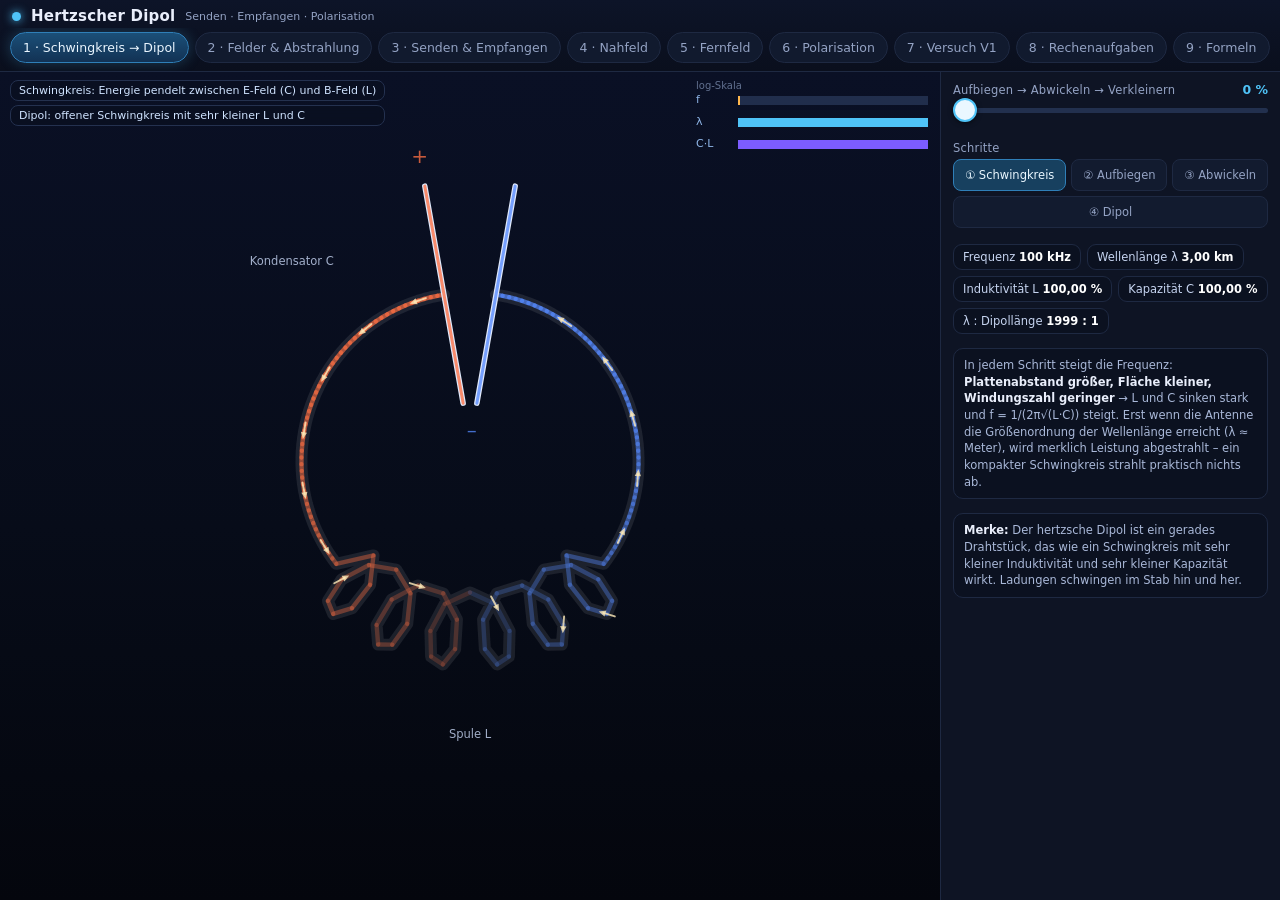
==== index.html @ a5702e20 "Hertzscher Dipol: interaktive Simulation (Senden, Empfangen, Nah-/Fernfeld, Polarisation, Aufgaben)" ====
<!DOCTYPE html>
<html lang="de">
<head>
<meta charset="utf-8">
<meta name="viewport" content="width=device-width,initial-scale=1,maximum-scale=1,user-scalable=no,viewport-fit=cover">
<meta name="apple-mobile-web-app-capable" content="yes">
<meta name="apple-mobile-web-app-title" content="Dipol">
<link rel="apple-touch-icon" href="[data-uri]">
<link rel="icon" href="[data-uri]">
<meta name="mobile-web-app-capable" content="yes">
<meta name="apple-mobile-web-app-status-bar-style" content="black-translucent">
<meta name="theme-color" content="#070a14">
<meta name="description" content="Interaktive Simulation zum hertzschen Dipol: Senden und Empfangen, Abstrahlcharakteristik, Polarisation.">
<title>Hertzscher Dipol – Senden &amp; Empfangen</title>
<style>
/* Hertzscher Dipol – interaktive Simulation */
*{box-sizing:border-box;-webkit-tap-highlight-color:transparent}
:root{
  --bg:#070a14; --panel:#0e1424; --panel2:#131b2f; --line:#1e2942;
  --fg:#e9eefb; --dim:#94a3c4; --accent:#4fc3f7; --accent2:#7c5cff;
  --warm:#ff7043; --cool:#5b8cff; --mag:#40e0d0; --lamp:#ffd54f; --ok:#43d17a; --bad:#ff5a6e;
}
html,body{margin:0;padding:0;height:100%;background:var(--bg);color:var(--fg);
  font-family:-apple-system,BlinkMacSystemFont,"SF Pro Text",system-ui,"Segoe UI",Roboto,sans-serif;
  overscroll-behavior:none;-webkit-text-size-adjust:100%}
body{position:fixed;inset:0;overflow:hidden}
button{font-family:inherit}
#app{display:flex;flex-direction:column;height:100%;
  padding:env(safe-area-inset-top) env(safe-area-inset-right) env(safe-area-inset-bottom) env(safe-area-inset-left)}

/* ---------- Kopfleiste ---------- */
header{flex:0 0 auto;border-bottom:1px solid var(--line);background:linear-gradient(180deg,#0d1428,#0a0f1d)}
.brandrow{display:flex;align-items:center;gap:10px;padding:7px 12px 3px}
.brandrow h1{font-size:15px;margin:0;font-weight:650;letter-spacing:.2px;white-space:nowrap}
.brandrow .sub{font-size:11px;color:var(--dim);white-space:nowrap;overflow:hidden;text-overflow:ellipsis}
.spark{width:9px;height:9px;border-radius:50%;background:var(--accent);box-shadow:0 0 10px var(--accent);flex:0 0 auto}
#tabs{display:flex;gap:6px;overflow-x:auto;padding:4px 10px 8px;scrollbar-width:none}
#tabs::-webkit-scrollbar{display:none}
.tab{flex:0 0 auto;border:1px solid var(--line);background:#111a2e;color:var(--dim);
  font-size:12.5px;padding:7px 12px;border-radius:999px;white-space:nowrap;transition:.15s}
.tab.on{background:linear-gradient(180deg,#1b4f78,#123254);color:#eaf6ff;border-color:#2f7fb8;
  box-shadow:0 0 14px rgba(79,195,247,.25)}

/* ---------- Hauptbereich ---------- */
main{flex:1 1 auto;position:relative;min-height:0}
.view{position:absolute;inset:0;display:none;flex-direction:column}
.view.on{display:flex}
.stage{flex:1 1 auto;position:relative;min-height:0;overflow:hidden}
.stage canvas{display:block;width:100%;height:100%;touch-action:none}
.badges{position:absolute;top:8px;left:10px;display:flex;flex-direction:column;gap:4px;pointer-events:none}
.badge{font-size:11px;color:#cfe3ff;background:rgba(10,16,32,.72);border:1px solid #24314f;
  border-radius:8px;padding:3px 8px;backdrop-filter:blur(4px)}
.hint{position:absolute;bottom:8px;left:10px;right:10px;font-size:10.5px;color:#7d8db0;pointer-events:none;text-align:center}
.iconbtn{position:absolute;top:8px;right:10px;background:rgba(10,16,32,.75);border:1px solid #24314f;color:#cfe3ff;
  font-size:11.5px;padding:6px 10px;border-radius:8px}

/* ---------- Bedienfeld ---------- */
.panel{flex:0 0 auto;background:var(--panel);border-top:1px solid var(--line);
  padding:8px 12px 10px;overflow-y:auto;-webkit-overflow-scrolling:touch;max-height:47vh}
.panel.full{max-height:none;flex:1 1 auto;border-top:none}
.grid{display:grid;grid-template-columns:repeat(auto-fit,minmax(215px,1fr));gap:6px 16px}
.ctrl{min-width:0;padding:2px 0}
.ctrl-top{display:flex;justify-content:space-between;align-items:baseline;gap:8px}
.ctrl label{font-size:11.5px;color:var(--dim);letter-spacing:.2px}
.ctrl output{font-size:12.5px;font-weight:650;color:var(--accent);font-variant-numeric:tabular-nums}
input[type=range]{-webkit-appearance:none;appearance:none;width:100%;height:26px;background:transparent;margin:0}
input[type=range]::-webkit-slider-runnable-track{height:5px;border-radius:3px;background:#22304e}
input[type=range]::-webkit-slider-thumb{-webkit-appearance:none;width:24px;height:24px;border-radius:50%;
  background:#eaf7ff;border:2px solid var(--accent);margin-top:-10px;box-shadow:0 1px 5px rgba(0,0,0,.55)}
input[type=range]::-moz-range-track{height:5px;border-radius:3px;background:#22304e}
input[type=range]::-moz-range-thumb{width:22px;height:22px;border:2px solid var(--accent);background:#eaf7ff;border-radius:50%}
.seg{display:flex;gap:5px;margin-top:3px;flex-wrap:wrap}
.seg button{flex:1 1 auto;min-width:58px;border:1px solid var(--line);background:#121b2f;color:var(--dim);
  font-size:11.5px;padding:8px 6px;border-radius:8px;transition:.15s}
.seg button.on{background:#17405f;color:#eaf7ff;border-color:#2f7fb8}
.seg.wide button{min-width:0}
h2.sec{font-size:11px;text-transform:uppercase;letter-spacing:1.1px;color:#61708f;margin:10px 0 2px;grid-column:1/-1}
.note{font-size:11.5px;line-height:1.45;color:#a9b8d8;background:#0b1120;border:1px solid var(--line);
  border-radius:10px;padding:8px 10px;margin-top:8px;grid-column:1/-1}
.note b{color:#e9eefb}
.formula{font-family:ui-monospace,SFMono-Regular,Menlo,monospace;color:#ffd9a8;font-size:12px}
.readouts{display:flex;flex-wrap:wrap;gap:6px;margin-top:8px;grid-column:1/-1}
.ro{background:#0b1120;border:1px solid var(--line);border-radius:9px;padding:5px 9px;font-size:11.5px;color:#c6d4f0}
.ro b{color:#fff;font-variant-numeric:tabular-nums}
.ro.warm b{color:var(--warm)} .ro.cool b{color:var(--mag)}
.plots{display:flex;gap:10px;grid-column:1/-1;margin-top:8px;flex-wrap:wrap}
.plots canvas{background:#0a1020;border:1px solid var(--line);border-radius:10px;width:150px;height:118px}

/* ---------- Karten (Aufgaben / Formeln) ---------- */
.cards{display:flex;flex-direction:column;gap:10px;padding:10px 12px 24px;overflow-y:auto;-webkit-overflow-scrolling:touch}
.ex{display:grid;grid-template-columns:minmax(0,220px) auto;gap:8px;align-items:center;margin-top:9px;justify-content:start}
.ex input{width:100%;background:#0b1120;border:1px solid var(--line);color:#eaf2ff;border-radius:9px;
  padding:10px 11px;font-size:15px;font-family:inherit;font-variant-numeric:tabular-nums}
.ex input:focus{outline:none;border-color:#2f7fb8}
.ex .unit{color:var(--dim);font-size:12.5px;white-space:nowrap}
.exrow{display:flex;gap:6px;margin-top:8px;flex-wrap:wrap}
.exrow button{flex:1 1 auto;border:1px solid #2f7fb8;background:#123254;color:#dff0ff;font-size:12.5px;padding:9px 11px;border-radius:9px}
.exrow button.ghost{border-color:var(--line);background:#111a2e;color:#c2cfe8}
.sol{margin-top:8px;font-size:12.5px;line-height:1.55;color:#cfe6ff;background:#0b1120;border:1px solid var(--line);
  border-radius:10px;padding:9px 11px;display:none}
.sol.on{display:block}
.card{background:var(--panel2);border:1px solid var(--line);border-radius:14px;padding:11px 13px}
.card h3{margin:0 0 6px;font-size:13.5px;display:flex;align-items:center;gap:8px}
.card h3 .n{display:inline-flex;width:20px;height:20px;border-radius:6px;background:#1c2b48;color:#8fd0ff;
  font-size:11.5px;align-items:center;justify-content:center;flex:0 0 auto}
.card p{margin:4px 0;font-size:12.5px;line-height:1.5;color:#c2cfe8}
.card .ans{display:flex;flex-direction:column;gap:6px;margin-top:8px}
.card .ans button{text-align:left;border:1px solid var(--line);background:#111a2e;color:#c2cfe8;font-size:12.5px;
  padding:9px 11px;border-radius:9px;line-height:1.4}
.card .ans button.ok{background:#12351f;border-color:#2f7f4a;color:#c6f0d5}
.card .ans button.bad{background:#3a1520;border-color:#8a3244;color:#ffd3da}
.fb{margin-top:8px;font-size:12.5px;line-height:1.5;color:#bfe9cf}
.fb.err{color:#ffc9d2}
.jump{margin-top:9px;border:1px solid #2f7fb8;background:#123254;color:#dff0ff;font-size:12px;padding:8px 11px;border-radius:9px}
.kv{display:grid;grid-template-columns:auto 1fr;gap:4px 12px;font-size:12.5px;margin-top:6px}
.kv div:nth-child(odd){color:var(--dim)}
.kv .formula{font-size:12.5px}
table.cmp{width:100%;border-collapse:collapse;font-size:12px;margin-top:6px}
table.cmp th,table.cmp td{border:1px solid var(--line);padding:6px 8px;text-align:left;vertical-align:top}
table.cmp th{background:#16213a;color:#bcd0f0;font-weight:600}

/* ---------- Querformat ---------- */
@media (orientation:landscape) and (max-height:900px){
  .view.on{flex-direction:row}
  .panel{max-height:none;width:340px;flex:0 0 340px;border-top:none;border-left:1px solid var(--line);
    padding-bottom:12px}
  .panel.full{width:auto;flex:1 1 auto}
  .grid{grid-template-columns:1fr}
  .badges{top:8px}
}
@media (max-width:420px){
  .brandrow h1{font-size:13.5px}
  .grid{grid-template-columns:1fr}
}

</style>
</head>
<body>
<div id="app">
  <header>
    <div class="brandrow">
      <span class="spark"></span>
      <h1>Hertzscher Dipol</h1>
      <span class="sub">Senden · Empfangen · Polarisation</span>
    </div>
    <nav id="tabs"></nav>
  </header>
  <main id="main"></main>
</div>
<script>
/* =========================================================================
   Hertzscher Dipol – interaktive Simulation
   Teil 1: Kern (Mathematik, 3D-Projektion, Bedienelemente, Tab-System)
   ========================================================================= */
'use strict';

const TAU = Math.PI * 2;
const C0 = 299792458;            // Lichtgeschwindigkeit in m/s
const D2R = Math.PI / 180;
const HALF_FOV = 23 * D2R;                       // halber vertikaler Öffnungswinkel
const clamp = (x, a, b) => (x < a ? a : x > b ? b : x);
const lerp = (a, b, t) => a + (b - a) * t;
const smooth = t => t * t * (3 - 2 * t);

function num(x, d = 2) { return x.toFixed(d).replace('.', ','); }
function hzStr(f) {
  if (f >= 1e9) return num(f / 1e9, 2) + ' GHz';
  if (f >= 1e6) return num(f / 1e6, f / 1e6 < 10 ? 2 : 1) + ' MHz';
  if (f >= 1e3) return num(f / 1e3, 0) + ' kHz';
  return num(f, 0) + ' Hz';
}
function pct(x) { return num(clamp(x * 100, 0, 999), x * 100 < 10 ? 1 : 0) + ' %'; }

const el = (tag, cls, txt) => { const e = document.createElement(tag); if (cls) e.className = cls; if (txt != null) e.textContent = txt; return e; };
const $ = s => document.querySelector(s);

/* ================= 3D-Vektor-Mathematik ================= */
const v3 = {
  sub: (a, b) => [a[0] - b[0], a[1] - b[1], a[2] - b[2]],
  add: (a, b) => [a[0] + b[0], a[1] + b[1], a[2] + b[2]],
  mul: (a, s) => [a[0] * s, a[1] * s, a[2] * s],
  dot: (a, b) => a[0] * b[0] + a[1] * b[1] + a[2] * b[2],
  cross: (a, b) => [a[1] * b[2] - a[2] * b[1], a[2] * b[0] - a[0] * b[2], a[0] * b[1] - a[1] * b[0]],
  len: a => Math.hypot(a[0], a[1], a[2]),
  norm: a => { const l = Math.hypot(a[0], a[1], a[2]) || 1; return [a[0] / l, a[1] / l, a[2] / l]; }
};

/* ================= Physik: Feld eines Hertz-Dipols =================
   Dipol entlang der y-Achse. Standardformeln des kurzen Dipols mit
   Nahfeld- (1/r^3), Induktions- (1/r^2) und Fernfeldanteil (1/r).
   k = 2*pi/lambda, t = Phasenwinkel (omega*t) in rad.                 */
function dipoleField(x, y, z, t, k) {
  let r = Math.hypot(x, y, z); if (r < 1e-3) r = 1e-3;
  const rho = Math.hypot(x, z);
  const cost = y / r;
  const sint = Math.min(1, rho / r);
  const u = t - k * r;
  const cu = Math.cos(u), su = Math.sin(u);
  const i1 = 1 / r, i2 = i1 * i1, i3 = i2 * i1;
  const Er = 2 * cost * (cu * i3 - k * su * i2);
  const Et = sint * (cu * (i3 - k * k * i1) - k * su * i2);
  const Bp = sint * (k * k * cu * i1 + k * su * i2);
  const rh = [x / r, y / r, z / r];
  const cosf = rho > 1e-9 ? x / rho : 1, sinf = rho > 1e-9 ? z / rho : 0;
  const th = [cost * cosf, -sint, cost * sinf];       // theta-Dach
  const phv = [-sinf, 0, cosf];                       // phi-Dach
  const E = [Er * rh[0] + Et * th[0], Er * rh[1] + Et * th[1], Er * rh[2] + Et * th[2]];
  const B = [Bp * phv[0], Bp * phv[1], Bp * phv[2]];
  return { E, B, Er, Et, Bp, r, cost, sint, th, ph: phv, rh };
}
/* Amplituden der Feldkomponenten (Quadratur der Terme) */
function ampTheta(r, sint, k) {
  const i1 = 1 / r, i2 = i1 * i1, i3 = i2 * i1;
  return Math.abs(sint) * Math.hypot(i3 - k * k * i1, k * i2);
}
function ampBphi(r, sint, k) {
  const i1 = 1 / r, i2 = i1 * i1;
  return Math.abs(sint) * Math.hypot(k * k * i1, k * i2);
}
function ampEr(r, cost, k) {
  const i1 = 1 / r, i2 = i1 * i1, i3 = i2 * i1;
  return Math.abs(2 * cost) * Math.hypot(i3, k * i2);
}
/* Phasendifferenz zwischen E_θ und B_φ in Grad (90° im Nahfeld, 0° im Fernfeld) */
function fieldPhaseDiff(r, k) {
  const i1 = 1 / r, i2 = i1 * i1, i3 = i2 * i1;
  const AE = i3 - k * k * i1, BE = -k * i2;
  const AB = k * k * i1, BB = k * i2;
  const pE = Math.atan2(-BE, AE), pB = Math.atan2(-BB, AB);
  let d = (pE - pB) * 180 / Math.PI;
  d = ((d % 180) + 180) % 180;          // Phasendifferenz modulo 180°
  if (d > 90) d = 180 - d;              // 90° = Quadratur (Nahfeld), 0° = in Phase (Fernfeld)
  return d;
}
/* Dominierender Term: 0 = 1/r³ (Nahfeld), 1 = 1/r², 2 = 1/r (Fernfeld) */
function termDominance(r, k) {
  const i1 = 1 / r, i2 = i1 * i1, i3 = i2 * i1;
  const t = [i3, k * i2, k * k * i1];
  let m = 0; for (let i = 1; i < 3; i++) if (t[i] > t[m]) m = i;
  return m;
}
/* Wie stark ist der Energiefluss "gleichgerichtet"?   0 % = pendelt (Nahfeld),
   ~80 % = strahlt nach außen (Fernfeld) */
function fluxRatio(r, sint, k) {
  const i1 = 1 / r, i2 = i1 * i1, i3 = i2 * i1;
  let sum = 0, sq = 0;
  const N = 36;
  for (let i = 0; i < N; i++) {
    const u = i / N * TAU;
    const Et = sint * ((i3 - k * k * i1) * Math.cos(u) - k * i2 * Math.sin(u));
    const Bp = sint * (k * k * i1 * Math.cos(u) + k * i2 * Math.sin(u));
    const s = Et * Bp;
    sum += s; sq += s * s;
  }
  const mean = sum / N, rms = Math.sqrt(sq / N);
  return rms > 1e-30 ? Math.abs(mean) / rms : 0;
}

/* ================= Anzeige-Grundformen (2D) ================= */
function sLine(c, a, b, color, w, dash) {
  c.save(); c.strokeStyle = color; c.lineWidth = w;
  c.lineCap = 'round';
  if (dash) c.setLineDash(dash);
  c.beginPath(); c.moveTo(a.x, a.y); c.lineTo(b.x, b.y); c.stroke(); c.restore();
}
function sArrow(c, a, b, color, w, head) {
  const dx = b.x - a.x, dy = b.y - a.y, L = Math.hypot(dx, dy);
  if (L < 1.2) { c.save(); c.fillStyle = color; c.beginPath(); c.arc(a.x, a.y, w * .9, 0, TAU); c.fill(); c.restore(); return; }
  const ux = dx / L, uy = dy / L;
  const hs = Math.min(head, L * 0.75);
  c.save(); c.strokeStyle = color; c.fillStyle = color; c.lineWidth = w; c.lineCap = 'round';
  c.beginPath(); c.moveTo(a.x, a.y); c.lineTo(b.x - ux * hs * .7, b.y - uy * hs * .7); c.stroke();
  c.beginPath();
  c.moveTo(b.x, b.y);
  c.lineTo(b.x - ux * hs - uy * hs * .45, b.y - uy * hs + ux * hs * .45);
  c.lineTo(b.x - ux * hs + uy * hs * .45, b.y - uy * hs - ux * hs * .45);
  c.closePath(); c.fill(); c.restore();
}
function sText(c, x, y, txt, color, size, align, baseline) {
  c.save(); c.fillStyle = color; c.font = (size || 11) + 'px -apple-system,system-ui,sans-serif';
  c.textAlign = align || 'center'; c.textBaseline = baseline || 'middle';
  c.fillText(txt, x, y); c.restore();
}
function sGlow(c, x, y, r, color, alpha) {
  const g = c.createRadialGradient(x, y, 0, x, y, r);
  g.addColorStop(0, 'rgba(255,255,255,' + alpha + ')');
  g.addColorStop(0.25, color.replace('A', (alpha * 0.85).toFixed(3)));
  g.addColorStop(1, color.replace('A', '0'));
  c.save(); c.globalCompositeOperation = 'lighter';
  c.beginPath(); c.arc(x, y, r, 0, TAU); c.fillStyle = g; c.fill(); c.restore();
}

/* ================= Tab-System ================= */
const mainEl = document.getElementById('main');
const tabsEl = document.getElementById('tabs');
const views = [];
let cur = null, now = 0;

function addView(id, title, build) {
  const sec = el('section', 'view');
  sec.id = 'view-' + id;
  const stage = el('div', 'stage');
  const canvas = el('canvas');
  stage.append(canvas);
  stage.append(el('div', 'badges'));
  const panel = el('div', 'panel');
  sec.append(stage, panel);
  mainEl.append(sec);

  const view = {
    id, title, sec, stage, canvas, panel,
    ctx: canvas.getContext('2d'),
    W: 1, H: 1,
    cam: { yaw: -0.72, pitch: 0.30, dist: 8, target: [0, 0, 0] },
    homeCam: { yaw: -0.72, pitch: 0.30, dist: 8 },
    sprites: [], badges: [], phase: 0, t: 0,
    begin() {
      const cam = this.cam, cp = Math.cos(cam.pitch);
      const e = [cam.target[0] + cam.dist * cp * Math.sin(cam.yaw),
                 cam.target[1] + cam.dist * Math.sin(cam.pitch),
                 cam.target[2] + cam.dist * cp * Math.cos(cam.yaw)];
      const f = v3.norm(v3.sub(cam.target, e));
      let r = v3.cross(f, [0, 1, 0]); if (v3.len(r) < 1e-6) r = [1, 0, 0]; r = v3.norm(r);
      const u = v3.cross(r, f);
      this._F = { e, f, r, u, fpx: (this.H * 0.5) / Math.tan(HALF_FOV) };
      this.sprites.length = 0;
    },
    proj(p) {
      const F = this._F, d = v3.sub(p, F.e), z = v3.dot(d, F.f);
      return { x: this.W * 0.5 + F.fpx * v3.dot(d, F.r) / z,
               y: this.H * 0.5 - F.fpx * v3.dot(d, F.u) / z, z };
    },
    push(z, fn) { this.sprites.push({ z, fn }); },
    flush() { this.sprites.sort((a, b) => b.z - a.z); for (const s of this.sprites) s.fn(); this.sprites.length = 0; },
    resetCam() { Object.assign(this.cam, this.homeCam); },
    /* Nötiger Kameraabstand, damit ein Radius "rad" in beiden Richtungen passt */
    needDist(rad) {
      const tanV = Math.tan(HALF_FOV) * 0.92;
      const tanH = tanV * (this.W / Math.max(1, this.H));
      return clamp(rad / Math.max(0.02, Math.min(tanV, tanH)), 1.2, 60);
    },
    fit(rad) { this.cam.dist = this.needDist(rad); },
    setBadges(list) {
      this.badges = list;
      const box = this.stage.querySelector('.badges');
      if (!box) return;
      const key = list.join('|');
      if (box._key === key) return;
      box._key = key;
      box.innerHTML = '';
      list.forEach(t => box.append(el('div', 'badge', t)));
    },
    addBadgeBox() {
      if (!this.stage.querySelector('.badges')) {
        const b = el('div', 'badges'); this.stage.append(b);
      }
    },
    resize() {
      const r = this.canvas.getBoundingClientRect();
      const W = r.width, H = r.height;
      if (W < 4 || H < 4) return;
      const dpr = Math.min(2, window.devicePixelRatio || 1);
      const w = Math.round(W * dpr), h = Math.round(H * dpr);
      if (this.canvas.width !== w || this.canvas.height !== h) { this.canvas.width = w; this.canvas.height = h; }
      this.W = W; this.H = H;
      this.ctx.setTransform(dpr, 0, 0, dpr, 0, 0);
      if (this.onResize) this.onResize();
    }
  };

  /* Bedienung: Ziehen = drehen, zwei Finger = zoomen */
  const pts = new Map(); let pinch = 0, moved = 0;
  const cv = canvas;
  cv.addEventListener('pointerdown', e => {
    try { cv.setPointerCapture(e.pointerId); } catch (_) { }
    pts.set(e.pointerId, { x: e.clientX, y: e.clientY }); moved = 0;
  });
  cv.addEventListener('pointermove', e => {
    const p = pts.get(e.pointerId); if (!p) return;
    const dx = e.clientX - p.x, dy = e.clientY - p.y;
    p.x = e.clientX; p.y = e.clientY;
    moved += Math.abs(dx) + Math.abs(dy);
    if (pts.size === 1) {
      if (!(view.onDrag && view.onDrag(dx, dy))) {
        view.cam.yaw -= dx * 0.0065;
        view.cam.pitch = clamp(view.cam.pitch + dy * 0.006, -1.32, 1.42);
        if (view.onOrbit) view.onOrbit();
      }
    } else if (pts.size >= 2) {
      const a = [...pts.values()];
      const d = Math.hypot(a[0].x - a[1].x, a[0].y - a[1].y);
      if (pinch > 0) {
        view.cam.dist = clamp(view.cam.dist * (pinch / d), 1.2, 60);
        if (view.onZoom) view.onZoom();
      }
      pinch = d;
    }
  });
  const up = e => { pts.delete(e.pointerId); if (pts.size < 2) pinch = 0; };
  cv.addEventListener('pointerup', up);
  cv.addEventListener('pointercancel', up);
  cv.addEventListener('wheel', e => {
    e.preventDefault();
    view.cam.dist = clamp(view.cam.dist * Math.exp(e.deltaY * 0.0012), 1.2, 60);
    if (view.onZoom) view.onZoom();
  }, { passive: false });
  cv.addEventListener('touchstart', e => { if (e.touches.length > 1) e.preventDefault(); }, { passive: false });

  views.push(view);
  const btn = el('button', 'tab', title);
  btn.onclick = () => showView(view);
  tabsEl.append(btn);
  view.btn = btn;

  build(view);
  return view;
}

function showView(v) {
  views.forEach(x => {
    const on = x === v;
    x.sec.classList.toggle('on', on);
    x.btn.classList.toggle('on', on);
  });
  cur = v;
  if (history.replaceState) history.replaceState(null, '', '#' + v.id);
  requestAnimationFrame(() => { v.resize(); if (v.onShow) v.onShow(); });
  window.scrollTo(0, 0);
}

/* ================= Bedienelemente ================= */
function grid(parent, title) {
  const g = el('div', 'grid');
  parent.append(g);
  if (title) g.append(el('h2', 'sec', title));
  return g;
}
function slider(parent, o) {
  const w = el('div', 'ctrl');
  const top = el('div', 'ctrl-top');
  const lab = el('label', null, o.label), out = el('output');
  top.append(lab, out); w.append(top);
  const inp = el('input'); inp.type = 'range';
  inp.min = o.min; inp.max = o.max; inp.step = o.step; inp.value = o.value;
  w.append(inp); parent.append(w);
  const fmt = o.fmt || (v => num(v, 2));
  const sync = () => { out.textContent = fmt(+inp.value); };
  inp.addEventListener('input', () => { sync(); o.on && o.on(+inp.value); });
  sync();
  return { el: w, input: inp, get: () => +inp.value, set(v, fire) { inp.value = v; sync(); if (fire) o.on && o.on(+inp.value); } };
}
function seg(parent, o) {
  const w = el('div', 'ctrl');
  if (o.label) w.append(el('label', null, o.label));
  const row = el('div', 'seg' + (o.wide === false ? '' : ' wide'));
  w.append(row); parent.append(w);
  const items = o.options.map(op => {
    const b = el('button', null, op.label);
    b.onclick = () => { sel(op.v); o.on && o.on(op.v); };
    row.append(b); return { b, v: op.v, c: op.color };
  });
  function sel(v) { items.forEach(it => { it.b.classList.toggle('on', it.v === v); if (it.c) it.b.style.color = it.v === v ? it.c : ''; }); }
  sel(o.value);
  return { el: w, set: sel, get: () => items.find(i => i.b.classList.contains('on')).v };
}
function note(parent, html) {
  const n = el('div', 'note'); n.innerHTML = html; parent.append(n); return n;
}
function readouts(parent) {
  const r = el('div', 'readouts'); parent.append(r);
  const map = {};
  return {
    el: r,
    add(key, label, cls) { const d = el('div', 'ro' + (cls ? ' ' + cls : '')); d.innerHTML = label + ' <b>–</b>';
      r.append(d); map[key] = d.querySelector('b'); return map[key]; },
    set(key, v) { const b = map[key]; if (b && b._last !== v) { b.textContent = v; b._last = v; } }
  };
}
function pole(parent, o) {
  const w = el('div', 'ctrl');
  const lab = el('div', 'ctrl-top'); lab.append(el('label', null, o.label), el('output', null, ''));
  w.append(lab);
  const inp = el('input'); inp.type = 'range';
  inp.min = o.min; inp.max = o.max; inp.step = o.step; inp.value = o.value;
  w.append(inp); parent.append(w);
  const sync = () => { lab.querySelector('output').textContent = (o.fmt || (v => num(v, 0) + '°'))(+inp.value); };
  inp.addEventListener('input', () => { sync(); o.on && o.on(+inp.value); });
  sync();
  return { el: w, get: () => +inp.value, set(v, fire) { inp.value = v; sync(); if (fire) o.on && o.on(+inp.value); } };
}

/* ================= Diagramme ================= */
function polarPlot(cv, o) {
  const dpr = Math.min(2, window.devicePixelRatio || 1);
  const W = cv.clientWidth || 150, H = cv.clientHeight || 118;
  if (cv.width !== W * dpr) { cv.width = W * dpr; cv.height = H * dpr; }
  else if (cv.height !== H * dpr) { cv.height = H * dpr; }
  const c = cv.getContext('2d');
  c.setTransform(dpr, 0, 0, dpr, 0, 0);
  c.clearRect(0, 0, W, H);
  const cx = W / 2, cy = H / 2, R = Math.min(W, H) * 0.40;
  c.strokeStyle = '#1e2942'; c.lineWidth = 1;
  for (let i = 1; i <= 3; i++) { c.beginPath(); c.arc(cx, cy, R * i / 3, 0, TAU); c.stroke(); }
  for (let i = 0; i < 8; i++) {
    const a = i * TAU / 8;
    c.beginPath(); c.moveTo(cx + Math.cos(a) * R * 0.08, cy + Math.sin(a) * R * 0.08);
    c.lineTo(cx + Math.cos(a) * R, cy + Math.sin(a) * R); c.stroke();
  }
  /* Kurve: fn(alpha) -> 0..1, alpha gemessen ab oben, im Uhrzeigersinn */
  c.beginPath();
  for (let i = 0; i <= 180; i++) {
    const a = i / 180 * TAU;
    const rr = clamp(o.fn(a), 0, 1.15) * R;
    const x = cx + Math.sin(a) * rr, y = cy - Math.cos(a) * rr;
    i ? c.lineTo(x, y) : c.moveTo(x, y);
  }
  c.strokeStyle = o.color || '#4fc3f7'; c.lineWidth = 2; c.stroke();
  if (o.markerAngle != null) {
    const ang = o.markerAngle;
    const rr = clamp(o.fn(ang), 0, 1.15) * R;
    const x = cx + Math.sin(ang) * rr, y = cy - Math.cos(ang) * rr;
    c.strokeStyle = 'rgba(255,213,79,.45)'; c.lineWidth = 1;
    c.beginPath(); c.moveTo(cx, cy); c.lineTo(x, y); c.stroke();
    c.fillStyle = '#ffd54f'; c.beginPath(); c.arc(x, y, 4.5, 0, TAU); c.fill();
  }
  sText(c, cx, 9, o.top || '', '#7d8db0', 10);
  sText(c, W - 6, cy + R + 8, o.lab || '', '#61708f', 9.5, 'right');
}
function curvePlot(cv, o) {
  const dpr = Math.min(2, window.devicePixelRatio || 1);
  const W = cv.clientWidth || 150, H = cv.clientHeight || 118;
  if (cv.width !== W * dpr || cv.height !== H * dpr) { cv.width = W * dpr; cv.height = H * dpr; }
  const c = cv.getContext('2d');
  c.setTransform(dpr, 0, 0, dpr, 0, 0);
  c.clearRect(0, 0, W, H);
  const L = 26, B = 20, T = 14, R = 8;
  const pw = W - L - R, ph = H - B - T;
  c.strokeStyle = '#1e2942'; c.lineWidth = 1;
  c.beginPath(); c.moveTo(L, T); c.lineTo(L, T + ph); c.lineTo(L + pw, T + ph); c.stroke();
  c.beginPath();
  for (let i = 0; i <= 120; i++) {
    const u = i / 120;
    const x = L + u * pw, y = T + ph - clamp(o.fn(u), 0, 1) * ph;
    i ? c.lineTo(x, y) : c.moveTo(x, y);
  }
  c.strokeStyle = o.color || '#ffb74d'; c.lineWidth = 2; c.stroke();
  if (o.marker != null) {
    const u = clamp(o.marker, 0, 1);
    const x = L + u * pw, y = T + ph - clamp(o.fn(u), 0, 1) * ph;
    c.strokeStyle = '#2b3a5c'; c.beginPath(); c.moveTo(x, T); c.lineTo(x, T + ph); c.stroke();
    c.fillStyle = '#ffd54f'; c.beginPath(); c.arc(x, y, 4, 0, TAU); c.fill();
  }
  sText(c, L, 8, o.top || '', '#7d8db0', 10, 'left');
  sText(c, W - 6, H - 6, o.xlab || '', '#61708f', 9.5, 'right');
  sText(c, L - 4, T + 4, o.ylab || '', '#61708f', 9.5, 'right');
}

/* ================= Hauptschleife ================= */
let lastT = 0;
function frame(ts) {
  const dt = lastT ? Math.min(0.05, (ts - lastT) / 1000) : 0;
  lastT = ts; now += dt;
  const v = cur;
  if (v) {
    if (!v.sec.classList.contains('on')) { /* nichts */ }
    else if (v.draw) {
      v.t += dt;
      try { v.draw(dt); }
      catch (e) { if (!v._err) { v._err = 1; console.error('Zeichenfehler in Ansicht ' + v.id + ':', e); } }
    }
  }
  requestAnimationFrame(frame);
}
function setVH() {
  document.documentElement.style.setProperty('--vh', window.innerHeight + 'px');
}
window.addEventListener('resize', () => { setVH(); views.forEach(v => v.resize()); });
window.addEventListener('orientationchange', () => setTimeout(() => { setVH(); views.forEach(v => v.resize()); }, 250));

/* =========================================================================
   Teil 2: Szenen – Feldvisualisierung, Sender, Empfänger
   ========================================================================= */

const HALF = 0.75;                 // halbe Dipollänge [m]  (λ/2 bei 100 MHz)
const F0 = 100e6;                  // Bezugsfrequenz
const LAM0 = C0 / F0;              // 3,0 m

const WARM = [255, 112, 67], COOL = [86, 138, 255], CYAN = [72, 214, 232], LAMPC = [255, 214, 90];
function mixc(a, b, t) { return [a[0] + (b[0] - a[0]) * t, a[1] + (b[1] - a[1]) * t, a[2] + (b[2] - a[2]) * t]; }
function rgba(c, a) { return 'rgba(' + (c[0] | 0) + ',' + (c[1] | 0) + ',' + (c[2] | 0) + ',' + a.toFixed(3) + ')'; }

/* ---------- 3D-Zeichenprimitive mit Tiefensortierung ---------- */
function P3(V, a, b, color, w, dash) {
  const A = V.proj(a), B = V.proj(b); if (A.z < 0.06 || B.z < 0.06) return;
  V.push((A.z + B.z) * .5, () => sLine(V.ctx, A, B, color, w, dash));
}
function A3(V, a, b, color, w, head) {
  const A = V.proj(a), B = V.proj(b); if (A.z < 0.06 || B.z < 0.06) return;
  const d = Math.hypot(A.x - B.x, A.y - B.y); if (d < 1.1) return;
  V.push((A.z + B.z) * .5, () => sArrow(V.ctx, A, B, color, w, head || 8));
}
function T3(V, p, txt, color, size, dy, align) {
  const A = V.proj(p); if (A.z < 0.06) return;
  V.push(A.z, () => sText(V.ctx, A.x, A.y + (dy || 0), txt, color || '#cfe3ff', size || 11.5, align));
}
function SEG3(V, pts, color, w, dash) { for (let i = 0; i + 1 < pts.length; i++)P3(V, pts[i], pts[i + 1], color, w, dash); }
function bg(V) {
  const c = V.ctx, H = V.H;
  const g = c.createLinearGradient(0, 0, 0, H);
  g.addColorStop(0, '#0a1025'); g.addColorStop(.55, '#070c19'); g.addColorStop(1, '#04060d');
  c.fillStyle = g; c.fillRect(0, 0, V.W, H);
}

/* ---------- Hintergrundraster in der Äquatorebene ---------- */
function equatorGrid(V, ext) {
  const step = ext > 4 ? 1 : 0.5;
  for (let r = step; r <= ext * 1.02; r += step) {
    const pts = [];
    for (let i = 0; i <= 64; i++) { const a = i / 64 * TAU; pts.push([r * Math.cos(a), 0, r * Math.sin(a)]); }
    for (let i = 0; i + 1 < pts.length; i++) P3(V, pts[i], pts[i + 1], 'rgba(60,80,120,.42)', 1);
  }
  for (let i = 0; i < 24; i++) {
    const a = i / 24 * TAU;
    P3(V, [0, 0, 0], [ext * Math.cos(a), 0, ext * Math.sin(a)], 'rgba(60,80,120,.22)', 1);
  }
}

/* ---------- Nahfeldgrenze (Kugel r = λ) ---------- */
function nearSphere(V, lam) {
  const C = 'rgba(79,195,247,.55)';
  for (let k = 0; k < 3; k++) {
    const pts = [];
    for (let i = 0; i <= 72; i++) {
      const a = i / 72 * TAU, s = Math.sin(a) * lam, c = Math.cos(a) * lam;
      pts.push(k === 0 ? [s, c, 0] : k === 1 ? [s, 0, c] : [0, s, c]);
    }
    for (let i = 0; i + 1 < pts.length; i++) P3(V, pts[i], pts[i + 1], C, 1.2, [5, 5]);
  }
  T3(V, [0, lam, 0], 'r = λ  (Nahfeldgrenze)', 'rgba(120,200,255,.85)', 11.5, -6);
}

/* ---------- Abstrahlkeule (Toroid) ---------- */
function donut(V, R) {
  const col = 'rgba(255,150,80,.34)';
  for (let th = 15; th < 180; th += 15) {
    const a = th * D2R, pts = [];
    for (let i = 0; i <= 48; i++) {
      const p = i / 48 * TAU;
      pts.push([R * Math.sin(a) * Math.sin(a) * Math.cos(p), R * Math.sin(a) * Math.cos(a), R * Math.sin(a) * Math.sin(a) * Math.sin(p)]);
    }
    for (let i = 0; i + 1 < pts.length; i++) P3(V, pts[i], pts[i + 1], col, 1.2);
  }
  for (let p = 0; p < 12; p++) {
    const pp = p / 12 * TAU, pts = [];
    for (let i = 0; i <= 40; i++) {
      const a = i / 40 * Math.PI;
      pts.push([R * Math.sin(a) * Math.sin(a) * Math.cos(pp), R * Math.sin(a) * Math.cos(a), R * Math.sin(a) * Math.sin(a) * Math.sin(pp)]);
    }
    for (let i = 0; i + 1 < pts.length; i++) P3(V, pts[i], pts[i + 1], col, 1.2);
  }
}

/* ---------- Amplitudenskalierung (logarithmisch, damit Nah- und Fernfeld
     gleichzeitig sichtbar bleiben; Angabe im Bild vermerkt) ---------- */
const LOGK = 9;
function ampScale(a, aRef) { return clamp(Math.log10(1 + LOGK * a / aRef), 0, 1); }

/* ---------- E-Feld: Vertikalschnitt (x-y-Ebene) ---------- */
function quiverVertical(V, st, lam, k, t, ext) {
  const ctx = V.ctx;
  const aref = 2 * (k * k) / lam;
  const NR = 12, NA = 32, rmax = ext * 0.97, rmin = clamp(0.22 * ext, 0.10, 0.42);
  for (let i = 0; i < NR; i++) {
    const r = rmin * Math.pow(rmax / rmin, i / (NR - 1));
    const na = i < 2 ? 8 : (i < 4 ? 16 : (i < 6 ? 24 : 32));
    const Lmax = Math.min(0.13 * r + 0.02 * ext, ext * 0.085);
    for (let j = 0; j < na; j++) {
      const th = j * TAU / na + (NA / na - 1) * Math.PI / NA;
      const x = r * Math.sin(th), y = r * Math.cos(th);
      const f = dipoleField(x, y, 0, t, k);
      const a = Math.hypot(f.E[0], f.E[1]);
      if (a < 1e-9) continue;
      const len = Lmax * ampScale(a, aref);
      const ux = f.E[0] / a, uy = f.E[1] / a;
      const A = V.proj([x - ux * len * .5, y - uy * len * .5, 0]);
      const B = V.proj([x + ux * len * .5, y + uy * len * .5, 0]);
      if (A.z < 0.06 || B.z < 0.06) continue;
      const scr = Math.hypot(A.x - B.x, A.y - B.y);
      if (scr < 2.0) continue;
      const vert = Math.min(1, Math.abs(f.E[1]) / a + 0.15);
      const col = rgba(mixc(COOL, WARM, f.E[1] > 0 ? 1 : 0), 0.22 + 0.62 * Math.max(vert, ampScale(a, aref) * .8));
      V.push((A.z + B.z) * .5, () => sArrow(ctx, A, B, col, Math.max(1.05, scr * .07), Math.min(6.5, 1.5 + scr * .45)));
    }
  }
}
/* ---------- B-Feld: Vertikalschnitt (Symbole aus/in der Ebene) ---------- */
function quiverBVertical(V, st, lam, k, t, ext) {
  const ctx = V.ctx, fwd = V._F.f;
  const aref = 2 * (k * k) / lam;
  const NR = 6, NA = 14, rmax = ext * 0.95, rmin = clamp(0.26 * ext, 0.18, 0.7);
  for (let i = 0; i < NR; i++) {
    const r = rmin * Math.pow(rmax / rmin, i / (NR - 1));
    for (let j = 0; j < NA; j++) {
      const th = j * TAU / NA;
      const x = r * Math.sin(th), y = r * Math.cos(th);
      const f = dipoleField(x, y, 0, t, k);
      const b = Math.abs(f.Bp); if (b < 1e-12) continue;
      const s = ampScale(b, aref); if (s < 0.04) continue;
      const A = V.proj([x, y, 0]); if (A.z < 0.06) continue;
      const rad = 2 + 7 * s;
      const away = v3.dot(f.B, fwd) < 0;        // zeigt das Feld zum Betrachter?
      const col = rgba(CYAN, 0.3 + 0.6 * s);
      V.push(A.z, () => {
        ctx.save(); ctx.strokeStyle = col; ctx.fillStyle = col; ctx.lineWidth = 1.4;
        ctx.beginPath(); ctx.arc(A.x, A.y, rad, 0, TAU); ctx.stroke();
        if (away) {
          ctx.beginPath(); ctx.arc(A.x, A.y, Math.max(1.1, rad * .28), 0, TAU); ctx.fill();
        } else {
          const q = rad * .72;
          ctx.beginPath(); ctx.moveTo(A.x - q, A.y - q); ctx.lineTo(A.x + q, A.y + q);
          ctx.moveTo(A.x + q, A.y - q); ctx.lineTo(A.x - q, A.y + q); ctx.stroke();
        }
        ctx.restore();
      });
    }
  }
}
/* ---------- Felder im Horizontalschnitt (y = 0) ---------- */
function quiverHorizontal(V, st, lam, k, t, ext) {
  const ctx = V.ctx;
  const aref = 2 * (k * k) / lam;
  const NR = 5, NA = 24, rmin = 0.5, rmax = ext * 0.95;
  for (let i = 0; i < NR; i++) {
    const r = rmin * Math.pow(rmax / rmin, i / (NR - 1));
    const Lmax = Math.min(0.16 * r + 0.02 * ext, ext * 0.1);
    for (let j = 0; j < NA; j++) {
      const ph = j * TAU / NA + (i % 2) * (TAU / NA / 2);
      const x = r * Math.cos(ph), z = r * Math.sin(ph);
      const f = dipoleField(x, 0, z, t, k);
      /* E (senkrecht) */
      if (st.showE) {
        const a = Math.hypot(f.E[0], f.E[1], f.E[2]); if (a > 1e-9) {
          const len = Lmax * ampScale(a, aref);
          const uy = f.E[1] / a;
          const A = V.proj([x, -uy * len * .5, z]), B = V.proj([x, uy * len * .5, z]);
          if (A.z > .06 && B.z > .06) {
            const scr = Math.hypot(A.x - B.x, A.y - B.y);
            if (scr > 2) {
              const col = rgba(f.E[1] > 0 ? WARM : COOL, 0.25 + 0.6 * Math.abs(uy));
              V.push((A.z + B.z) * .5, () => sArrow(ctx, A, B, col, Math.max(1.05, scr * .07), Math.min(6.5, 1.5 + scr * .4)));
            }
          }
        }
      }
      /* B (tangential) */
      if (st.showB) {
        const b = Math.abs(f.Bp); if (b > 1e-12) {
          const len = Lmax * 1.1 * ampScale(b, aref);
          const ux = f.B[0] / b, uz = f.B[2] / b;
          const A = V.proj([x - ux * len * .5, 0, z - uz * len * .5]);
          const B = V.proj([x + ux * len * .5, 0, z + uz * len * .5]);
          if (A.z > .06 && B.z > .06) {
            const scr = Math.hypot(A.x - B.x, A.y - B.y);
            if (scr > 2) V.push((A.z + B.z) * .5, () => sArrow(ctx, A, B, rgba(CYAN, .6), 1.4, 6));
          }
        }
      }
    }
  }
}

/* ---------- Kleines Diagramm: E und B in Phase (Folie 11) ---------- */
function phasePlot(cv, ph, delta) {
  const dpr = Math.min(2, window.devicePixelRatio || 1);
  const W = cv.clientWidth || 150, H = cv.clientHeight || 118;
  if (cv.width !== W * dpr || cv.height !== H * dpr) { cv.width = W * dpr; cv.height = H * dpr; }
  const c = cv.getContext('2d');
  c.setTransform(dpr, 0, 0, dpr, 0, 0);
  c.clearRect(0, 0, W, H);
  const L = 20, B = 18, T = 16, R = 26;
  const pw = W - L - R, phh = H - B - T, mid = T + phh / 2;
  c.strokeStyle = '#1e2942'; c.lineWidth = 1;
  c.beginPath(); c.moveTo(L, T); c.lineTo(L, T + phh); c.lineTo(L + pw, T + phh); c.stroke();
  c.beginPath(); c.moveTo(L, mid); c.lineTo(L + pw, mid); c.stroke();
  const N = 120;
  const curves = [[WARM, 1, 0], [CYAN, 0.78, delta || 0]];
  curves.forEach(([col, sc, off]) => {
    c.beginPath();
    for (let i = 0; i <= N; i++) {
      const u = i / N, x = L + u * pw;
      const y = mid - sc * (phh * 0.40) * Math.sin(u * TAU * 2 - ph + off);
      i ? c.lineTo(x, y) : c.moveTo(x, y);
    }
    c.strokeStyle = rgba(col, .95); c.lineWidth = 1.8; c.stroke();
  });
  const u0 = 0.58, x0 = L + u0 * pw;
  c.save(); c.setLineDash([3, 3]); c.strokeStyle = 'rgba(150,175,215,.55)'; c.lineWidth = 1;
  c.beginPath(); c.moveTo(x0, T); c.lineTo(x0, T + phh); c.stroke(); c.restore();
  curves.forEach(([col, sc, off]) => {
    const y = mid - sc * (phh * 0.40) * Math.sin(u0 * TAU * 2 - ph + off);
    c.fillStyle = rgba(col, 1); c.beginPath(); c.arc(x0, y, 3.4, 0, TAU); c.fill();
  });
  sText(c, L, 8, delta ? 'Δφ = ' + Math.round(Math.abs(delta) * 180 / Math.PI) + '°' : 'E und B in Phase', '#7d8db0', 10, 'left');
  sText(c, W - 6, T + 6, 'E', '#ff7043', 11, 'right');
  sText(c, W - 6, T + phh - 6, 'B', '#48d6e8', 11, 'right');
  sText(c, L + pw, H - 5, '→ x', '#61708f', 9.5, 'right');
}

/* ---------- Phasendifferenz E/B über dem Abstand (log. Achse) ---------- */
function phaseDiffPlot(cv, k, lam, rNow) {
  const dpr = Math.min(2, window.devicePixelRatio || 1);
  const W = cv.clientWidth || 150, H = cv.clientHeight || 118;
  if (cv.width !== W * dpr || cv.height !== H * dpr) { cv.width = W * dpr; cv.height = H * dpr; }
  const c = cv.getContext('2d');
  c.setTransform(dpr, 0, 0, dpr, 0, 0);
  c.clearRect(0, 0, W, H);
  const L = 26, B = 20, T = 16, R = 10;
  const pw = W - L - R, phh = H - B - T;
  const X = u => L + u * pw, Y = d => T + phh * (1 - d / 90);
  c.strokeStyle = '#1e2942'; c.lineWidth = 1;
  c.beginPath(); c.moveTo(L, T); c.lineTo(L, T + phh); c.lineTo(L + pw, T + phh); c.stroke();
  c.strokeStyle = 'rgba(34,48,78,.9)';
  [0.1, 1].forEach(rl => {
    const u = Math.log10(rl / 0.03) / 2;
    c.beginPath(); c.moveTo(X(u), T); c.lineTo(X(u), T + phh); c.stroke();
    sText(c, X(u), T + phh + 10, rl < 1 ? '0,1λ' : 'λ', '#61708f', 9);
  });
  c.beginPath();
  for (let i = 0; i <= 120; i++) {
    const u = i / 120;
    const r = 0.03 * Math.pow(100, u) * lam;
    const d = fieldPhaseDiff(Math.max(r, 1e-3), k);
    i ? c.lineTo(X(u), Y(d)) : c.moveTo(X(u), Y(d));
  }
  c.strokeStyle = '#7c5cff'; c.lineWidth = 2; c.stroke();
  const uNow = clamp(Math.log10(Math.max(rNow / lam, 0.0301) / 0.03) / 2, 0, 1);
  const dNow = fieldPhaseDiff(Math.max(rNow, 1e-3), k);
  c.save(); c.setLineDash([3, 3]); c.strokeStyle = 'rgba(255,213,79,.5)';
  c.beginPath(); c.moveTo(X(uNow), T); c.lineTo(X(uNow), T + phh); c.stroke(); c.restore();
  c.fillStyle = '#ffd54f'; c.beginPath(); c.arc(X(uNow), Y(dNow), 4, 0, TAU); c.fill();
  sText(c, L, 8, 'Phasendifferenz E–B', '#7d8db0', 10, 'left');
  sText(c, L - 3, T + 4, '90°', '#61708f', 9.5, 'right');
  sText(c, L - 3, T + phh + 4, '0°', '#61708f', 9.5, 'right');
  sText(c, W - 6, H - 6, 'r / λ →', '#61708f', 9.5, 'right');
}

/* ---------- Speisung: die Spannung liegt in der Mitte am Spalt an ----------
   Der Generator speist die beiden Dipolhälften an ihren inneren Enden.
   Damit ist klar: die beiden Hälften sind die beiden "Platten" des
   aufgebogenen Kondensators, die Ladungen sitzen an den äußeren Enden. */
const GAP = 0.055;
function drawGenerator(V) {
  /* kleiner Speiseblock im Spalt zwischen den Dipolhälften */
  const hx = 0.075, hy = 0.085, hz = 0.075;
  const c = 'rgba(190,205,235,.8)';
  const bot = [[-hx, -hy, -hz], [hx, -hy, -hz], [hx, -hy, hz], [-hx, -hy, hz]];
  const top = [[-hx, hy, -hz], [hx, hy, -hz], [hx, hy, hz], [-hx, hy, hz]];
  for (let i = 0; i < 4; i++) {
    P3(V, bot[i], bot[(i + 1) % 4], c, 1.4);
    P3(V, top[i], top[(i + 1) % 4], c, 1.4);
    P3(V, bot[i], top[i], c, 1.4);
  }
  /* zwei Zuführungen zum Generatorgehäuse */
  P3(V, [hx, -hy, 0], [0.085, -0.98, 0], 'rgba(150,170,205,.55)', 1.5);
  P3(V, [-hx, -hy, 0], [-0.085, -0.98, 0], 'rgba(150,170,205,.55)', 1.5);

  /* Gehäuse des Hochfrequenzgenerators unten */
  const x0 = -0.44, x1 = 0.44, z0 = -0.28, z1 = 0.28, y0 = -1.80, y1 = -1.00;
  const bc = 'rgba(140,160,200,.5)';
  const bot2 = [[x0, y0, z0], [x1, y0, z0], [x1, y0, z1], [x0, y0, z1]];
  const top2 = [[x0, y1, z0], [x1, y1, z0], [x1, y1, z1], [x0, y1, z1]];
  for (let i = 0; i < 4; i++) {
    P3(V, bot2[i], bot2[(i + 1) % 4], bc, 1.2);
    P3(V, top2[i], top2[(i + 1) % 4], bc, 1.2);
    P3(V, bot2[i], top2[i], bc, 1.2);
  }
  T3(V, [0, y0 - 0.20, 0], 'Hochfrequenzgenerator', 'rgba(185,205,235,.85)', 11);
}

/* ---------- Sendedipol mit Ladungen und Strom ---------- */
function drawRod(V, st, t) {
  [[-HALF, -GAP], [GAP, HALF]].forEach(([a, b]) => {
    P3(V, [0, a, 0], [0, b, 0], 'rgba(120,140,175,.30)', 9);
    P3(V, [0, a, 0], [0, b, 0], '#c9d6ef', 3.4);
  });
  if (!st.showCharges) return;
  const N = 17;
  const A = V.proj([0, -HALF, 0]), B = V.proj([0, HALF, 0]);
  for (let i = 0; i < N; i++) {
    const s = i / (N - 1), y = -HALF + 2 * HALF * s;
    const q = -Math.cos(Math.PI * s) * Math.cos(t);
    const cur = Math.sin(Math.PI * s) * Math.sin(t);
    const px = lerp(A.x, B.x, s), py = lerp(A.y, B.y, s);
    const zz = A.z + (B.z - A.z) * s;
    if (zz < .06) continue;
    const rq = Math.abs(q);
    if (rq > .04) {
      const col = rgba(mixc(COOL, WARM, q > 0 ? 1 : 0), .25 + .7 * rq);
      const rad = 1.6 + 10 * rq;
      V.push(zz, () => {
        const c = V.ctx; c.save();
        c.fillStyle = col; c.beginPath(); c.arc(px, py, rad, 0, TAU); c.fill();
        if (rad > 7.5) {
          c.fillStyle = '#08101f'; c.font = 'bold ' + (rad * 1.35).toFixed(0) + 'px system-ui';
          c.textAlign = 'center'; c.textBaseline = 'middle';
          c.fillText(q > 0 ? '+' : '–', px, py + rad * .06);
        }
        c.restore();
      });
    }
    if (i % 2 === 0 && Math.abs(cur) > .12) {
      const dir = cur > 0 ? 1 : -1;
      const dy = (B.y - A.y) * 0.035 * dir;
      const col = 'rgba(255,235,180,' + (.3 + .55 * Math.abs(cur)) + ')';
      V.push(zz - .01, () => {
        const c = V.ctx; c.save(); c.strokeStyle = col; c.lineWidth = 1.8; c.lineCap = 'round';
        c.beginPath(); c.moveTo(px + 9, py - dy * Math.abs(cur)); c.lineTo(px + 9, py + dy * Math.abs(cur)); c.stroke();
        c.beginPath(); c.moveTo(px + 5, py + dy * Math.abs(cur) * .45); c.lineTo(px + 9, py + dy * Math.abs(cur));
        c.lineTo(px + 13, py + dy * Math.abs(cur) * .45); c.stroke(); c.restore();
      });
    }
  }
}

/* ---------- Empfangsdipol / Induktionsschleife ---------- */
function circle3(V, c, axis, rad, color, w, dash) {
  const a = v3.norm(axis);
  let u = Math.abs(a[1]) < .9 ? v3.norm(v3.cross(a, [0, 1, 0])) : v3.norm(v3.cross(a, [1, 0, 0]));
  const v = v3.cross(a, u);
  const pts = [];
  for (let i = 0; i <= 48; i++) {
    const q = i / 48 * TAU;
    pts.push([c[0] + rad * (u[0] * Math.cos(q) + v[0] * Math.sin(q)),
              c[1] + rad * (u[1] * Math.cos(q) + v[1] * Math.sin(q)),
              c[2] + rad * (u[2] * Math.cos(q) + v[2] * Math.sin(q))]);
  }
  SEG3(V, pts, color, w, dash);
}

function reception(st, k) {
  const R = st.receiver; if (!R) return null;
  const th = R.theta * D2R, ph = R.phi * D2R;
  const pos = [R.r * Math.sin(th) * Math.cos(ph), R.r * Math.cos(th), R.r * Math.sin(th) * Math.sin(ph)];
  const f = dipoleField(pos[0], pos[1], pos[2], 0, k);
  const r = Math.max(R.r, 0.06);
  const sint = Math.min(1, Math.hypot(pos[0], pos[2]) / r);
  const Aref = (k * k) / 0.5;                     // Bezug: Fernfeld bei r = 0,50 m
  let A, G, kind = R.mode;
  if (kind === 'loop') {
    G = Math.abs(Math.cos(R.gamma * D2R));
    A = ampBphi(r, sint, k) / Aref * G * (st.f / F0);
  } else {
    if (st.gridOn) { const a = st.gridA * D2R, b = R.beta * D2R; G = Math.abs(Math.sin(a) * Math.sin(a - b)); }
    else { const b = R.beta * D2R; G = Math.abs(Math.cos(b)); }
    A = ampTheta(r, sint, k) / Aref * G;
  }
  return { pos, that: f.th, phv: f.ph, amp: A, P: A * A, G, r, sint, f };
}
function ampFrom(st, k, r, thetaDeg, betaDeg, gridOn, gridA) {
  const th = thetaDeg * D2R, rho = r * Math.sin(th);
  const sint = Math.min(1, Math.abs(rho) / Math.max(r, .06));
  const Aref = (k * k) / 0.5;
  const rr = Math.max(r, .06);
  if (st.receiver && st.receiver.mode === 'loop') {
    return ampBphi(rr, sint, k) / Aref * Math.abs(Math.cos(st.receiver.gamma * D2R)) * (st.f / F0);
  }
  let G;
  if (gridOn) { const a = gridA * D2R, b = betaDeg * D2R; G = Math.abs(Math.sin(a) * Math.sin(a - b)); }
  else G = Math.abs(Math.cos(betaDeg * D2R));
  return ampTheta(rr, sint, k) / Aref * G;
}

function drawReceiver(V, st, k, t, res) {
  const R = st.receiver;
  const pos = res.pos, that = res.that, phv = res.phv;
  const b = R.beta * D2R;
  const ext = st.extent || 3;
  const lam = C0 / st.f, aref = 2 * (k * k) / lam;
  const Lref = 0.14 * ext;

  /* Sichtlinie Sender → Empfänger */
  P3(V, [0, 0, 0], pos, 'rgba(120,150,200,.28)', 1, [4, 6]);

  /* Empfänger */
  if (R.mode === 'probe') {
    const Ap = V.proj(pos);
    if (Ap.z > 0.06) V.push(Ap.z, () => {
      const c2 = V.ctx; c2.save();
      c2.beginPath(); c2.arc(Ap.x, Ap.y, 11, 0, TAU); c2.fillStyle = 'rgba(120,220,255,.16)'; c2.fill();
      c2.beginPath(); c2.arc(Ap.x, Ap.y, 4.5, 0, TAU); c2.fillStyle = '#8fe0ff'; c2.fill();
      c2.strokeStyle = 'rgba(255,255,255,.85)'; c2.lineWidth = 1.4; c2.stroke();
      c2.restore();
    });
    T3(V, v3.add(pos, [0, 0.24, 0]), 'Messpunkt', 'rgba(160,220,255,.9)', 11.5, -6);
  } else if (R.mode === 'loop') {
    const g = R.gamma * D2R;
    const n = v3.add(v3.mul(that, Math.sin(g)), v3.mul(phv, Math.cos(g)));
    circle3(V, pos, n, 0.26, '#d8e4ff', 2.6);
    A3(V, pos, v3.add(pos, v3.mul(n, 0.42)), 'rgba(140,220,255,.85)', 1.6, 7);
    T3(V, v3.add(pos, v3.mul(n, .5)), 'n̂', 'rgba(140,220,255,.9)', 11);
  } else {
    const d = v3.add(v3.mul(that, Math.cos(b)), v3.mul(phv, Math.sin(b)));
    const e1 = v3.add(pos, v3.mul(d, -0.26)), e2 = v3.add(pos, v3.mul(d, 0.26));
    P3(V, e1, e2, 'rgba(120,140,175,.35)', 11);
    P3(V, e1, e2, '#e7eeff', 4);
  }
  if (R.mode !== 'probe')
    T3(V, v3.add(pos, [0, 0.46, 0]), R.mode === 'loop' ? 'Induktionsschleife' : 'Empfangsdipol', 'rgba(220,230,255,.85)', 12, -8);
  /* momentane Feldvektoren am Empfänger (durch das Gitter ggf. gefiltert) */
  const loc = dipoleField(pos[0], pos[1], pos[2], t, k);
  let vecT = v3.mul(that, v3.dot(loc.E, that));
  if (st.gridOn) {
    const A = st.gridA * D2R;
    const bt = v3.add(v3.mul(that, Math.cos(A)), v3.mul(phv, Math.sin(A)));
    vecT = v3.sub(vecT, v3.mul(bt, v3.dot(vecT, bt)));
  }
  if (st.showFieldArrows) {
    const mT = v3.len(vecT);
    if (mT > 1e-9) {
      const l = Lref * ampScale(mT, aref);
      const u = v3.mul(vecT, 1 / mT);
      A3(V, pos, v3.add(pos, v3.mul(u, l)), rgba(mixc(COOL, WARM, u[1] > 0 ? 1 : 0), .92), 2.2, 10);
      T3(V, v3.add(pos, v3.mul(u, l * 1.2)), 'E', '#ff8f6a', 12);
    }
    const mB = v3.len(loc.B);
    if (mB > 1e-9) {
      const l = Lref * 0.85 * ampScale(mB, aref);
      const u = v3.mul(loc.B, 1 / mB);
      A3(V, pos, v3.add(pos, v3.mul(u, l)), 'rgba(72,214,232,.9)', 2, 9);
      T3(V, v3.add(pos, v3.mul(u, l * 1.25)), 'B', '#48d6e8', 12);
    }
  }

  /* Metallgitter */
  if (st.gridOn) {
    const gc = v3.mul(pos, 0.68);
    const A = st.gridA * D2R;
    const bt = v3.add(v3.mul(that, Math.cos(A)), v3.mul(phv, Math.sin(A)));
    const ct = v3.add(v3.mul(that, -Math.sin(A)), v3.mul(phv, Math.cos(A)));
    const S = 0.56;
    const cor = [
      v3.add(gc, v3.add(v3.mul(bt, -S), v3.mul(ct, -S))),
      v3.add(gc, v3.add(v3.mul(bt, S), v3.mul(ct, -S))),
      v3.add(gc, v3.add(v3.mul(bt, S), v3.mul(ct, S))),
      v3.add(gc, v3.add(v3.mul(bt, -S), v3.mul(ct, S)))
    ];
    SEG3(V, [cor[0], cor[1], cor[2], cor[3], cor[0]], 'rgba(150,170,205,.75)', 1.6);
    for (let u = -0.42; u < 0.421; u += 0.075) {
      const o = v3.add(gc, v3.mul(ct, u));
      P3(V, v3.add(o, v3.mul(bt, S)), v3.add(o, v3.mul(bt, -S)), 'rgba(190,205,230,.85)', 1.3);
    }
    T3(V, v3.add(gc, v3.mul(ct, -0.86)), 'Gitter α = ' + num(st.gridA, 0) + '°', 'rgba(170,200,235,.9)', 11);
    /* Zerlegung des E-Feldes am Gitter */
    const loc2 = dipoleField(gc[0], gc[1], gc[2], t, k);
    const peak = ampTheta(Math.max(v3.len(gc), 0.06), res.sint, k);
    const sc = peak > 1e-9 ? 0.5 / peak : 0;
    const Ev = v3.mul(that, v3.dot(loc2.E, that) * sc);
    const parV = v3.mul(bt, v3.dot(Ev, bt));
    const perV = v3.sub(Ev, parV);
    A3(V, gc, v3.add(gc, Ev), 'rgba(233,238,251,.85)', 2, 9);
    A3(V, gc, v3.add(gc, parV), 'rgba(255,110,110,.6)', 2, 8);
    A3(V, gc, v3.add(gc, perV), 'rgba(255,180,80,.95)', 2.4, 10);
    T3(V, v3.add(gc, perV), 'E⊥', '#ffb74d', 11.5, -8);
    T3(V, v3.add(gc, parV), 'E∥', 'rgba(255,150,150,.9)', 11.5, 8);
  }
}

/* ---------- Gesamtszene ---------- */
function renderDipole(V, st, dt) {
  const ctx = V.ctx;
  st.phase += TAU * st.slow * dt;
  const lam = C0 / st.f, k = TAU / lam, t = st.phase;
  const ext = st.extFixed || Math.max(lam * 1.05, st.receiver ? st.receiver.r * 1.12 : 0, 1.35);
  st.extent = ext;
  if (st.autoFit) V.cam.dist = lerp(V.cam.dist, V.needDist(ext), 0.07);
  V.begin();
  bg(V);
  if (st.showEqGrid !== false) equatorGrid(V, ext);
  if (st.showFronts) waveFronts(V, lam, st.phase, ext);
  if (st.showDonut) donut(V, ext * 0.86);
  if (st.showNear) nearSphere(V, lam);
  if (st.cut === 'vertical') {
    if (st.showE) quiverVertical(V, st, lam, k, t, ext);
    if (st.showB) quiverBVertical(V, st, lam, k, t, ext);
    if (st.showS) quiverS(V, st, lam, k, t, ext);
  } else {
    quiverHorizontal(V, st, lam, k, t, ext);
  }
  const res = reception(st, k);
  if (res) drawReceiver(V, st, k, t, res);
  if (st.showGenerator) drawGenerator(V);
  drawRod(V, st, t);
  P3(V, [0.10, HALF - 0.10, 0], [0.42, HALF + 0.30, 0], 'rgba(160,180,215,.5)', 1, [3, 4]);
  T3(V, [0.46, HALF + 0.34, 0], 'Sendedipol', 'rgba(220,230,255,.85)', 12, 0);
  V.flush();
  st.result = res;
  return { lam, k, t, res };
}

function drawLamp(V, st, res) {
  if (!res) return;
  if (st.receiver && st.receiver.mode === 'probe') return;
  const A = V.proj(res.pos); if (A.z < .06) return;
  const P = clamp(res.P, 0, 4);
  const g = Math.pow(clamp(P, 0, 1.4), 0.34);
  const R = 9 + 34 * g;
  if (g > 0.02) sGlow(V.ctx, A.x, A.y, R, 'rgba(255,205,80,A)', Math.min(1, .35 + g));
  const c = V.ctx;
  c.save();
  c.beginPath(); c.arc(A.x, A.y, 6.5, 0, TAU);
  c.fillStyle = rgba(mixc([70,70,80], LAMPC, Math.min(1, g * 1.2)), 1); c.fill();
  c.strokeStyle = 'rgba(255,255,255,.75)'; c.lineWidth = 1.2; c.stroke();
  c.restore();
}

/* =========================================================================
   Teil 3: Ansichten – Schwingkreis, Felder, Senden/Empfangen,
           Polarisation, Versuch, Formeln
   ========================================================================= */
const R2D = 180 / Math.PI;

/* ==================== 1 · Schwingkreis → Dipol ==================== */
function lcPath(g, s) {
  const R = 0.52, d0 = 0.155;
  const a0 = Math.PI / 2 + d0, a1 = Math.PI / 2 - d0 + TAU;
  const ang = lerp(a0, a1, s);
  const p0x = R * Math.cos(ang), p0y = R * Math.sin(ang);
  const p1x = -1 + 2 * s, p1y = 0;
  return [lerp(p0x, p1x, g), lerp(p0y, p1y, g)];
}

addView('lc', '1 · Schwingkreis → Dipol', V => {
  const st = { g: 0, gt: 0, ph: 0 };
  const G = grid(V.panel);
  const sG = slider(G, {
    label: 'Aufbiegen → Abwickeln → Verkleinern', min: 0, max: 1, step: 0.005, value: 0,
    fmt: v => num(v * 100, 0) + ' %',
    on: v => { st.gt = v; }
  });
  seg(G, {
    label: 'Schritte', value: 'g0', options: [
      { v: 'g0', label: '① Schwingkreis' },
      { v: 'g1', label: '② Aufbiegen' },
      { v: 'g2', label: '③ Abwickeln' },
      { v: 'g3', label: '④ Dipol' }],
    on: v => {
      const m = { g0: 0, g1: .45, g2: .78, g3: 1 };
      sG.set(m[v]); st.gt = m[v];
    }
  });
  const RO = readouts(G);
  RO.add('f', 'Frequenz');
  RO.add('lam', 'Wellenlänge λ');
  RO.add('l', 'Induktivität L');
  RO.add('c', 'Kapazität C');
  RO.add('r', 'λ : Dipollänge');
  note(G, 'In jedem Schritt steigt die Frequenz: <b>Plattenabstand größer, Fläche kleiner, Windungszahl geringer</b> → L und C sinken stark und f = 1/(2π√(L·C)) steigt. ' +
    'Erst wenn die Antenne die Größenordnung der Wellenlänge erreicht (λ ≈ Meter), wird merklich Leistung abgestrahlt – ein kompakter Schwingkreis strahlt praktisch nichts ab.');
  note(G, '<b>Merke:</b> Der hertzsche Dipol ist ein gerades Drahtstück, das wie ein Schwingkreis mit sehr kleiner Induktivität und sehr kleiner Kapazität wirkt. Ladungen schwingen im Stab hin und her.');

  V.draw = dt => {
    st.g = lerp(st.g, st.gt, Math.min(1, dt * 9));
    const g = st.g;
    st.ph += TAU * (0.22 + 1.0 * g) * dt;
    const c = V.ctx, W = V.W, H = V.H;
    c.clearRect(0, 0, W, H); bg(V);
    const S = Math.min(W / 2.9, H / 2.15), cx = W / 2, cy = H * 0.47;
    const X = x => cx + x * S, Y = y => cy - y * S;
    const N = 150;

    const base = [];
    for (let i = 0; i <= N; i++) base.push(lcPath(g, i / N));
    const coilA = 0.115 * Math.pow(1 - g, 0.55);
    const coilW = 0.15 + 0.11 * g;                 // Wickelbereich dehnt sich aus
    const coilN = 6 * Math.pow(1 - g, 1.15);       // Windungszahl sinkt beim Abwickeln
    const path = [];
    for (let i = 0; i <= N; i++) {
      const s = i / N, p = base[i];
      const p1 = base[Math.min(N, i + 1)], p0 = base[Math.max(0, i - 1)];
      let tx = p1[0] - p0[0], ty = p1[1] - p0[1]; const tl = Math.hypot(tx, ty) || 1; tx /= tl; ty /= tl;
      let off = 0, offA = 0;
      if (coilN > 0.02 && s > 0.5 - coilW && s < 0.5 + coilW) {
        const th = (s - (0.5 - coilW)) / (2 * coilW) * TAU * coilN;
        off = coilA * Math.cos(th);
        offA = coilA * 0.7 * Math.sin(th);
      }
      path.push([p[0] - ty * off + tx * offA, p[1] + tx * off + ty * offA]);
    }
    c.save();
    c.strokeStyle = 'rgba(255,255,255,.09)'; c.lineWidth = 12; c.lineJoin = 'round'; c.lineCap = 'round';
    c.beginPath(); path.forEach((p, i) => i ? c.lineTo(X(p[0]), Y(p[1])) : c.moveTo(X(p[0]), Y(p[1]))); c.stroke();
    c.restore();
    const rho = s => -Math.cos(Math.PI * s) * Math.cos(st.ph);
    const curr = s => ((1 - g) + g * Math.sin(Math.PI * s)) * Math.sin(st.ph);
    for (let i = 0; i < N; i++) {
      const q = rho((i + .5) / N), a = Math.abs(q);
      const col = rgba(mixc(COOL, WARM, q > 0 ? 1 : 0), 0.16 + 0.8 * a);
      const p = path[i], q2 = path[i + 1];
      sLine(c, { x: X(p[0]), y: Y(p[1]) }, { x: X(q2[0]), y: Y(q2[1]) }, col, 4.4);
    }
    for (let i = 4; i < N - 3; i += 9) {
      const i0 = curr(i / N);
      if (Math.abs(i0) < .16) continue;
      const p = path[i], p1 = path[i + 1];
      const dx = (p1[0] - p[0]) * S, dy = -(p1[1] - p[1]) * S;
      const L = Math.hypot(dx, dy) || 1;
      const ux = dx / L * Math.sign(i0), uy = dy / L * Math.sign(i0);
      const len = 7 + 13 * Math.abs(i0);
      sArrow(c, { x: X(p[0]) - ux * len / 2, y: Y(p[1]) - uy * len / 2 },
        { x: X(p[0]) + ux * len / 2, y: Y(p[1]) + uy * len / 2 },
        'rgba(255,235,185,' + (.35 + .6 * Math.abs(i0)) + ')', 1.9, 7);
    }
    const pw = 0.34 * Math.pow(Math.max(0, 1 - g * 1.12), 0.8);
    if (pw > 0.012) {
      [0, 1].forEach(e => {
        const i = e ? N : 0, j = e ? N - 1 : 1;
        let tx = path[i][0] - path[j][0], ty = path[i][1] - path[j][1];
        const tl = Math.hypot(tx, ty) || 1; tx /= tl; ty /= tl;
        const nx = -ty, ny = tx, p = path[i];
        sLine(c, { x: X(p[0] + nx * pw), y: Y(p[1] + ny * pw) }, { x: X(p[0] - nx * pw), y: Y(p[1] - ny * pw) }, '#dfe8fa', 5.5);
        const qs = rho(e ? 1 : 0);
        const col = rgba(mixc(COOL, WARM, qs > 0 ? 1 : 0), .35 + .65 * Math.abs(qs));
        sLine(c, { x: X(p[0] + nx * pw), y: Y(p[1] + ny * pw) }, { x: X(p[0] - nx * pw), y: Y(p[1] - ny * pw) }, col, 3);
        sText(c, X(p[0] + nx * (pw + .09)), Y(p[1] + ny * (pw + .09)), qs > 0 ? '+' : '–', col, 20);
      });
      sText(c, X(path[0][0] - 0.34), Y(path[0][1] + 0.10), 'Kondensator C', 'rgba(200,215,245,.8)', 11.5, 'right');
    }
    if (coilA > 0.01) {
      const p = path[Math.round(N * .5)];
      sText(c, X(p[0]), Y(p[1] - 0.44), 'Spule L', 'rgba(200,215,245,.8)', 11.5);
    }
    if (g > 0.6) sText(c, X(0), Y(-0.34), 'Dipol', 'rgba(255,205,120,' + num((g - .6) / .4 * 9, 2) + ')', 13.5);
    if (g > 0.5) {
      const op = (g - .5) * 2;
      sText(c, X(-1.10), Y(-0.02), 'Drahtende 1', 'rgba(150,170,205,' + (0.7 * op) + ')', 10.5, 'right');
      sText(c, X(1.10), Y(-0.02), 'Drahtende 2', 'rgba(150,170,205,' + (0.7 * op) + ')', 10.5, 'left');
    }

    const f = 1e5 * Math.pow(1000, g);
    const lam = C0 / f;
    RO.set('f', hzStr(f));
    RO.set('lam', lam > 999 ? num(lam / 1000, 2) + ' km' : num(lam, 2) + ' m');
    RO.set('l', num(Math.pow(1000, -g) * 100, 2) + ' %');
    RO.set('c', num(Math.pow(1000, -g) * 100, 2) + ' %');
    RO.set('r', num(lam / 1.5, lam < 10 ? 2 : 0) + ' : 1');
    const bar = (x, y, w, h, v, col, lab) => {
      if (lab) sText(c, x, y + h / 2, lab, '#8fb6e8', 11, 'left');
      x += 42;
      c.fillStyle = 'rgba(34,48,78,.95)'; c.fillRect(x, y, w, h);
      c.fillStyle = col; c.fillRect(x, y, Math.max(2, w * clamp(v, 0, 1)), h);
    };
    const bw = Math.min(W * 0.26, 190);
    const bx0 = W - bw - 54;
    sText(c, bx0, 14, 'log-Skala', '#61708f', 10, 'left');
    bar(bx0, 24, bw, 9, g, '#ffb74d', 'f');
    bar(bx0, 46, bw, 9, 1 - g, '#4fc3f7', 'λ');
    bar(bx0, 68, bw, 9, Math.pow(1000, -g), '#7c5cff', 'C·L');
    V.setBadges(['Schwingkreis: Energie pendelt zwischen E-Feld (C) und B-Feld (L)',
      'Dipol: offener Schwingkreis mit sehr kleiner L und C']);
  };
});

/* ==================== 2 · Felder & Abstrahlung ==================== */
addView('field', '2 · Felder & Abstrahlung', V => {
  V.cam.yaw = -0.38; V.cam.pitch = 0.17;
  V.homeCam = { yaw: -0.38, pitch: 0.17, dist: 8 };
  const st = {
    f: F0, slow: .85, cut: 'vertical', showE: true, showB: true, showNear: true,
    showDonut: false, showCharges: true, phase: 0, autoFit: true, receiver: null,
    gridOn: false, gridA: 45, showFieldArrows: false, showGenerator: true
  };
  const G = grid(V.panel);
  slider(G, { label: 'Frequenz des Senders', min: 60, max: 200, step: 1, value: 100, fmt: v => num(v, 0) + ' MHz', on: v => st.f = v * 1e6 });
  V.onZoom = () => { st.autoFit = false; };
  slider(G, { label: 'Zeitlupe (Wellen pro Sekunde)', min: .15, max: 2.5, step: .05, value: .85, fmt: v => num(v, 2) + ' Hz', on: v => st.slow = v });
  seg(G, {
    label: 'Schnitt', value: 'vertical',
    options: [{ v: 'vertical', label: 'vertikal (E in der Ebene)' }, { v: 'horizontal', label: 'horizontal (Draufsicht)' }],
    on: v => { st.cut = v; V.cam.pitch = v === 'horizontal' ? 0.62 : 0.17; }
  });
  seg(G, { label: 'E-Feld', value: 1, options: [{ v: 1, label: 'an' }, { v: 0, label: 'aus' }], on: v => st.showE = !!v });
  seg(G, { label: 'B-Feld', value: 1, options: [{ v: 1, label: 'an' }, { v: 0, label: 'aus' }], on: v => st.showB = !!v });
  seg(G, { label: 'Abstrahlkeule (3D)', value: 0, options: [{ v: 0, label: 'aus' }, { v: 1, label: 'an' }], on: v => st.showDonut = !!v });
  seg(G, { label: 'Ladungen & Strom im Dipol', value: 1, options: [{ v: 1, label: 'an' }, { v: 0, label: 'aus' }], on: v => st.showCharges = !!v });
  const bRow = el('div', 'ctrl');
  const bFit = el('button', 'jump', 'Ansicht einpassen');
  bFit.onclick = () => { st.autoFit = true; V.resetCam(); };
  bRow.append(bFit); G.append(bRow);
  const plotsF = el('div', 'plots'); G.append(plotsF);
  const cvPh = el('canvas'); plotsF.append(cvPh);
  const RO = readouts(G);
  RO.add('lam', 'Wellenlänge λ = c/f');
  RO.add('dl', 'Dipollänge');
  RO.add('nf', 'Nahfeld');
  RO.add('axis', 'in Richtung der Dipolachse');
  note(G, '<b>E ⊥ B, in Phase:</b> Im Fernfeld stehen die E- und B-Pfeile an jedem Ort senkrecht aufeinander und erreichen gleichzeitig Maximum und Minimum. ' +
    'Die Amplituden nehmen mit dem Abstand ab; in Richtung der Dipolachse wird <b>keine</b> Energie abgestrahlt.');
  note(G, '<b>Speisung:</b> Der Hochfrequenzgenerator speist den Dipol <b>in der Mitte</b> – an der Stelle, an der die beiden Dipolhälften mit kleinem Spalt aneinandergrenzen. ' +
    'Die beiden Hälften sind die „Platten“ des aufgebogenen Kondensators: Die Ladungen sammeln sich an den <b>äußeren Enden</b> (in der Mitte ist die Ladung null, dort ist der Strom maximal).');
  note(G, 'Die Darstellung läuft in <b>Zeitlupe</b>: Die Wellenlänge (Farbe/Muster) ist maßstäblich richtig, die Ausbreitung wäre real ~10⁸-mal schneller. ' +
    'Die <b>Pfeillängen</b> sind logarithmisch skaliert, damit Nah- und Fernfeld gleichzeitig sichtbar bleiben – die echte Abnahme geht mit 1/r.');

  V.draw = dt => {
    const info = renderDipole(V, st, dt);
    const lam = info.lam;
    drawLamp(V, st, info.res);
    RO.set('lam', num(lam, 2) + ' m');
    RO.set('dl', '1,50 m (λ/2 bei 100 MHz)');
    RO.set('nf', 'r < ' + num(lam, 2) + ' m');
    RO.set('axis', 'sin θ = 0 → kein Signal');
    phasePlot(cvPh, st.phase);
    V.setBadges(['f = ' + hzStr(st.f) + ' · λ = ' + num(lam, 2) + ' m · Nahfeld r < λ',
      'Ziehen = drehen · zwei Finger = zoomen']);
  };
});

/* ==================== 3 · Senden & Empfangen ==================== */
const recvView = addView('recv', '3 · Senden & Empfangen', V => {
  V.cam.yaw = 0.62; V.cam.pitch = 0.24;
  V.homeCam = { yaw: 0.62, pitch: 0.24, dist: 8 };
  const st = {
    f: F0, slow: .8, cut: 'vertical', showE: true, showB: false, showNear: true,
    showDonut: false, showCharges: true, showFieldArrows: true, phase: 0, autoFit: true, showGenerator: true,
    receiver: { r: 2.0, theta: 90, phi: 35, beta: 0, mode: 'dipol', gamma: 0 },
    gridOn: false, gridA: 45
  };
  const G = grid(V.panel);
  const H = {};
  V.onZoom = () => { st.autoFit = false; };
  H.f = slider(G, { label: 'Frequenz des Senders', min: 60, max: 200, step: 1, value: 100, fmt: v => num(v, 0) + ' MHz', on: v => st.f = v * 1e6 });
  H.r = slider(G, { label: 'Abstand r', min: .3, max: 6, step: .05, value: 2, fmt: v => num(v, 2) + ' m', on: v => st.receiver.r = v });
  H.theta = slider(G, { label: 'Höhenwinkel θ (0° = Dipolachse)', min: 0, max: 90, step: 1, value: 90, fmt: v => num(v, 0) + '°', on: v => st.receiver.theta = v });
  H.phi = slider(G, { label: 'Richtung φ rund um den Dipol', min: 0, max: 360, step: 1, value: 35, fmt: v => num(v, 0) + '°', on: v => st.receiver.phi = v });
  H.beta = slider(G, { label: 'Ausrichtung Empfangsdipol β (0° = parallel zum E-Feld)', min: 0, max: 90, step: 1, value: 0, fmt: v => num(v, 0) + '°', on: v => st.receiver.beta = v });
  H.gamma = slider(G, { label: 'Ausrichtung Schleifenebene γ', min: 0, max: 90, step: 1, value: 0, fmt: v => num(v, 0) + '°', on: v => st.receiver.gamma = v });
  H.gamma.el.style.display = 'none';

  H.mode = seg(G, {
    label: 'Empfänger', value: 'dipol',
    options: [{ v: 'dipol', label: 'Dipol + Lämpchen' }, { v: 'loop', label: 'Induktionsschleife' }],
    on: v => { st.receiver.mode = v; H.gamma.el.style.display = v === 'loop' ? '' : 'none'; H.beta.el.style.display = v === 'loop' ? 'none' : ''; }
  });
  H.grid = seg(G, {
    label: 'Metallgitter dazwischen', value: 0, options: [{ v: 0, label: 'aus' }, { v: 1, label: 'an' }],
    on: v => { st.gridOn = !!v; H.gridA.el.style.display = v ? '' : 'none'; }
  });
  H.gridA = slider(G, { label: 'Gitterwinkel α (Stäbe gegenüber E)', min: 0, max: 90, step: 1, value: 45, fmt: v => num(v, 0) + '°', on: v => st.gridA = v });
  H.gridA.el.style.display = 'none';
  seg(G, { label: 'Schnitt', value: 'vertical', options: [{ v: 'vertical', label: 'vertikal' }, { v: 'horizontal', label: 'horizontal' }], on: v => { st.cut = v; V.cam.pitch = v === 'horizontal' ? 0.62 : 0.24; } });
  seg(G, { label: 'E-Feld zeigen', value: 1, options: [{ v: 1, label: 'an' }, { v: 0, label: 'aus' }], on: v => st.showE = !!v });
  seg(G, { label: 'B-Feld zeigen', value: 0, options: [{ v: 1, label: 'an' }, { v: 0, label: 'aus' }], on: v => st.showB = !!v });
  seg(G, { label: 'Feldpfeile am Empfänger', value: 1, options: [{ v: 1, label: 'an' }, { v: 0, label: 'aus' }], on: v => st.showFieldArrows = !!v });
  slider(G, { label: 'Zeitlupe', min: .15, max: 2.5, step: .05, value: .8, fmt: v => num(v, 2) + ' Hz', on: v => st.slow = v });
  const bRow = el('div', 'ctrl');
  const bFit = el('button', 'jump', 'Ansicht einpassen');
  bFit.onclick = () => { st.autoFit = true; V.resetCam(); };
  bRow.append(bFit); G.append(bRow);

  const RO = readouts(G);
  RO.add('hell', 'Helligkeit des Lämpchens', 'warm');
  RO.add('amp', 'Feldamplitude |E| am Empfänger', 'warm');
  RO.add('geo', 'geometrische Faktoren', 'cool');
  RO.add('lamp', 'Lämpchen');
  const plots = el('div', 'plots'); G.append(plots);
  const cv1 = el('canvas'), cv2 = el('canvas'), cv3 = el('canvas');
  plots.append(cv1, cv2, cv3);
  note(G, '<b>Speisung:</b> Der Sender wird <b>in der Mitte</b> gespeist (Spalt zwischen den Dipolhälften). Die Ladungen sitzen an den äußeren Enden und wechseln periodisch ihr Vorzeichen – genau das erzeugt das sich ändernde Feld.');
  note(G, '<b>Vier Beobachtungen (Versuch V1):</b> ① Der Empfang hängt vom Abstand ab (∝ 1/r²). ② In der Ebene senkrecht zum Dipol ist die Abstrahlung radialsymmetrisch. ' +
    '③ In Richtung der Dipolachse wird keine Energie abgestrahlt. ④ Der Empfang hängt vom Winkel zwischen Sende- und Empfangsdipol ab.');
  note(G, '<b>Polarisation am Gitter:</b> <span class="formula">|E_S,⊥| = |E_S|·sin α</span> und der Empfangsdipol registriert ' +
    '<span class="formula">|E_E,∥| = |E_S|·sin² α</span>. Das Lämpchen zeigt die <b>Leistung</b> ∝ |E|².');
  V.setBadges(['Ziehen = drehen · zwei Finger = zoomen']);

  V.applyPreset = p => {
    if (p.r != null) H.r.set(p.r, true);
    if (p.theta != null) H.theta.set(p.theta, true);
    if (p.phi != null) H.phi.set(p.phi, true);
    if (p.beta != null) H.beta.set(p.beta, true);
    if (p.gamma != null) H.gamma.set(p.gamma, true);
    if (p.mode) {
      H.mode.set(p.mode); st.receiver.mode = p.mode;
      H.gamma.el.style.display = p.mode === 'loop' ? '' : 'none';
      H.beta.el.style.display = p.mode === 'loop' ? 'none' : '';
    }
    if (p.grid != null) { H.grid.set(p.grid); st.gridOn = !!p.grid; H.gridA.el.style.display = p.grid ? '' : 'none'; }
    if (p.gridA != null) H.gridA.set(p.gridA, true);
    if (p.showB != null) st.showB = p.showB;
    if (p.showE != null) st.showE = p.showE;
    if (p.showDonut != null) st.showDonut = p.showDonut;
    st.autoFit = true;
    V.resize();
  };

  V.draw = dt => {
    const info = renderDipole(V, st, dt);
    const res = info.res, k = info.k;
    drawLamp(V, st, res);
    if (!res) return;
    const P = res.P;
    RO.set('hell', pct(P));
    RO.set('amp', num(res.amp, 3) + ' · E₀');
    RO.set('geo', 'sin θ = ' + num(res.sint, 2) + ' · ' +
      (st.gridOn ? 'sin²α = ' + num(Math.sin(st.gridA * D2R) ** 2, 2) : 'cos β = ' + num(Math.abs(Math.cos(st.receiver.beta * D2R)), 2)));
    RO.set('lamp', P > .02 ? 'leuchtet' : 'dunkel');
    let mx = 1e-9;
    for (let i = 0; i <= 90; i += 2) mx = Math.max(mx, ampFrom(st, k, st.receiver.r, i, st.receiver.beta, st.gridOn, st.gridA));
    polarPlot(cv1, {
      fn: a => {
        const u = ((a % TAU) + TAU) % TAU;
        const th = (u > Math.PI ? TAU - u : u) * R2D;
        return ampFrom(st, k, st.receiver.r, th, st.receiver.beta, st.gridOn, st.gridA) / mx;
      },
      markerAngle: st.receiver.theta * D2R,
      top: 'Richtcharakteristik (θ)', lab: 'θ von der Dipolachse', color: '#ffb74d'
    });
    curvePlot(cv2, {
      fn: u => ampFrom(st, k, lerp(.3, 6, u), st.receiver.theta, st.receiver.beta, st.gridOn, st.gridA) ** 2,
      marker: (st.receiver.r - .3) / 5.7,
      top: 'Helligkeit ↔ Abstand r', xlab: '0,3 m … 6 m', ylab: 'P', color: '#ffd54f'
    });
    phasePlot(cv3, st.phase);
  };
});

/* ==================== 4 · Polarisation (3D) ==================== */
addView('pol', '6 · Polarisation', V => {
  V.cam.yaw = 1.02; V.cam.pitch = 0.26;
  V.homeCam = { yaw: 1.02, pitch: 0.26, dist: 9 };
  const st = { a: 45, mode: 'em', ph: 0, autoFit: true };
  const G = grid(V.panel);
  const sA = slider(G, {
    label: 'Gitterwinkel α (Stäbe gegenüber dem E-Feld)', min: 0, max: 90, step: 1, value: 45,
    fmt: v => num(v, 0) + '°', on: v => st.a = v
  });
  seg(G, {
    label: 'Darstellung', value: 'em',
    options: [{ v: 'em', label: 'E-Welle am Gitter (3D)' }, { v: 'rope', label: 'Seilwellen-Analogie' }],
    on: v => st.mode = v
  });
  const RO = readouts(G);
  RO.add('perp', 'durchgelassen: |E_S,⊥| = |E_S|·sin α', 'warm');
  RO.add('par', 'Empfangsfeld: |E_E,∥| = |E_S|·sin² α', 'warm');
  RO.add('hell', 'Lämpchen: Leistung ∝ |E|²');
  note(G, '<b>Deutung (V1e):</b> Die Stäbe sind <b>parallel</b> zur Schwingungsebene des E-Feldes: Die Welle verschiebt Ladungen in den Stäben (sie werden selbst zu kleinen Sendedipolen) und die Energie wird absorbiert. ' +
    'Stehen die Stäbe <b>senkrecht</b> zum E-Feld, können sie keine Energie aufnehmen → das Feld geht durch. Es wird auf die Richtung senkrecht zu den Stäben „gedreht“ (polarisiert).');
  note(G, '<b>Achtung beim Seil-Vergleich:</b> Beim Seil stehen die Spaltbacken <b>rechtwinklig</b> zur Schwingungsebene, damit die Welle durchkommt – bei der elektromagnetischen Welle müssen die E-Pfeile <b>parallel</b> zu den Gitterstäben liegen, damit die Welle <b>nicht</b> durchkommt.');
  note(G, '<b>Bedienung:</b> Gitter mit dem <b>Regler</b> oder am <b>Drehgriff</b> direkt am Gitter drehen (Finger auf den blauen Punkt setzen und kreisen). ' +
    'Auf der übrigen Fläche ziehen = Ansicht drehen, zwei Finger = zoomen – wie in den Kapiteln 2 und 3.');
  V.setBadges(['α = 45°', '|E_E,∥| = |E_S| · sin² α']);

  /* ---- Drehgriff am Gitter: ziehen dreht α ---- */
  const drawKnob = hp => {
    const c = V.ctx;
    c.save();
    c.beginPath(); c.arc(hp.x, hp.y, 16, 0, TAU); c.fillStyle = 'rgba(79,195,247,.18)'; c.fill();
    c.beginPath(); c.arc(hp.x, hp.y, 10, 0, TAU); c.fillStyle = '#4fc3f7'; c.fill();
    c.strokeStyle = '#eaf7ff'; c.lineWidth = 2; c.stroke();
    c.strokeStyle = 'rgba(8,16,30,.9)'; c.lineWidth = 1.8; c.lineCap = 'round';
    c.beginPath(); c.arc(hp.x, hp.y, 4.6, -0.5, 3.3); c.stroke();
    c.beginPath(); c.moveTo(hp.x + 3.6, hp.y + 3.4); c.lineTo(hp.x + 5.4, hp.y + 0.7); c.stroke();
    c.restore();
  };
  let handleDown = false;
  const handleAlpha = (px, py) => {
    const o = V._handleOrigin;
    if (!o) return st.a;
    let vx = px - o.x, vy = py - o.y;
    const vl = Math.hypot(vx, vy) || 1; vx /= vl; vy /= vl;
    if (st.mode === 'rope' || !V._F) return clamp(Math.atan2(vx, -vy) * R2D, 0, 90);
    let best = st.a, bd = -2;
    for (let t = 0; t <= 90; t++) {
      const A = t * D2R;
      const p = V.proj([0, 0.6 * Math.cos(A), 0.6 * Math.sin(A)]);
      let tx = p.x - o.x, ty = p.y - o.y;
      const tl = Math.hypot(tx, ty) || 1;
      const d = (tx * vx + ty * vy) / tl;
      if (d > bd) { bd = d; best = t; }
    }
    return best;
  };
  V.canvas.addEventListener('pointerdown', e => {
    const h = V._handlePos;
    if (!h) return;
    const r = V.canvas.getBoundingClientRect();
    const x = e.clientX - r.left, y = e.clientY - r.top;
    if (Math.hypot(x - h.x, y - h.y) < Math.max(44, h.r)) {
      handleDown = true; V._handleDrag = true;
      st.a = handleAlpha(x, y); sA.set(st.a);
    }
  });
  V.canvas.addEventListener('pointermove', e => {
    if (!handleDown) return;
    const r = V.canvas.getBoundingClientRect();
    st.a = handleAlpha(e.clientX - r.left, e.clientY - r.top);
    sA.set(st.a);
  });
  ['pointerup', 'pointercancel', 'pointerleave'].forEach(t =>
    V.canvas.addEventListener(t, () => { handleDown = false; V._handleDrag = false; }));
  V.onDrag = () => V._handleDrag === true;
  V.onZoom = () => { st.autoFit = false; };

  V.draw = dt => {
    st.ph += TAU * 0.45 * dt;
    const c = V.ctx, W = V.W, H = V.H;
    c.clearRect(0, 0, W, H); bg(V);
    const a = st.a * D2R, sino = Math.sin(a), cosa = Math.cos(a);
    const lampP = Math.pow(sino * sino, 2);
    RO.set('perp', num(sino, 3) + ' · E_S');
    RO.set('par', num(sino * sino, 3) + ' · E_S');
    RO.set('hell', st.mode === 'em' ? pct(lampP) : pct(cosa * cosa));
    V.setBadges(['α = ' + num(st.a, 0) + '°',
      st.mode === 'em' ? '|E_E,∥| = |E_S| · sin² α' : 'Amplitude ∝ |cos α|']);

    /* ---------------- Seilwellen-Analogie (2D) ---------------- */
    if (st.mode === 'rope') {
      const S = Math.min(W / 2.75, H / 2.25), cx = W / 2, cy = H / 2;
      const X = x => cx + x * S, Y = y => cy - y * S;
      const bar = [sino, cosa], per = [cosa, -sino];
      const P = (x, y) => ({ x: X(x), y: Y(y) });
      const y0 = .08;
      const rope = (fromX, toX, amp) => {
        c.beginPath();
        for (let i = 0; i <= 120; i++) {
          const x = lerp(fromX, toX, i / 120);
          const y = y0 + amp * Math.sin(st.ph * 2 - x * 3.6);
          i ? c.lineTo(X(x), Y(y)) : c.moveTo(X(x), Y(y));
        }
        c.strokeStyle = '#ffd9a8'; c.lineWidth = 3.4; c.lineCap = 'round'; c.stroke();
      };
      rope(-1.3, -0.07, 0.32);
      rope(0.07, 1.3, 0.32 * Math.abs(cosa));
      [-1, 1].forEach(sg => {
        const off = [per[0] * 0.06 * sg, per[1] * 0.06 * sg];
        sLine(c, P(off[0] + bar[0] * .40, y0 + off[1] + bar[1] * .40), P(off[0] - bar[0] * .40, y0 + off[1] - bar[1] * .40), '#cdd9f0', 6);
      });
      sText(c, X(0), Y(y0 + .62), 'Spalt', '#cfe3ff', 12);
      sText(c, X(-1.15), Y(y0 - .55), 'Schwingungsebene der Welle: senkrecht', '#ff8f6a', 11.5);
      sText(c, X(.85), Y(y0 - .55), 'Amplitude ∝ |cos α|', '#ffd9a8', 11.5);
      const g2 = Math.pow(Math.abs(cosa), 1.2);
      if (g2 > .02) sGlow(c, X(1.08), Y(y0), 16 + 36 * g2, 'rgba(255,205,80,A)', Math.min(1, .3 + g2));
      c.beginPath(); c.arc(X(1.08), Y(y0), 7, 0, TAU);
      c.fillStyle = rgba(mixc([70, 70, 80], LAMPC, g2), 1); c.fill();
      c.strokeStyle = 'rgba(255,255,255,.7)'; c.lineWidth = 1.2; c.stroke();
      /* Drehgriff am Spalt */
      V._handleOrigin = { x: X(0), y: Y(y0) };
      V._handlePos = { x: X(0.62 * bar[0]), y: Y(y0 + 0.62 * bar[1]), z: 1 };
      sLine(c, { x: X(0), y: Y(y0) }, { x: V._handlePos.x, y: V._handlePos.y }, 'rgba(120,200,255,.4)', 1.2, [3, 4]);
      drawKnob(V._handlePos);
      return;
    }

    /* ---------------- 3D: E-Welle am Gitter ---------------- */
    if (st.autoFit) V.cam.dist = lerp(V.cam.dist, V.needDist(1.65), 0.09);
    V.begin();
    const kw = TAU / 1.7;
    const xs = -1.55, xr = 1.45, HalfR = 0.52, Gap = 0.055;
    const qt = Math.cos(st.ph);                      // Ladungsvorzeichen der oberen Hälfte
    const Eph = x => -Math.cos(st.ph - kw * (x - xs));
    const bt = [0, cosa, sino];                      // Stabrichtung des Gitters
    const ct = [0, -sino, cosa];                     // senkrecht dazu
    const ut = [0, sino, -cosa];                     // Richtung des durchgelassenen E-Feldes

    /* Achse */
    P3(V, [xs, 0, 0], [xr + 0.25, 0, 0], 'rgba(90,110,150,.45)', 1, [4, 5]);
    /* E-Feldpfeile vor und nach dem Gitter */
    const tipsB = [], tipsA = [];
    for (let x = xs + 0.26; x <= xr + 0.2; x += 0.185) {
      if (Math.abs(x) < 0.15) continue;
      const trans = x < 0 ? 1 : sino;
      const e = Eph(x) * trans;
      const dir = x < 0 ? [0, 1, 0] : ut;
      const tip = [x, dir[1] * e * 0.34, dir[2] * e * 0.34];
      A3(V, [x, 0, 0], tip, rgba(mixc(COOL, WARM, e > 0 ? 1 : 0), .9), 1.7, 8);
      (x < 0 ? tipsB : tipsA).push(tip);
    }
    SEG3(V, tipsB, 'rgba(255,150,100,.45)', 1.3);
    SEG3(V, tipsA, 'rgba(255,205,130,.55)', 1.3);

    /* Sender */
    [[-HalfR, -Gap], [Gap, HalfR]].forEach(([u, v]) => {
      P3(V, [xs, u, 0], [xs, v, 0], 'rgba(120,140,175,.3)', 9);
      P3(V, [xs, u, 0], [xs, v, 0], '#c9d6ef', 3.4);
    });
    const hx = 0.07;
    SEG3(V, [[xs - hx, -hx, 0], [xs + hx, -hx, 0], [xs + hx, hx, 0], [xs - hx, hx, 0], [xs - hx, -hx, 0]], 'rgba(190,205,235,.8)', 1.4);
    [[HalfR, qt], [-HalfR, -qt]].forEach(([yy, q]) => {
      const A = V.proj([xs, yy, 0]); if (A.z < 0.06) return;
      const rq = Math.abs(q);
      V.push(A.z, () => {
        c.save();
        c.fillStyle = rgba(mixc(COOL, WARM, q > 0 ? 1 : 0), .3 + .65 * rq);
        c.beginPath(); c.arc(A.x, A.y, 4 + 9 * rq, 0, TAU); c.fill();
        if (rq > 0.12) {
          c.fillStyle = '#08101f'; c.font = 'bold 15px system-ui';
          c.textAlign = 'center'; c.textBaseline = 'middle';
          c.fillText(q > 0 ? '+' : '–', A.x, A.y);
        }
        c.restore();
      });
    });
    T3(V, [xs, HalfR + 0.24, 0], 'Sendedipol', 'rgba(220,230,255,.9)', 12);
    T3(V, [xs, -HalfR - 0.26, 0], 'HF-Generator', 'rgba(150,175,215,.85)', 10.5);

    /* Gitter */
    const S = 0.48;
    const cor = [
      v3.add(v3.mul(bt, -S), v3.mul(ct, -S)), v3.add(v3.mul(bt, S), v3.mul(ct, -S)),
      v3.add(v3.mul(bt, S), v3.mul(ct, S)), v3.add(v3.mul(bt, -S), v3.mul(ct, S))
    ];
    SEG3(V, [cor[0], cor[1], cor[2], cor[3], cor[0]], 'rgba(150,170,205,.7)', 1.6);
    for (let u = -0.9; u <= 0.91; u += 0.15) {
      const o = v3.mul(ct, u * S);
      P3(V, v3.add(o, v3.mul(bt, S)), v3.add(o, v3.mul(bt, -S)), 'rgba(200,215,240,.85)', 1.4);
    }
    /* Winkel α */
    const arc = [];
    for (let i = 0; i <= 24; i++) { const t = i / 24 * a; arc.push([0, 0.30 * Math.cos(t), 0.30 * Math.sin(t)]); }
    SEG3(V, arc, 'rgba(120,200,255,.8)', 1.5);
    P3(V, [0, 0, 0], [0, 0.46, 0], 'rgba(120,200,255,.35)', 1, [3, 4]);
    T3(V, [0, 0.42 * Math.cos(a / 2), 0.42 * Math.sin(a / 2)], 'α', '#8fd6ff', 13);
    T3(V, [0, -S - 0.22, 0], 'Gitter', 'rgba(220,230,255,.9)', 12);

    /* Drehgriff am Gitter */
    const knob = [0, 0.62 * cosa, 0.62 * sino];
    V._handleOrigin = V.proj([0, 0, 0]);
    V._handlePos = V.proj(knob);
    P3(V, [0, 0.30 * cosa, 0.30 * sino], knob, 'rgba(120,200,255,.4)', 1.2, [3, 4]);

    /* Zerlegung des E-Feldes am Gitter */
    const e0 = Eph(0);
    const mag = 0.42 + 0.40 * Math.abs(e0);
    const Ev = [0, (e0 >= 0 ? 1 : -1) * mag, 0];
    const parV = v3.mul(bt, v3.dot(Ev, bt));
    const perV = v3.sub(Ev, parV);
    A3(V, [0, 0, 0], Ev, 'rgba(233,238,251,.9)', 2.2, 9);
    A3(V, [0, 0, 0], parV, 'rgba(255,110,110,.6)', 2, 8);
    A3(V, [0, 0, 0], perV, 'rgba(255,180,80,.95)', 2.4, 10);
    T3(V, Ev, 'E_S', '#e9eefb', 12, -9);
    T3(V, perV, 'E⊥', '#ffb74d', 12, 13);
    T3(V, parV, 'E∥', 'rgba(255,150,150,.95)', 12, -10);

    /* Empfänger */
    [[-0.38, -0.035], [0.035, 0.38]].forEach(([u, v]) => {
      P3(V, [xr, u, 0], [xr, v, 0], 'rgba(120,140,175,.3)', 9);
      P3(V, [xr, u, 0], [xr, v, 0], '#c9d6ef', 3.4);
    });
    T3(V, [xr, 0.62, 0], 'Empfangsdipol', 'rgba(220,230,255,.9)', 12);
    const eR = Eph(xr) * sino;
    const tipE = [xr, ut[1] * eR * 0.40, ut[2] * eR * 0.40];
    A3(V, [xr, 0, 0], tipE, 'rgba(255,180,80,.95)', 2.2, 9);
    A3(V, [xr, 0, 0], [xr, tipE[1], 0], 'rgba(255,213,79,.95)', 2.4, 9);
    T3(V, [xr + 0.30, 0.34, 0], 'E⊥', '#ffb74d', 11.5, 0, 'left');
    T3(V, [xr - 0.06, -0.30, 0], 'E_E,∥', '#ffd54f', 11.5, 0, 'right');
    V.flush();

    /* Lämpchen */
    const A2 = V.proj([xr, 0, 0]);
    if (A2.z > 0.06) {
      const g2 = Math.pow(clamp(lampP, 0, 1), .34);
      if (g2 > .02) sGlow(c, A2.x, A2.y, 16 + 44 * g2, 'rgba(255,205,80,A)', Math.min(1, .3 + g2));
      c.beginPath(); c.arc(A2.x, A2.y, 7, 0, TAU);
      c.fillStyle = rgba(mixc([70, 70, 80], LAMPC, g2), 1); c.fill();
      c.strokeStyle = 'rgba(255,255,255,.7)'; c.lineWidth = 1.2; c.stroke();
    }
    if (V._handlePos && V._handlePos.z > 0.06) drawKnob(V._handlePos);
  };
});

/* ==================== 5 · Versuch V1 mit Aufgaben ==================== */
function taskCard(container, o) {
  const card = el('div', 'card');
  const h = el('h3'); h.append(el('span', 'n', o.n), el('span', null, o.title));
  card.append(h);
  if (o.text) card.append(el('p', null, o.text));
  const ans = el('div', 'ans'), fb = el('div', 'fb');
  let done = false;
  o.options.forEach((t, i) => {
    const b = el('button', null, t);
    b.onclick = () => {
      if (done) return; done = true;
      [...ans.children].forEach((x, j) => {
        if (j === o.correct) x.classList.add('ok');
        else if (j === i) x.classList.add('bad');
        x.disabled = true;
      });
      fb.textContent = o.feedback;
      if (i !== o.correct) fb.className = 'fb err';
      if (o.preset) {
        const jb = el('button', 'jump', '▶ In der Simulation zeigen');
        jb.onclick = () => { recvView.applyPreset(o.preset); showView(recvView); };
        card.append(jb);
      }
    };
    ans.append(b);
  });
  card.append(ans, fb);
  container.append(card);
}

addView('test', '7 · Versuch V1', V => {
  V.stage.remove();
  const cards = el('div', 'cards'); V.panel.append(cards);
  V.panel.classList.add('full');
  cards.append((() => { const d = el('div', 'note'); d.innerHTML = '<b>Versuch V1 – Abstrahlcharakteristik.</b> Sendedipol am Hochfrequenzgenerator, Empfangsdipol mit Glühlämpchen. Die Helligkeit des Lämpchens ist ein Maß für die Empfangsstärke. <b>Erst überlegen, dann antworten – und anschließend in der Simulation nachstellen.</b>'; return d; })());

  taskCard(cards, {
    n: 'a', title: 'Abstand vergrößern',
    text: 'Sender und Empfänger sind parallel ausgerichtet. Der Empfänger wird weiter vom Sender entfernt. Was passiert mit der Helligkeit des Lämpchens?',
    options: ['Sie bleibt gleich.', 'Sie nimmt stark ab, die Leistung etwa ∝ 1/r².', 'Sie nimmt nur ganz wenig ab.', 'Sie wird heller.'],
    correct: 1,
    feedback: 'Richtig: Die abgestrahlte Energie verteilt sich auf eine immer größere Fläche. In großer Entfernung leuchtet das Lämpchen nicht mehr.',
    preset: { r: 3.6, theta: 90, beta: 0, grid: 0 }
  });
  taskCard(cards, {
    n: 'b', title: 'Richtung in der Äquatorebene',
    text: 'Der Empfänger wird im gleichen Abstand in verschiedene Richtungen um den Sender herum gehalten (immer in der Ebene senkrecht zum Sendedipol, immer parallel ausgerichtet).',
    options: ['Jede Richtung liefert das gleiche Ergebnis (radialsymmetrisch).', 'Nur nach Norden.', 'Gegenüber vom Sender ist es heller.', 'Es gibt zwei Vorzugsrichtungen.'],
    correct: 0,
    feedback: 'Richtig: In der Ebene rechtwinklig zum Sendedipol ist die Abstrahlung radialsymmetrisch – im gleichen Abstand liefert jede Richtung das gleiche Ergebnis.',
    preset: { r: 2.0, theta: 90, phi: 120, beta: 0, grid: 0 }
  });
  taskCard(cards, {
    n: 'c', title: 'In Richtung der Dipolachse',
    text: 'Der Empfänger wird in gleicher Entfernung über (bzw. unter) den Sender gehalten – also in Richtung der Dipolachse.',
    options: ['Das Lämpchen leuchtet besonders hell.', 'Es leuchtet wie in der Äquatorebene.', 'Es leuchtet praktisch nicht.', 'Es leuchtet nur bei 45°.'],
    correct: 2,
    feedback: 'Richtig: In Richtung der Dipolachse wird keine Energie abgestrahlt (Faktor sin θ → 0).',
    preset: { r: 2.0, theta: 0, phi: 35, beta: 0, grid: 0 }
  });
  taskCard(cards, {
    n: 'd', title: 'Empfänger drehen',
    text: 'Der Empfänger bleibt an der gleichen Stelle, wird aber um 90° gedreht – er steht also senkrecht zum Sendedipol.',
    options: ['Kein Signal (Lämpchen dunkel).', 'Maximales Signal.', 'Signal halb so groß.', 'Frequenz verdoppelt sich.'],
    correct: 0,
    feedback: 'Richtig: Der Empfangsdipol nimmt nur die Komponente des E-Feldes auf, die in seine Richtung zeigt (cos β → 0 bei 90°).',
    preset: { r: 2.0, theta: 90, beta: 90, grid: 0 }
  });
  taskCard(cards, {
    n: 'e', title: 'Metallgitter dazwischen',
    text: 'Ein Gitter mit parallelen Metallstäben wird zwischen Sender und Empfänger gestellt und gedreht. Wann ist der Empfang maximal?',
    options: ['Wenn die Stäbe parallel zur Schwingungsebene des E-Feldes stehen.', 'Wenn die Stäbe senkrecht zur Schwingungsebene des E-Feldes stehen.', 'Immer gleich.', 'Wenn die Stäbe um 45° gedreht sind.'],
    correct: 1,
    feedback: 'Richtig: Stehen die Stäbe parallel zum E-Feld, werden sie selbst zu Schwingungen angeregt und absorbieren die Energie. Senkrecht dazu können sie keine Energie aufnehmen – das Lämpchen leuchtet hell.',
    preset: { r: 2.0, theta: 90, beta: 0, grid: 1, gridA: 0 }
  });
  taskCard(cards, {
    n: 'f', title: 'Zusatz: Induktionsschleife',
    text: 'Statt des Empfangsdipols wird eine Induktionsschleife mit Lämpchen in die Nähe des Senders gehalten. Was beobachtet man?',
    options: ['Nichts, eine Schleife kann keine Wellen empfangen.', 'Das Lämpchen leuchtet – Beweis für ein sich änderndes Magnetfeld.', 'Das Lämpchen leuchtet nur, wenn man die Schleife heizt.', 'Das Lämpchen leuchtet, weil sich Ladungen im Draht verschieben.'],
    correct: 1,
    feedback: 'Richtig: Das leuchtende Lämpchen zeigt ein sich änderndes Magnetfeld am Ort der Schleife (Induktionsgesetz) – der Beweis für die magnetische Komponente der Welle.',
    preset: { mode: 'loop', r: 1.5, theta: 90, gamma: 0, grid: 0 }
  });
});

/* ==================== 6 · Formeln & Merksätze ==================== */
addView('calc', '9 · Formeln', V => {
  const st = { v: 47 };
  const G = grid(V.panel);
  const sF = slider(G, {
    label: 'Frequenz f (log)', min: 0, max: 100, step: 1, value: 47,
    fmt: v => hzStr(30e6 * Math.pow(100, v / 100)),
    on: v => st.v = v
  });
  const RO = readouts(G);
  RO.add('f', 'Frequenz f');
  RO.add('lam', 'Wellenlänge λ = c / f');
  RO.add('h', 'Resonanzdipol λ/2');
  RO.add('v', 'λ/4 (Monopol)');
  note(G, '<span class="formula">c = λ · f</span> &nbsp;→&nbsp; <span class="formula">λ = c / f</span> &nbsp; mit c = 3,00·10⁸ m/s. ' +
    'Beispiel: UKW-Sender 100 MHz → λ = 3,00 m. Ein λ/2-Dipol ist damit 1,50 m lang.');
  note(G, '<b>Merksätze</b><br>• E- und B-Pfeil stehen an jedem Ort im rechten Winkel und schwingen im Fernfeld <b>in Phase</b>.<br>' +
    '• Die Empfangsstärke hängt von <b>Abstand</b>, <b>Richtung</b> und <b>Winkel</b> zwischen Sende- und Empfangsdipol ab.<br>' +
    '• In Richtung der Dipolachse wird <b>keine Energie</b> abgestrahlt – in der Äquatorebene ist die Abstrahlung radialsymmetrisch.<br>' +
    '• Elektromagnetische Wellen sind <b>transversal</b> und lassen sich <b>linear polarisieren</b>: Die Schwingungsebene des E-Feldes liegt durch die Ausrichtung des Sendedipols fest.');
  const tb = el('div', 'note');
  tb.innerHTML = '<table class="cmp"><tr><th></th><th>Senden</th><th>Empfangen</th></tr>' +
    '<tr><td>Ursache</td><td>erzwungene Schwingung der Ladungen im Stab</td><td>das ankommende E-Feld verschiebt die Ladungen</td></tr>' +
    '<tr><td>Nachweis</td><td>Induktionsschleife (B), Empfangsdipol (E)</td><td>Glühlämpchen: Helligkeit ∝ Leistung</td></tr>' +
    '<tr><td>Abhängigkeit</td><td>f, Dipollänge ≈ λ/2</td><td>Abstand (1/r²), θ (sin²θ), Winkel (cos²β), Polarisation</td></tr></table>';
  G.append(tb);

  V.draw = () => {
    const c = V.ctx, W = V.W, H = V.H;
    c.clearRect(0, 0, W, H); bg(V);
    const f = 30e6 * Math.pow(100, st.v / 100);
    const lam = C0 / f;
    const L = 50, R = W - 20, T = H * 0.35;
    /* log-Skala 1 cm … 10 km */
    const lo = Math.log10(0.01), hi = Math.log10(10000);
    const X = d => L + (Math.log10(d) - lo) / (hi - lo) * (R - L);
    c.strokeStyle = '#22304e'; c.lineWidth = 1.5;
    c.beginPath(); c.moveTo(L, T); c.lineTo(R, T); c.stroke();
    for (let p = -2; p <= 4; p++) {
      const x = X(Math.pow(10, p));
      c.beginPath(); c.moveTo(x, T - 6); c.lineTo(x, T + 6); c.stroke();
      sText(c, x, T + 20, p === -2 ? '1 cm' : p === 0 ? '1 m' : p === 3 ? '1 km' : (p < 0 ? '0,1 m' : Math.pow(10, p) + ' m'), '#61708f', 10);
    }
    /* Marken */
    const marks = [[0.15, 'Smartphone'], [1.5, 'λ/2-Dipol'], [3, 'UKW λ'], [300, 'Langwelle λ']];
    marks.forEach(([d, t], i) => {
      const x = X(d);
      c.strokeStyle = 'rgba(120,150,200,.5)'; c.beginPath(); c.moveTo(x, T - 4); c.lineTo(x, T - 10 - i * 15); c.stroke();
      sText(c, x, T - 18 - i * 15, t, 'rgba(150,175,215,.85)', 9.5);
    });
    /* λ-Balken */
    const bw = Math.max(2, X(lam) - L);
    const g = c.createLinearGradient(L, 0, X(lam), 0);
    g.addColorStop(0, '#2b7fb8'); g.addColorStop(1, '#4fc3f7');
    c.fillStyle = g; c.fillRect(L, T + 34, bw, 12);
    sText(c, L, T + 62, 'λ = ' + (lam >= 1000 ? num(lam / 1000, 2) + ' km' : lam >= 1 ? num(lam, 2) + ' m' : num(lam * 100, 1) + ' cm'), '#4fc3f7', 13, 'left');
    const bw2 = Math.max(2, X(lam / 2) - L);
    c.fillStyle = '#ffb74d'; c.fillRect(L, T + 82, bw2, 12);
    sText(c, L, T + 110, 'λ/2 = ' + (lam / 2 >= 1000 ? num(lam / 2000, 2) + ' km' : lam / 2 >= 1 ? num(lam / 2, 2) + ' m' : num(lam * 50, 1) + ' cm'), '#ffb74d', 13, 'left');
    sText(c, W - 16, 20, 'c = λ · f', '#ffd9a8', 15, 'right');
    sText(c, W - 16, 40, 'λ = c / f   mit c = 3,00 · 10⁸ m/s', '#8fb6e8', 11, 'right');
    RO.set('f', hzStr(f));
    RO.set('lam', lam >= 1000 ? num(lam / 1000, 3) + ' km' : num(lam, 2) + ' m');
    RO.set('h', lam / 2 >= 1000 ? num(lam / 2000, 3) + ' km' : num(lam / 2, 2) + ' m');
    RO.set('v', lam / 4 >= 1000 ? num(lam / 4000, 3) + ' km' : num(lam / 4, 2) + ' m');
    V.setBadges(['Wellenlänge und Antennenlänge im Vergleich']);
  };
});

/* ==================== Start (siehe boot.js) ==================== */

/* =========================================================================
   Teil 4: Nahfeld · Fernfeld · Rechenaufgaben
   ========================================================================= */

/* ---------- Momentaner Energiefluss S = E × B ---------- */
function quiverS(V, st, lam, k, t, ext) {
  const ctx = V.ctx;
  const sref = 2 * Math.pow(k, 4) / (lam * lam);
  const NR = 9, NA = 24, rmax = ext * 0.97, rmin = clamp(0.24 * ext, 0.12, 0.5);
  for (let i = 0; i < NR; i++) {
    const r = rmin * Math.pow(rmax / rmin, i / (NR - 1));
    const na = i < 2 ? 8 : (i < 4 ? 16 : 24);
    const Lmax = Math.min(0.17 * r + 0.02 * ext, ext * 0.10);
    for (let j = 0; j < na; j++) {
      const th = j * TAU / na;
      const x = r * Math.sin(th), y = r * Math.cos(th);
      const f = dipoleField(x, y, 0, t, k);
      const S = v3.cross(f.E, f.B);
      const mag = v3.len(S); if (mag < 1e-15) continue;
      const len = Lmax * ampScale(mag, sref);
      const u = v3.mul(S, 1 / mag);
      const A = V.proj([x - u[0] * len * .5, y - u[1] * len * .5, 0]);
      const B = V.proj([x + u[0] * len * .5, y + u[1] * len * .5, 0]);
      if (A.z < 0.06 || B.z < 0.06) continue;
      const scr = Math.hypot(A.x - B.x, A.y - B.y);
      if (scr < 2.2) continue;
      const outward = u[0] * x + u[1] * y > 0;
      const col = outward ? 'rgba(67,209,122,.85)' : 'rgba(255,95,160,.85)';
      V.push((A.z + B.z) * .5, () => sArrow(ctx, A, B, col, Math.max(1.1, scr * .07), Math.min(6.5, 1.5 + scr * .45)));
    }
  }
}

/* ---------- Wellenfronten (Kugelschalen, die nach außen laufen) ---------- */
function waveFronts(V, lam, phase, ext) {
  const base = (((phase / TAU) % 1) + 1) % 1;
  for (let n = 0; n < 9; n++) {
    const R = (base + n) * lam;
    if (R > ext * 1.18) break;
    const a = 0.34 * (1 - n / 10);
    if (a < 0.05) continue;
    const col = 'rgba(120,190,255,' + a.toFixed(2) + ')';
    for (let w = 0; w < 2; w++) {
      const pts = [];
      for (let i = 0; i <= 64; i++) {
        const q = i / 64 * TAU, s = Math.sin(q) * R, c2 = Math.cos(q) * R;
        pts.push(w === 0 ? [s, c2, 0] : [s, 0, c2]);
      }
      for (let i = 0; i + 1 < pts.length; i++) P3(V, pts[i], pts[i + 1], col, 1.3);
    }
  }
}

/* ---------- Gemeinsames Gerüst für Nahfeld / Fernfeld ---------- */
function fieldChapter(id, title, opts) {
  return addView(id, title, V => {
    V.cam.yaw = 0.42; V.cam.pitch = 0.22;
    V.homeCam = { yaw: 0.42, pitch: 0.22, dist: 9 };
    const st = {
      f: F0, slow: .8, cut: 'vertical', showE: true, showB: opts.showB !== false, showNear: !!opts.showNear,
      showDonut: false, showCharges: true, showFieldArrows: true, showS: !!opts.showS,
      showFronts: !!opts.showFronts, showEqGrid: opts.showEqGrid !== false,
      phase: 0, autoFit: true, showGenerator: true,
      gridOn: false, gridA: 45, extFixed: opts.extFixed || 0,
      receiver: { r: opts.r0, theta: opts.theta0 || 90, phi: 35, beta: 0, mode: 'probe', gamma: 0 }
    };
    const G = grid(V.panel);
    const H = {};
    slider(G, {
      label: 'Frequenz des Senders', min: 60, max: 200, step: 1, value: 100,
      fmt: v => num(v, 0) + ' MHz', on: v => st.f = v * 1e6
    });
    H.r = slider(G, {
      label: 'Abstand des Messpunkts r', min: opts.rMin, max: opts.rMax, step: opts.rStep,
      value: opts.r0, fmt: v => num(v, v < 1 ? 2 : 1) + ' m', on: v => st.receiver.r = v
    });
    H.theta = slider(G, {
      label: 'Höhenwinkel θ (0° = Dipolachse)', min: 0, max: 90, step: 1, value: opts.theta0 || 90,
      fmt: v => num(v, 0) + '°', on: v => st.receiver.theta = v
    });
    seg(G, { label: 'E-Feld', value: 1, options: [{ v: 1, label: 'an' }, { v: 0, label: 'aus' }], on: v => st.showE = !!v });
    seg(G, { label: 'B-Feld', value: opts.showB === false ? 0 : 1, options: [{ v: 1, label: 'an' }, { v: 0, label: 'aus' }], on: v => st.showB = !!v });
    seg(G, {
      label: 'Energiefluss S = E × B', value: opts.showS ? 1 : 0,
      options: [{ v: 1, label: 'an' }, { v: 0, label: 'aus' }], on: v => st.showS = !!v
    });
    seg(G, {
      label: 'Wellenfronten', value: opts.showFronts ? 1 : 0,
      options: [{ v: 1, label: 'an' }, { v: 0, label: 'aus' }], on: v => st.showFronts = !!v
    });
    seg(G, {
      label: 'Nahfeldgrenze r = λ', value: opts.showNear ? 1 : 0,
      options: [{ v: 1, label: 'an' }, { v: 0, label: 'aus' }], on: v => st.showNear = !!v
    });
    slider(G, { label: 'Zeitlupe', min: .15, max: 2.5, step: .05, value: .8, fmt: v => num(v, 2) + ' Hz', on: v => st.slow = v });
    const bRow = el('div', 'ctrl');
    const bFit = el('button', 'jump', 'Ansicht einpassen');
    bFit.onclick = () => { st.autoFit = true; V.resetCam(); };
    bRow.append(bFit); G.append(bRow);
    V.onZoom = () => { st.autoFit = false; };

    const RO = readouts(G);
    RO.add('lam', 'Wellenlänge λ');
    RO.add('rl', 'r / λ');
    RO.add('bereich', 'Bereich');
    RO.add('phase', 'Phasendifferenz E–B');
    RO.add('flux', 'Gleichrichtung des Energieflusses');
    RO.add('term', 'dominierender Term');
    const plots = el('div', 'plots'); G.append(plots);
    const cv1 = el('canvas'), cv2 = el('canvas');
    plots.append(cv1, cv2);
    (opts.notes || []).forEach(n => note(G, n));

    V.draw = dt => {
      const info = renderDipole(V, st, dt);
      drawLamp(V, st, info.res);
      const k = info.k, lam = info.lam;
      const r = st.receiver.r, rl = r / lam;
      const dphi = fieldPhaseDiff(r, k);
      const sint = Math.sin(st.receiver.theta * D2R);
      const dom = termDominance(r, k);
      RO.set('lam', num(lam, 2) + ' m');
      RO.set('rl', num(rl, 2));
      RO.set('bereich', rl < 1 ? 'Nahfeld (r < λ)' : 'Fernfeld (r > λ)');
      RO.set('phase', num(dphi, 0) + '°' + (dphi > 60 ? ' → nicht in Phase' : dphi < 15 ? ' → in Phase' : ''));
      RO.set('flux', pct(fluxRatio(r, sint, k)));
      RO.set('term', ['1/r³ (Nahfeld)', '1/r² (Induktion)', '1/r (Fernfeld)'][dom]);
      phasePlot(cv1, st.phase, dphi * D2R);
      phaseDiffPlot(cv2, k, lam, r);
      V.setBadges(['r = ' + num(r, 2) + ' m = ' + num(rl, 2) + ' λ · λ = ' + num(lam, 2) + ' m',
        rl < 1 ? 'noch Nahfeld' : 'Fernfeld: E ⊥ B und in Phase']);
    };
  });
}

/* ==================== 4 · Nahfeld ==================== */
fieldChapter('near', '4 · Nahfeld', {
  r0: 0.20, rMin: 0.08, rMax: 2.0, rStep: 0.01, theta0: 90,
  extFixed: 1.05, showNear: false, showS: true, showFronts: false, showB: false, showEqGrid: true,
  notes: [
    '<b>Nahfeld (r &lt; λ):</b> Unmittelbar am Dipol ist das Feld fast wie das Feld eines <b>ruhenden</b> Dipols – es „klebt“ am Stab. ' +
    'Es überwiegt der Anteil, der mit <b>1/r³</b> abfällt. Der radiale Feldanteil ist hier groß, die Feldpfeile zeigen nach innen/außen statt nur quer.',
    '<b>E und B sind hier nicht in Phase</b> (Phasendifferenz bis 90°, siehe Diagramm rechts). Die Energie <b>pendelt</b> zwischen Dipol und Feld hin und her – ' +
    'der Energiefluss zeigt abwechselnd nach außen und nach innen (grün = nach außen, rosa = nach innen), im Mittel wird <b>keine</b> Leistung abgestrahlt.',
    'Mit wachsendem Abstand geht das Nahfeld stetig in das <b>Fernfeld</b> über; als Faustregel gilt die Grenze bei etwa einer Wellenlänge. ' +
    'Der eigentliche Übergang liegt bei r ≈ λ/2π ≈ 0,16 λ – im Diagramm sieht man, wie die Phasendifferenz dort von 90° auf 0° umschlägt.'
  ]
});

/* ==================== 5 · Fernfeld ==================== */
fieldChapter('far', '5 · Fernfeld', {
  r0: 4.0, rMin: 0.4, rMax: 9, rStep: 0.1, theta0: 90,
  extFixed: 0, showNear: true, showS: true, showFronts: true, showB: true, showEqGrid: false,
  notes: [
    '<b>Fernfeld (r &gt; λ):</b> Hier überwiegt der mit <b>1/r</b> abfallende Anteil – das Feld hat sich vom Dipol <b>gelöst</b> und läuft als ' +
    'elektromagnetische Welle mit Lichtgeschwindigkeit nach außen (Wellenfronten). Die Amplitude nimmt mit 1/r ab, die Leistung mit 1/r².',
    '<b>E ⊥ B und in Phase:</b> Beide erreichen gleichzeitig Maximum und Minimum (Phasendifferenz ≈ 0°, siehe Diagramm). ' +
    'E steht senkrecht zur Ausbreitungsrichtung (transversal), im Bild ist das Feld daher rein quer – kein radialer Anteil mehr.',
    'Der <b>Energiefluss S = E × B</b> zeigt im Fernfeld dauerhaft nach außen (alle Pfeile grün): etwa die Hälfte des momentanen Flusses ist gleichgerichtet, ' +
    'das ist die abgestrahlte Leistung ∝ 1/r².'
  ]
});

/* ==================== 8 · Rechenaufgaben ==================== */
const EX = [
  {
    n: '1', title: 'Wellenlänge berechnen',
    text: 'Ein UKW-Sender sendet mit f = 100 MHz. Berechne die Wellenlänge λ.',
    unit: 'm', answer: 3, tol: 0.02,
    sol: 'λ = c / f = (3,00 · 10⁸ m/s) / (1,00 · 10⁸ Hz) = <b>3,00 m</b>'
  },
  {
    n: '2', title: 'Länge des λ/2-Dipols',
    text: 'Wie lang muss ein λ/2-Dipol für f = 100 MHz sein?',
    unit: 'm', answer: 1.5, tol: 0.02,
    sol: 'λ = 3,00 m → Dipollänge = λ/2 = <b>1,50 m</b> (genau der Dipol in dieser Simulation)'
  },
  {
    n: '3', title: 'Frequenz aus der Wellenlänge',
    text: 'Ein Sender arbeitet mit λ = 0,69 m. Welche Frequenz hat er?',
    unit: 'MHz', answer: 434, tol: 0.03,
    sol: 'f = c / λ = (3,00 · 10⁸ m/s) / 0,69 m = 4,35 · 10⁸ Hz ≈ <b>435 MHz</b>'
  },
  {
    n: '4', title: 'WLAN',
    text: 'WLAN sendet bei f = 2,4 GHz. Wie lang ist die Welle?',
    unit: 'cm', answer: 12.5, tol: 0.03,
    sol: 'λ = c / f = (3,00 · 10⁸) / (2,4 · 10⁹) m = 0,125 m = <b>12,5 cm</b>. Ein λ/2-Dipol wäre nur 6,25 cm lang.'
  },
  {
    n: '5', title: 'Abstandsgesetz',
    text: 'Bei r = 1,0 m zeigt das Lämpchen 100 % Helligkeit. Wie viel Prozent sind es bei r = 4,0 m?',
    unit: '%', answer: 6.25, tol: 0.05,
    sol: 'Die Leistung verteilt sich auf die Kugelfläche 4πr², also P ∝ 1/r². Vierfacher Abstand → 1/4² = 1/16 = <b>6,25 %</b>'
  },
  {
    n: '6', title: 'Polarisation am Gitter',
    text: 'Das Gitter steht unter α = 30° zur Schwingungsebene des E-Feldes. Wie groß ist das Empfangsfeld |E_E,∥| im Verhältnis zu |E_S|?',
    unit: '× E_S', answer: 0.25, tol: 0.03,
    sol: '|E_S,⊥| = |E_S| · sin 30° = 0,50 · |E_S|. Der Empfangsdipol nimmt davon wieder nur sin 30° auf:<br>|E_E,∥| = |E_S| · sin² 30° = 0,25 · |E_S|'
  },
  {
    n: '7', title: 'Gitter halb abdunkeln',
    text: 'Bei welchem Winkel α ist das Empfangsfeld genau halb so groß wie das Maximum?',
    unit: '°', answer: 45, tol: 0.02,
    sol: 'sin² α = 0,5 → sin α = 0,7071 → <b>α = 45°</b>. (Die Helligkeit ∝ |E|² ist dabei nur 25 % des Maximums – im Kapitel 6 nachprüfen!)'
  },
  {
    n: '8', title: 'Ab wann ist es Fernfeld?',
    text: 'Ein Sender strahlt bei f = 150 MHz. Ab welchem Abstand r ist man im Fernfeld (r > λ)?',
    unit: 'm', answer: 2, tol: 0.03,
    sol: 'λ = c / f = (3,00 · 10⁸) / (1,50 · 10⁸) m = 2,00 m → Fernfeld ab <b>r > 2,00 m</b>'
  },
  {
    n: '9', title: 'Leistungsdichte',
    text: 'Ein Sender strahlt P = 10 W gleichmäßig in alle Richtungen ab. Wie groß ist die Leistungsdichte in r = 5,0 m Abstand?',
    unit: 'W/m²', answer: 0.0318, tol: 0.05,
    sol: 'Die Leistung verteilt sich auf die Kugeloberfläche 4πr²:<br>S = P / (4πr²) = 10 W / (4π · 25 m²) = <b>0,032 W/m²</b>'
  }
];

addView('ex', '8 · Rechenaufgaben', V => {
  V.stage.remove();
  V.panel.classList.add('full');
  const cards = el('div', 'cards'); V.panel.append(cards);
  const intro = el('div', 'note');
  intro.innerHTML = '<b>Rechenaufgaben.</b> Wert eintragen (Komma oder Punkt) und prüfen – oder den Lösungsweg aufklappen. ' +
    'Alle Aufgaben lassen sich in den Kapiteln 3, 5 und 6 der Simulation nachprüfen. c = 3,00 · 10⁸ m/s.';
  cards.append(intro);

  EX.forEach(t => {
    const card = el('div', 'card');
    const h = el('h3'); h.append(el('span', 'n', t.n), el('span', null, t.title));
    card.append(h, el('p', null, t.text));
    const row = el('div', 'ex');
    const inp = el('input');
    inp.type = 'text'; inp.inputMode = 'decimal'; inp.autocomplete = 'off'; inp.placeholder = 'Wert';
    row.append(inp, el('span', 'unit', t.unit));
    card.append(row);
    const fb = el('div', 'fb');
    const sol = el('div', 'sol'); sol.innerHTML = '<b>Lösungsweg:</b> ' + t.sol;
    const brow = el('div', 'exrow');
    const ok = el('button', null, 'Prüfen');
    const show = el('button', 'ghost', 'Lösungsweg zeigen');
    brow.append(ok, show);
    card.append(brow, fb, sol);

    const check = () => {
      const raw = inp.value.replace(',', '.').replace(/[^0-9.eE+-]/g, '');
      const v = parseFloat(raw);
      if (!isFinite(v)) { fb.className = 'fb err'; fb.textContent = 'Bitte einen Zahlenwert eingeben.'; return; }
      const rel = Math.abs(v - t.answer) / Math.abs(t.answer);
      if (rel <= t.tol) { fb.className = 'fb'; fb.innerHTML = '✔ Richtig – ' + t.answer + ' ' + t.unit; }
      else { fb.className = 'fb err'; fb.innerHTML = '✘ Noch nicht richtig. Tipp: erst Formel umstellen, dann einsetzen.'; }
    };
    ok.onclick = check;
    inp.addEventListener('keydown', e => { if (e.key === 'Enter') check(); });
    show.onclick = () => { sol.classList.toggle('on'); show.textContent = sol.classList.contains('on') ? 'Lösungsweg verbergen' : 'Lösungsweg zeigen'; };
    cards.append(card);
  });
});

/* =========================================================================
   Start: Ansichten beobachten, Deep-Link (#id) auswerten, Schleife starten
   ========================================================================= */
/* Tabs nach der Nummer im Titel sortieren (Reihenfolge der Definition ist egal) */
[...tabsEl.children]
  .map(b => ({ b, n: parseInt(b.textContent, 10) }))
  .sort((a, b) => (isNaN(a.n) ? 99 : a.n) - (isNaN(b.n) ? 99 : b.n))
  .forEach(x => tabsEl.append(x.b));

views.forEach(v => {
  if (v.stage.isConnected) {
    const ro = new ResizeObserver(() => v.resize());
    ro.observe(v.stage);
  }
});
window.addEventListener('resize', () => views.forEach(v => v.resize()));
const hStart = location.hash.replace('#', '');
showView(views.find(v => v.id === hStart) || views[0]);
window.addEventListener('hashchange', () => {
  const v = views.find(x => x.id === location.hash.replace('#', ''));
  if (v) showView(v);
});
requestAnimationFrame(frame);

</script>
</body>
</html>
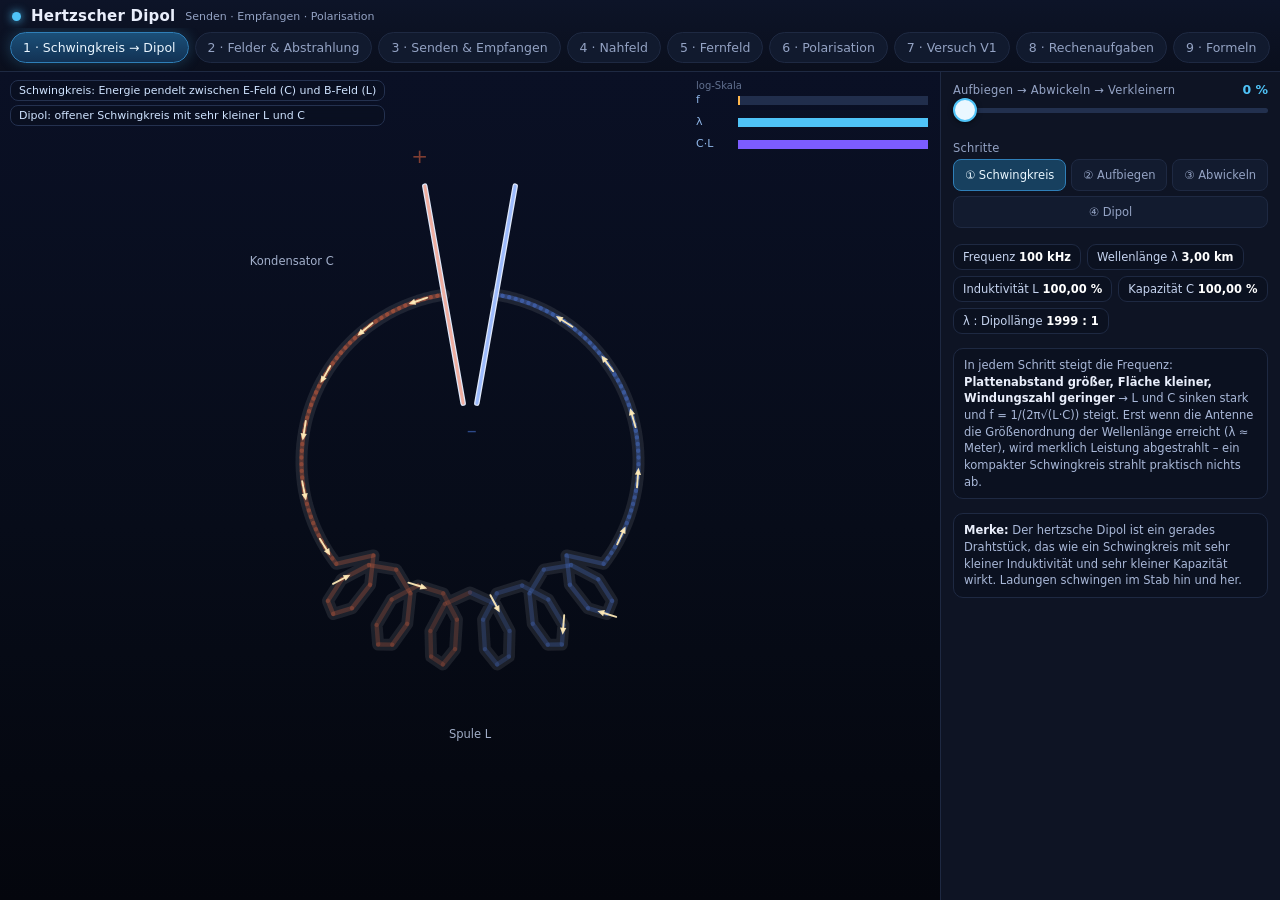
==== commit 585e32a9: "Dipollänge folgt der Frequenz (lambda/2), Maßstabsbalken, Generator-Anschluss passt sich an" ====
--- a/index.html
+++ b/index.html
@@ -849,7 +849,8 @@
    Damit ist klar: die beiden Hälften sind die beiden "Platten" des
    aufgebogenen Kondensators, die Ladungen sitzen an den äußeren Enden. */
 const GAP = 0.055;
-function drawGenerator(V) {
+function drawGenerator(V, st) {
+  const h = st.dipHalf || HALF;
   /* kleiner Speiseblock im Spalt zwischen den Dipolhälften */
   const hx = 0.075, hy = 0.085, hz = 0.075;
   const c = 'rgba(190,205,235,.8)';
@@ -860,12 +861,13 @@
     P3(V, top[i], top[(i + 1) % 4], c, 1.4);
     P3(V, bot[i], top[i], c, 1.4);
   }
+  /* Gehäuse des Hochfrequenzgenerators unter dem Dipol */
+  const y1 = -(h + 0.22), y0 = y1 - 0.80;
   /* zwei Zuführungen zum Generatorgehäuse */
-  P3(V, [hx, -hy, 0], [0.085, -0.98, 0], 'rgba(150,170,205,.55)', 1.5);
-  P3(V, [-hx, -hy, 0], [-0.085, -0.98, 0], 'rgba(150,170,205,.55)', 1.5);
-
-  /* Gehäuse des Hochfrequenzgenerators unten */
-  const x0 = -0.44, x1 = 0.44, z0 = -0.28, z1 = 0.28, y0 = -1.80, y1 = -1.00;
+  P3(V, [hx, -hy, 0], [0.085, y1, 0], 'rgba(150,170,205,.55)', 1.5);
+  P3(V, [-hx, -hy, 0], [-0.085, y1, 0], 'rgba(150,170,205,.55)', 1.5);
+
+  const x0 = -0.44, x1 = 0.44, z0 = -0.28, z1 = 0.28;
   const bc = 'rgba(140,160,200,.5)';
   const bot2 = [[x0, y0, z0], [x1, y0, z0], [x1, y0, z1], [x0, y0, z1]];
   const top2 = [[x0, y1, z0], [x1, y1, z0], [x1, y1, z1], [x0, y1, z1]];
@@ -877,17 +879,36 @@
   T3(V, [0, y0 - 0.20, 0], 'Hochfrequenzgenerator', 'rgba(185,205,235,.85)', 11);
 }
 
+/* ---------- Maßstabsbalken (absolute Größen ablesbar) ---------- */
+function drawScaleBar(V) {
+  const pxPerM = V._F.fpx / Math.max(0.5, V.cam.dist);
+  let L = 0.2;
+  for (const t of [0.2, 0.5, 1, 2, 5]) { if (t * pxPerM <= V.W * 0.30) L = t; else break; }
+  const w = L * pxPerM, x0 = 16, y0 = V.H - 20;
+  const c = V.ctx;
+  c.save();
+  c.strokeStyle = 'rgba(200,215,245,.8)'; c.lineWidth = 2; c.lineCap = 'butt';
+  c.beginPath();
+  c.moveTo(x0, y0); c.lineTo(x0 + w, y0);
+  c.moveTo(x0, y0 - 5); c.lineTo(x0, y0 + 5);
+  c.moveTo(x0 + w, y0 - 5); c.lineTo(x0 + w, y0 + 5);
+  c.stroke();
+  c.restore();
+  sText(c, x0 + w / 2, y0 - 12, L < 1 ? num(L * 100, 0) + ' cm' : num(L, 0) + ' m', 'rgba(200,215,245,.85)', 11.5);
+}
+
 /* ---------- Sendedipol mit Ladungen und Strom ---------- */
 function drawRod(V, st, t) {
-  [[-HALF, -GAP], [GAP, HALF]].forEach(([a, b]) => {
+  const h = st.dipHalf || HALF;
+  [[-h, -GAP], [GAP, h]].forEach(([a, b]) => {
     P3(V, [0, a, 0], [0, b, 0], 'rgba(120,140,175,.30)', 9);
     P3(V, [0, a, 0], [0, b, 0], '#c9d6ef', 3.4);
   });
   if (!st.showCharges) return;
   const N = 17;
-  const A = V.proj([0, -HALF, 0]), B = V.proj([0, HALF, 0]);
+  const A = V.proj([0, -h, 0]), B = V.proj([0, h, 0]);
   for (let i = 0; i < N; i++) {
-    const s = i / (N - 1), y = -HALF + 2 * HALF * s;
+    const s = i / (N - 1), y = -h + 2 * h * s;
     const q = -Math.cos(Math.PI * s) * Math.cos(t);
     const cur = Math.sin(Math.PI * s) * Math.sin(t);
     const px = lerp(A.x, B.x, s), py = lerp(A.y, B.y, s);
@@ -1070,7 +1091,11 @@
   const ctx = V.ctx;
   st.phase += TAU * st.slow * dt;
   const lam = C0 / st.f, k = TAU / lam, t = st.phase;
-  const ext = st.extFixed || Math.max(lam * 1.05, st.receiver ? st.receiver.r * 1.12 : 0, 1.35);
+  const dipHalf = lam / 4;                    // λ/2-Dipol: Länge folgt der Frequenz
+  st.lam = lam; st.dipHalf = dipHalf;
+  let ext = st.extFixed || Math.max(lam * 1.05, st.receiver ? st.receiver.r * 1.12 : 0, 1.35);
+  ext = Math.max(ext, dipHalf * 1.55);
+  if (st.extRange) ext = clamp(ext, st.extRange[0], st.extRange[1]);
   st.extent = ext;
   if (st.autoFit) V.cam.dist = lerp(V.cam.dist, V.needDist(ext), 0.07);
   V.begin();
@@ -1088,13 +1113,14 @@
   }
   const res = reception(st, k);
   if (res) drawReceiver(V, st, k, t, res);
-  if (st.showGenerator) drawGenerator(V);
+  if (st.showGenerator) drawGenerator(V, st);
   drawRod(V, st, t);
-  P3(V, [0.10, HALF - 0.10, 0], [0.42, HALF + 0.30, 0], 'rgba(160,180,215,.5)', 1, [3, 4]);
-  T3(V, [0.46, HALF + 0.34, 0], 'Sendedipol', 'rgba(220,230,255,.85)', 12, 0);
+  P3(V, [0.10, dipHalf - 0.10, 0], [0.46, dipHalf + 0.34, 0], 'rgba(160,180,215,.5)', 1, [3, 4]);
+  T3(V, [0.50, dipHalf + 0.38, 0], 'Sendedipol', 'rgba(220,230,255,.85)', 12, 0);
   V.flush();
+  if (st.showScale) drawScaleBar(V);
   st.result = res;
-  return { lam, k, t, res };
+  return { lam, k, t, res, dipHalf };
 }
 
 function drawLamp(V, st, res) {
@@ -1267,7 +1293,8 @@
   const st = {
     f: F0, slow: .85, cut: 'vertical', showE: true, showB: true, showNear: true,
     showDonut: false, showCharges: true, phase: 0, autoFit: true, receiver: null,
-    gridOn: false, gridA: 45, showFieldArrows: false, showGenerator: true
+    gridOn: false, gridA: 45, showFieldArrows: false, showGenerator: true,
+    showScale: true, extRange: [2.4, 3.8]
   };
   const G = grid(V.panel);
   slider(G, { label: 'Frequenz des Senders', min: 60, max: 200, step: 1, value: 100, fmt: v => num(v, 0) + ' MHz', on: v => st.f = v * 1e6 });
@@ -1294,7 +1321,8 @@
   RO.add('nf', 'Nahfeld');
   RO.add('axis', 'in Richtung der Dipolachse');
   note(G, '<b>E ⊥ B, in Phase:</b> Im Fernfeld stehen die E- und B-Pfeile an jedem Ort senkrecht aufeinander und erreichen gleichzeitig Maximum und Minimum. ' +
-    'Die Amplituden nehmen mit dem Abstand ab; in Richtung der Dipolachse wird <b>keine</b> Energie abgestrahlt.');
+    'Die Amplituden nehmen mit dem Abstand ab; in Richtung der Dipolachse wird <b>keine</b> Energie abgestrahlt. ' +
+    '<b>Der Dipol ist ein λ/2-Resonator:</b> Bei höherer Frequenz (kleineres λ) muss er kürzer sein – die Länge ändert sich also mit dem Regler mit (Maßstab links unten).');
   note(G, '<b>Speisung:</b> Der Hochfrequenzgenerator speist den Dipol <b>in der Mitte</b> – an der Stelle, an der die beiden Dipolhälften mit kleinem Spalt aneinandergrenzen. ' +
     'Die beiden Hälften sind die „Platten“ des aufgebogenen Kondensators: Die Ladungen sammeln sich an den <b>äußeren Enden</b> (in der Mitte ist die Ladung null, dort ist der Strom maximal).');
   note(G, 'Die Darstellung läuft in <b>Zeitlupe</b>: Die Wellenlänge (Farbe/Muster) ist maßstäblich richtig, die Ausbreitung wäre real ~10⁸-mal schneller. ' +
@@ -1305,7 +1333,7 @@
     const lam = info.lam;
     drawLamp(V, st, info.res);
     RO.set('lam', num(lam, 2) + ' m');
-    RO.set('dl', '1,50 m (λ/2 bei 100 MHz)');
+    RO.set('dl', num(lam / 2, 2) + ' m   (λ/2 – folgt der Frequenz)');
     RO.set('nf', 'r < ' + num(lam, 2) + ' m');
     RO.set('axis', 'sin θ = 0 → kein Signal');
     phasePlot(cvPh, st.phase);
@@ -1321,6 +1349,7 @@
   const st = {
     f: F0, slow: .8, cut: 'vertical', showE: true, showB: false, showNear: true,
     showDonut: false, showCharges: true, showFieldArrows: true, phase: 0, autoFit: true, showGenerator: true,
+    showScale: true,
     receiver: { r: 2.0, theta: 90, phi: 35, beta: 0, mode: 'dipol', gamma: 0 },
     gridOn: false, gridA: 45
   };
@@ -1357,6 +1386,8 @@
   bRow.append(bFit); G.append(bRow);
 
   const RO = readouts(G);
+  RO.add('lam', 'Wellenlänge λ');
+  RO.add('dip', 'Sendedipol (λ/2)');
   RO.add('hell', 'Helligkeit des Lämpchens', 'warm');
   RO.add('amp', 'Feldamplitude |E| am Empfänger', 'warm');
   RO.add('geo', 'geometrische Faktoren', 'cool');
@@ -1397,6 +1428,8 @@
     drawLamp(V, st, res);
     if (!res) return;
     const P = res.P;
+    RO.set('lam', num(info.lam, 2) + ' m');
+    RO.set('dip', num(info.lam / 2, 2) + ' m');
     RO.set('hell', pct(P));
     RO.set('amp', num(res.amp, 3) + ' · E₀');
     RO.set('geo', 'sin θ = ' + num(res.sint, 2) + ' · ' +
@@ -1886,7 +1919,7 @@
       f: F0, slow: .8, cut: 'vertical', showE: true, showB: opts.showB !== false, showNear: !!opts.showNear,
       showDonut: false, showCharges: true, showFieldArrows: true, showS: !!opts.showS,
       showFronts: !!opts.showFronts, showEqGrid: opts.showEqGrid !== false,
-      phase: 0, autoFit: true, showGenerator: true,
+      phase: 0, autoFit: true, showGenerator: true, showScale: true,
       gridOn: false, gridA: 45, extFixed: opts.extFixed || 0,
       receiver: { r: opts.r0, theta: opts.theta0 || 90, phi: 35, beta: 0, mode: 'probe', gamma: 0 }
     };
@@ -1927,6 +1960,7 @@
 
     const RO = readouts(G);
     RO.add('lam', 'Wellenlänge λ');
+    RO.add('dip', 'Sendedipol (λ/2)');
     RO.add('rl', 'r / λ');
     RO.add('bereich', 'Bereich');
     RO.add('phase', 'Phasendifferenz E–B');
@@ -1946,6 +1980,7 @@
       const sint = Math.sin(st.receiver.theta * D2R);
       const dom = termDominance(r, k);
       RO.set('lam', num(lam, 2) + ' m');
+      RO.set('dip', num(lam / 2, 2) + ' m');
       RO.set('rl', num(rl, 2));
       RO.set('bereich', rl < 1 ? 'Nahfeld (r < λ)' : 'Fernfeld (r > λ)');
       RO.set('phase', num(dphi, 0) + '°' + (dphi > 60 ? ' → nicht in Phase' : dphi < 15 ? ' → in Phase' : ''));
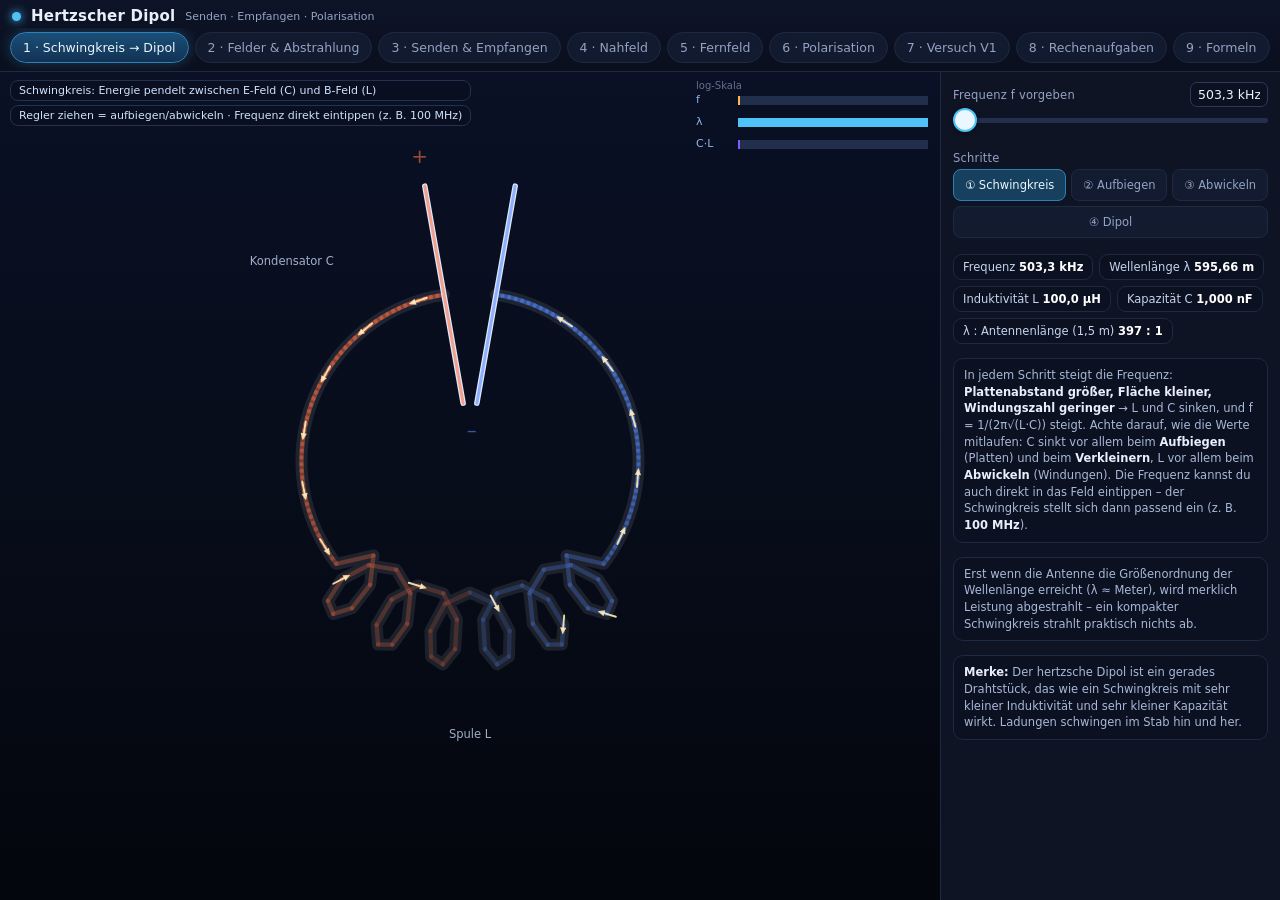
==== commit 49aa3296: "Frequenz f direkt eintippbar; Kapitel 1: L und C mit echten Einheiten und f = 1/(2 pi sqrt(LC))" ====
--- a/index.html
+++ b/index.html
@@ -69,6 +69,11 @@
   background:#eaf7ff;border:2px solid var(--accent);margin-top:-10px;box-shadow:0 1px 5px rgba(0,0,0,.55)}
 input[type=range]::-moz-range-track{height:5px;border-radius:3px;background:#22304e}
 input[type=range]::-moz-range-thumb{width:22px;height:22px;border:2px solid var(--accent);background:#eaf7ff;border-radius:50%}
+.nbox{display:inline-flex;align-items:baseline;gap:4px;flex:0 0 auto}
+.nentry{width:78px;background:#0b1120;border:1px solid #2a3a5e;color:#eaf2ff;border-radius:7px;
+  padding:4px 7px;font-size:12.5px;text-align:right;font-variant-numeric:tabular-nums;font-family:inherit}
+.nentry:focus{outline:none;border-color:var(--accent);background:#0e1730}
+.nunit{font-size:11.5px;color:var(--dim)}
 .seg{display:flex;gap:5px;margin-top:3px;flex-wrap:wrap}
 .seg button{flex:1 1 auto;min-width:58px;border:1px solid var(--line);background:#121b2f;color:var(--dim);
   font-size:11.5px;padding:8px 6px;border-radius:8px;transition:.15s}
@@ -170,6 +175,15 @@
   return num(f, 0) + ' Hz';
 }
 function pct(x) { return num(clamp(x * 100, 0, 999), x * 100 < 10 ? 1 : 0) + ' %'; }
+/* Frequenzangabe aus Text lesen: "100", "100 MHz", "433mhz", "2,4 GHz" */
+function parseHz(s) {
+  const t = String(s).toLowerCase().replace(',', '.').replace(/\s/g, '');
+  const m = t.match(/(-?[0-9]*\.?[0-9]+)(ghz|mhz|khz|hz)?/);
+  if (!m) return NaN;
+  const v = parseFloat(m[1]);
+  const u = m[2] || 'mhz';
+  return v * (u === 'ghz' ? 1e9 : u === 'mhz' ? 1e6 : u === 'khz' ? 1e3 : 1);
+}
 
 const el = (tag, cls, txt) => { const e = document.createElement(tag); if (cls) e.className = cls; if (txt != null) e.textContent = txt; return e; };
 const $ = s => document.querySelector(s);
@@ -438,16 +452,51 @@
 function slider(parent, o) {
   const w = el('div', 'ctrl');
   const top = el('div', 'ctrl-top');
-  const lab = el('label', null, o.label), out = el('output');
-  top.append(lab, out); w.append(top);
+  const lab = el('label', null, o.label);
+  const e = o.entry;
+  let out = null, nInp = null;
+  if (e) {
+    const box = el('span', 'nbox');
+    nInp = el('input');
+    nInp.type = 'text'; nInp.inputMode = 'decimal'; nInp.className = 'nentry';
+    nInp.autocomplete = 'off'; nInp.spellcheck = false;
+    box.append(nInp);
+    if (typeof e.unit === 'string') box.append(el('span', 'nunit', e.unit));
+    top.append(lab, box);
+  } else {
+    out = el('output');
+    top.append(lab, out);
+  }
+  w.append(top);
   const inp = el('input'); inp.type = 'range';
   inp.min = o.min; inp.max = o.max; inp.step = o.step; inp.value = o.value;
   w.append(inp); parent.append(w);
   const fmt = o.fmt || (v => num(v, 2));
-  const sync = () => { out.textContent = fmt(+inp.value); };
+  const toPhys = p => (e && e.toPhys) ? e.toPhys(p) : p * (e ? (e.scale || 1) : 1);
+  const toPos = ph => (e && e.toPos) ? e.toPos(ph) : ph / (e ? (e.scale || 1) : 1);
+  const sync = () => {
+    const p = +inp.value;
+    if (e) {
+      if (document.activeElement !== nInp)
+        nInp.value = e.display ? e.display(p) : num(toPhys(p) / (e.scale || 1), e.dec != null ? e.dec : 2);
+    } else out.textContent = fmt(p);
+  };
+  const commit = () => {
+    let ph;
+    try { ph = e.parse ? e.parse(nInp.value) : parseFloat(String(nInp.value).replace(',', '.')) * (e.scale || 1); }
+    catch (_) { ph = NaN; }
+    if (!isFinite(ph)) { sync(); return; }
+    const p = clamp(toPos(ph), +inp.min, +inp.max);
+    inp.value = p; sync();
+    if (o.on) o.on(p);
+  };
+  if (e) {
+    nInp.addEventListener('change', commit);
+    nInp.addEventListener('keydown', ev => { if (ev.key === 'Enter') { commit(); nInp.blur(); } });
+  }
   inp.addEventListener('input', () => { sync(); o.on && o.on(+inp.value); });
   sync();
-  return { el: w, input: inp, get: () => +inp.value, set(v, fire) { inp.value = v; sync(); if (fire) o.on && o.on(+inp.value); } };
+  return { el: w, input: inp, entry: nInp, get: () => +inp.value, set(v, fire) { inp.value = v; sync(); if (fire) o.on && o.on(+inp.value); } };
 }
 function seg(parent, o) {
   const w = el('div', 'ctrl');
@@ -1157,10 +1206,29 @@
 
 addView('lc', '1 · Schwingkreis → Dipol', V => {
   const st = { g: 0, gt: 0, ph: 0 };
+  /* ---- Modell: Schwingkreis  L₀ = 100 µH, C₀ = 1 nF  →  f₀ = 503 kHz
+     Aufbiegen (Platten) senkt C, Abwickeln (Windungen) senkt L;
+     Endzustand  L = 0,633 µH, C = 4 pF  →  f = 1/(2π√(L·C)) = 100 MHz (λ = 3 m) ---- */
+  const Lstart = 100e-6, Cstart = 1e-9, Lend = 0.633e-6, Cend = 4e-12;
+  const ss = (a, b, x) => { const t = clamp((x - a) / (b - a), 0, 1); return t * t * (3 - 2 * t); };
+  const sC = g => clamp(0.58 * ss(0, 0.42, g) + 0.42 * ss(0.62, 1, g), 0, 1);
+  const sL = g => clamp(0.10 * ss(0, 0.34, g) + 0.84 * ss(0.30, 0.78, g) + 0.06 * ss(0.72, 1, g), 0, 1);
+  const Cof = g => Cstart * Math.pow(Cend / Cstart, sC(g));
+  const Lof = g => Lstart * Math.pow(Lend / Lstart, sL(g));
+  const fOf = g => 1 / (TAU * Math.sqrt(Lof(g) * Cof(g)));
+  const posOfF = f => {
+    let lo = 0, hi = 1;
+    for (let i = 0; i < 40; i++) { const m = (lo + hi) / 2; if (fOf(m) < f) lo = m; else hi = m; }
+    return (lo + hi) / 2;
+  };
+  const fc = (x, u) => x >= 1e6 ? num(x / 1e6, 2) + ' MHz' : x >= 1e3 ? num(x / 1e3, 1) + ' kHz' : num(x, 0) + ' Hz';
   const G = grid(V.panel);
   const sG = slider(G, {
-    label: 'Aufbiegen → Abwickeln → Verkleinern', min: 0, max: 1, step: 0.005, value: 0,
-    fmt: v => num(v * 100, 0) + ' %',
+    label: 'Frequenz f vorgeben', min: 0, max: 1, step: 0.005, value: 0,
+    entry: {
+      toPhys: g => fOf(g), toPos: f => posOfF(f),
+      display: g => fc(fOf(g)), parse: parseHz
+    },
     on: v => { st.gt = v; }
   });
   seg(G, {
@@ -1179,9 +1247,11 @@
   RO.add('lam', 'Wellenlänge λ');
   RO.add('l', 'Induktivität L');
   RO.add('c', 'Kapazität C');
-  RO.add('r', 'λ : Dipollänge');
-  note(G, 'In jedem Schritt steigt die Frequenz: <b>Plattenabstand größer, Fläche kleiner, Windungszahl geringer</b> → L und C sinken stark und f = 1/(2π√(L·C)) steigt. ' +
-    'Erst wenn die Antenne die Größenordnung der Wellenlänge erreicht (λ ≈ Meter), wird merklich Leistung abgestrahlt – ein kompakter Schwingkreis strahlt praktisch nichts ab.');
+  RO.add('r', 'λ : Antennenlänge (1,5 m)');
+  note(G, 'In jedem Schritt steigt die Frequenz: <b>Plattenabstand größer, Fläche kleiner, Windungszahl geringer</b> → L und C sinken, und f = 1/(2π√(L·C)) steigt. ' +
+    'Achte darauf, wie die Werte mitlaufen: C sinkt vor allem beim <b>Aufbiegen</b> (Platten) und beim <b>Verkleinern</b>, L vor allem beim <b>Abwickeln</b> (Windungen). ' +
+    'Die Frequenz kannst du auch direkt in das Feld eintippen – der Schwingkreis stellt sich dann passend ein (z. B. <b>100 MHz</b>).');
+  note(G, 'Erst wenn die Antenne die Größenordnung der Wellenlänge erreicht (λ ≈ Meter), wird merklich Leistung abgestrahlt – ein kompakter Schwingkreis strahlt praktisch nichts ab.');
   note(G, '<b>Merke:</b> Der hertzsche Dipol ist ein gerades Drahtstück, das wie ein Schwingkreis mit sehr kleiner Induktivität und sehr kleiner Kapazität wirkt. Ladungen schwingen im Stab hin und her.');
 
   V.draw = dt => {
@@ -1262,13 +1332,15 @@
       sText(c, X(1.10), Y(-0.02), 'Drahtende 2', 'rgba(150,170,205,' + (0.7 * op) + ')', 10.5, 'left');
     }
 
-    const f = 1e5 * Math.pow(1000, g);
+    const f = fOf(g);
     const lam = C0 / f;
-    RO.set('f', hzStr(f));
+    const Ln = Lof(g), Cn = Cof(g);
+    RO.set('f', fc(f));
     RO.set('lam', lam > 999 ? num(lam / 1000, 2) + ' km' : num(lam, 2) + ' m');
-    RO.set('l', num(Math.pow(1000, -g) * 100, 2) + ' %');
-    RO.set('c', num(Math.pow(1000, -g) * 100, 2) + ' %');
-    RO.set('r', num(lam / 1.5, lam < 10 ? 2 : 0) + ' : 1');
+    RO.set('l', Ln >= 1e-6 ? num(Ln * 1e6, Ln * 1e6 < 10 ? 3 : 1) + ' µH' : num(Ln * 1e9, 0) + ' nH');
+    RO.set('c', Cn >= 1e-9 ? num(Cn * 1e9, 3) + ' nF' : num(Cn * 1e12, Cn * 1e12 < 10 ? 2 : 1) + ' pF');
+    RO.set('r', num(lam / 1.5, lam < 10 ? 1 : 0) + ' : 1');
+    const lcRel = (Math.log10(Ln * Cn) - Math.log10(Lstart * Cstart)) / (Math.log10(Lend * Cend) - Math.log10(Lstart * Cstart));
     const bar = (x, y, w, h, v, col, lab) => {
       if (lab) sText(c, x, y + h / 2, lab, '#8fb6e8', 11, 'left');
       x += 42;
@@ -1280,9 +1352,9 @@
     sText(c, bx0, 14, 'log-Skala', '#61708f', 10, 'left');
     bar(bx0, 24, bw, 9, g, '#ffb74d', 'f');
     bar(bx0, 46, bw, 9, 1 - g, '#4fc3f7', 'λ');
-    bar(bx0, 68, bw, 9, Math.pow(1000, -g), '#7c5cff', 'C·L');
+    bar(bx0, 68, bw, 9, lcRel, '#7c5cff', 'C·L');
     V.setBadges(['Schwingkreis: Energie pendelt zwischen E-Feld (C) und B-Feld (L)',
-      'Dipol: offener Schwingkreis mit sehr kleiner L und C']);
+      'Regler ziehen = aufbiegen/abwickeln · Frequenz direkt eintippen (z. B. 100 MHz)']);
   };
 });
 
@@ -1297,7 +1369,11 @@
     showScale: true, extRange: [2.4, 3.8]
   };
   const G = grid(V.panel);
-  slider(G, { label: 'Frequenz des Senders', min: 60, max: 200, step: 1, value: 100, fmt: v => num(v, 0) + ' MHz', on: v => st.f = v * 1e6 });
+  slider(G, {
+    label: 'Frequenz des Senders', min: 60, max: 200, step: 1, value: 100,
+    entry: { unit: 'MHz', scale: 1e6, dec: 0 },
+    fmt: v => num(v, 0) + ' MHz', on: v => st.f = v * 1e6
+  });
   V.onZoom = () => { st.autoFit = false; };
   slider(G, { label: 'Zeitlupe (Wellen pro Sekunde)', min: .15, max: 2.5, step: .05, value: .85, fmt: v => num(v, 2) + ' Hz', on: v => st.slow = v });
   seg(G, {
@@ -1356,7 +1432,11 @@
   const G = grid(V.panel);
   const H = {};
   V.onZoom = () => { st.autoFit = false; };
-  H.f = slider(G, { label: 'Frequenz des Senders', min: 60, max: 200, step: 1, value: 100, fmt: v => num(v, 0) + ' MHz', on: v => st.f = v * 1e6 });
+  H.f = slider(G, {
+    label: 'Frequenz des Senders', min: 60, max: 200, step: 1, value: 100,
+    entry: { unit: 'MHz', scale: 1e6, dec: 0 },
+    fmt: v => num(v, 0) + ' MHz', on: v => st.f = v * 1e6
+  });
   H.r = slider(G, { label: 'Abstand r', min: .3, max: 6, step: .05, value: 2, fmt: v => num(v, 2) + ' m', on: v => st.receiver.r = v });
   H.theta = slider(G, { label: 'Höhenwinkel θ (0° = Dipolachse)', min: 0, max: 90, step: 1, value: 90, fmt: v => num(v, 0) + '°', on: v => st.receiver.theta = v });
   H.phi = slider(G, { label: 'Richtung φ rund um den Dipol', min: 0, max: 360, step: 1, value: 35, fmt: v => num(v, 0) + '°', on: v => st.receiver.phi = v });
@@ -1792,6 +1872,12 @@
   const G = grid(V.panel);
   const sF = slider(G, {
     label: 'Frequenz f (log)', min: 0, max: 100, step: 1, value: 47,
+    entry: {
+      toPhys: v => 30e6 * Math.pow(100, v / 100),
+      toPos: f => 100 * Math.log(f / 30e6) / Math.log(100),
+      display: v => hzStr(30e6 * Math.pow(100, v / 100)),
+      parse: parseHz
+    },
     fmt: v => hzStr(30e6 * Math.pow(100, v / 100)),
     on: v => st.v = v
   });
@@ -1927,6 +2013,7 @@
     const H = {};
     slider(G, {
       label: 'Frequenz des Senders', min: 60, max: 200, step: 1, value: 100,
+      entry: { unit: 'MHz', scale: 1e6, dec: 0 },
       fmt: v => num(v, 0) + ' MHz', on: v => st.f = v * 1e6
     });
     H.r = slider(G, {
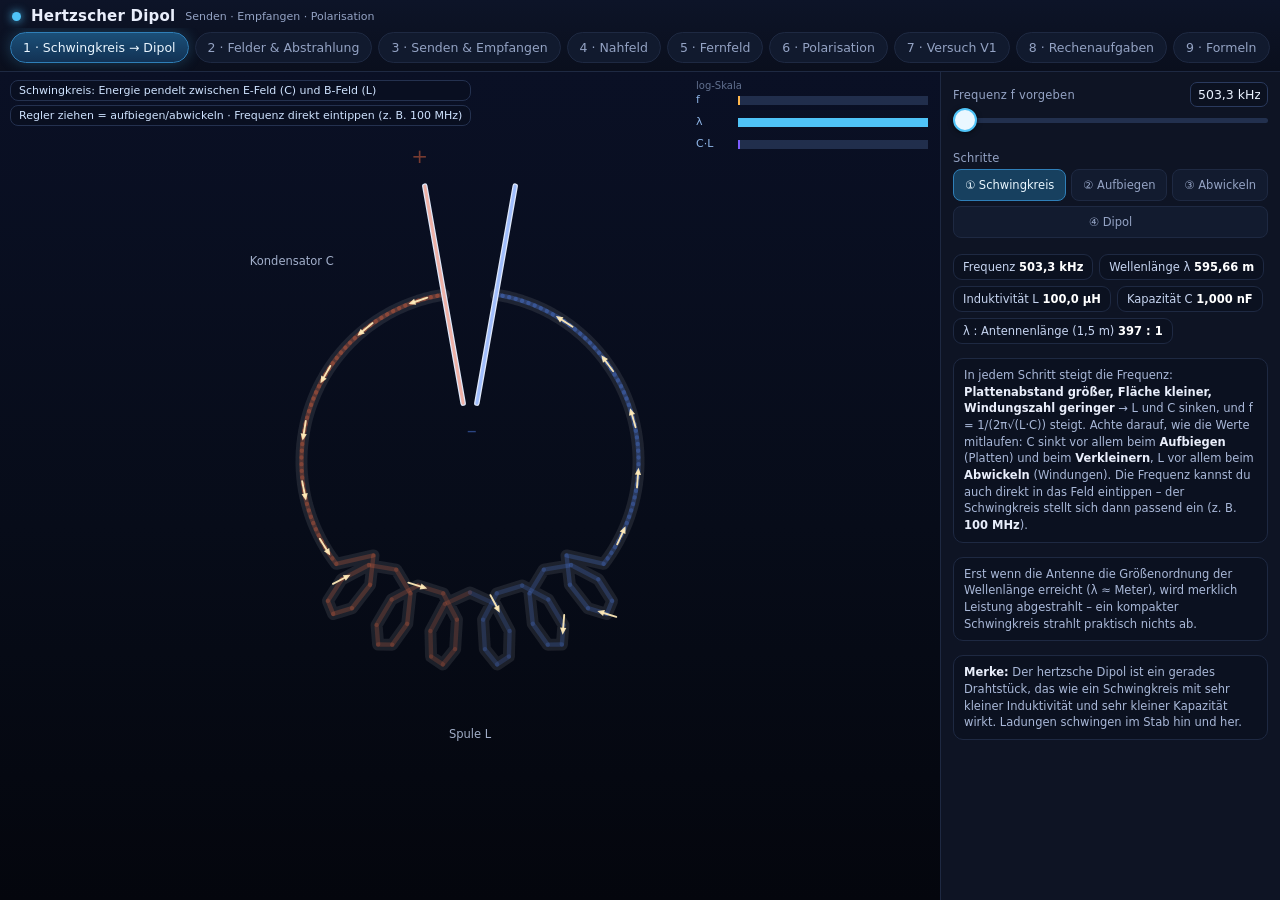
==== commit 837c1215: "Drehgriff in Kapitel 6 repariert (Trefferradius war NaN) + Hinweis-Badge" ====
--- a/index.html
+++ b/index.html
@@ -1574,6 +1574,7 @@
     c.restore();
   };
   let handleDown = false;
+  const HIT_R = 48;                      // Trefferradius des Drehgriffs (Touch)
   const handleAlpha = (px, py) => {
     const o = V._handleOrigin;
     if (!o) return st.a;
@@ -1596,7 +1597,7 @@
     if (!h) return;
     const r = V.canvas.getBoundingClientRect();
     const x = e.clientX - r.left, y = e.clientY - r.top;
-    if (Math.hypot(x - h.x, y - h.y) < Math.max(44, h.r)) {
+    if (Math.hypot(x - h.x, y - h.y) < HIT_R) {
       handleDown = true; V._handleDrag = true;
       st.a = handleAlpha(x, y); sA.set(st.a);
     }
@@ -1621,8 +1622,8 @@
     RO.set('perp', num(sino, 3) + ' · E_S');
     RO.set('par', num(sino * sino, 3) + ' · E_S');
     RO.set('hell', st.mode === 'em' ? pct(lampP) : pct(cosa * cosa));
-    V.setBadges(['α = ' + num(st.a, 0) + '°',
-      st.mode === 'em' ? '|E_E,∥| = |E_S| · sin² α' : 'Amplitude ∝ |cos α|']);
+  V.setBadges(['α = ' + num(st.a, 0) + '°', '|E_E,∥| = |E_S| · sin² α',
+    st.mode === 'em' ? 'Blauen Griff am Gitter ziehen = Gitter drehen' : 'Griff am Spalt ziehen = Spalt drehen']);
 
     /* ---------------- Seilwellen-Analogie (2D) ---------------- */
     if (st.mode === 'rope') {
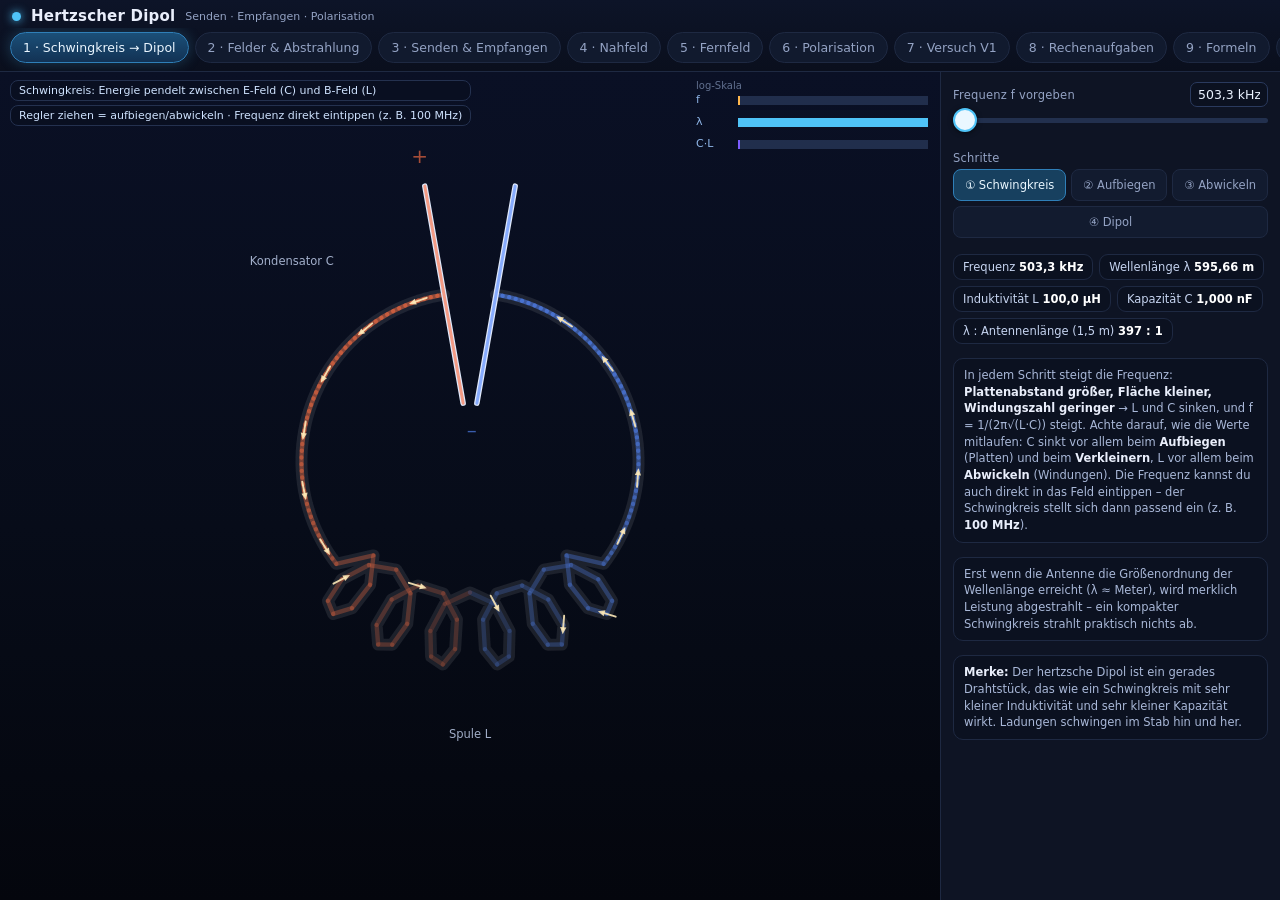
==== commit 193e2611: "Website um Maxwell, Interferenz, Zeiger, Röntgen, Bragg und Thomson erweitert" ====
--- a/index.html
+++ b/index.html
@@ -109,6 +109,8 @@
 .card h3 .n{display:inline-flex;width:20px;height:20px;border-radius:6px;background:#1c2b48;color:#8fd0ff;
   font-size:11.5px;align-items:center;justify-content:center;flex:0 0 auto}
 .card p{margin:4px 0;font-size:12.5px;line-height:1.5;color:#c2cfe8}
+canvas.zeiger-task{display:block;width:100%;height:190px;background:#0a1020;border:1px solid var(--line);
+  border-radius:10px;margin-top:8px}
 .card .ans{display:flex;flex-direction:column;gap:6px;margin-top:8px}
 .card .ans button{text-align:left;border:1px solid var(--line);background:#111a2e;color:#c2cfe8;font-size:12.5px;
   padding:9px 11px;border-radius:9px;line-height:1.4}
@@ -2168,6 +2170,125 @@
   }
 ];
 
+/* ---------- Zeigeraufgabe: drei Zeiger, Gesamtzeiger, Haupt- oder Nebenmaximum ---------- */
+function phasorTaskCard(cards) {
+  const card = el('div', 'card');
+  const h = el('h3'); h.append(el('span', 'n', '10'), el('span', null, 'Zeigeraddition am Dreifachspalt'));
+  card.append(h);
+  card.append(el('p', null, 'Drei gleich lange Zeiger haben die Phasenwinkel φ₁ = 0°, φ₂ = 180° und φ₃ = 360°. ' +
+    'Konstruiere den Gesamtzeiger, lies seine Amplitude ab und entscheide, ob ein Hauptmaximum oder ein Nebenmaximum vorliegt. ' +
+    'Die Zeigerlänge eines einzelnen Zeigers ist 1. Diese Aufgabe gehört zu Kapitel 12.'));
+  const cv = el('canvas'); cv.className = 'zeiger-task'; card.append(cv);
+  const drawRow = el('div', 'exrow');
+  const bDraw = el('button', 'ghost', 'Kette und Gesamtzeiger konstruieren');
+  drawRow.append(bDraw); card.append(drawRow);
+
+  const ex = el('div', 'ex');
+  const inp = el('input');
+  inp.type = 'text'; inp.inputMode = 'decimal'; inp.autocomplete = 'off'; inp.placeholder = 'Amplitude';
+  ex.append(inp, el('span', 'unit', 'Einheiten eines Zeigers'));
+  card.append(ex);
+
+  const typeRow = el('div', 'seg wide');
+  const bMain = el('button', null, 'Hauptmaximum');
+  const bSide = el('button', null, 'Nebenmaximum');
+  typeRow.append(bMain, bSide); card.append(typeRow);
+  let type = null;
+  bMain.onclick = () => { type = 'main'; bMain.classList.add('on'); bSide.classList.remove('on'); };
+  bSide.onclick = () => { type = 'side'; bSide.classList.add('on'); bMain.classList.remove('on'); };
+
+  const row = el('div', 'exrow');
+  const ok = el('button', null, 'Prüfen');
+  const show = el('button', 'ghost', 'Lösung aufdecken');
+  row.append(ok, show); card.append(row);
+  const fb = el('div', 'fb'); card.append(fb);
+  const sol = el('div', 'sol');
+  sol.innerHTML = '<b>Lösung:</b> Die Zeiger werden Kopf an Fuß gelegt. ' +
+    'z₁ zeigt nach rechts, z₂ nach links, z₃ wieder nach rechts. ' +
+    'Mit den Längen 1 gilt <span class="formula">z₁ + z₂ + z₃ = 1 − 1 + 1 = 1</span>. ' +
+    'Die Amplitude ist also <b>1</b> (in Einheiten eines Zeigers). ' +
+    'Beim Hauptmaximum würden alle drei Zeiger in dieselbe Richtung zeigen; dann wäre die Amplitude 3. ' +
+    'Der Phasenunterschied δ = 180° liegt zwischen den Hauptmaxima bei 0° und 360°, daher ist es ein <b>Nebenmaximum</b>. ' +
+    'Die Intensität ist (1/3)² = 1/9 der Intensität des Hauptmaximums.';
+  card.append(sol);
+
+  let showChain = false;
+  const draw = () => {
+    const dpr = Math.min(2, window.devicePixelRatio || 1);
+    const W = cv.clientWidth || 320, H = cv.clientHeight || 190;
+    if (cv.width !== Math.round(W * dpr) || cv.height !== Math.round(H * dpr)) {
+      cv.width = Math.round(W * dpr); cv.height = Math.round(H * dpr);
+    }
+    const c = cv.getContext('2d');
+    c.setTransform(dpr, 0, 0, dpr, 0, 0);
+    c.clearRect(0, 0, W, H);
+    c.fillStyle = '#0a1020'; c.fillRect(0, 0, W, H);
+    const cy = H * 0.52, ox = W * 0.22;
+    const sc = Math.min(W * 0.22, 82);
+    /* Achsen */
+    sLine(c, { x: 16, y: cy }, { x: W - 16, y: cy }, 'rgba(70,90,130,.55)', 1, [4, 5]);
+    sLine(c, { x: ox, y: 16 }, { x: ox, y: H - 16 }, 'rgba(70,90,130,.35)', 1, [4, 5]);
+    if (!showChain) {
+      sArrow(c, { x: ox, y: cy }, { x: ox + sc, y: cy }, 'rgba(255,150,90,.98)', 2.4, 9);
+      sText(c, ox + sc + 8, cy - 10, 'z₁', '#ff9a6a', 11, 'left');
+      sArrow(c, { x: ox, y: cy }, { x: ox - sc, y: cy }, 'rgba(150,170,220,.95)', 2.4, 9);
+      sText(c, ox - sc - 8, cy - 10, 'z₂', 'rgba(170,190,235,.95)', 11, 'right');
+      c.save(); c.setLineDash([6, 4]);
+      sArrow(c, { x: ox, y: cy + 12 }, { x: ox + sc, y: cy + 12 }, 'rgba(255,213,79,.9)', 2, 8);
+      c.restore();
+      sText(c, ox + sc + 8, cy + 14, 'z₃ (liegt auf z₁)', '#ffd54f', 10, 'left');
+      sText(c, 16, 18, 'drei Zeiger vom Ursprung', 'rgba(180,200,235,.9)', 10, 'left');
+    } else {
+      const step = sc, rows = [-26, 0, 26];
+      const cols = ['rgba(255,150,90,.98)', 'rgba(150,170,220,.95)', 'rgba(255,213,79,.95)'];
+      let x = 0;
+      for (let i = 0; i < 3; i++) {
+        const y = cy + rows[i];
+        const x1 = x, x2 = x + (i === 1 ? -step : step);
+        sArrow(c, { x: ox + x1, y }, { x: ox + x2, y }, cols[i], 2.2, 8);
+        sText(c, ox + (x1 + x2) / 2, y - 9, 'z' + (i + 1), cols[i], 10, 'center');
+        if (i < 2) {
+          c.save(); c.setLineDash([3, 4]); c.strokeStyle = 'rgba(150,170,210,.55)'; c.lineWidth = 1;
+          c.beginPath(); c.moveTo(ox + x2, y); c.lineTo(ox + x2, cy + rows[i + 1]); c.stroke(); c.restore();
+        }
+        x = x2;
+      }
+      /* resultierender Zeiger, getrennt unter der Kette */
+      const ry = cy + 58;
+      sArrow(c, { x: ox, y: ry }, { x: ox + step, y: ry }, 'rgba(255,240,160,.98)', 3, 11);
+      sText(c, ox + step / 2, ry + 14, 'A_res = 1', 'rgba(255,240,160,.95)', 10.5, 'center');
+      c.save(); c.setLineDash([3, 4]); c.strokeStyle = 'rgba(150,170,210,.45)'; c.lineWidth = 1;
+      c.beginPath(); c.moveTo(ox + step, cy + rows[2]); c.lineTo(ox + step, ry); c.stroke();
+      c.beginPath(); c.moveTo(ox, cy + rows[2]); c.lineTo(ox, ry); c.stroke(); c.restore();
+      sText(c, 16, 18, 'Kette: Kopf an Fuß (auseinandergezogen)', 'rgba(180,200,235,.9)', 10, 'left');
+    }
+    sText(c, W - 16, H - 14, 'z₁ und z₃ zeigen in dieselbe Richtung', 'rgba(150,175,215,.8)', 9, 'right');
+  };
+  bDraw.onclick = () => { showChain = !showChain; bDraw.textContent = showChain ? 'Zeiger wieder vom Ursprung zeigen' : 'Kette und Gesamtzeiger konstruieren'; draw(); };
+  if (window.ResizeObserver) { const ro = new ResizeObserver(draw); ro.observe(cv); }
+  window.addEventListener('resize', draw);
+  requestAnimationFrame(draw);
+
+  ok.onclick = () => {
+    const raw = inp.value.replace(',', '.').replace(/[^0-9.eE+-]/g, '');
+    const v = parseFloat(raw);
+    if (!isFinite(v)) { fb.className = 'fb err'; fb.textContent = 'Bitte eine Amplitude eingeben.'; return; }
+    if (!type) { fb.className = 'fb err'; fb.textContent = 'Bitte Hauptmaximum oder Nebenmaximum auswählen.'; return; }
+    const aOk = Math.abs(v - 1) <= 0.05;
+    const tOk = type === 'side';
+    if (aOk && tOk) { fb.className = 'fb'; fb.textContent = '✔ Richtig: Amplitude 1, Nebenmaximum.'; }
+    else if (!aOk && tOk) { fb.className = 'fb err'; fb.textContent = '✘ Die Art stimmt, aber die Amplitude noch nicht. Addiere die drei Zeiger Kopf an Fuß.'; }
+    else if (aOk && !tOk) { fb.className = 'fb err'; fb.textContent = '✘ Die Amplitude stimmt, aber die drei Zeiger zeigen nicht alle in dieselbe Richtung. Vergleiche mit dem Hauptmaximum.'; }
+    else { fb.className = 'fb err'; fb.textContent = '✘ Noch nicht richtig. Tipp: z₂ zeigt genau entgegen z₁ und z₃.'; }
+  };
+  inp.addEventListener('keydown', e => { if (e.key === 'Enter') ok.click(); });
+  show.onclick = () => {
+    sol.classList.toggle('on');
+    show.textContent = sol.classList.contains('on') ? 'Lösung verbergen' : 'Lösung aufdecken';
+  };
+  cards.append(card);
+}
+
 addView('ex', '8 · Rechenaufgaben', V => {
   V.stage.remove();
   V.panel.classList.add('full');
@@ -2207,6 +2328,1261 @@
     show.onclick = () => { sol.classList.toggle('on'); show.textContent = sol.classList.contains('on') ? 'Lösungsweg verbergen' : 'Lösungsweg zeigen'; };
     cards.append(card);
   });
+  phasorTaskCard(cards);
+});
+
+/* =========================================================================
+   Teil 5: Maxwell, Interferenz, Zeiger, Röntgen, Bragg, Thomson
+   ========================================================================= */
+
+/* ---------- kleine 2D-Hilfen ---------- */
+function roundRectPath(c, x, y, w, h, r) {
+  const rr = Math.min(r, w / 2, h / 2);
+  c.beginPath();
+  c.moveTo(x + rr, y);
+  c.lineTo(x + w - rr, y);
+  c.quadraticCurveTo(x + w, y, x + w, y + rr);
+  c.lineTo(x + w, y + h - rr);
+  c.quadraticCurveTo(x + w, y + h, x + w - rr, y + h);
+  c.lineTo(x + rr, y + h);
+  c.quadraticCurveTo(x, y + h, x, y + h - rr);
+  c.lineTo(x, y + rr);
+  c.quadraticCurveTo(x, y, x + rr, y);
+  c.closePath();
+}
+function fillRound(c, x, y, w, h, r, fill, stroke, lw) {
+  roundRectPath(c, x, y, w, h, r);
+  if (fill) { c.fillStyle = fill; c.fill(); }
+  if (stroke) { c.strokeStyle = stroke; c.lineWidth = lw || 1; c.stroke(); }
+}
+function wrapText(c, text, x, y, maxW, lineH, color, size, align) {
+  c.save();
+  c.fillStyle = color || '#cfe3ff';
+  c.font = (size || 10.5) + 'px -apple-system,system-ui,sans-serif';
+  c.textAlign = align || 'left';
+  c.textBaseline = 'top';
+  const words = String(text).split(/\s+/);
+  let line = '', yy = y;
+  for (let i = 0; i < words.length; i++) {
+    const test = line ? line + ' ' + words[i] : words[i];
+    if (c.measureText(test).width > maxW && line) {
+      c.fillText(line, x, yy); yy += lineH; line = words[i];
+    } else line = test;
+  }
+  if (line) c.fillText(line, x, yy);
+  c.restore();
+  return yy + lineH;
+}
+function fitCanvas(cv) {
+  const dpr = Math.min(2, window.devicePixelRatio || 1);
+  const W = cv.clientWidth || 300, H = cv.clientHeight || 180;
+  if (cv.width !== Math.round(W * dpr) || cv.height !== Math.round(H * dpr)) {
+    cv.width = Math.round(W * dpr); cv.height = Math.round(H * dpr);
+  }
+  const c = cv.getContext('2d');
+  c.setTransform(dpr, 0, 0, dpr, 0, 0);
+  c.clearRect(0, 0, W, H);
+  return { c, W, H };
+}
+/* Wellenlänge im sichtbaren Bereich -> RGB */
+function wlRGB(nm) {
+  let r = 0, g = 0, b = 0;
+  if (nm >= 380 && nm < 440) { r = -(nm - 440) / 60; b = 1; }
+  else if (nm < 490) { g = (nm - 440) / 50; b = 1; }
+  else if (nm < 510) { g = 1; b = -(nm - 510) / 20; }
+  else if (nm < 580) { r = (nm - 510) / 70; g = 1; }
+  else if (nm < 645) { r = 1; g = -(nm - 645) / 65; }
+  else if (nm <= 780) { r = 1; }
+  let f = 1;
+  if (nm >= 380 && nm < 420) f = 0.30 + 0.70 * (nm - 380) / 40;
+  else if (nm > 700 && nm <= 780) f = 0.30 + 0.70 * (780 - nm) / 80;
+  return [Math.round(255 * r * f), Math.round(255 * g * f), Math.round(255 * b * f)];
+}
+function wlCss(nm, a) {
+  const q = wlRGB(nm);
+  return 'rgba(' + q[0] + ',' + q[1] + ',' + q[2] + ',' + (a == null ? 1 : a) + ')';
+}
+function drawArrow2(c, x1, y1, x2, y2, color, w, head) {
+  sArrow(c, { x: x1, y: y1 }, { x: x2, y: y2 }, color, w, head || 8);
+}
+function drawDoubleArrow(c, x1, y1, x2, y2, color, w) {
+  sLine(c, { x: x1, y: y1 }, { x: x2, y: y2 }, color, w || 1.2);
+  drawArrow2(c, (x1 + x2) / 2, (y1 + y2) / 2, x1, y1, color, w || 1.2, 6);
+  drawArrow2(c, (x1 + x2) / 2, (y1 + y2) / 2, x2, y2, color, w || 1.2, 6);
+}
+
+/* ==================== 10 · Maxwell ==================== */
+addView('maxwell', '10 · Maxwell', V => {
+  const st = { phase: 0, speed: 0.85, showE: true, showB: true, mode: 'wave' };
+  const G = grid(V.panel);
+  seg(G, {
+    label: 'Darstellung', value: 'wave',
+    options: [{ v: 'wave', label: 'Welle im Fernfeld' }, { v: 'cards', label: 'Die vier Aussagen' }],
+    on: v => { st.mode = v; }
+  });
+  slider(G, { label: 'Zeitlupe', min: 0.15, max: 2.5, step: 0.05, value: 0.85, fmt: v => num(v, 2) + ' Hz', on: v => st.speed = v });
+  seg(G, { label: 'E-Feld zeigen', value: 1, options: [{ v: 1, label: 'an' }, { v: 0, label: 'aus' }], on: v => st.showE = !!v });
+  seg(G, { label: 'B-Feld zeigen', value: 1, options: [{ v: 1, label: 'an' }, { v: 0, label: 'aus' }], on: v => st.showB = !!v });
+  const RO = readouts(G);
+  RO.add('fern', 'Fernfeld');
+  RO.add('nah', 'Nahfeld');
+  RO.add('richtung', 'Ausbreitung');
+  note(G, '<b>Vier Aussagen in Worten:</b><br>' +
+    '① <b>Ladungen sind die Quellen und Senken des E-Feldes.</b> Feldlinien beginnen bei positiven und enden bei negativen Ladungen.<br>' +
+    '② <b>Es gibt keine magnetischen Monopole.</b> Magnetische Feldlinien sind immer in sich geschlossen.<br>' +
+    '③ <b>Ein sich änderndes B-Feld erzeugt ein elektrisches Feld</b>, dessen Feldlinien die Fläche umschließen (Induktion).<br>' +
+    '④ <b>Ein Strom und ein sich änderndes E-Feld erzeugen ein magnetisches Feld</b>, dessen Feldlinien die Fläche umschließen.');
+  note(G, '<b>Kausalkette:</b> Ein veränderliches E-Feld erzeugt ein veränderliches B-Feld. Dieses veränderliche B-Feld erzeugt wieder ein veränderliches E-Feld, und so läuft die Störung als elektromagnetische Welle durch den Raum. ' +
+    'Beim Dipol sind die Ladungen im Stab die Quelle: Sie schwingen, dadurch ändert sich das Feld am Dipol, und die Störung löst sich als Welle ab.');
+  note(G, '<b>Dipol und Fernfeld:</b> Im Nahfeld (Abstand kleiner als λ) hängt das Feld noch eng am Dipol. Im Fernfeld (Abstand größer als λ) hat sich die Welle abgelöst: E und B stehen senkrecht aufeinander und auf der Ausbreitungsrichtung, sie schwingen in Phase, und die Amplitude nimmt mit 1/r ab.');
+  note(G, '<b>Merke:</b> Elektromagnetische Wellen brauchen kein Medium. Das sich ändernde Feld trägt die Energie selbst weiter.');
+  V.setBadges(['E ⊥ B ⊥ c', 'Im Fernfeld: E und B in Phase']);
+
+  function drawWave() {
+    const c = V.ctx, W = V.W, H = V.H;
+    c.clearRect(0, 0, W, H); bg(V);
+    const x0 = Math.max(54, W * 0.10), x1 = W - Math.max(22, W * 0.04);
+    const y0 = H * 0.50;
+    const A = Math.max(24, Math.min(H * 0.22, 110));
+    const lamPx = Math.max(90, (x1 - x0) / 3.4);
+    const k = TAU / lamPx;
+    const t = st.phase;
+    const chainH = H > 430 ? 54 : 0;
+
+    /* Achse und Ausbreitungsrichtung */
+    sLine(c, { x: x0 - 28, y: y0 }, { x: x1, y: y0 }, 'rgba(90,110,150,.55)', 1, [5, 5]);
+    drawArrow2(c, x0, y0 - A - 34, x1, y0 - A - 34, 'rgba(180,205,245,.85)', 1.6, 9);
+    sText(c, (x0 + x1) / 2, y0 - A - 46, 'Ausbreitungsrichtung c', 'rgba(200,220,250,.9)', 11.5);
+    sText(c, x1, y0 - A - 26, 'x', 'rgba(180,205,245,.8)', 11, 'right');
+
+    /* Dipol links */
+    const dx = x0 - 24, half = Math.max(20, A * 0.42);
+    sLine(c, { x: dx, y: y0 - half }, { x: dx, y: y0 - 5 }, '#c9d6ef', 4);
+    sLine(c, { x: dx, y: y0 + 5 }, { x: dx, y: y0 + half }, '#c9d6ef', 4);
+    sText(c, dx, y0 - half - 12, '+', '#ff8a70', 16);
+    sText(c, dx, y0 + half + 12, '−', '#7fb3ff', 16);
+    sText(c, dx, y0 + half + 30, 'Dipol', 'rgba(210,225,250,.85)', 10.5);
+    c.save(); c.setLineDash([3, 4]); c.strokeStyle = 'rgba(120,160,220,.35)'; c.lineWidth = 1;
+    c.beginPath(); c.moveTo(dx + 6, y0 - half); c.lineTo(dx + 6, y0 + half); c.stroke(); c.restore();
+
+    /* Felder */
+    if (st.showE) {
+      c.beginPath();
+      for (let x = x0; x <= x1; x += 2) {
+        const e = Math.sin(t - k * (x - x0));
+        const y = y0 - A * 0.88 * e;
+        x === x0 ? c.moveTo(x, y) : c.lineTo(x, y);
+      }
+      c.strokeStyle = 'rgba(255,112,67,.55)'; c.lineWidth = 1.8; c.stroke();
+      for (let x = x0 + 12; x <= x1; x += 20) {
+        const e = Math.sin(t - k * (x - x0));
+        const yy = y0 - A * 0.88 * e;
+        if (Math.abs(yy - y0) < 3) continue;
+        drawArrow2(c, x, y0, x, yy, rgba(WARM, 0.35 + 0.55 * Math.abs(e)), 1.3, 6);
+      }
+    }
+    if (st.showB) {
+      c.beginPath();
+      for (let x = x0; x <= x1; x += 2) {
+        const b = Math.sin(t - k * (x - x0));
+        const xx = x + A * 0.30 * b, yy = y0 - A * 0.22 * b;
+        x === x0 ? c.moveTo(xx, yy) : c.lineTo(xx, yy);
+      }
+      c.strokeStyle = 'rgba(72,214,232,.45)'; c.lineWidth = 1.6; c.stroke();
+      for (let x = x0 + 12; x <= x1; x += 20) {
+        const b = Math.sin(t - k * (x - x0));
+        if (Math.abs(b) < 0.04) continue;
+        const xx = x + A * 0.30 * b, yy = y0 - A * 0.22 * b;
+        drawArrow2(c, x, y0, xx, yy, rgba(CYAN, 0.30 + 0.55 * Math.abs(b)), 1.2, 6);
+      }
+    }
+
+    /* λ und Nah-/Fernfeld */
+    const lx = x0 + 22;
+    drawDoubleArrow(c, lx, y0 + A + 24, lx + lamPx, y0 + A + 24, 'rgba(170,195,235,.8)', 1.2);
+    sText(c, lx + lamPx / 2, y0 + A + 38, 'λ (schematisch)', 'rgba(190,210,240,.85)', 10.5);
+    sLine(c, { x: x0 + lamPx, y: y0 - A - 18 }, { x: x0 + lamPx, y: y0 + A + 18 }, 'rgba(120,180,255,.35)', 1, [4, 5]);
+    sText(c, x0 + lamPx * 0.5, y0 - A - 6, 'Nahfeld r < λ', 'rgba(140,190,255,.8)', 10);
+    sText(c, x0 + lamPx * 2.0, y0 - A - 6, 'Fernfeld r > λ', 'rgba(140,190,255,.8)', 10);
+
+    /* Koordinatensystem */
+    const tx = x1 - 64, ty = y0 + A + 10;
+    drawArrow2(c, tx, ty, tx + 38, ty, 'rgba(190,210,245,.8)', 1.4, 7);
+    drawArrow2(c, tx, ty, tx, ty - 38, 'rgba(190,210,245,.8)', 1.4, 7);
+    drawArrow2(c, tx, ty, tx + 25, ty - 23, 'rgba(190,210,245,.8)', 1.4, 7);
+    sText(c, tx + 44, ty + 2, 'c', 'rgba(210,225,250,.9)', 11, 'left');
+    sText(c, tx + 2, ty - 46, 'E', '#ff8f6a', 11, 'left');
+    sText(c, tx + 28, ty - 26, 'B', '#48d6e8', 11, 'left');
+
+    /* Kausalkette */
+    if (chainH > 0) {
+      const y = H - chainH - 4, h = chainH - 8;
+      const items = ['E ändert sich', 'B entsteht', 'B ändert sich', 'E entsteht', 'Welle läuft'];
+      const gap = 6, bw = (W - 40 - gap * (items.length - 1)) / items.length;
+      sText(c, 20, y - 12, 'Kausalkette', 'rgba(160,180,215,.85)', 10.5, 'left');
+      items.forEach((t2, i) => {
+        const x = 20 + i * (bw + gap);
+        fillRound(c, x, y, bw, h, 8, 'rgba(18,27,47,.9)', 'rgba(40,60,95,.9)', 1);
+        wrapText(c, t2, x + bw / 2, y + 7, bw - 10, 13, 'rgba(205,220,245,.95)', 10, 'center');
+        if (i < items.length - 1) sText(c, x + bw + gap / 2, y + h / 2, '→', 'rgba(120,180,255,.8)', 12);
+      });
+    }
+
+    RO.set('fern', 'E ⊥ B, in Phase');
+    RO.set('nah', 'r < λ, E und B nicht in Phase');
+    RO.set('richtung', 'c = λ · f');
+    V.setBadges(['E-Feld: rot · B-Feld: türkis', 'Beide Felder stehen senkrecht auf c']);
+  }
+
+  function drawCardPanel(c, x, y, w, h, numText, title, caption, kind) {
+    fillRound(c, x, y, w, h, 10, 'rgba(14,20,36,.92)', 'rgba(38,56,90,.95)', 1);
+    c.save();
+    c.fillStyle = '#1c2b48'; c.beginPath(); c.arc(x + 18, y + 18, 11, 0, TAU); c.fill();
+    sText(c, x + 18, y + 18, numText, '#8fd0ff', 10.5);
+    c.restore();
+    wrapText(c, title, x + 36, y + 10, w - 44, 13, '#e9eefb', 10.5);
+    const cx = x + w / 2, cy = y + h * 0.47, R = Math.min(w * 0.22, h * 0.20);
+    c.save();
+    if (kind === 0) {
+      const q1 = { x: cx - R * 0.42, y: cy }, q2 = { x: cx + R * 0.42, y: cy };
+      for (let i = 0; i < 7; i++) {
+        const a = i / 7 * TAU;
+        drawArrow2(c, q1.x + Math.cos(a) * R * 0.18, q1.y + Math.sin(a) * R * 0.18,
+          q1.x + Math.cos(a) * R * 0.70, q1.y + Math.sin(a) * R * 0.70, 'rgba(255,130,90,.65)', 1.2, 4);
+        drawArrow2(c, q2.x + Math.cos(a) * R * 0.70, q2.y + Math.sin(a) * R * 0.70,
+          q2.x + Math.cos(a) * R * 0.18, q2.y + Math.sin(a) * R * 0.18, 'rgba(120,170,255,.65)', 1.2, 4);
+      }
+      c.fillStyle = '#ff7043'; c.beginPath(); c.arc(q1.x, q1.y, 6, 0, TAU); c.fill();
+      c.fillStyle = '#7fb3ff'; c.beginPath(); c.arc(q2.x, q2.y, 6, 0, TAU); c.fill();
+      sText(c, q1.x, q1.y, '+', '#08101f', 10);
+      sText(c, q2.x, q2.y, '−', '#08101f', 10);
+    } else if (kind === 1) {
+      c.fillStyle = 'rgba(160,180,215,.85)'; c.fillRect(cx - R * 1.1, cy - R * 0.28, R * 2.2, R * 0.56);
+      c.fillStyle = '#ff7043'; c.fillRect(cx - R * 1.1, cy - R * 0.28, R * 0.55, R * 0.56);
+      sText(c, cx - R * 0.78, cy, 'N', '#08101f', 10);
+      sText(c, cx + R * 0.78, cy, 'S', '#08101f', 10);
+      for (let i = 0; i < 3; i++) {
+        const rr = R * (0.55 + i * 0.24);
+        c.beginPath(); c.ellipse(cx, cy, rr, rr * 0.48, 0, 0, TAU);
+        c.strokeStyle = 'rgba(72,214,232,.65)'; c.lineWidth = 1.3; c.stroke();
+        drawArrow2(c, cx + rr * 0.75, cy - rr * 0.22, cx + rr * 0.95, cy - rr * 0.33, 'rgba(72,214,232,.8)', 1.2, 5);
+      }
+    } else if (kind === 2) {
+      c.save(); c.translate(cx, cy); c.rotate(-0.18);
+      c.beginPath(); c.ellipse(0, 0, R * 1.0, R * 0.46, 0, 0, TAU);
+      c.strokeStyle = 'rgba(210,225,250,.85)'; c.lineWidth = 2; c.stroke();
+      c.restore();
+      drawArrow2(c, cx - R * 0.4, cy - R * 0.9, cx + R * 0.4, cy - R * 0.9, 'rgba(72,214,232,.85)', 2, 7);
+      sText(c, cx + R * 0.5, cy - R * 0.95, 'B', '#48d6e8', 11, 'left');
+      for (let i = 0; i < 6; i++) {
+        const a = i / 6 * TAU + 0.3;
+        const x1 = cx + Math.cos(a) * R * 0.70, y1 = cy + Math.sin(a) * R * 0.32;
+        const x2 = cx + Math.cos(a + 0.55) * R * 0.70, y2 = cy + Math.sin(a + 0.55) * R * 0.32;
+        drawArrow2(c, x1, y1, x2, y2, 'rgba(255,130,90,.75)', 1.4, 5);
+      }
+    } else {
+      c.save();
+      c.strokeStyle = 'rgba(210,225,250,.8)'; c.lineWidth = 2;
+      c.beginPath(); c.moveTo(cx - R * 0.8, cy - R * 0.7); c.lineTo(cx - R * 0.8, cy + R * 0.7); c.stroke();
+      c.beginPath(); c.moveTo(cx + R * 0.8, cy - R * 0.7); c.lineTo(cx + R * 0.8, cy + R * 0.7); c.stroke();
+      c.restore();
+      for (let i = 0; i < 5; i++) {
+        const yy = cy - R * 0.55 + i * R * 0.28;
+        drawArrow2(c, cx - R * 0.5, yy, cx + R * 0.5, yy, 'rgba(255,130,90,.7)', 1.4, 5);
+      }
+      c.beginPath(); c.ellipse(cx, cy, R * 1.25, R * 0.62, 0, 0, TAU);
+      c.strokeStyle = 'rgba(72,214,232,.65)'; c.lineWidth = 1.4; c.stroke();
+      drawArrow2(c, cx + R * 0.95, cy - R * 0.25, cx + R * 1.15, cy - R * 0.40, 'rgba(72,214,232,.8)', 1.2, 5);
+    }
+    c.restore();
+    wrapText(c, caption, x + 8, y + h - 34, w - 16, 12.5, '#a9b8d8', 9.5);
+  }
+
+  function drawCards() {
+    const c = V.ctx, W = V.W, H = V.H;
+    c.clearRect(0, 0, W, H); bg(V);
+    const margin = 14, gap = 10, top0 = 62;
+    const cols = W > 860 ? 4 : 2, rows = 4 / cols;
+    const pw = (W - 2 * margin - gap * (cols - 1)) / cols;
+    const ph = (H - top0 - margin - gap * (rows - 1)) / rows;
+    const cards = [
+      ['1', 'Ladungen als Quellen', 'Feldlinien beginnen bei + und enden bei −.', 0],
+      ['2', 'Keine Monopole', 'Magnetische Feldlinien sind geschlossen.', 1],
+      ['3', 'Induktion', 'Ein änderndes B-Feld erzeugt ein E-Feld.', 2],
+      ['4', 'Maxwell-Term', 'Strom oder änderndes E-Feld erzeugt B.', 3]
+    ];
+    cards.forEach((cd, i) => {
+      const col = i % cols, row = Math.floor(i / cols);
+      drawCardPanel(c, margin + col * (pw + gap), top0 + row * (ph + gap), pw, ph, cd[0], cd[1], cd[2], cd[3]);
+    });
+    RO.set('fern', 'vier Grundaussagen');
+    RO.set('nah', 'Bilder zeigen nur Ausschnitte');
+    RO.set('richtung', 'Felder sind Vektoren');
+    V.setBadges(['Die vier Maxwell-Aussagen als Bild', 'Worte und Bilder gehören zusammen']);
+  }
+
+  V.draw = dt => {
+    st.phase += TAU * st.speed * dt;
+    if (st.mode === 'cards') drawCards();
+    else drawWave();
+  };
+});
+
+/* ==================== 11 · Interferenz ==================== */
+addView('interf', '11 · Interferenz', V => {
+  const st = { mode: 'double', lam: 532, g: 0.20, b: 0.080, l: 2.40, phase: 0 };
+  const G = grid(V.panel);
+  const H = {};
+  H.mode = seg(G, {
+    label: 'Spalt', value: 'double',
+    options: [{ v: 'double', label: 'Doppelspalt' }, { v: 'single', label: 'Einzelspalt' }],
+    on: v => {
+      st.mode = v;
+      H.g.el.style.display = v === 'double' ? '' : 'none';
+    }
+  });
+  H.lam = slider(G, {
+    label: 'Wellenlänge λ', min: 380, max: 780, step: 1, value: 532,
+    fmt: v => num(v, 0) + ' nm', on: v => st.lam = v
+  });
+  H.g = slider(G, {
+    label: 'Spaltmittenabstand g', min: 0.10, max: 0.50, step: 0.005, value: 0.20,
+    fmt: v => num(v, 3) + ' mm', on: v => st.g = v
+  });
+  H.b = slider(G, {
+    label: 'Spaltbreite b', min: 0.020, max: 0.150, step: 0.001, value: 0.080,
+    fmt: v => num(v, 3) + ' mm', on: v => st.b = v
+  });
+  H.l = slider(G, {
+    label: 'Abstand Schirm l', min: 0.5, max: 5.0, step: 0.05, value: 2.40,
+    fmt: v => num(v, 2) + ' m', on: v => st.l = v
+  });
+  const RO = readouts(G);
+  RO.add('lam', 'Wellenlänge λ');
+  RO.add('da', 'Abstand benachbarter Maxima Δa');
+  RO.add('a1', 'Lage des Maximums 1. Ordnung');
+  RO.add('sin', 'Doppelspalt: sin α₁ = λ / g');
+  RO.add('sinb', 'Einzelspalt: sin α₁ = λ / b');
+  RO.add('b1', 'Einzelspalt: b · sin α₁ (erstes Minimum)');
+  RO.add('s1', 'Einzelspalt: Lage des 1. Minimums');
+  const plots = el('div', 'plots'); G.append(plots);
+  const cvP = el('canvas'); plots.append(cvP);
+  note(G, '<b>Doppelspalt:</b> Der Gangunterschied ist <span class="formula">Δs = g · sin α</span>. ' +
+    'Maxima liegen bei <span class="formula">|Δs| = k · λ</span> mit k = 0, 1, 2, …, Minima bei ' +
+    '<span class="formula">|Δs| = (2k − 1) · λ/2</span> mit k = 1, 2, … ' +
+    'Für kleine Winkel gilt <span class="formula">sin α ≈ tan α = a/l</span>. Damit wird ' +
+    '<span class="formula">a_k = k · λ · l / g</span> und der Abstand benachbarter Maxima ' +
+    '<span class="formula">Δa = λ · l / g</span>.');
+  note(G, '<b>Einfluss der Größen:</b> Ein größerer Spaltabstand g verkleinert den Abstand der Maxima, ein größerer Schirmabstand l vergrößert ihn. ' +
+    'Eine größere Wellenlänge λ vergrößert den Abstand ebenfalls. Im Bild siehst du das Muster auf dem Schirm; die Geometrie ist schematisch, nicht maßstäblich.');
+  note(G, '<b>Einzelspalt:</b> Jeder Punkt des Spalts sendet eine Elementarwelle. In der Mitte haben alle Wege die gleiche Länge, deshalb ist das Maximum 0. Ordnung hell. ' +
+    'Minima entstehen bei <span class="formula">b · sin α = k · λ</span> mit k = 1, 2, …; Maxima höherer Ordnung bei ' +
+    '<span class="formula">b · sin α = (2k + 1) · λ/2</span>. ' +
+    'Für das erste Minimum löschen sich je zwei Elementarwellen aus den beiden Spalthälften aus, weil ihr Gangunterschied λ/2 beträgt. Die hellen Maxima liegen in der Mitte und an den Rändern des Musters; zu den Rändern hin werden sie schnell schwächer.');
+  note(G, '<b>Merke:</b> Beim Doppelspalt bestimmt der Spaltmittenabstand g die Lage der Maxima, beim Einzelspalt bestimmt die Spaltbreite b die Lage der Minima. ' +
+    'Die endliche Spaltbreite b moduliert auch das Doppelspaltmuster: Sie bildet die Einhüllende.');
+  V.setBadges(['Muster auf dem Schirm', 'Geometrie schematisch']);
+
+  const SCREEN_HALF_D = 0.020;   // m
+  const SCREEN_HALF_S = 0.040;   // m
+
+  function intensity(y, half) {
+    const lam = st.lam * 1e-9, g = st.g * 1e-3, b = st.b * 1e-3, l = st.l;
+    const sinA = y / Math.hypot(l, y);
+    const argG = Math.PI * g * sinA / lam;
+    const argB = Math.PI * b * sinA / lam;
+    const env = Math.abs(argB) < 1e-9 ? 1 : Math.sin(argB) / argB;
+    return Math.max(0, Math.cos(argG) ** 2 * env * env);
+  }
+  function singleIntensity(y, half) {
+    const lam = st.lam * 1e-9, b = st.b * 1e-3, l = st.l;
+    const sinA = y / Math.hypot(l, y);
+    const argB = Math.PI * b * sinA / lam;
+    const env = Math.abs(argB) < 1e-9 ? 1 : Math.sin(argB) / argB;
+    return Math.max(0, env * env);
+  }
+  function patternAt(y) { return st.mode === 'double' ? intensity(y, SCREEN_HALF_D) : singleIntensity(y, SCREEN_HALF_S); }
+
+  function drawScreen(c, x, yTop, h, half) {
+    const sw = 30, cy = yTop + h / 2;
+    fillRound(c, x - sw / 2, yTop, sw, h, 5, '#05070d', 'rgba(70,90,130,.8)', 1);
+    const rgb = wlRGB(st.lam);
+    c.save();
+    for (let yy = yTop + 1; yy < yTop + h - 1; yy += 1) {
+      const phys = ((cy - yy) / (h / 2)) * half;
+      const I = patternAt(phys);
+      const a = Math.pow(clamp(I, 0, 1), 0.60);
+      if (a < 0.015) continue;
+      c.fillStyle = 'rgba(' + rgb[0] + ',' + rgb[1] + ',' + rgb[2] + ',' + (0.10 + 0.90 * a) + ')';
+      c.fillRect(x - sw / 2 + 2, yy, sw - 4, 1.2);
+    }
+    c.restore();
+    sLine(c, { x: x - sw / 2 - 4, y: cy }, { x: x + sw / 2 + 4, y: cy }, 'rgba(180,200,240,.35)', 1, [3, 4]);
+    sText(c, x, yTop - 10, 'Schirm', 'rgba(210,225,250,.9)', 10.5);
+    sText(c, x, yTop + h + 12, '0', 'rgba(160,180,215,.8)', 9.5);
+    sText(c, x, yTop + h + 24, half > 0.03 ? '±40 mm' : '±20 mm', 'rgba(160,180,215,.7)', 9);
+  }
+
+  function drawDouble(c, W, Hh) {
+    const barX = Math.max(90, W * 0.30), screenX = W * 0.84;
+    const top = Hh * 0.16, bot = Hh * 0.78, cy = (top + bot) / 2;
+    const sep = clamp(18 + 34 * ((st.g - 0.10) / 0.40), 16, 48);
+    const screenHalf = SCREEN_HALF_D;
+    const scH = bot - top;
+    const scale = (scH / 2) / screenHalf;
+
+    /* einfallende ebene Welle */
+    c.save();
+    for (let i = 0; i < 8; i++) {
+      const x = barX - 10 - ((i * 14 + st.phase * 14) % 96);
+      sLine(c, { x, y: top + 6 }, { x, y: bot - 6 }, wlCss(st.lam, 0.16), 1.1);
+    }
+    c.restore();
+
+    /* Blende mit zwei Spalten */
+    const bx = barX - 6, bw = 12;
+    c.fillStyle = 'rgba(150,170,205,.88)';
+    c.fillRect(bx, top, bw, cy - sep / 2 - top);
+    c.fillRect(bx, cy - sep / 2 + 3, bw, sep - 6);
+    c.fillRect(bx, cy + sep / 2, bw, bot - (cy + sep / 2));
+    sText(c, barX, top - 12, 'Doppelspalt', 'rgba(220,230,255,.9)', 11);
+    sText(c, barX - 10, cy, 'g', 'rgba(200,220,250,.9)', 11, 'right');
+    drawDoubleArrow(c, barX - 14, cy - sep / 2, barX - 14, cy + sep / 2, 'rgba(180,205,245,.8)', 1.1);
+
+    /* Kreiswellen aus den beiden Spalten */
+    c.save();
+    c.beginPath(); c.rect(barX + 8, top, screenX - barX - 10, bot - top); c.clip();
+    [-1, 1].forEach(sg => {
+      const sy = cy + sg * sep / 2;
+      for (let j = 0; j < 8; j++) {
+        const r = 8 + ((j * 16 + st.phase * 17) % 116);
+        c.beginPath(); c.arc(barX + 6, sy, r, -Math.PI / 2, Math.PI / 2);
+        c.strokeStyle = wlCss(st.lam, 0.09 + 0.05 * (1 - j / 8)); c.lineWidth = 1.2; c.stroke();
+      }
+    });
+    c.restore();
+
+    /* Schirmmuster */
+    drawScreen(c, screenX, top, scH, screenHalf);
+    sText(c, screenX - 18, cy - 8, '0. Ordnung', 'rgba(180,205,245,.75)', 9, 'right');
+
+    /* Maximum 1. Ordnung und Gangunterschied */
+    const a1 = st.lam * 1e-9 * st.l / (st.g * 1e-3);
+    const y1 = cy - a1 * scale;
+    if (y1 > top + 4 && y1 < bot - 4) {
+      const sx1 = barX + 6, sy1 = cy - sep / 2, sy2 = cy + sep / 2;
+      sLine(c, { x: sx1, y: sy1 }, { x: screenX, y: y1 }, 'rgba(255,213,79,.45)', 1, [4, 5]);
+      sLine(c, { x: sx1, y: sy2 }, { x: screenX, y: y1 }, 'rgba(255,213,79,.45)', 1, [4, 5]);
+      sText(c, screenX - 10, y1 - 8, '1. Maximum', 'rgba(255,213,79,.9)', 9.5, 'right');
+      sText(c, (sx1 + screenX) / 2, y1 + 12, 'Δs = g · sin α', 'rgba(255,213,79,.85)', 9.5);
+    }
+    /* Schirmabstand l */
+    drawDoubleArrow(c, barX + 18, bot + 14, screenX, bot + 14, 'rgba(160,190,235,.7)', 1.1);
+    sText(c, (barX + screenX) / 2, bot + 28, 'l = ' + num(st.l, 2) + ' m', 'rgba(180,205,240,.85)', 10);
+
+    /* Formeln */
+    fillRound(c, 8, 82, Math.min(260, W * 0.46), 62, 8, 'rgba(7,10,20,.72)', 'rgba(40,60,95,.55)', 1);
+    sText(c, 12, 88, 'Δs = g · sin α', '#ffd9a8', 11.5, 'left');
+    sText(c, 12, 104, 'Maxima: Δs = k · λ', '#9fd8ff', 10.5, 'left');
+    sText(c, 12, 119, 'Minima: Δs = (2k−1) · λ/2', '#9fd8ff', 10.5, 'left');
+    sText(c, 12, 134, 'Kleinwinkel: sin α ≈ tan α = a/l', 'rgba(160,190,235,.8)', 9.5, 'left');
+    V.setBadges(['g = ' + num(st.g, 3) + ' mm · b = ' + num(st.b, 3) + ' mm', 'λ = ' + num(st.lam, 0) + ' nm · l = ' + num(st.l, 2) + ' m']);
+  }
+
+  function drawPhasorBundle(c, cx, cy, R, closed) {
+    const N = 12;
+    if (!closed) {
+      for (let i = 0; i < 5; i++) {
+        const a = -Math.PI / 2 + (i - 2) * 0.045;
+        drawArrow2(c, cx, cy, cx + Math.cos(a) * R, cy + Math.sin(a) * R, 'rgba(255,180,80,' + (0.45 + i * 0.1) + ')', 1.6, 5);
+      }
+      sText(c, cx, cy + R + 12, 'alle Zeiger gleich', 'rgba(200,220,245,.85)', 9, 'center');
+    } else {
+      for (let i = 0; i < N; i++) {
+        const a1 = i / N * TAU - Math.PI / 2, a2 = (i + 1) / N * TAU - Math.PI / 2;
+        drawArrow2(c, cx + Math.cos(a1) * R, cy + Math.sin(a1) * R,
+          cx + Math.cos(a2) * R, cy + Math.sin(a2) * R, 'rgba(255,180,80,.8)', 1.4, 4);
+      }
+      sText(c, cx, cy + R + 12, 'Kreis schließt sich', 'rgba(200,220,245,.85)', 9, 'center');
+    }
+  }
+
+  function drawSingle(c, W, Hh) {
+    const barX = Math.max(86, W * 0.28), screenX = W * 0.83;
+    const top = Hh * 0.14, bot = Hh * 0.72, cy = (top + bot) / 2;
+    const bw = clamp(14 + 46 * ((st.b - 0.020) / 0.130), 12, 60);
+    const screenHalf = SCREEN_HALF_S;
+    const scH = bot - top;
+    const scale = (scH / 2) / screenHalf;
+
+    for (let i = 0; i < 8; i++) {
+      const x = barX - 10 - ((i * 14 + st.phase * 14) % 96);
+      sLine(c, { x, y: top + 6 }, { x, y: bot - 6 }, wlCss(st.lam, 0.14), 1.1);
+    }
+    c.fillStyle = 'rgba(150,170,205,.88)';
+    c.fillRect(barX - 6, top, 12, cy - bw / 2 - top);
+    c.fillRect(barX - 6, cy + bw / 2, 12, bot - (cy + bw / 2));
+    sText(c, barX, top - 12, 'Einzelspalt', 'rgba(220,230,255,.9)', 11);
+    sText(c, barX - 10, cy - bw / 2 - 4, 'b', 'rgba(200,220,250,.9)', 11, 'right');
+    drawDoubleArrow(c, barX - 14, cy - bw / 2, barX - 14, cy + bw / 2, 'rgba(180,205,245,.8)', 1.1);
+
+    /* Elementarwellen aus mehreren Punkten des Spalts */
+    c.save();
+    c.beginPath(); c.rect(barX + 8, top, screenX - barX - 10, bot - top); c.clip();
+    for (let j = 0; j < 7; j++) {
+      const sy = cy - bw / 2 + (j + 0.5) / 7 * bw;
+      for (let q = 0; q < 7; q++) {
+        const r = 8 + ((q * 17 + st.phase * 17 + j * 2) % 112);
+        c.beginPath(); c.arc(barX + 6, sy, r, -Math.PI / 2, Math.PI / 2);
+        c.strokeStyle = wlCss(st.lam, 0.055); c.lineWidth = 1; c.stroke();
+      }
+    }
+    c.restore();
+
+    drawScreen(c, screenX, top, scH, screenHalf);
+    sText(c, screenX - 18, cy - 8, '0. Ordnung', 'rgba(180,205,245,.75)', 9, 'right');
+
+    /* erstes Minimum */
+    const sin1 = clamp(st.lam * 1e-9 / (st.b * 1e-3), 0, 0.999);
+    const a1 = st.l * Math.tan(Math.asin(sin1));
+    const y1 = cy - a1 * scale;
+    if (y1 > top + 4 && y1 < bot - 4) {
+      sLine(c, { x: barX + 6, y: cy - bw / 2 }, { x: screenX, y: y1 }, 'rgba(255,213,79,.45)', 1, [4, 5]);
+      sLine(c, { x: barX + 6, y: cy + bw / 2 }, { x: screenX, y: y1 }, 'rgba(255,213,79,.45)', 1, [4, 5]);
+      sText(c, screenX - 10, y1 - 8, '1. Minimum', 'rgba(255,213,79,.9)', 9.5, 'right');
+      sText(c, (barX + screenX) / 2, y1 + 12, 'b · sin α = λ', 'rgba(255,213,79,.85)', 9.5);
+    }
+    drawDoubleArrow(c, barX + 18, bot + 14, screenX, bot + 14, 'rgba(160,190,235,.7)', 1.1);
+    sText(c, (barX + screenX) / 2, bot + 28, 'l = ' + num(st.l, 2) + ' m', 'rgba(180,205,240,.85)', 10);
+
+    /* Zeigerbilder unten */
+    if (Hh > 400) {
+      const iy = Hh - 88, R = 24;
+      fillRound(c, 12, iy, 150, 68, 9, 'rgba(10,16,32,.75)', 'rgba(40,60,95,.9)', 1);
+      fillRound(c, W - 162, iy, 150, 68, 9, 'rgba(10,16,32,.75)', 'rgba(40,60,95,.9)', 1);
+      drawPhasorBundle(c, 87, iy + 28, R, false);
+      sText(c, 87, iy + 58, 'Mitte: Verstärkung', 'rgba(220,230,255,.9)', 9, 'center');
+      drawPhasorBundle(c, W - 87, iy + 28, R, true);
+      sText(c, W - 87, iy + 58, '1. Minimum: Auslöschung', 'rgba(220,230,255,.9)', 9, 'center');
+    }
+
+    fillRound(c, 8, 82, Math.min(270, W * 0.48), 62, 8, 'rgba(7,10,20,.72)', 'rgba(40,60,95,.55)', 1);
+    sText(c, 12, 88, 'b · sin α = k · λ  (Minima)', '#ffd9a8', 11.5, 'left');
+    sText(c, 12, 104, 'b · sin α = (2k+1) · λ/2  (Maxima)', '#9fd8ff', 10.5, 'left');
+    sText(c, 12, 120, 'Mitte: alle Wege gleich lang', 'rgba(160,190,235,.85)', 9.5, 'left');
+    V.setBadges(['b = ' + num(st.b, 3) + ' mm · λ = ' + num(st.lam, 0) + ' nm', 'l = ' + num(st.l, 2) + ' m · Muster schematisch']);
+  }
+
+  V.draw = dt => {
+    st.phase += dt * 0.8;
+    const c = V.ctx, W = V.W, Hh = V.H;
+    c.clearRect(0, 0, W, Hh); bg(V);
+    if (st.mode === 'double') drawDouble(c, W, Hh); else drawSingle(c, W, Hh);
+
+    const lam = st.lam * 1e-9, g = st.g * 1e-3, b = st.b * 1e-3, l = st.l;
+    const da = lam * l / g;
+    const a1d = lam * l / g;
+    const sin1 = lam / g;
+    const bsin = b * sin1;
+    const s1 = l * Math.tan(Math.asin(clamp(lam / b, 0, 0.999)));
+    RO.set('lam', num(st.lam, 0) + ' nm');
+    RO.set('da', num(da * 1e3, 2) + ' mm');
+    RO.set('a1', num(a1d * 1e3, 2) + ' mm');
+    RO.set('sin', num(sin1, 4));
+    RO.set('sinb', num(lam / b, 4));
+    RO.set('b1', num(lam * 1e9, 0) + ' nm  (= λ)');
+    RO.set('s1', num(s1 * 1e3, 1) + ' mm');
+    curvePlot(cvP, {
+      fn: u => patternAt((u - 0.5) * 2 * (st.mode === 'double' ? SCREEN_HALF_D : SCREEN_HALF_S)),
+      marker: 0.5,
+      top: st.mode === 'double' ? 'Doppelspalt: I(y)' : 'Einzelspalt: I(y)',
+      xlab: 'Schirmposition', ylab: 'I', color: wlCss(st.lam, 0.95)
+    });
+  };
+});
+
+/* ==================== 12 · Zeiger ==================== */
+addView('zeiger', '12 · Zeiger', V => {
+  const st = { N: 3, delta: 60, mode: 'chain' };
+  const G = grid(V.panel);
+  const sN = slider(G, {
+    label: 'Zahl der Spalte N', min: 2, max: 8, step: 1, value: 3,
+    fmt: v => num(v, 0), on: v => st.N = Math.round(v)
+  });
+  const sD = slider(G, {
+    label: 'Phasenunterschied δ zwischen Nachbarn', min: 0, max: 360, step: 1, value: 60,
+    fmt: v => num(v, 0) + '°', on: v => st.delta = v
+  });
+  seg(G, {
+    label: 'Darstellung', value: 'chain',
+    options: [{ v: 'chain', label: 'Kette (Pfeiladdition)' }, { v: 'origin', label: 'alle vom Ursprung' }],
+    on: v => st.mode = v
+  });
+  const row = el('div', 'ctrl');
+  [['Hauptmaximum', 0], ['Nebenminimum', 120], ['Nebenmaximum', 180]].forEach(([lab, d]) => {
+    const b = el('button', 'jump', lab);
+    b.onclick = () => { sN.set(3, true); sD.set(d, true); st.N = 3; st.delta = d; };
+    row.append(b);
+  });
+  G.append(row);
+  const RO = readouts(G);
+  RO.add('N', 'Spalte N');
+  RO.add('d', 'Phasenunterschied δ');
+  RO.add('a', 'resultierende Amplitude A_res');
+  RO.add('i', 'Intensität I / I_max');
+  RO.add('art', 'Art des Punktes');
+  RO.add('neben', 'zwischen zwei Hauptmaxima');
+  note(G, '<b>Zeigeraddition:</b> Jeder Wellenzug wird durch einen Zeiger der Länge A dargestellt. Man legt die Zeiger <b>Kopf an Fuß</b> aneinander; die Pfeiladdition ergibt den Gesamtzeiger. ' +
+    'Seine Länge ist die resultierende Amplitude, sein Quadrat ist die Intensität.');
+  note(G, '<b>Hauptmaximum:</b> Alle N Zeiger zeigen in dieselbe Richtung, δ = 0°, 360°, 720°, … Dann ist A_res = N · A und die Intensität maximal. ' +
+    '<b>Nebenminimum:</b> Die Zeiger bilden ein geschlossenes Vieleck, δ = k · 360°/N mit k = 1, …, N−1. Dann ist A_res = 0. ' +
+    '<b>Nebenmaximum:</b> Zwischen zwei Nebenminima bleibt ein Restzeiger übrig, seine Länge ist kleiner als N · A.');
+  note(G, '<b>Beispiel Dreifachspalt:</b> Zwischen zwei Hauptmaxima liegen N−1 = 2 Nebenminima und N−2 = 1 Nebenmaximum. ' +
+    'Beim Nebenmaximum ist δ = 180°; die drei Zeiger zeigen abwechselnd nach rechts und links, der Restzeiger hat die Länge A. Die Intensität ist dann (1/3)² = 1/9 des Hauptmaximums.');
+  note(G, '<b>Merke:</b> Bei einem Gitter mit sehr vielen Spalten werden die Hauptmaxima sehr schmal und die Nebenmaxima sehr schwach. Deshalb sieht man beim optischen Gitter praktisch nur die Hauptmaxima.');
+  V.setBadges(['Zeiger Kopf an Fuß addieren', 'A_res ist die Länge des Gesamtzeigers']);
+
+  function amplitude(N, deltaDeg) {
+    const d = deltaDeg * D2R;
+    const s = Math.sin(d / 2);
+    if (Math.abs(s) < 1e-9) return N;
+    return Math.abs(Math.sin(N * d / 2) / s);
+  }
+  function classify(N, deltaDeg) {
+    const d = ((deltaDeg % 360) + 360) % 360;
+    const main = Math.abs(d) < 1e-6 || Math.abs(d - 360) < 1e-6;
+    if (main) return 'Hauptmaximum';
+    const min = Math.abs(Math.sin(N * d * D2R / 2)) < 1e-6;
+    if (min) return 'Nebenminimum';
+    const a0 = amplitude(N, d), am = amplitude(N, d - 0.5), ap = amplitude(N, d + 0.5);
+    if (a0 >= am - 1e-9 && a0 >= ap - 1e-9 && a0 > 1e-6) return 'Nebenmaximum';
+    return 'zwischen den ausgezeichneten Punkten';
+  }
+
+  function drawPlot(c, x, y, w, h, N, delta) {
+    fillRound(c, x, y, w, h, 9, 'rgba(10,16,32,.8)', 'rgba(40,60,95,.9)', 1);
+    const L = x + 30, R = x + w - 10, T = y + 12, B = y + h - 18;
+    sLine(c, { x: L, y: T }, { x: L, y: B }, 'rgba(70,90,130,.8)', 1);
+    sLine(c, { x: L, y: B }, { x: R, y: B }, 'rgba(70,90,130,.8)', 1);
+    c.beginPath();
+    for (let i = 0; i <= 180; i++) {
+      const dd = i / 180 * 360;
+      const I = Math.pow(amplitude(N, dd) / N, 2);
+      const xx = L + i / 180 * (R - L), yy = B - I * (B - T);
+      i ? c.lineTo(xx, yy) : c.moveTo(xx, yy);
+    }
+    c.strokeStyle = 'rgba(120,200,255,.9)'; c.lineWidth = 1.6; c.stroke();
+    const mx = L + clamp(delta, 0, 360) / 360 * (R - L);
+    sLine(c, { x: mx, y: T }, { x: mx, y: B }, 'rgba(255,213,79,.55)', 1, [3, 3]);
+    sText(c, L - 4, T + 2, '1', 'rgba(150,175,215,.8)', 8.5, 'right');
+    sText(c, R, B + 12, 'δ', 'rgba(150,175,215,.8)', 9, 'right');
+    sText(c, x + 8, y + 3, 'I / I_max', 'rgba(150,175,215,.85)', 8.5, 'left');
+  }
+
+  V.draw = () => {
+    const c = V.ctx, W = V.W, Hh = V.H;
+    c.clearRect(0, 0, W, Hh); bg(V);
+    const N = st.N, d = st.delta;
+    const plotH = Hh > 430 ? 74 : 0;
+    const top = 42, bot = Hh - plotH - 24;
+    const cx0 = W / 2, cy0 = (top + bot) / 2;
+
+    const pts = [{ x: 0, y: 0 }];
+    if (st.mode === 'chain') {
+      for (let j = 0; j < N; j++) {
+        const a = j * d * D2R;
+        const p = pts[pts.length - 1];
+        pts.push({ x: p.x + Math.cos(a), y: p.y - Math.sin(a) });
+      }
+    } else {
+      for (let j = 0; j < N; j++) pts.push({ x: Math.cos(j * d * D2R), y: -Math.sin(j * d * D2R) });
+    }
+    let minX = 0, maxX = 0, minY = 0, maxY = 0;
+    pts.forEach(p => { minX = Math.min(minX, p.x); maxX = Math.max(maxX, p.x); minY = Math.min(minY, p.y); maxY = Math.max(maxY, p.y); });
+    const spanX = Math.max(1, maxX - minX), spanY = Math.max(1, maxY - minY);
+    const scale = Math.min((W - 120) / spanX, (bot - top - 40) / spanY, 110);
+    const ox = cx0 - (minX + maxX) / 2 * scale, oy = cy0 - (minY + maxY) / 2 * scale;
+    const P = p => ({ x: ox + p.x * scale, y: oy + p.y * scale });
+
+    /* Einheitskreis als Maßhilfe */
+    if (st.mode === 'origin') {
+      c.save(); c.strokeStyle = 'rgba(80,105,150,.35)'; c.lineWidth = 1; c.setLineDash([3, 4]);
+      const O = P({ x: 0, y: 0 });
+      c.beginPath(); c.arc(O.x, O.y, scale, 0, TAU); c.stroke(); c.restore();
+    }
+
+    const Ares = amplitude(N, d);
+    const collinear = Math.abs(Math.sin(d * D2R)) < 1e-6;
+    if (st.mode === 'chain' && collinear) {
+      /* Bei δ = 0° oder 180° liegen alle Zeiger auf einer Geraden.
+         Für die Anschauung werden sie mit kleinen Höhenversätzen gezeichnet. */
+      const rowH = Math.min(26, (bot - top) / Math.max(4, N + 2));
+      let x0 = 0;
+      for (let j = 0; j + 1 < pts.length; j++) {
+        const y = cy0 + (j - (N - 1) / 2) * rowH;
+        const x1 = pts[j + 1].x;
+        const col = rgba(mixc(COOL, WARM, N > 1 ? j / (N - 1) : 0), 0.95);
+        drawArrow2(c, ox + x0 * scale, y, ox + x1 * scale, y, col, 2.2, 9);
+        if (N <= 6) sText(c, ox + (x0 + x1) / 2 * scale, y - 9, 'z' + (j + 1), col, 10);
+        if (j + 2 < pts.length) {
+          c.save(); c.setLineDash([3, 4]); c.strokeStyle = 'rgba(150,170,210,.5)'; c.lineWidth = 1;
+          c.beginPath(); c.moveTo(ox + x1 * scale, y); c.lineTo(ox + x1 * scale, y + rowH); c.stroke(); c.restore();
+        }
+        x0 = x1;
+      }
+      const finalX = pts[pts.length - 1].x;
+      const ry = cy0 + (N - 1) / 2 * rowH + 36;
+      drawArrow2(c, ox, ry, ox + finalX * scale, ry, 'rgba(255,235,150,.98)', 3.0, 12);
+      sText(c, ox + finalX * scale / 2, ry + 15, 'A_res = ' + num(Ares, 1) + ' · A', 'rgba(255,235,150,.95)', 10.5);
+      c.save(); c.setLineDash([3, 4]); c.strokeStyle = 'rgba(150,170,210,.45)'; c.lineWidth = 1;
+      c.beginPath(); c.moveTo(ox + finalX * scale, cy0 + (N - 1) / 2 * rowH); c.lineTo(ox + finalX * scale, ry); c.stroke(); c.restore();
+      sText(c, 12, 120, 'Kette auseinandergezogen, δ = ' + num(d, 0) + '°', 'rgba(180,200,235,.8)', 9.5, 'left');
+    } else if (st.mode === 'chain') {
+      for (let j = 0; j + 1 < pts.length; j++) {
+        const A = P(pts[j]), B = P(pts[j + 1]);
+        const col = rgba(mixc(COOL, WARM, N > 1 ? j / (N - 1) : 0), 0.95);
+        drawArrow2(c, A.x, A.y, B.x, B.y, col, 2.2, 9);
+        if (N <= 6) {
+          const mx = (A.x + B.x) / 2, my = (A.y + B.y) / 2;
+          sText(c, mx, my - 12, 'z' + (j + 1), col, 10);
+        }
+      }
+      const A = P(pts[0]), B = P(pts[pts.length - 1]);
+      drawArrow2(c, A.x, A.y, B.x, B.y, 'rgba(255,235,150,.98)', 3.0, 12);
+      sText(c, (A.x + B.x) / 2, (A.y + B.y) / 2 + 18, 'A_res', 'rgba(255,235,150,.95)', 11.5);
+      if (N >= 2 && N <= 6) {
+        const joint = P(pts[1]), a1 = 0, a2 = d * D2R;
+        c.save(); c.strokeStyle = 'rgba(140,220,255,.8)'; c.lineWidth = 1.4;
+        c.beginPath(); c.arc(joint.x, joint.y, 28, -a1, -a2, true); c.stroke(); c.restore();
+        const am = (a1 + a2) / 2;
+        sText(c, joint.x + Math.cos(am) * 42, joint.y - Math.sin(am) * 42, 'δ', 'rgba(140,220,255,.95)', 11);
+      }
+    } else {
+      const O = P({ x: 0, y: 0 });
+      for (let j = 0; j < N; j++) {
+        const B = P(pts[j]);
+        const col = rgba(mixc(COOL, WARM, N > 1 ? j / (N - 1) : 0), 0.95);
+        drawArrow2(c, O.x, O.y, B.x, B.y, col, 2.1, 9);
+        if (N <= 6) sText(c, B.x + 8, B.y - 8, 'z' + (j + 1), col, 10, 'left');
+      }
+    }
+
+    sText(c, 12, 84, 'A_res = |sin(N·δ/2) / sin(δ/2)|', '#ffd9a8', 11, 'left');
+    sText(c, 12, 100, 'Intensität I ~ A_res²', 'rgba(160,190,235,.85)', 9.5, 'left');
+    if (plotH) drawPlot(c, 12, Hh - plotH - 10, W - 24, plotH, N, d);
+
+    RO.set('N', num(N, 0));
+    RO.set('d', num(d, 0) + '°');
+    RO.set('a', num(Ares, 3) + ' · A');
+    RO.set('i', pct(Math.pow(Ares / N, 2)));
+    RO.set('art', classify(N, d));
+    RO.set('neben', 'N−1 = ' + (N - 1) + ' · N−2 = ' + Math.max(0, N - 2));
+    V.setBadges(['N = ' + N + ' · δ = ' + num(d, 0) + '°', 'A_res = ' + num(Ares, 2) + ' · A']);
+  };
+});
+
+/* ==================== 13 · Röntgen ==================== */
+addView('roentgen', '13 · Röntgen', V => {
+  const st = { U: 60, mode: 'total', phase: 0, speed: 0.8 };
+  const G = grid(V.panel);
+  const sU = slider(G, {
+    label: 'Beschleunigungsspannung U', min: 20, max: 150, step: 1, value: 60,
+    fmt: v => num(v, 0) + ' kV', on: v => st.U = v
+  });
+  seg(G, {
+    label: 'Spektrum', value: 'total',
+    options: [{ v: 'total', label: 'Brems + charakteristisch' }, { v: 'brems', label: 'nur Bremsstrahlung' }],
+    on: v => st.mode = v
+  });
+  slider(G, { label: 'Zeitlupe der Elektronen', min: 0.2, max: 2.5, step: 0.05, value: 0.8, fmt: v => num(v, 2) + ' Hz', on: v => st.speed = v });
+  const RO = readouts(G);
+  RO.add('u', 'Spannung U');
+  RO.add('e', 'kinetische Energie e·U');
+  RO.add('lmin', 'Grenzwellenlänge λ_min = h·c/(e·U)');
+  RO.add('fmax', 'f_max = c / λ_min');
+  RO.add('art', 'charakteristische Strahlung');
+  note(G, '<b>Aufbau der Röhre:</b> Eine <b>Glühkathode</b> setzt Elektronen frei. Der <b>Wehnelt-Zylinder</b> bündelt sie, die hohe Spannung U beschleunigt sie zur <b>Anode</b>. ' +
+    'Dort werden sie abgebremst; die Anode muss gekühlt werden. Im Vakuum können sich die Elektronen ungehindert bewegen.');
+  note(G, '<b>Bremsstrahlung:</b> Die Elektronen werden im elektrischen Feld der Anodenatome abgelenkt und abgebremst. Dabei senden sie Photonen mit vielen verschiedenen Energien aus. ' +
+    'Das ergibt ein <b>kontinuierliches Spektrum</b>. Die maximale Photonenenergie ist genau die kinetische Energie der Elektronen: E_max = e·U.');
+  note(G, '<b>Charakteristische Strahlung:</b> Ein Elektron schlägt ein inneres Hüllenelektron aus einem Anodenatom. Ein Elektron aus einer äußeren Schale fällt nach, und es entsteht ein Photon mit einer für das Anodenmaterial typischen Energie. ' +
+    'Das ergibt ein <b>Linienspektrum</b>. Die Lage der Linien ist materialabhängig, im Bild sind die Linien schematisch eingezeichnet.');
+  note(G, '<b>Grenzwellenlänge:</b> <span class="formula">λ_min = h·c/(e·U)</span>. Mit h·c ≈ 1240 eV·nm folgt λ_min[pm] ≈ 1240/U[kV]. Bei U = 60 kV ergibt sich λ_min ≈ 20,7 pm. ' +
+    'Kürzere Wellenlängen gibt es nicht, weil ein Photon nicht mehr Energie als die kinetische Energie eines Elektrons bekommen kann. Größeres U verschiebt die Grenze zu kleineren Wellenlängen und erhöht die maximale Photonenenergie.');
+  note(G, '<b>Welle und Teilchen:</b> Röntgenstrahlung ist eine elektromagnetische Welle: Sie zeigt Interferenz an Kristallen (Bragg). Zugleich beschreibt man sie als Photonen mit E = h·f = h·c/λ. ' +
+    'Beide Beschreibungen sind nicht widersprüchlich, sondern ergänzen sich: Die Welle erklärt Ausbreitung und Interferenz, das Photon erklärt die Energieübertragung.');
+  note(G, '<b>ALARA:</b> „As Low As Reasonably Achievable“: Strahlenexposition so gering wie vernünftigerweise möglich halten. Dazu gehören kurze Bestrahlungszeit, großer Abstand, Abschirmung (Bleischürze, Bleiglas) und nur medizinisch notwendige Aufnahmen.');
+  V.setBadges(['Bremsstrahlung: kontinuierlich', 'charakteristische Strahlung: diskret']);
+
+  function lambdaMinPm(U) { return 1239.841984 / U; }
+
+  function drawTube(c, x, y, w, h) {
+    const small = w < 400;
+    fillRound(c, x, y, w, h, 14, 'rgba(22,18,40,.55)', 'rgba(125,92,190,.65)', 1.5);
+    const cy = y + h * 0.48;
+    /* Kathode */
+    const kx = x + w * 0.15;
+    c.save();
+    c.fillStyle = 'rgba(150,170,205,.85)';
+    c.fillRect(kx - 18, cy - 18, 36, 36);
+    c.fillStyle = '#ffb74d';
+    for (let i = 0; i < 5; i++) {
+      c.beginPath(); c.arc(kx - 9 + i * 4.5, cy - 8, 2.2, 0, TAU); c.fill();
+      c.beginPath(); c.arc(kx - 9 + i * 4.5, cy + 8, 2.2, 0, TAU); c.fill();
+    }
+    c.restore();
+    sText(c, kx, cy + 32, small ? 'Kathode' : 'Glühkathode', 'rgba(220,230,250,.9)', 9.5);
+    /* Wehnelt-Zylinder */
+    c.save(); c.strokeStyle = 'rgba(190,205,235,.8)'; c.lineWidth = 2;
+    c.beginPath(); c.arc(kx + 2, cy, 29, -1.05, 1.05); c.stroke();
+    c.beginPath(); c.moveTo(kx + 14, cy - 29); c.lineTo(kx + 26, cy - 36);
+    c.moveTo(kx + 14, cy + 29); c.lineTo(kx + 26, cy + 36); c.stroke(); c.restore();
+    sText(c, kx + 6, small ? cy - 34 : cy - 50, small ? 'Wehnelt' : 'Wehnelt-Zylinder', 'rgba(190,210,240,.85)', 8.8);
+    /* Anode */
+    const ax = x + w * 0.73;
+    c.save();
+    c.fillStyle = 'rgba(145,160,185,.95)';
+    c.beginPath();
+    c.moveTo(ax - 18, cy - 42); c.lineTo(ax + 32, cy - 28);
+    c.lineTo(ax + 32, cy + 32); c.lineTo(ax - 18, cy + 42); c.closePath(); c.fill();
+    c.strokeStyle = 'rgba(220,230,250,.7)'; c.lineWidth = 1.2; c.stroke();
+    c.restore();
+    sText(c, ax + 8, cy + 55, 'Anode', 'rgba(220,230,250,.9)', 9.5);
+    /* Kühlung */
+    c.save(); c.strokeStyle = 'rgba(90,190,255,.8)'; c.lineWidth = 4; c.lineCap = 'round';
+    c.beginPath(); c.moveTo(ax + 18, cy - 8); c.lineTo(x + w - 10, cy - 8); c.stroke();
+    c.beginPath(); c.moveTo(ax + 18, cy + 10); c.lineTo(x + w - 10, cy + 10); c.stroke(); c.restore();
+    sText(c, x + w - 12, cy + 28, 'Kühlung', 'rgba(120,210,255,.85)', 9, 'right');
+    /* Elektronenstrahl */
+    const sx = kx + 30, tx = ax - 18;
+    c.save();
+    for (let i = 0; i < 9; i++) {
+      const u = ((i / 9 + st.phase * 0.35) % 1);
+      const px = lerp(sx, tx, u), py = cy + Math.sin(u * 7 + st.phase) * 4;
+      c.fillStyle = 'rgba(120,190,255,' + (0.35 + 0.6 * (1 - u)) + ')';
+      c.beginPath(); c.arc(px, py, 3, 0, TAU); c.fill();
+    }
+    c.restore();
+    sText(c, (sx + tx) / 2, cy - 18, 'Elektronen', 'rgba(140,200,255,.9)', 8.8);
+    /* Röntgenstrahlung */
+    const ox = ax - 4, oy = cy + 10;
+    for (let j = 0; j < 3; j++) {
+      c.beginPath();
+      for (let i = 0; i <= 34; i++) {
+        const u = i / 34;
+        const px = ox + u * w * 0.20, py = oy + u * h * 0.26 + Math.sin(u * 18 + j) * 3;
+        i ? c.lineTo(px, py) : c.moveTo(px, py);
+      }
+      c.strokeStyle = 'rgba(180,130,255,' + (0.8 - j * 0.18) + ')'; c.lineWidth = 1.8; c.stroke();
+      drawArrow2(c, ox + w * 0.13, oy + h * 0.17 + j * 5, ox + w * 0.20, oy + h * 0.26 + j * 5, 'rgba(190,150,255,.8)', 1.4, 6);
+    }
+    sText(c, ox + w * 0.10, oy + h * 0.36, small ? 'Röntgen' : 'Röntgenstrahlung', 'rgba(205,180,255,.9)', 9);
+    /* Spannung */
+    sLine(c, { x: kx, y: y + h - 24 }, { x: kx, y: cy + 38 }, 'rgba(170,190,225,.7)', 1.2);
+    sLine(c, { x: kx, y: y + h - 24 }, { x: ax, y: y + h - 24 }, 'rgba(170,190,225,.7)', 1.2);
+    sLine(c, { x: ax, y: y + h - 24 }, { x: ax, y: cy + 40 }, 'rgba(170,190,225,.7)', 1.2);
+    c.save(); c.strokeStyle = 'rgba(190,210,240,.9)'; c.lineWidth = 1.5;
+    c.beginPath(); c.arc((kx + ax) / 2, y + h - 24, 10, 0, TAU); c.stroke();
+    c.beginPath(); c.moveTo((kx + ax) / 2 - 5, y + h - 28); c.lineTo((kx + ax) / 2 + 5, y + h - 20); c.stroke(); c.restore();
+    sText(c, (kx + ax) / 2 + 18, y + h - 24, 'U = ' + num(st.U, 0) + ' kV', 'rgba(210,225,250,.95)', 10, 'left');
+    sText(c, x + 10, y + 12, 'Vakuum', 'rgba(190,170,230,.8)', 9, 'left');
+  }
+
+  function brems(lam, U) {
+    const lmin = lambdaMinPm(U);
+    if (lam <= lmin) return 0;
+    const r = lam / lmin;
+    return (r - 1) * Math.exp(-1.75 * (r - 1));
+  }
+
+  function drawSpectrum(c, x, y, w, h) {
+    fillRound(c, x, y, w, h, 10, 'rgba(10,16,32,.7)', 'rgba(40,60,95,.9)', 1);
+    const L = x + 34, R = x + w - 12, T = y + 18, B = y + h - 28;
+    const xMax = 120;
+    const X = lam => L + clamp(lam / xMax, 0, 1) * (R - L);
+    const Y = v => B - clamp(v, 0, 1) * (B - T);
+    sLine(c, { x: L, y: T }, { x: L, y: B }, 'rgba(80,100,140,.9)', 1);
+    sLine(c, { x: L, y: B }, { x: R, y: B }, 'rgba(80,100,140,.9)', 1);
+    [0, 40, 80, 120].forEach(t => {
+      const xx = X(t);
+      sLine(c, { x: xx, y: B }, { x: xx, y: B + 4 }, 'rgba(100,125,165,.8)', 1);
+      sText(c, xx, B + 14, t + '', 'rgba(130,155,195,.8)', 8.5);
+    });
+    sText(c, R, B + 24, 'λ in pm', 'rgba(150,175,215,.85)', 8.8, 'right');
+    sText(c, L - 4, T + 3, 'I', 'rgba(150,175,215,.85)', 9, 'right');
+    /* Vergleichsspektren */
+    [30, 60, 100].forEach(U2 => {
+      if (U2 === st.U) return;
+      c.beginPath();
+      let first = true;
+      for (let lam = 1; lam <= xMax; lam += 1) {
+        const v = brems(lam, U2);
+        const yy = Y(clamp(v / 0.21 * (0.30 + 0.0035 * U2), 0, 1));
+        const xx = X(lam);
+        if (first) { c.moveTo(xx, yy); first = false; } else c.lineTo(xx, yy);
+      }
+      c.strokeStyle = 'rgba(120,150,200,.22)'; c.lineWidth = 1.2; c.stroke();
+    });
+    /* aktuelles Spektrum */
+    const lmin = lambdaMinPm(st.U);
+    c.beginPath();
+    let first = true;
+    for (let lam = 1; lam <= xMax; lam += 0.35) {
+      const v = brems(lam, st.U);
+      const yy = Y(clamp(v / 0.21 * (0.35 + 0.004 * st.U), 0, 1));
+      const xx = X(lam);
+      if (first) { c.moveTo(xx, yy); first = false; } else c.lineTo(xx, yy);
+    }
+    c.strokeStyle = 'rgba(120,200,255,.95)'; c.lineWidth = 2; c.stroke();
+    /* charakteristische Linien */
+    if (st.mode === 'total') {
+      [27, 33].forEach((L0, idx) => {
+        if (lmin >= L0) return;
+        c.beginPath();
+        for (let lam = L0 - 3; lam <= L0 + 3; lam += 0.15) {
+          const g = Math.exp(-Math.pow((lam - L0) / 0.75, 2)) * (idx === 0 ? 0.26 : 0.18);
+          const v = g;
+          const yy = Y(clamp(v / 0.21 * (0.35 + 0.004 * st.U), 0, 1));
+          const xx = X(lam);
+          lam === L0 - 3 ? c.moveTo(xx, yy) : c.lineTo(xx, yy);
+        }
+        c.strokeStyle = 'rgba(255,190,90,.95)'; c.lineWidth = 1.8; c.stroke();
+        sText(c, X(L0), Y(clamp((idx === 0 ? 0.78 : 0.64), 0, 1)) - 4, 'char.', 'rgba(255,205,120,.9)', 8, 'center');
+      });
+    }
+    /* Grenzwellenlänge */
+    const xl = X(lmin);
+    sLine(c, { x: xl, y: T }, { x: xl, y: B }, 'rgba(255,213,79,.7)', 1, [4, 4]);
+    sText(c, xl + 4, T + 4, 'λ_min', 'rgba(255,213,79,.95)', 9, 'left');
+    sText(c, xl + 4, T + 16, num(lmin, 1) + ' pm', 'rgba(255,213,79,.85)', 8.5, 'left');
+    sText(c, L, T - 2, 'Intensität (schematisch)', 'rgba(150,175,215,.85)', 8.8, 'left');
+    sText(c, R, T + 3, st.mode === 'total' ? 'blau: Brems · orange: char.' : 'nur Bremsstrahlung', 'rgba(180,200,235,.85)', 8.8, 'right');
+  }
+
+  V.draw = dt => {
+    st.phase += dt * st.speed;
+    const c = V.ctx, W = V.W, Hh = V.H;
+    c.clearRect(0, 0, W, Hh); bg(V);
+    const stacked = W < Hh * 1.15;
+    if (stacked) {
+      const th = Hh * 0.54;
+      drawTube(c, 8, 8, W - 16, th - 8);
+      drawSpectrum(c, 8, th + 4, W - 16, Hh - th - 12);
+    } else {
+      const tw = W * 0.52;
+      drawTube(c, 8, 8, tw - 10, Hh - 16);
+      drawSpectrum(c, tw + 2, 8, W - tw - 10, Hh - 16);
+    }
+    const lmin = lambdaMinPm(st.U);
+    RO.set('u', num(st.U, 0) + ' kV');
+    RO.set('e', num(st.U, 0) + ' keV');
+    RO.set('lmin', num(lmin, 2) + ' pm');
+    RO.set('fmax', num(C0 / (lmin * 1e-12) / 1e18, 2) + ' · 10¹⁸ Hz');
+    RO.set('art', st.mode === 'total' ? 'Linien sichtbar (schematisch)' : 'ausgeblendet');
+    V.setBadges(['U = ' + num(st.U, 0) + ' kV · λ_min = ' + num(lmin, 1) + ' pm', st.mode === 'total' ? 'Brems- und Linienspektrum' : 'nur Bremsstrahlung']);
+  };
+});
+
+/* ==================== 14 · Bragg ==================== */
+addView('bragg', '14 · Bragg', V => {
+  const st = { d: 282, theta: 10.2, lambda: 100 };
+  const G = grid(V.panel);
+  const sD = slider(G, {
+    label: 'Netzebenenabstand d', min: 50, max: 500, step: 1, value: 282,
+    fmt: v => num(v, 0) + ' pm', on: v => st.d = v
+  });
+  const sT = slider(G, {
+    label: 'Glanzwinkel θ (zur Netzebene)', min: 1, max: 45, step: 0.1, value: 10.2,
+    fmt: v => num(v, 1) + '°', on: v => st.theta = v
+  });
+  const sL = slider(G, {
+    label: 'Wellenlänge λ', min: 10, max: 200, step: 1, value: 100,
+    fmt: v => num(v, 0) + ' pm', on: v => st.lambda = v
+  });
+  const row = el('div', 'ctrl');
+  [1, 2, 3].forEach(k => {
+    const b = el('button', 'jump', k + '. Ordnung');
+    b.onclick = () => {
+      const s = k * st.lambda / (2 * st.d);
+      if (s <= 1) { const th = Math.asin(s) * 180 / Math.PI; sT.set(clamp(th, 1, 45), true); st.theta = clamp(th, 1, 45); }
+    };
+    row.append(b);
+  });
+  G.append(row);
+  const RO = readouts(G);
+  RO.add('ds', 'Gangunterschied 2·d·sin θ');
+  RO.add('k', 'k = 2·d·sin θ / λ');
+  RO.add('kr', 'nächste ganze Ordnung');
+  RO.add('th1', 'θ für k = 1');
+  RO.add('th2', 'θ für k = 2');
+  RO.add('th3', 'θ für k = 3');
+  RO.add('status', 'Bragg-Bedingung');
+  note(G, '<b>Netzebenen:</b> In einem Kristall liegen die Atome in parallelen Ebenen, den Netzebenen, im Abstand d. Röntgenstrahlung wird an diesen Ebenen teilweise reflektiert. ' +
+    'Der <b>Glanzwinkel θ</b> wird zwischen dem Strahl und der Netzebene gemessen, nicht zum Einfallslot.');
+  note(G, '<b>Gangunterschied:</b> Der Strahl, der an der unteren Ebene reflektiert wird, legt gegenüber dem Strahl an der oberen Ebene den zusätzlichen Weg <span class="formula">2·d·sin θ</span> zurück. ' +
+    'Konstruktive Interferenz entsteht bei <span class="formula">k·λ = 2·d·sin θ</span> mit k = 1, 2, 3, …');
+  note(G, '<b>Analogie zum Gitter:</b> Beim Gitter ist der Gangunterschied benachbarter Spalte <span class="formula">g·sin α</span>. Beim Kristall wird der Strahl an benachbarten Netzebenen reflektiert, deshalb zählt der Weg hin und zurück: <span class="formula">2·d·sin θ</span>. ' +
+    'Die Netzebenen wirken wie ein Gitter mit der Gitterkonstanten 2d.');
+  note(G, '<b>Grenzen:</b> Aus sin θ ≤ 1 folgt k ≤ 2d/λ. Ist λ größer als 2d, ist keine Bragg-Reflexion möglich. Deshalb braucht man für Röntgenstrahlung Kristalle mit Atomabständen in der Größenordnung der Wellenlänge; für sichtbares Licht sind diese Abstände zu klein.');
+  V.setBadges(['Glanzwinkel θ zur Netzebene', 'k·λ = 2·d·sin θ']);
+
+  V.draw = () => {
+    const c = V.ctx, W = V.W, Hh = V.H;
+    c.clearRect(0, 0, W, Hh); bg(V);
+    const theta = st.theta * D2R;
+    const thDraw = clamp(st.theta * 2.2, 16, 58) * D2R;
+    const dPix = clamp(46 + 104 * (st.d - 50) / 450, 46, Math.min(150, Hh * 0.26));
+    const yTop = Math.max(82, Hh * 0.34), yBot = yTop + dPix;
+    const xh = W * 0.56;
+    const T = { x: xh, y: yTop }, B = { x: xh, y: yBot };
+    const u = { x: Math.cos(thDraw), y: Math.sin(thDraw) };
+    const v = { x: Math.cos(thDraw), y: -Math.sin(thDraw) };
+    const tan = Math.tan(thDraw);
+    const kExact = 2 * st.d * Math.sin(theta) / st.lambda;
+    const kNear = Math.round(kExact);
+    const ok = kNear >= 1 && Math.abs(kExact - kNear) <= 0.03;
+    const accent = ok ? 'rgba(90,230,150,.95)' : 'rgba(255,120,120,.85)';
+
+    /* Netzebenen */
+    for (let plane = 0; plane < 2; plane++) {
+      const yy = plane ? yBot : yTop;
+      sLine(c, { x: 26, y: yy }, { x: W - 18, y: yy }, 'rgba(120,150,200,.45)', 1.2, [6, 5]);
+      for (let x = 38; x < W - 20; x += 34) {
+        const off = plane ? 17 : 0;
+        c.beginPath(); c.arc(x + off, yy, 3.2, 0, TAU);
+        c.fillStyle = 'rgba(200,120,100,.75)'; c.fill();
+      }
+    }
+    sText(c, 26, yTop - 12, 'Netzebenen', 'rgba(200,220,250,.9)', 10, 'left');
+    drawDoubleArrow(c, 18, yTop, 18, yBot, 'rgba(180,205,245,.8)', 1.2);
+    sText(c, 12, (yTop + yBot) / 2, 'd', 'rgba(200,220,250,.95)', 12, 'right');
+
+    /* einfallende Strahlen */
+    const startX = 12;
+    const yStartT = T.y - (T.x - startX) * tan;
+    const yStartB = B.y - (B.x - startX) * tan;
+    const inT = { x: startX, y: Math.max(10, yStartT) };
+    const inB = { x: startX, y: Math.max(10, yStartB) };
+    sLine(c, inT, T, 'rgba(220,230,250,.78)', 1.8);
+    sLine(c, inB, B, 'rgba(220,230,250,.78)', 1.8);
+    drawArrow2(c, (inT.x + T.x) / 2, (inT.y + T.y) / 2, T.x, T.y, 'rgba(220,230,250,.9)', 1.6, 7);
+    drawArrow2(c, (inB.x + B.x) / 2, (inB.y + B.y) / 2, B.x, B.y, 'rgba(220,230,250,.9)', 1.6, 7);
+
+    /* reflektierte Strahlen */
+    const endX = W - 24;
+    const outT = { x: endX, y: T.y - (endX - T.x) * tan };
+    const outB = { x: endX, y: B.y - (endX - B.x) * tan };
+    sLine(c, T, outT, accent, 1.8);
+    sLine(c, B, outB, accent, 1.8);
+    drawArrow2(c, T.x, T.y, outT.x, outT.y, accent, 1.6, 7);
+    drawArrow2(c, B.x, B.y, outB.x, outB.y, accent, 1.6, 7);
+
+    /* Gangunterschied-Segmente */
+    const seg = dPix * Math.sin(thDraw);
+    const P = { x: B.x - u.x * seg, y: B.y - u.y * seg };
+    const Q = { x: B.x + v.x * seg, y: B.y + v.y * seg };
+    sLine(c, P, B, 'rgba(255,213,79,.95)', 4);
+    sLine(c, B, Q, 'rgba(255,213,79,.95)', 4);
+    c.save(); c.setLineDash([4, 4]); c.strokeStyle = 'rgba(140,220,255,.55)'; c.lineWidth = 1.2;
+    c.beginPath(); c.moveTo(T.x, T.y); c.lineTo(P.x, P.y); c.stroke();
+    c.beginPath(); c.moveTo(T.x, T.y); c.lineTo(Q.x, Q.y); c.stroke(); c.restore();
+    sText(c, (P.x + B.x) / 2 - 10, (P.y + B.y) / 2 - 4, 'd·sin θ', 'rgba(255,225,130,.95)', 9.5, 'right');
+    sText(c, (B.x + Q.x) / 2 + 10, (B.y + Q.y) / 2 - 4, 'd·sin θ', 'rgba(255,225,130,.95)', 9.5, 'left');
+
+    /* Winkel */
+    const drawAngle = (O, dir, label, sign) => {
+      const r = 34;
+      c.beginPath();
+      for (let i = 0; i <= 20; i++) {
+        const t = sign * i / 20 * thDraw;
+        const xx = O.x + Math.cos(Math.PI - t) * r;
+        const yy = O.y + Math.sin(Math.PI - t) * r;
+        i ? c.lineTo(xx, yy) : c.moveTo(xx, yy);
+      }
+      c.strokeStyle = 'rgba(140,220,255,.8)'; c.lineWidth = 1.4; c.stroke();
+      const am = Math.PI - sign * thDraw / 2;
+      sText(c, O.x + Math.cos(am) * (r + 14), O.y + Math.sin(am) * (r + 14), label, 'rgba(140,220,255,.95)', 11);
+    };
+    drawAngle(T, u, 'θ', 1);
+    drawAngle(B, u, 'θ', 1);
+    /* Reflexionswinkel am oberen Trefferpunkt */
+    const r2 = 34;
+    c.beginPath();
+    for (let i = 0; i <= 20; i++) {
+      const t = i / 20 * thDraw;
+      const xx = T.x + Math.cos(t) * r2, yy = T.y - Math.sin(t) * r2;
+      i ? c.lineTo(xx, yy) : c.moveTo(xx, yy);
+    }
+    c.strokeStyle = 'rgba(140,220,255,.8)'; c.lineWidth = 1.4; c.stroke();
+    sText(c, T.x + Math.cos(thDraw / 2) * (r2 + 16), T.y - Math.sin(thDraw / 2) * (r2 + 16), 'θ', 'rgba(140,220,255,.95)', 11);
+
+    /* Status und Formel */
+    const boxY = Hh - 96;
+    fillRound(c, 12, boxY, Math.min(340, W - 24), 54, 9, 'rgba(10,16,32,.85)', ok ? 'rgba(60,150,100,.8)' : 'rgba(120,60,70,.8)', 1);
+    sText(c, 22, boxY + 13, 'k·λ = 2·d·sin θ', '#ffd9a8', 12, 'left');
+    sText(c, 22, boxY + 32, 'd = ' + num(st.d, 0) + ' pm · θ = ' + num(st.theta, 1) + '° · λ = ' + num(st.lambda, 0) + ' pm', 'rgba(200,220,245,.9)', 9.5, 'left');
+    sText(c, W - 24, boxY + 16, ok ? 'Bragg-Bedingung erfüllt' : 'keine Bragg-Reflexion', accent, 10.5, 'right');
+    sText(c, W - 24, boxY + 34, 'k = ' + num(kExact, 2), 'rgba(200,220,245,.9)', 9.5, 'right');
+
+    /* kleine Skizze der Analogie */
+    sText(c, 12, Hh - 18, 'Gitter: g·sin α   ·   Kristall: 2·d·sin θ', 'rgba(160,190,235,.8)', 9.5, 'left');
+    sText(c, W - 24, Hh - 18, 'Zeichnung schematisch, Winkel vergrößert', 'rgba(150,175,215,.65)', 8.5, 'right');
+
+    RO.set('ds', num(2 * st.d * Math.sin(theta), 1) + ' pm');
+    RO.set('k', num(kExact, 3));
+    RO.set('kr', kNear + (ok ? ' (passt)' : ' (passt nicht)'));
+    const thk = k => { const s = k * st.lambda / (2 * st.d); return s <= 1 ? num(Math.asin(s) * 180 / Math.PI, 2) + '°' : 'nicht möglich'; };
+    RO.set('th1', thk(1));
+    RO.set('th2', thk(2));
+    RO.set('th3', thk(3));
+    RO.set('status', ok ? 'erfüllt für k = ' + kNear : 'nicht erfüllt');
+    V.setBadges(['d = ' + num(st.d, 0) + ' pm · θ = ' + num(st.theta, 1) + '°', ok ? 'konstruktive Interferenz' : 'Phasen unterscheiden sich']);
+  };
+});
+
+/* ==================== 15 · Thomson ==================== */
+addView('thomson', '15 · Thomson', V => {
+  const st = { L: 2.0, C: 2.0, mode: 'osc', phase: 0, speed: 0.8 };
+  const G = grid(V.panel);
+  slider(G, {
+    label: 'Induktivität L', min: 0.5, max: 10.0, step: 0.1, value: 2.0,
+    entry: { unit: 'µH', scale: 1e-6, dec: 1 },
+    on: v => st.L = v
+  });
+  slider(G, {
+    label: 'Kapazität C', min: 0.5, max: 10.0, step: 0.1, value: 2.0,
+    entry: { unit: 'pF', scale: 1e-12, dec: 1 },
+    on: v => st.C = v
+  });
+  seg(G, {
+    label: 'Elektron im Dipol', value: 'osc',
+    options: [{ v: 'rest', label: 'ruht' }, { v: 'uniform', label: 'gleichförmig' }, { v: 'osc', label: 'schwingt' }],
+    on: v => st.mode = v
+  });
+  slider(G, { label: 'Zeitlupe', min: 0.2, max: 2.5, step: 0.05, value: 0.8, fmt: v => num(v, 2) + ' Hz', on: v => st.speed = v });
+  const RO = readouts(G);
+  RO.add('f', 'Thomson-Gleichung: f = 1/(2π√(L·C))');
+  RO.add('lam', 'Wellenlänge λ = c / f');
+  RO.add('l', 'Dipollänge l = λ/2 = c/(2f)');
+  RO.add('t', 'Periodendauer T = 1/f');
+  RO.add('lc', 'L · C');
+  note(G, '<b>Thomson-Gleichung:</b> <span class="formula">f = 1/(2π√(L·C))</span>. Ein Schwingkreis aus Spule und Kondensator schwingt mit dieser Frequenz. ' +
+    'Die Energie pendelt zwischen der magnetischen Energie der Spule und der elektrischen Energie des Kondensators.');
+  note(G, '<b>Bezug zum Dipol:</b> Ein gerader Dipol der Länge l hat seine Grundschwingung, wenn auf ihm eine stehende Welle mit einem Bauch an jedem Ende passt. ' +
+    'Dann ist <span class="formula">l = λ/2</span> und damit <span class="formula">f = c/(2l)</span>. Der Dipol wirkt wie ein Schwingkreis mit sehr kleiner Induktivität und sehr kleiner Kapazität.');
+  note(G, '<b>Warum strahlen nur beschleunigte Ladungen?</b> Ein ruhendes Elektron hat ein statisches Feld. Bewegt es sich gleichförmig, wird das Feld nur mitgeführt, es entsteht keine Welle. ' +
+    'Wird das Elektron beschleunigt, ändert sich sein Feld; diese Störung löst sich ab und breitet sich als elektromagnetische Welle aus. Beim Schwingen wird das Elektron dauernd beschleunigt, deshalb strahlt der Dipol.');
+  note(G, '<b>Merke:</b> Die abgestrahlte Frequenz ist gleich der Schwingfrequenz der Ladung. Ein Dipol der Länge l = 1,50 m hat seine Grundfrequenz bei f = c/(2l) = 100 MHz.');
+  V.setBadges(['schwingende Ladung = Dipol', 'Beschleunigung erzeugt die Welle']);
+
+  function freq() { return 1 / (TAU * Math.sqrt(st.L * 1e-6 * st.C * 1e-12)); }
+
+  function drawWaveTrain(c, x0, x1, y0, A, phase) {
+    const k = 0.085;
+    c.beginPath();
+    for (let x = x0; x <= x1; x += 2) {
+      const e = Math.sin(phase - (x - x0) * k);
+      const y = y0 - A * e;
+      x === x0 ? c.moveTo(x, y) : c.lineTo(x, y);
+    }
+    c.strokeStyle = 'rgba(255,112,67,.55)'; c.lineWidth = 1.8; c.stroke();
+    for (let x = x0 + 8; x <= x1; x += 18) {
+      const e = Math.sin(phase - (x - x0) * k);
+      if (Math.abs(e) < 0.06) continue;
+      drawArrow2(c, x, y0, x, y0 - A * e, rgba(WARM, 0.35 + 0.55 * Math.abs(e)), 1.2, 5);
+      c.beginPath(); c.arc(x, y0, 4, 0, TAU);
+      c.fillStyle = e > 0 ? 'rgba(72,214,232,.85)' : 'rgba(10,20,40,.9)';
+      c.fill(); c.strokeStyle = 'rgba(72,214,232,.75)'; c.lineWidth = 1; c.stroke();
+      if (e <= 0) sLine(c, { x: x - 2.6, y: y0 - 2.6 }, { x: x + 2.6, y: y0 + 2.6 }, 'rgba(72,214,232,.8)', 1);
+      if (e <= 0) sLine(c, { x: x + 2.6, y: y0 - 2.6 }, { x: x - 2.6, y: y0 + 2.6 }, 'rgba(72,214,232,.8)', 1);
+    }
+    drawArrow2(c, x0, y0 + A + 24, x1, y0 + A + 24, 'rgba(180,205,245,.75)', 1.2, 7);
+    sText(c, (x0 + x1) / 2, y0 + A + 36, 'c', 'rgba(190,210,245,.85)', 10);
+    sText(c, x0 + 6, y0 - A - 20, 'E', '#ff8f6a', 11, 'left');
+    sText(c, x1, y0 - A - 20, 'B', '#48d6e8', 11, 'right');
+  }
+
+  V.draw = dt => {
+    st.phase += dt * st.speed * TAU;
+    const c = V.ctx, W = V.W, Hh = V.H;
+    c.clearRect(0, 0, W, Hh); bg(V);
+    const f = freq(), lam = C0 / f, l = lam / 2;
+    const cx = W * 0.30, cy = Hh * 0.48;
+    const lPix = Math.min(Hh * 0.44, W * 0.34);
+    const top = cy - lPix / 2, bot = cy + lPix / 2;
+    const amp = lPix * 0.24;
+    const ePos = st.mode === 'osc' ? Math.sin(st.phase) : 0;
+    const ey = cy + amp * ePos;
+
+    /* Dipolstab */
+    sLine(c, { x: cx, y: top }, { x: cx, y: cy - 4 }, 'rgba(120,140,175,.35)', 12);
+    sLine(c, { x: cx, y: cy + 4 }, { x: cx, y: bot }, 'rgba(120,140,175,.35)', 12);
+    sLine(c, { x: cx, y: top }, { x: cx, y: cy - 4 }, '#c9d6ef', 4);
+    sLine(c, { x: cx, y: cy + 4 }, { x: cx, y: bot }, '#c9d6ef', 4);
+    sText(c, cx, top - 14, '+', '#ff8a70', 17);
+    sText(c, cx, bot + 14, '−', '#7fb3ff', 17);
+    drawDoubleArrow(c, cx - 26, top, cx - 26, bot, 'rgba(180,205,245,.75)', 1.2);
+    sText(c, cx - 34, cy, 'l', 'rgba(200,220,250,.95)', 12, 'right');
+
+    /* Elektron */
+    c.save();
+    c.shadowColor = 'rgba(90,180,255,.9)'; c.shadowBlur = 12;
+    c.beginPath(); c.arc(cx, ey, 6, 0, TAU); c.fillStyle = '#7fc8ff'; c.fill();
+    c.restore();
+    sText(c, cx + 14, ey + 18, 'Elektron', 'rgba(160,220,255,.95)', 10, 'left');
+    if (st.mode === 'osc') {
+      const aa = -ePos;
+      if (Math.abs(aa) > 0.03) {
+        const L = 12 + 30 * Math.abs(aa);
+        drawArrow2(c, cx, ey, cx, ey + Math.sign(aa) * L, 'rgba(255,95,120,.95)', 2.2, 8);
+        sText(c, cx + 8, ey + Math.sign(aa) * (L + 10), 'a', 'rgba(255,140,160,.95)', 11, 'left');
+      }
+    }
+    if (st.mode === 'uniform') {
+      drawArrow2(c, cx, cy - 20, cx, cy - 60, 'rgba(120,220,255,.85)', 2, 8);
+      sText(c, cx + 8, cy - 62, 'v = konstant', 'rgba(150,220,255,.9)', 9.5, 'left');
+    }
+
+    /* Abstrahlung */
+    if (st.mode === 'osc') {
+      drawWaveTrain(c, cx + 40, Math.min(W - 18, cx + W * 0.56), cy, Math.min(52, Hh * 0.12), st.phase);
+      sText(c, cx + 44, cy + Math.min(52, Hh * 0.12) + 54, 'abgestrahlte Welle', 'rgba(200,220,245,.85)', 9.5, 'left');
+    } else {
+      sText(c, cx + 48, cy - 26, st.mode === 'rest' ? 'keine Beschleunigung' : 'keine Änderung des Feldes', 'rgba(200,180,160,.85)', 9.5, 'left');
+      sText(c, cx + 48, cy - 10, 'keine Welle', 'rgba(200,180,160,.85)', 9.5, 'left');
+    }
+
+    /* kleines Diagramm y(t), a(t) */
+    if (Hh > 420) {
+      const gx = W * 0.54, gy = Hh - 104, gw = Math.min(W * 0.42, W - gx - 16), gh = 82;
+      fillRound(c, gx, gy, gw, gh, 9, 'rgba(10,16,32,.75)', 'rgba(40,60,95,.9)', 1);
+      const Lx = gx + 24, Rx = gx + gw - 10, Ty = gy + 14, By = gy + gh - 18;
+      sLine(c, { x: Lx, y: Ty }, { x: Lx, y: By }, 'rgba(70,90,130,.8)', 1);
+      sLine(c, { x: Lx, y: (Ty + By) / 2 }, { x: Rx, y: (Ty + By) / 2 }, 'rgba(70,90,130,.5)', 1);
+      const drawCurve = (col, off) => {
+        c.beginPath();
+        for (let i = 0; i <= 80; i++) {
+          const u = i / 80;
+          const val = st.mode === 'osc' ? Math.sin(u * TAU * 2 + off) : 0;
+          const xx = Lx + u * (Rx - Lx), yy = (Ty + By) / 2 - val * (By - Ty) * 0.36;
+          i ? c.lineTo(xx, yy) : c.moveTo(xx, yy);
+        }
+        c.strokeStyle = col; c.lineWidth = 1.6; c.stroke();
+      };
+      drawCurve('rgba(120,200,255,.95)', st.phase);
+      drawCurve('rgba(255,120,140,.9)', st.phase + Math.PI);
+      sText(c, gx + 8, gy + 3, 'y(t) blau · a(t) rot', 'rgba(160,190,235,.85)', 8.5, 'left');
+      sText(c, Rx, By + 10, 't', 'rgba(150,175,215,.8)', 8.5, 'right');
+    }
+    sText(c, cx, Hh - 14, 'l = ' + num(l, 2) + ' m · λ = ' + num(lam, 2) + ' m', 'rgba(190,210,240,.85)', 10);
+
+    RO.set('f', hzStr(f));
+    RO.set('lam', num(lam, 2) + ' m');
+    RO.set('l', num(l, 2) + ' m');
+    RO.set('t', num(1 / f * 1e9, 1) + ' ns');
+    RO.set('lc', num(st.L * st.C, 2) + ' · 10⁻¹⁸ s²');
+    V.setBadges(['f = ' + hzStr(f), 'l = ' + num(l, 2) + ' m = λ/2']);
+  };
 });
 
 /* =========================================================================
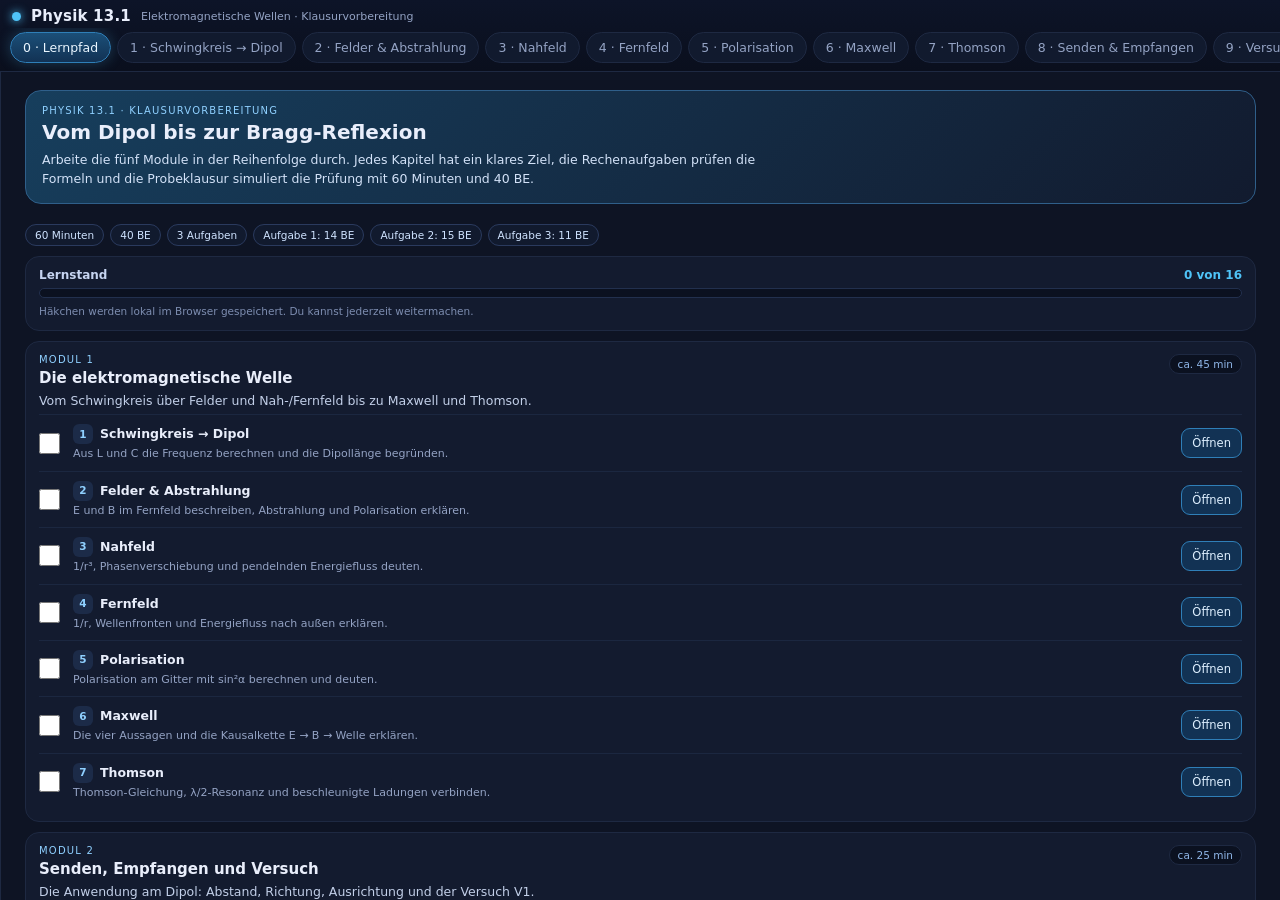
==== commit 5f2f2a57: "Lernpfad, Skriptreihenfolge und integrierte Probeklausur" ====
--- a/index.html
+++ b/index.html
@@ -4,14 +4,14 @@
 <meta charset="utf-8">
 <meta name="viewport" content="width=device-width,initial-scale=1,maximum-scale=1,user-scalable=no,viewport-fit=cover">
 <meta name="apple-mobile-web-app-capable" content="yes">
-<meta name="apple-mobile-web-app-title" content="Dipol">
+<meta name="apple-mobile-web-app-title" content="Ph 13.1">
 <link rel="apple-touch-icon" href="[data-uri]">
 <link rel="icon" href="[data-uri]">
 <meta name="mobile-web-app-capable" content="yes">
 <meta name="apple-mobile-web-app-status-bar-style" content="black-translucent">
 <meta name="theme-color" content="#070a14">
-<meta name="description" content="Interaktive Simulation zum hertzschen Dipol: Senden und Empfangen, Abstrahlcharakteristik, Polarisation.">
-<title>Hertzscher Dipol – Senden &amp; Empfangen</title>
+<meta name="description" content="Interaktive Klausurvorbereitung Physik 13.1: elektromagnetische Wellen, Dipol, Interferenz, Zeiger, Röntgen und Bragg.">
+<title>Physik 13.1: Elektromagnetische Wellen</title>
 <style>
 /* Hertzscher Dipol – interaktive Simulation */
 *{box-sizing:border-box;-webkit-tap-highlight-color:transparent}
@@ -126,6 +126,61 @@
 table.cmp th,table.cmp td{border:1px solid var(--line);padding:6px 8px;text-align:left;vertical-align:top}
 table.cmp th{background:#16213a;color:#bcd0f0;font-weight:600}
 
+.learn-hero{background:linear-gradient(135deg,rgba(23,64,95,.96),rgba(18,27,47,.96));
+  border:1px solid #2f5f8a;border-radius:16px;padding:14px 16px;margin-bottom:2px}
+.learn-kicker{font-size:10px;text-transform:uppercase;letter-spacing:1.2px;color:#8fd0ff;margin-bottom:4px}
+.learn-hero h2{margin:2px 0 6px;font-size:20px;line-height:1.2}
+.learn-hero p{margin:0;font-size:12.5px;line-height:1.55;color:#d3e2f8;max-width:760px}
+.learn-meta{display:flex;flex-wrap:wrap;gap:6px;margin-top:8px}
+.learn-pill{font-size:10.5px;color:#cfe3ff;background:#111a2e;border:1px solid #2a3a5e;
+  border-radius:999px;padding:4px 9px;white-space:nowrap}
+.learn-progress{display:flex;flex-direction:column;gap:6px}
+.learn-progress-top{display:flex;justify-content:space-between;align-items:baseline;gap:8px;font-size:12px;color:#c6d4f0}
+.learn-progress-top span{color:var(--accent);font-weight:650;font-variant-numeric:tabular-nums}
+.learn-bar{height:10px;border-radius:999px;background:#0b1120;border:1px solid #22304e;overflow:hidden}
+.learn-bar i{display:block;height:100%;width:0;background:linear-gradient(90deg,#2f7fb8,#4fc3f7);
+  border-radius:999px;transition:width .25s ease}
+.learn-hint{font-size:10.5px;color:#7d8db0;line-height:1.45}
+.learn-module{padding:12px 13px}
+.learn-module-head{display:flex;justify-content:space-between;align-items:flex-start;gap:10px}
+.learn-module-head h3{margin:2px 0 0;font-size:15px;line-height:1.25}
+.learn-time{font-size:10.5px;color:#8fb6e8;background:#0b1120;border:1px solid var(--line);
+  border-radius:999px;padding:3px 8px;white-space:nowrap}
+.learn-desc{color:#a9b8d8;font-size:11.5px;margin:5px 0 4px}
+.learn-row{display:grid;grid-template-columns:24px minmax(0,1fr) auto;gap:10px;align-items:center;
+  border-top:1px solid #1b2740;padding:9px 0}
+.learn-check{width:21px;height:21px;accent-color:var(--accent);margin:0;cursor:pointer}
+.learn-main{min-width:0}
+.learn-title{display:flex;align-items:center;gap:7px;font-size:12.5px;font-weight:600;color:#e9eefb;line-height:1.3}
+.learn-num{display:inline-flex;align-items:center;justify-content:center;min-width:20px;height:20px;
+  border-radius:6px;background:#1c2b48;color:#8fd0ff;font-size:10.5px;flex:0 0 auto}
+.learn-goal{font-size:11px;line-height:1.4;color:#94a3c4;margin-top:2px}
+.learn-open{margin-top:0;padding:7px 10px;font-size:11.5px;flex:0 0 auto}
+.learn-actions{display:flex;flex-wrap:wrap;gap:8px;padding:2px 0 8px}
+.learn-actions .jump{flex:1 1 180px;margin-top:0;font-size:12.5px;padding:10px 12px}
+.exam-top{display:flex;justify-content:space-between;align-items:center;gap:10px;flex-wrap:wrap}
+.exam-timer{font-family:ui-monospace,SFMono-Regular,Menlo,monospace;font-size:36px;font-weight:750;
+  letter-spacing:1px;color:var(--accent);line-height:1.05;font-variant-numeric:tabular-nums}
+.exam-timer.low{color:var(--bad)}
+.exam-nav{display:flex;gap:6px;margin-top:10px;flex-wrap:wrap}
+.exam-nav button{border:1px solid var(--line);background:#121b2f;color:var(--dim);font-size:12.5px;
+  padding:8px 14px;border-radius:9px;min-width:44px}
+.exam-nav button.on{background:#17405f;color:#eaf7ff;border-color:#2f7fb8}
+.exam-task-head{display:flex;justify-content:space-between;align-items:flex-start;gap:10px;margin-bottom:4px}
+.exam-task-head h3{margin:2px 0 0;font-size:15px;line-height:1.25}
+.exam-points{font-size:10.5px;color:#ffd9a8;background:#1b2438;border:1px solid #3a4a6a;
+  border-radius:999px;padding:3px 8px;white-space:nowrap}
+.exam-task ol,.exam-task ul{margin:4px 0 8px;padding-left:20px}
+.exam-task li{font-size:12.5px;line-height:1.5;color:#c2cfe8;margin:2px 0}
+.exam-task .cmp td{height:24px}
+.exam-head .exrow button{font-size:12px;padding:8px 10px}
+@media (max-width:520px){
+  .learn-hero h2{font-size:17px}
+  .learn-row{grid-template-columns:24px minmax(0,1fr)}
+  .learn-open{grid-column:2;justify-self:start;margin-top:2px}
+  .exam-timer{font-size:30px}
+}
+
 /* ---------- Querformat ---------- */
 @media (orientation:landscape) and (max-height:900px){
   .view.on{flex-direction:row}
@@ -147,8 +202,8 @@
   <header>
     <div class="brandrow">
       <span class="spark"></span>
-      <h1>Hertzscher Dipol</h1>
-      <span class="sub">Senden · Empfangen · Polarisation</span>
+      <h1>Physik 13.1</h1>
+      <span class="sub">Elektromagnetische Wellen · Klausurvorbereitung</span>
     </div>
     <nav id="tabs"></nav>
   </header>
@@ -1421,7 +1476,7 @@
 });
 
 /* ==================== 3 · Senden & Empfangen ==================== */
-const recvView = addView('recv', '3 · Senden & Empfangen', V => {
+const recvView = addView('recv', '8 · Senden & Empfangen', V => {
   V.cam.yaw = 0.62; V.cam.pitch = 0.24;
   V.homeCam = { yaw: 0.62, pitch: 0.24, dist: 8 };
   const st = {
@@ -1538,7 +1593,7 @@
 });
 
 /* ==================== 4 · Polarisation (3D) ==================== */
-addView('pol', '6 · Polarisation', V => {
+addView('pol', '5 · Polarisation', V => {
   V.cam.yaw = 1.02; V.cam.pitch = 0.26;
   V.homeCam = { yaw: 1.02, pitch: 0.26, dist: 9 };
   const st = { a: 45, mode: 'em', ph: 0, autoFit: true };
@@ -1813,7 +1868,7 @@
   container.append(card);
 }
 
-addView('test', '7 · Versuch V1', V => {
+addView('test', '9 · Versuch V1', V => {
   V.stage.remove();
   const cards = el('div', 'cards'); V.panel.append(cards);
   V.panel.classList.add('full');
@@ -1870,7 +1925,7 @@
 });
 
 /* ==================== 6 · Formeln & Merksätze ==================== */
-addView('calc', '9 · Formeln', V => {
+addView('calc', '14 · Formeln', V => {
   const st = { v: 47 };
   const G = grid(V.panel);
   const sF = slider(G, {
@@ -2085,7 +2140,7 @@
 }
 
 /* ==================== 4 · Nahfeld ==================== */
-fieldChapter('near', '4 · Nahfeld', {
+fieldChapter('near', '3 · Nahfeld', {
   r0: 0.20, rMin: 0.08, rMax: 2.0, rStep: 0.01, theta0: 90,
   extFixed: 1.05, showNear: false, showS: true, showFronts: false, showB: false, showEqGrid: true,
   notes: [
@@ -2099,7 +2154,7 @@
 });
 
 /* ==================== 5 · Fernfeld ==================== */
-fieldChapter('far', '5 · Fernfeld', {
+fieldChapter('far', '4 · Fernfeld', {
   r0: 4.0, rMin: 0.4, rMax: 9, rStep: 0.1, theta0: 90,
   extFixed: 0, showNear: true, showS: true, showFronts: true, showB: true, showEqGrid: false,
   notes: [
@@ -2154,7 +2209,7 @@
     n: '7', title: 'Gitter halb abdunkeln',
     text: 'Bei welchem Winkel α ist das Empfangsfeld genau halb so groß wie das Maximum?',
     unit: '°', answer: 45, tol: 0.02,
-    sol: 'sin² α = 0,5 → sin α = 0,7071 → <b>α = 45°</b>. (Die Helligkeit ∝ |E|² ist dabei nur 25 % des Maximums – im Kapitel 6 nachprüfen!)'
+    sol: 'sin² α = 0,5 → sin α = 0,7071 → <b>α = 45°</b>. (Die Helligkeit ∝ |E|² ist dabei nur 25 % des Maximums – im Kapitel 5 nachprüfen!)'
   },
   {
     n: '8', title: 'Ab wann ist es Fernfeld?',
@@ -2177,7 +2232,7 @@
   card.append(h);
   card.append(el('p', null, 'Drei gleich lange Zeiger haben die Phasenwinkel φ₁ = 0°, φ₂ = 180° und φ₃ = 360°. ' +
     'Konstruiere den Gesamtzeiger, lies seine Amplitude ab und entscheide, ob ein Hauptmaximum oder ein Nebenmaximum vorliegt. ' +
-    'Die Zeigerlänge eines einzelnen Zeigers ist 1. Diese Aufgabe gehört zu Kapitel 12.'));
+    'Die Zeigerlänge eines einzelnen Zeigers ist 1. Diese Aufgabe gehört zu Kapitel 11.'));
   const cv = el('canvas'); cv.className = 'zeiger-task'; card.append(cv);
   const drawRow = el('div', 'exrow');
   const bDraw = el('button', 'ghost', 'Kette und Gesamtzeiger konstruieren');
@@ -2289,13 +2344,13 @@
   cards.append(card);
 }
 
-addView('ex', '8 · Rechenaufgaben', V => {
+addView('ex', '15 · Rechenaufgaben', V => {
   V.stage.remove();
   V.panel.classList.add('full');
   const cards = el('div', 'cards'); V.panel.append(cards);
   const intro = el('div', 'note');
   intro.innerHTML = '<b>Rechenaufgaben.</b> Wert eintragen (Komma oder Punkt) und prüfen – oder den Lösungsweg aufklappen. ' +
-    'Alle Aufgaben lassen sich in den Kapiteln 3, 5 und 6 der Simulation nachprüfen. c = 3,00 · 10⁸ m/s.';
+    'Die Aufgaben lassen sich in den Kapiteln 1 bis 5 und 8 der Simulation nachprüfen. c = 3,00 · 10⁸ m/s.';
   cards.append(intro);
 
   EX.forEach(t => {
@@ -2412,7 +2467,7 @@
 }
 
 /* ==================== 10 · Maxwell ==================== */
-addView('maxwell', '10 · Maxwell', V => {
+addView('maxwell', '6 · Maxwell', V => {
   const st = { phase: 0, speed: 0.85, showE: true, showB: true, mode: 'wave' };
   const G = grid(V.panel);
   seg(G, {
@@ -2629,7 +2684,7 @@
 });
 
 /* ==================== 11 · Interferenz ==================== */
-addView('interf', '11 · Interferenz', V => {
+addView('interf', '10 · Interferenz', V => {
   const st = { mode: 'double', lam: 532, g: 0.20, b: 0.080, l: 2.40, phase: 0 };
   const G = grid(V.panel);
   const H = {};
@@ -2681,6 +2736,10 @@
     'Für das erste Minimum löschen sich je zwei Elementarwellen aus den beiden Spalthälften aus, weil ihr Gangunterschied λ/2 beträgt. Die hellen Maxima liegen in der Mitte und an den Rändern des Musters; zu den Rändern hin werden sie schnell schwächer.');
   note(G, '<b>Merke:</b> Beim Doppelspalt bestimmt der Spaltmittenabstand g die Lage der Maxima, beim Einzelspalt bestimmt die Spaltbreite b die Lage der Minima. ' +
     'Die endliche Spaltbreite b moduliert auch das Doppelspaltmuster: Sie bildet die Einhüllende.');
+  note(G, '<b>Kohärenz:</b> Interferenzmaxima und -minima sind nur mit kohärenten Wellen stabil, also mit festem Phasenunterschied während der Beobachtungszeit. ' +
+    'Die <b>zeitliche Kohärenz</b> wird durch die Kohärenzzeit τ_c und die Kohärenzlänge <span class="formula">L_c = c·τ_c</span> beschrieben; der Gangunterschied muss kleiner als L_c sein. ' +
+    'Die <b>räumliche Kohärenz</b> verlangt <span class="formula">a_q·sin β < λ</span>, wobei a_q der Abstand der Randpunkte der Quelle und β der Winkel ist, unter dem sie vom Beobachtungspunkt aus erscheinen. ' +
+    'Laserlicht hat eine große Kohärenzlänge, weißes Sonnenlicht nur etwa 1 µm.');
   V.setBadges(['Muster auf dem Schirm', 'Geometrie schematisch']);
 
   const SCREEN_HALF_D = 0.020;   // m
@@ -2902,7 +2961,7 @@
 });
 
 /* ==================== 12 · Zeiger ==================== */
-addView('zeiger', '12 · Zeiger', V => {
+addView('zeiger', '11 · Zeiger & Gitter', V => {
   const st = { N: 3, delta: 60, mode: 'chain' };
   const G = grid(V.panel);
   const sN = slider(G, {
@@ -3082,7 +3141,7 @@
 });
 
 /* ==================== 13 · Röntgen ==================== */
-addView('roentgen', '13 · Röntgen', V => {
+addView('roentgen', '12 · Röntgen', V => {
   const st = { U: 60, mode: 'total', phase: 0, speed: 0.8 };
   const G = grid(V.panel);
   const sU = slider(G, {
@@ -3284,7 +3343,7 @@
 });
 
 /* ==================== 14 · Bragg ==================== */
-addView('bragg', '14 · Bragg', V => {
+addView('bragg', '13 · Bragg', V => {
   const st = { d: 282, theta: 10.2, lambda: 100 };
   const G = grid(V.panel);
   const sD = slider(G, {
@@ -3441,7 +3500,7 @@
 });
 
 /* ==================== 15 · Thomson ==================== */
-addView('thomson', '15 · Thomson', V => {
+addView('thomson', '7 · Thomson', V => {
   const st = { L: 2.0, C: 2.0, mode: 'osc', phase: 0, speed: 0.8 };
   const G = grid(V.panel);
   slider(G, {
@@ -3586,6 +3645,486 @@
 });
 
 /* =========================================================================
+   Teil 6: Lernpfad und Probeklausur
+   ========================================================================= */
+
+/* ==================== 0 · Lernpfad ==================== */
+const LEARN_KEY = 'physik131_lernpfad_v1';
+const LEARN_MODULES = [
+  {
+    title: 'Die elektromagnetische Welle',
+    time: 'ca. 45 min',
+    desc: 'Vom Schwingkreis über Felder und Nah-/Fernfeld bis zu Maxwell und Thomson.',
+    items: [
+      { id: 'lc', n: '1', title: 'Schwingkreis → Dipol', goal: 'Aus L und C die Frequenz berechnen und die Dipollänge begründen.' },
+      { id: 'field', n: '2', title: 'Felder & Abstrahlung', goal: 'E und B im Fernfeld beschreiben, Abstrahlung und Polarisation erklären.' },
+      { id: 'near', n: '3', title: 'Nahfeld', goal: '1/r³, Phasenverschiebung und pendelnden Energiefluss deuten.' },
+      { id: 'far', n: '4', title: 'Fernfeld', goal: '1/r, Wellenfronten und Energiefluss nach außen erklären.' },
+      { id: 'pol', n: '5', title: 'Polarisation', goal: 'Polarisation am Gitter mit sin²α berechnen und deuten.' },
+      { id: 'maxwell', n: '6', title: 'Maxwell', goal: 'Die vier Aussagen und die Kausalkette E → B → Welle erklären.' },
+      { id: 'thomson', n: '7', title: 'Thomson', goal: 'Thomson-Gleichung, λ/2-Resonanz und beschleunigte Ladungen verbinden.' }
+    ]
+  },
+  {
+    title: 'Senden, Empfangen und Versuch',
+    time: 'ca. 25 min',
+    desc: 'Die Anwendung am Dipol: Abstand, Richtung, Ausrichtung und der Versuch V1.',
+    items: [
+      { id: 'recv', n: '8', title: 'Senden & Empfangen', goal: 'Empfang in Abhängigkeit von Abstand, Richtung und Ausrichtung erklären.' },
+      { id: 'test', n: '9', title: 'Versuch V1', goal: 'Die sechs Beobachtungen a bis f den physikalischen Aussagen zuordnen.' }
+    ]
+  },
+  {
+    title: 'Interferenz und Zeiger',
+    time: 'ca. 35 min',
+    desc: 'Doppelspalt, Einzelspalt, Gitter und die Zeigerdarstellung als gemeinsames Werkzeug.',
+    items: [
+      { id: 'interf', n: '10', title: 'Interferenz', goal: 'Doppel- und Einzelspalt mit Gangunterschied, Kleinwinkel und Schirmmuster berechnen.' },
+      { id: 'zeiger', n: '11', title: 'Zeiger & Gitter', goal: 'Zeiger addieren, Haupt- und Nebenmaxima bestimmen, Gitter deuten.' }
+    ]
+  },
+  {
+    title: 'Röntgenstrahlung und Bragg',
+    time: 'ca. 30 min',
+    desc: 'Entstehung der Röntgenstrahlung, Grenzwellenlänge und Interferenz an Netzebenen.',
+    items: [
+      { id: 'roentgen', n: '12', title: 'Röntgen', goal: 'Röhre, Brems- und charakteristische Strahlung, λmin und ALARA erklären.' },
+      { id: 'bragg', n: '13', title: 'Bragg', goal: 'Die Bragg-Bedingung k·λ = 2·d·sin θ anwenden.' }
+    ]
+  },
+  {
+    title: 'Formeln, Aufgaben und Prüfung',
+    time: 'ca. 90 min',
+    desc: 'Erst nachschlagen, dann rechnen, dann unter Prüfungsbedingungen schreiben.',
+    items: [
+      { id: 'calc', n: '14', title: 'Formeln', goal: 'Formeln und Konstanten sicher umstellen.' },
+      { id: 'ex', n: '15', title: 'Rechenaufgaben', goal: 'Gemischte Aufgaben mit Formel, Einheit und Kontrolle lösen.' },
+      { id: 'klausur', n: '16', title: 'Probeklausur', goal: '60 Minuten, 40 BE, drei Aufgaben unter Prüfungsbedingungen bearbeiten.' }
+    ]
+  }
+];
+
+addView('start', '0 · Lernpfad', V => {
+  V.stage.remove();
+  V.panel.classList.add('full');
+  const cards = el('div', 'cards');
+  V.panel.append(cards);
+
+  const hero = el('div', 'learn-hero');
+  hero.innerHTML = '<div class="learn-kicker">Physik 13.1 · Klausurvorbereitung</div>' +
+    '<h2>Vom Dipol bis zur Bragg-Reflexion</h2>' +
+    '<p>Arbeite die fünf Module in der Reihenfolge durch. Jedes Kapitel hat ein klares Ziel, ' +
+    'die Rechenaufgaben prüfen die Formeln und die Probeklausur simuliert die Prüfung mit 60 Minuten und 40 BE.</p>';
+  cards.append(hero);
+
+  const meta = el('div', 'learn-meta');
+  meta.innerHTML = '<span class="learn-pill">60 Minuten</span>' +
+    '<span class="learn-pill">40 BE</span>' +
+    '<span class="learn-pill">3 Aufgaben</span>' +
+    '<span class="learn-pill">Aufgabe 1: 14 BE</span>' +
+    '<span class="learn-pill">Aufgabe 2: 15 BE</span>' +
+    '<span class="learn-pill">Aufgabe 3: 11 BE</span>';
+  cards.append(meta);
+
+  const prog = el('div', 'card learn-progress');
+  prog.innerHTML = '<div class="learn-progress-top"><b>Lernstand</b><span>0 von 16</span></div>' +
+    '<div class="learn-bar"><i></i></div>' +
+    '<div class="learn-hint">Häkchen werden lokal im Browser gespeichert. Du kannst jederzeit weitermachen.</div>';
+  cards.append(prog);
+  const bar = prog.querySelector('.learn-bar i');
+  const status = prog.querySelector('.learn-progress-top span');
+
+  const valid = new Set(LEARN_MODULES.flatMap(m => m.items.map(it => it.id)));
+  let done = new Set();
+  try {
+    const raw = JSON.parse(localStorage.getItem(LEARN_KEY) || '[]');
+    done = new Set(raw.filter(id => valid.has(id)));
+  } catch (_) { done = new Set(); }
+  const boxes = [];
+  const update = () => {
+    const n = done.size, total = valid.size;
+    bar.style.width = (total ? n / total * 100 : 0) + '%';
+    status.textContent = n + ' von ' + total;
+  };
+  const save = () => {
+    try { localStorage.setItem(LEARN_KEY, JSON.stringify([...done])); } catch (_) { }
+    update();
+  };
+
+  LEARN_MODULES.forEach((mod, mi) => {
+    const box = el('div', 'card learn-module');
+    const head = el('div', 'learn-module-head');
+    head.innerHTML = '<div><div class="learn-kicker">Modul ' + (mi + 1) + '</div><h3>' + mod.title + '</h3></div>' +
+      '<span class="learn-time">' + mod.time + '</span>';
+    box.append(head);
+    box.append(el('p', 'learn-desc', mod.desc));
+    mod.items.forEach(it => {
+      const row = el('div', 'learn-row');
+      const cb = el('input');
+      cb.type = 'checkbox'; cb.className = 'learn-check'; cb.checked = done.has(it.id);
+      cb.addEventListener('change', () => {
+        if (cb.checked) done.add(it.id); else done.delete(it.id);
+        save();
+      });
+      boxes.push({ cb, id: it.id });
+      const main = el('div', 'learn-main');
+      main.innerHTML = '<div class="learn-title"><span class="learn-num">' + it.n + '</span>' + it.title + '</div>' +
+        '<div class="learn-goal">' + it.goal + '</div>';
+      const btn = el('button', 'jump learn-open', 'Öffnen');
+      btn.onclick = () => {
+        const v = views.find(x => x.id === it.id);
+        if (v) showView(v);
+      };
+      row.append(cb, main, btn);
+      box.append(row);
+    });
+    cards.append(box);
+  });
+
+  const refresh = () => {
+    try {
+      const raw = JSON.parse(localStorage.getItem(LEARN_KEY) || '[]');
+      done = new Set(raw.filter(id => valid.has(id)));
+    } catch (_) { done = new Set(); }
+    boxes.forEach(b => { b.cb.checked = done.has(b.id); });
+    update();
+  };
+  V.onShow = refresh;
+
+  const actions = el('div', 'learn-actions');
+  const bExam = el('button', 'jump', 'Probeklausur starten');
+  bExam.onclick = () => {
+    const v = views.find(x => x.id === 'klausur');
+    if (v) showView(v);
+  };
+  const bForm = el('button', 'jump', 'Formeln öffnen');
+  bForm.onclick = () => {
+    const v = views.find(x => x.id === 'calc');
+    if (v) showView(v);
+  };
+  const bReset = el('button', 'jump ghost', 'Lernstand zurücksetzen');
+  bReset.onclick = () => {
+    done.clear();
+    boxes.forEach(b => { b.cb.checked = false; });
+    save();
+  };
+  actions.append(bExam, bForm, bReset);
+  cards.append(actions);
+
+  const foot = el('div', 'note');
+  foot.innerHTML = '<b>Prüfungsformat:</b> 60 Minuten, 40 BE, drei Aufgaben. ' +
+    'Aufgabe 1 prüft Dipol, Schwingkreis und Maxwell, Aufgabe 2 Doppelspalt, Einzelspalt und Zeiger, ' +
+    'Aufgabe 3 Röntgenstrahlung und Bragg. Die vollständige schriftliche Fassung liegt in ' +
+    '<span class="formula">Physik/pruefungen/2026-10-25_klausur-13-1_klausur.md</span>.';
+  cards.append(foot);
+
+  update();
+});
+
+/* ==================== 16 · Probeklausur ==================== */
+const EXAM_TASKS = [
+  {
+    title: 'Aufgabe 1 · Dipol und Schwingkreis',
+    points: 14,
+    links: [['lc', '1 · Schwingkreis → Dipol'], ['maxwell', '6 · Maxwell'], ['thomson', '7 · Thomson']],
+    html: '<p>Ein hertzscher Dipol wird von einem Schwingkreis mit der Induktivität ' +
+      '<span class="formula">L = 2,0 µH</span> und der Kapazität <span class="formula">C = 1,0 pF</span> gespeist.</p>' +
+      '<table class="cmp"><tr><th>Teil</th><th>Aufgabe</th><th>BE</th></tr>' +
+      '<tr><td>a</td><td>Frequenz mit der Thomson-Gleichung berechnen</td><td>3</td></tr>' +
+      '<tr><td>b</td><td>Wellenlänge und optimale Dipollänge berechnen</td><td>3</td></tr>' +
+      '<tr><td>c</td><td>Resonanzbedingung des Dipols begründen</td><td>2</td></tr>' +
+      '<tr><td>d</td><td>Maxwell-Aussagen zuordnen</td><td>4</td></tr>' +
+      '<tr><td>e</td><td>Elektromagnetische Welle skizzieren</td><td>2</td></tr></table>' +
+      '<p><b>a)</b> Berechnen Sie die Frequenz f des Schwingkreises mit der Thomson-Gleichung.</p>' +
+      '<p><b>b)</b> Berechnen Sie die Wellenlänge λ und die optimale Dipollänge l = λ/2.</p>' +
+      '<p><b>c)</b> Begründen Sie, warum ein Dipol für eine gegebene Frequenz etwa eine halbe Wellenlänge lang sein muss.</p>' +
+      '<p><b>d)</b> Ordnen Sie die vier Maxwell-Aussagen den Situationen A bis D zu. Jede Aussage wird genau einmal verwendet.</p>' +
+      '<p><b>Maxwell-Aussagen:</b></p><ol>' +
+      '<li>Ladungen sind die Quellen und Senken des elektrischen Feldes.</li>' +
+      '<li>Es gibt keine magnetischen Monopole.</li>' +
+      '<li>Ein sich änderndes Magnetfeld erzeugt ein elektrisches Feld.</li>' +
+      '<li>Ein Strom oder ein sich änderndes elektrisches Feld erzeugt ein magnetisches Feld.</li></ol>' +
+      '<p><b>Situationen:</b></p><ul>' +
+      '<li><b>A.</b> Die magnetischen Feldlinien eines Stabmagneten sind in sich geschlossen und haben keinen Anfang und kein Ende.</li>' +
+      '<li><b>B.</b> Die elektrischen Feldlinien einer positiven Punktladung beginnen an der Ladung und verlaufen nach außen.</li>' +
+      '<li><b>C.</b> In einer Leiterschleife entsteht ein elektrisches Feld, wenn sich das Magnetfeld durch die Schleife ändert.</li>' +
+      '<li><b>D.</b> Zwischen den Platten eines sich aufladenden Kondensators entsteht ein ringförmiges Magnetfeld, obwohl dort keine Ladungen fließen.</li></ul>' +
+      '<p><b>e)</b> Skizzieren Sie eine elektromagnetische Welle im Fernfeld. Zeichnen Sie E, B und die Ausbreitungsrichtung ein. ' +
+      'Erläutern Sie in einem Satz, wie E und B zueinander schwingen.</p>',
+    sol: '<p><b>a)</b> <span class="formula">f = 1/(2π√(L·C))</span>. Mit ' +
+      '<span class="formula">L·C = 2,0·10⁻¹⁸ s²</span> und <span class="formula">√(L·C) = 1,414·10⁻⁹ s</span> folgt ' +
+      '<span class="formula">f = 1/(2π·1,414·10⁻⁹ s) ≈ 1,13·10⁸ Hz</span>. Also <b>f ≈ 113 MHz</b>.</p>' +
+      '<p><b>b)</b> <span class="formula">λ = c/f = (3,00·10⁸ m/s)/(1,13·10⁸ Hz) ≈ 2,66 m</span>. ' +
+      'Die optimale Dipollänge ist <span class="formula">l = λ/2 ≈ 1,33 m</span>.</p>' +
+      '<p><b>c)</b> Auf dem Dipol bildet sich eine stehende Welle. Bei der Grundschwingung liegt an beiden Enden ein Bauch ' +
+      'und in der Mitte ein Knoten. Damit passt genau eine halbe Wellenlänge auf den Dipol: <span class="formula">l = λ/2</span>. ' +
+      'Die ankommende Schwingung wird resonant verstärkt.</p>' +
+      '<p><b>d)</b> 1-B, 2-A, 3-C, 4-D. Je richtige Zuordnung 1 BE.</p>' +
+      '<p><b>e)</b> Die Welle läuft zum Beispiel in x-Richtung. E schwingt senkrecht dazu, B senkrecht zu E und senkrecht zur ' +
+      'Ausbreitungsrichtung. Im Fernfeld schwingen E und B in Phase und stehen an jedem Ort senkrecht aufeinander.</p>'
+  },
+  {
+    title: 'Aufgabe 2 · Doppelspalt, Einzelspalt und Zeiger',
+    points: 15,
+    links: [['interf', '10 · Interferenz'], ['zeiger', '11 · Zeiger & Gitter']],
+    html: '<p>Ein Doppelspalt mit dem Spaltmittenabstand <span class="formula">g = 0,25 mm</span> wird mit Laserlicht beleuchtet. ' +
+      'Auf einem Schirm im Abstand <span class="formula">l = 2,40 m</span> haben benachbarte Maxima den Abstand ' +
+      '<span class="formula">Δa = 6,1 mm</span>.</p>' +
+      '<table class="cmp"><tr><th>Teil</th><th>Aufgabe</th><th>BE</th></tr>' +
+      '<tr><td>a</td><td>Wellenlänge aus Δa, g und l berechnen</td><td>3</td></tr>' +
+      '<tr><td>b</td><td>Lage des Maximums 3. Ordnung berechnen</td><td>2</td></tr>' +
+      '<tr><td>c</td><td>Erstes Minimum des Einzelspalts berechnen</td><td>3</td></tr>' +
+      '<tr><td>d</td><td>Bedingungen für Maxima und Minima gegenüberstellen</td><td>4</td></tr>' +
+      '<tr><td>e</td><td>Zeigerdiagramme für Haupt- und Nebenmaximum zeichnen</td><td>3</td></tr></table>' +
+      '<p><b>a)</b> Leiten Sie mit der Kleinwinkelnaherung den Zusammenhang zwischen Δa, g, l und λ her und berechnen Sie λ.</p>' +
+      '<p><b>b)</b> Berechnen Sie die Entfernung des Maximums 3. Ordnung von der optischen Achse.</p>' +
+      '<p><b>c)</b> Der Doppelspalt hat die Spaltbreite <span class="formula">b = 0,080 mm</span>. ' +
+      'Berechnen Sie den Winkel und die Entfernung des ersten Einzelspalt-Minimums von der optischen Achse.</p>' +
+      '<p><b>d)</b> Stellen Sie die Bedingungen für Maxima und Minima am Doppelspalt und am Einzelspalt gegenüber. ' +
+      'Gehen Sie auf die Ordnung k und die Rolle von g bzw. b ein.</p>' +
+      '<table class="cmp"><tr><th></th><th>Doppelspalt</th><th>Einzelspalt</th></tr>' +
+      '<tr><td>Gangunterschied</td><td></td><td></td></tr>' +
+      '<tr><td>Maximum k-ter Ordnung</td><td></td><td></td></tr>' +
+      '<tr><td>Minimum k-ter Ordnung</td><td></td><td></td></tr>' +
+      '<tr><td>Einfluss</td><td></td><td></td></tr></table>' +
+      '<p><b>e)</b> Zeichnen Sie je ein Zeigerdiagramm für das Hauptmaximum und das Nebenmaximum eines Dreifachspalts. ' +
+      'Erklären Sie anhand der Zeiger die jeweilige Amplitude.</p>',
+    sol: '<p><b>a)</b> Für kleine Winkel gilt <span class="formula">sin α ≈ tan α = a/l</span>. Mit ' +
+      '<span class="formula">Δs = g·sin α</span> folgt für das Maximum k-ter Ordnung ' +
+      '<span class="formula">k·λ = g·a_k/l</span>. Der Abstand benachbarter Maxima ist ' +
+      '<span class="formula">Δa = λ·l/g</span>, also <span class="formula">λ = Δa·g/l</span>. Einsetzen: ' +
+      '<span class="formula">λ = (6,1·10⁻³ m·0,25·10⁻³ m)/(2,40 m) ≈ 6,35·10⁻⁷ m</span>. Also <b>λ ≈ 635 nm</b>.</p>' +
+      '<p><b>b)</b> <span class="formula">a₃ = 3·Δa = 3·6,1 mm = 18,3 mm</span>.</p>' +
+      '<p><b>c)</b> <span class="formula">b·sin α₁ = λ</span>, also ' +
+      '<span class="formula">sin α₁ = 635·10⁻⁹ m / 80·10⁻⁶ m ≈ 7,94·10⁻³</span> und ' +
+      '<span class="formula">α₁ ≈ 0,455°</span>. Die Entfernung ist ' +
+      '<span class="formula">a₁ = l·tan α₁ ≈ 2,40 m·7,94·10⁻³ ≈ 19,1 mm</span>.</p>' +
+      '<p><b>d)</b> Doppelspalt: <span class="formula">Δs = g·sin α</span>, Maxima ' +
+      '<span class="formula">|Δs| = k·λ</span> mit k = 0, 1, 2, …, Minima ' +
+      '<span class="formula">|Δs| = (2k−1)·λ/2</span> mit k = 1, 2, … . Der Spaltmittenabstand g bestimmt den Abstand der Maxima. ' +
+      'Einzelspalt: <span class="formula">Δs = b·sin α</span>, Minima ' +
+      '<span class="formula">b·sin α = k·λ</span> mit k = 1, 2, …, Maxima ' +
+      '<span class="formula">b·sin α = (2k+1)·λ/2</span> mit k = 1, 2, … . Die Spaltbreite b bestimmt die Lage der Minima. ' +
+      'In der Mitte ist das Einzelspaltmuster hell, weil dort alle Elementarwellen den gleichen Weg haben und sich konstruktiv überlagern.</p>' +
+      '<p><b>e)</b> Hauptmaximum: Alle drei Zeiger zeigen in dieselbe Richtung, zum Beispiel 0°, 0°, 0°. ' +
+      '<span class="formula">A_res = 3·A₀</span>, die Intensität ist <span class="formula">9·A₀²</span>. ' +
+      'Nebenmaximum: Die Phasen sind 0°, 180° und 360°. Zwei Zeiger zeigen nach rechts, einer nach links. ' +
+      '<span class="formula">A_res = A₀</span>, die Intensität ist <span class="formula">A₀²</span>, also 1/9 des Hauptmaximums.</p>'
+  },
+  {
+    title: 'Aufgabe 3 · Röntgenstrahlung und Bragg-Reflexion',
+    points: 11,
+    links: [['roentgen', '12 · Röntgen'], ['bragg', '13 · Bragg']],
+    html: '<p>Eine Röntgenröhre wird mit der Beschleunigungsspannung <span class="formula">U = 40 kV</span> betrieben. ' +
+      'Die Röhre besitzt eine Glühkathode, einen Wehnelt-Zylinder und eine gekühlte Anode.</p>' +
+      '<table class="cmp"><tr><th>Teil</th><th>Aufgabe</th><th>BE</th></tr>' +
+      '<tr><td>a</td><td>Aufbau und Entstehung der beiden Strahlungsanteile beschreiben</td><td>4</td></tr>' +
+      '<tr><td>b</td><td>Grenzwellenlänge und maximale Photonenenergie berechnen</td><td>2</td></tr>' +
+      '<tr><td>c</td><td>Ende des Bremsspektrums und Materialabhängigkeit erklären</td><td>2</td></tr>' +
+      '<tr><td>d</td><td>Bragg-Reflexion skizzieren und Glanzwinkel berechnen</td><td>3</td></tr></table>' +
+      '<p><b>a)</b> Beschreiben Sie den Aufbau der Röntgenröhre und die Entstehung der Bremsstrahlung sowie der charakteristischen Strahlung. ' +
+      'Gehen Sie auf die Rolle von Kathode, Anode und Beschleunigungsspannung ein.</p>' +
+      '<p><b>b)</b> Berechnen Sie die Grenzwellenlänge λ_min und die maximale Photonenenergie.</p>' +
+      '<p><b>c)</b> Erklären Sie, warum das Bremsspektrum bei λ_min endet und warum die charakteristischen Linien vom Anodenmaterial abhängen.</p>' +
+      '<p><b>d)</b> An einem NaCl-Kristall mit dem Netzebenenabstand <span class="formula">d = 282 pm</span> wird die Röntgenstrahlung reflektiert. ' +
+      'Skizzieren Sie die Bragg-Reflexion mit dem Glanzwinkel θ und dem Gangunterschied. ' +
+      'Berechnen Sie den Glanzwinkel für die Reflexion 1. Ordnung mit λ = λ_min.</p>',
+    sol: '<p><b>a)</b> Die Glühkathode setzt Elektronen frei. Der Wehnelt-Zylinder bündelt den Strahl, die Spannung U beschleunigt die Elektronen zur Anode. ' +
+      'Dort werden sie abgebremst, die Anode wird gekühlt. Bremsstrahlung entsteht durch Abbremsen und Ablenken der Elektronen im Feld der Anodenatome; ' +
+      'sie hat ein kontinuierliches Spektrum, und die maximale Photonenenergie ist <span class="formula">E_max = e·U</span>. ' +
+      'Charakteristische Strahlung entsteht, wenn ein Elektron ein inneres Hüllenelektron herausschlägt und ein äußeres Elektron nachrückt. ' +
+      'Die Photonenenergien sind für das Anodenmaterial typisch, es entsteht ein Linienspektrum.</p>' +
+      '<p><b>b)</b> <span class="formula">λ_min = h·c/(e·U) = 1240 eV·nm / 40 000 eV ≈ 0,031 nm = 31 pm</span>. ' +
+      '<span class="formula">E_max = e·U = 40 keV</span>.</p>' +
+      '<p><b>c)</b> Ein Photon kann höchstens die gesamte kinetische Energie eines Elektrons übernehmen. Bei kleinerer Wellenlänge wäre die Photonenenergie größer als e·U. ' +
+      'Die charakteristischen Linien hängen vom Anodenmaterial ab, weil die Energiedifferenzen der Elektronenschalen von der Atomart bestimmt werden.</p>' +
+      '<p><b>d)</b> Bragg-Bedingung: <span class="formula">k·λ = 2·d·sin θ</span>. Für k = 1 und λ = 31 pm: ' +
+      '<span class="formula">sin θ = 31 pm / (2·282 pm) = 31/564 ≈ 0,0550</span>, also <span class="formula">θ ≈ 3,15°</span>. ' +
+      'In der Skizze trifft ein Strahl unter dem Glanzwinkel θ auf die obere Netzebene, ein paralleler Strahl auf die untere. ' +
+      'Der Gangunterschied der reflektierten Strahlen ist <span class="formula">2·d·sin θ</span>.</p>'
+  }
+];
+
+addView('klausur', '16 · Probeklausur', V => {
+  V.stage.remove();
+  V.panel.classList.add('full');
+  const cards = el('div', 'cards');
+  V.panel.append(cards);
+
+  const intro = el('div', 'card');
+  intro.innerHTML = '<div class="learn-kicker">Prüfungsmodus</div>' +
+    '<h3>Probeklausur Physik 13.1</h3>' +
+    '<p>60 Minuten, 40 BE, drei Aufgaben. Die Aufgaben werden nacheinander angezeigt. ' +
+    'Die Lösungen erscheinen erst nach dem Abgeben oder nach Ablauf der Zeit.</p>' +
+    '<div class="learn-meta"><span class="learn-pill">60 Minuten</span><span class="learn-pill">40 BE</span>' +
+    '<span class="learn-pill">Aufgabe 1: 14 BE</span><span class="learn-pill">Aufgabe 2: 15 BE</span>' +
+    '<span class="learn-pill">Aufgabe 3: 11 BE</span></div>' +
+    '<div class="note"><b>Hilfsmittel:</b> Formelsammlung, Taschenrechner ohne CAS, Zeichengerät. ' +
+    'Rechne auf Papier und trage nur die Ergebnisse in deine Aufzeichnungen ein.</div>' +
+    '<div class="note"><b>Die drei Aufgaben:</b><br>' +
+    '1. Dipol und Schwingkreis: Frequenz, Wellenlänge, Dipollänge, Maxwell-Aussagen, Skizze (14 BE).<br>' +
+    '2. Doppelspalt, Einzelspalt und Zeiger: Wellenlänge, Minima, Bedingungen, Zeigerdiagramme (15 BE).<br>' +
+    '3. Röntgenstrahlung und Bragg: Entstehung, Grenzwellenlänge, Bragg-Winkel (11 BE).</div>' +
+    '<div class="exrow"><button class="jump" id="exam-start">Klausur starten</button>' +
+    '<button class="jump ghost" id="exam-home">Zum Lernpfad</button></div>';
+  cards.append(intro);
+
+  const head = el('div', 'card exam-head');
+  head.style.display = 'none';
+  head.innerHTML = '<div class="exam-top"><div><div class="learn-kicker">Restzeit</div>' +
+    '<div class="exam-timer">60:00</div></div><div class="exam-meta">' +
+    '<span class="learn-pill">40 BE</span><span class="learn-pill">3 Aufgaben</span></div></div>' +
+    '<div class="exam-nav"></div>' +
+    '<div class="exrow"><button class="ghost" id="exam-prev">Zurück</button>' +
+    '<button class="ghost" id="exam-next">Weiter</button>' +
+    '<button id="exam-submit">Abgeben</button>' +
+    '<button class="ghost" id="exam-reset">Neu starten</button></div>';
+  cards.append(head);
+
+  const taskCard = el('div', 'card exam-task');
+  taskCard.style.display = 'none';
+  cards.append(taskCard);
+
+  const solWrap = el('div');
+  cards.append(solWrap);
+
+  const timerEl = head.querySelector('.exam-timer');
+  const nav = head.querySelector('.exam-nav');
+  const bPrev = head.querySelector('#exam-prev');
+  const bNext = head.querySelector('#exam-next');
+  const bSubmit = head.querySelector('#exam-submit');
+  const bReset = head.querySelector('#exam-reset');
+  const bStart = intro.querySelector('#exam-start');
+  const bHome = intro.querySelector('#exam-home');
+
+  const state = { running: false, submitted: false, current: 0, remaining: 3600, timer: null };
+  const fmt = s => {
+    s = Math.max(0, s);
+    return String(Math.floor(s / 60)).padStart(2, '0') + ':' + String(s % 60).padStart(2, '0');
+  };
+  const updateTimer = () => {
+    timerEl.textContent = fmt(state.remaining);
+    timerEl.classList.toggle('low', state.remaining <= 300);
+  };
+  const stopTimer = () => {
+    if (state.timer) clearInterval(state.timer);
+    state.timer = null;
+  };
+  const startTimer = () => {
+    stopTimer();
+    state.timer = setInterval(() => {
+      if (!state.running) return;
+      state.remaining--;
+      updateTimer();
+      if (state.remaining <= 0) submit(true);
+    }, 1000);
+  };
+
+  const renderNav = () => {
+    nav.innerHTML = '';
+    EXAM_TASKS.forEach((t, i) => {
+      const b = el('button', state.current === i ? 'on' : null, (i + 1) + '');
+      b.onclick = () => { state.current = i; renderTask(); };
+      nav.append(b);
+    });
+  };
+
+  const renderTask = () => {
+    renderNav();
+    bPrev.disabled = state.current === 0;
+    bNext.disabled = state.current === EXAM_TASKS.length - 1;
+    const t = EXAM_TASKS[state.current];
+    taskCard.innerHTML = '<div class="exam-task-head"><div><div class="learn-kicker">Aufgabe ' +
+      (state.current + 1) + ' von ' + EXAM_TASKS.length + '</div><h3>' + t.title + '</h3></div>' +
+      '<span class="exam-points">' + t.points + ' BE</span></div>' + t.html;
+    const links = el('div', 'exrow');
+    t.links.forEach(([id, label]) => {
+      const b = el('button', 'jump ghost', 'Kapitel: ' + label);
+      b.onclick = () => {
+        const v = views.find(x => x.id === id);
+        if (v) showView(v);
+      };
+      links.append(b);
+    });
+    taskCard.append(links);
+  };
+
+  const renderSolutions = () => {
+    solWrap.innerHTML = '';
+    const note = el('div', 'note');
+    note.innerHTML = state.remaining <= 0 ? '<b>Zeit abgelaufen.</b> Vergleiche jetzt deine Lösungen.' :
+      '<b>Abgegeben.</b> Vergleiche jetzt deine Lösungen mit deinem Rechenweg.';
+    solWrap.append(note);
+    EXAM_TASKS.forEach((t, i) => {
+      const card = el('div', 'card');
+      card.innerHTML = '<div class="exam-task-head"><div><div class="learn-kicker">Lösung ' +
+        (i + 1) + '</div><h3>' + t.title + '</h3></div><span class="exam-points">' + t.points + ' BE</span></div>';
+      const sol = el('div', 'sol on');
+      sol.innerHTML = t.sol;
+      card.append(sol);
+      solWrap.append(card);
+    });
+  };
+
+  const submit = auto => {
+    if (!state.running && state.submitted) return;
+    state.running = false;
+    state.submitted = true;
+    stopTimer();
+    if (auto) state.remaining = 0;
+    updateTimer();
+    bSubmit.disabled = true;
+    bSubmit.textContent = 'Abgegeben';
+    try {
+      const arr = JSON.parse(localStorage.getItem(LEARN_KEY) || '[]');
+      if (!arr.includes('klausur')) arr.push('klausur');
+      localStorage.setItem(LEARN_KEY, JSON.stringify(arr));
+    } catch (_) { }
+    renderTask();
+    renderSolutions();
+  };
+
+  const reset = () => {
+    state.running = false;
+    state.submitted = false;
+    state.current = 0;
+    state.remaining = 3600;
+    stopTimer();
+    updateTimer();
+    bSubmit.disabled = false;
+    bSubmit.textContent = 'Abgeben';
+    intro.style.display = '';
+    head.style.display = 'none';
+    taskCard.style.display = 'none';
+    solWrap.innerHTML = '';
+    taskCard.innerHTML = '';
+  };
+
+  const start = () => {
+    reset();
+    state.running = true;
+    state.submitted = false;
+    state.remaining = 3600;
+    intro.style.display = 'none';
+    head.style.display = '';
+    taskCard.style.display = '';
+    updateTimer();
+    bSubmit.disabled = false;
+    bSubmit.textContent = 'Abgeben';
+    renderTask();
+    startTimer();
+  };
+
+  bStart.onclick = start;
+  bHome.onclick = () => { const v = views.find(x => x.id === 'start'); if (v) showView(v); };
+  bPrev.onclick = () => { if (state.current > 0) { state.current--; renderTask(); } };
+  bNext.onclick = () => { if (state.current < EXAM_TASKS.length - 1) { state.current++; renderTask(); } };
+  bSubmit.onclick = () => submit(false);
+  bReset.onclick = reset;
+  updateTimer();
+});
+
+/* =========================================================================
    Start: Ansichten beobachten, Deep-Link (#id) auswerten, Schleife starten
    ========================================================================= */
 /* Tabs nach der Nummer im Titel sortieren (Reihenfolge der Definition ist egal) */
@@ -3602,7 +4141,7 @@
 });
 window.addEventListener('resize', () => views.forEach(v => v.resize()));
 const hStart = location.hash.replace('#', '');
-showView(views.find(v => v.id === hStart) || views[0]);
+showView(views.find(v => v.id === hStart) || views.find(v => v.id === 'start') || views[0]);
 window.addEventListener('hashchange', () => {
   const v = views.find(x => x.id === location.hash.replace('#', ''));
   if (v) showView(v);
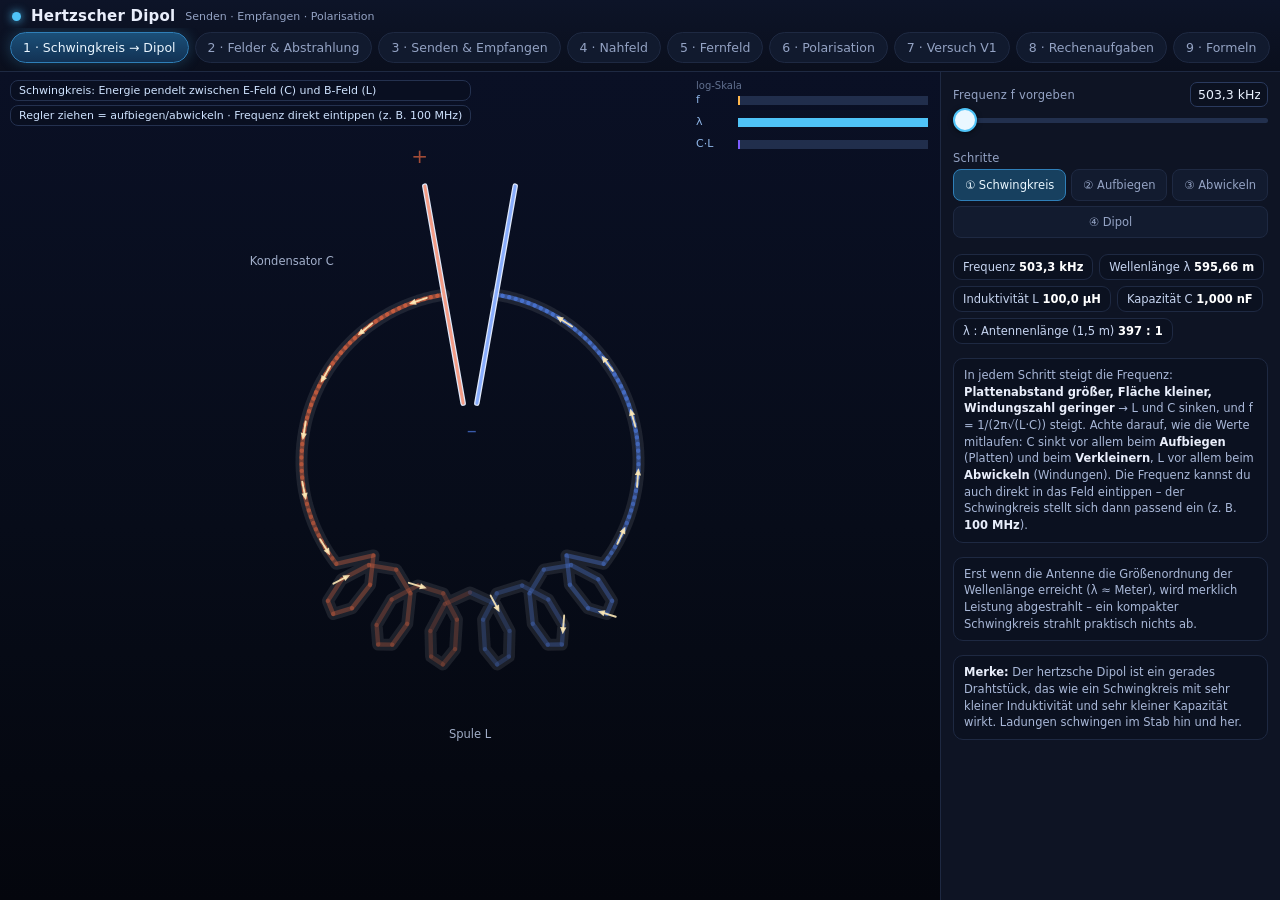
==== commit 5b3c215c: "GitHub Pages auf den Originalstand zurückgeführt" ====
--- a/index.html
+++ b/index.html
@@ -4,14 +4,14 @@
 <meta charset="utf-8">
 <meta name="viewport" content="width=device-width,initial-scale=1,maximum-scale=1,user-scalable=no,viewport-fit=cover">
 <meta name="apple-mobile-web-app-capable" content="yes">
-<meta name="apple-mobile-web-app-title" content="Ph 13.1">
+<meta name="apple-mobile-web-app-title" content="Dipol">
 <link rel="apple-touch-icon" href="[data-uri]">
 <link rel="icon" href="[data-uri]">
 <meta name="mobile-web-app-capable" content="yes">
 <meta name="apple-mobile-web-app-status-bar-style" content="black-translucent">
 <meta name="theme-color" content="#070a14">
-<meta name="description" content="Interaktive Klausurvorbereitung Physik 13.1: elektromagnetische Wellen, Dipol, Interferenz, Zeiger, Röntgen und Bragg.">
-<title>Physik 13.1: Elektromagnetische Wellen</title>
+<meta name="description" content="Interaktive Simulation zum hertzschen Dipol: Senden und Empfangen, Abstrahlcharakteristik, Polarisation.">
+<title>Hertzscher Dipol – Senden &amp; Empfangen</title>
 <style>
 /* Hertzscher Dipol – interaktive Simulation */
 *{box-sizing:border-box;-webkit-tap-highlight-color:transparent}
@@ -109,8 +109,6 @@
 .card h3 .n{display:inline-flex;width:20px;height:20px;border-radius:6px;background:#1c2b48;color:#8fd0ff;
   font-size:11.5px;align-items:center;justify-content:center;flex:0 0 auto}
 .card p{margin:4px 0;font-size:12.5px;line-height:1.5;color:#c2cfe8}
-canvas.zeiger-task{display:block;width:100%;height:190px;background:#0a1020;border:1px solid var(--line);
-  border-radius:10px;margin-top:8px}
 .card .ans{display:flex;flex-direction:column;gap:6px;margin-top:8px}
 .card .ans button{text-align:left;border:1px solid var(--line);background:#111a2e;color:#c2cfe8;font-size:12.5px;
   padding:9px 11px;border-radius:9px;line-height:1.4}
@@ -126,61 +124,6 @@
 table.cmp th,table.cmp td{border:1px solid var(--line);padding:6px 8px;text-align:left;vertical-align:top}
 table.cmp th{background:#16213a;color:#bcd0f0;font-weight:600}
 
-.learn-hero{background:linear-gradient(135deg,rgba(23,64,95,.96),rgba(18,27,47,.96));
-  border:1px solid #2f5f8a;border-radius:16px;padding:14px 16px;margin-bottom:2px}
-.learn-kicker{font-size:10px;text-transform:uppercase;letter-spacing:1.2px;color:#8fd0ff;margin-bottom:4px}
-.learn-hero h2{margin:2px 0 6px;font-size:20px;line-height:1.2}
-.learn-hero p{margin:0;font-size:12.5px;line-height:1.55;color:#d3e2f8;max-width:760px}
-.learn-meta{display:flex;flex-wrap:wrap;gap:6px;margin-top:8px}
-.learn-pill{font-size:10.5px;color:#cfe3ff;background:#111a2e;border:1px solid #2a3a5e;
-  border-radius:999px;padding:4px 9px;white-space:nowrap}
-.learn-progress{display:flex;flex-direction:column;gap:6px}
-.learn-progress-top{display:flex;justify-content:space-between;align-items:baseline;gap:8px;font-size:12px;color:#c6d4f0}
-.learn-progress-top span{color:var(--accent);font-weight:650;font-variant-numeric:tabular-nums}
-.learn-bar{height:10px;border-radius:999px;background:#0b1120;border:1px solid #22304e;overflow:hidden}
-.learn-bar i{display:block;height:100%;width:0;background:linear-gradient(90deg,#2f7fb8,#4fc3f7);
-  border-radius:999px;transition:width .25s ease}
-.learn-hint{font-size:10.5px;color:#7d8db0;line-height:1.45}
-.learn-module{padding:12px 13px}
-.learn-module-head{display:flex;justify-content:space-between;align-items:flex-start;gap:10px}
-.learn-module-head h3{margin:2px 0 0;font-size:15px;line-height:1.25}
-.learn-time{font-size:10.5px;color:#8fb6e8;background:#0b1120;border:1px solid var(--line);
-  border-radius:999px;padding:3px 8px;white-space:nowrap}
-.learn-desc{color:#a9b8d8;font-size:11.5px;margin:5px 0 4px}
-.learn-row{display:grid;grid-template-columns:24px minmax(0,1fr) auto;gap:10px;align-items:center;
-  border-top:1px solid #1b2740;padding:9px 0}
-.learn-check{width:21px;height:21px;accent-color:var(--accent);margin:0;cursor:pointer}
-.learn-main{min-width:0}
-.learn-title{display:flex;align-items:center;gap:7px;font-size:12.5px;font-weight:600;color:#e9eefb;line-height:1.3}
-.learn-num{display:inline-flex;align-items:center;justify-content:center;min-width:20px;height:20px;
-  border-radius:6px;background:#1c2b48;color:#8fd0ff;font-size:10.5px;flex:0 0 auto}
-.learn-goal{font-size:11px;line-height:1.4;color:#94a3c4;margin-top:2px}
-.learn-open{margin-top:0;padding:7px 10px;font-size:11.5px;flex:0 0 auto}
-.learn-actions{display:flex;flex-wrap:wrap;gap:8px;padding:2px 0 8px}
-.learn-actions .jump{flex:1 1 180px;margin-top:0;font-size:12.5px;padding:10px 12px}
-.exam-top{display:flex;justify-content:space-between;align-items:center;gap:10px;flex-wrap:wrap}
-.exam-timer{font-family:ui-monospace,SFMono-Regular,Menlo,monospace;font-size:36px;font-weight:750;
-  letter-spacing:1px;color:var(--accent);line-height:1.05;font-variant-numeric:tabular-nums}
-.exam-timer.low{color:var(--bad)}
-.exam-nav{display:flex;gap:6px;margin-top:10px;flex-wrap:wrap}
-.exam-nav button{border:1px solid var(--line);background:#121b2f;color:var(--dim);font-size:12.5px;
-  padding:8px 14px;border-radius:9px;min-width:44px}
-.exam-nav button.on{background:#17405f;color:#eaf7ff;border-color:#2f7fb8}
-.exam-task-head{display:flex;justify-content:space-between;align-items:flex-start;gap:10px;margin-bottom:4px}
-.exam-task-head h3{margin:2px 0 0;font-size:15px;line-height:1.25}
-.exam-points{font-size:10.5px;color:#ffd9a8;background:#1b2438;border:1px solid #3a4a6a;
-  border-radius:999px;padding:3px 8px;white-space:nowrap}
-.exam-task ol,.exam-task ul{margin:4px 0 8px;padding-left:20px}
-.exam-task li{font-size:12.5px;line-height:1.5;color:#c2cfe8;margin:2px 0}
-.exam-task .cmp td{height:24px}
-.exam-head .exrow button{font-size:12px;padding:8px 10px}
-@media (max-width:520px){
-  .learn-hero h2{font-size:17px}
-  .learn-row{grid-template-columns:24px minmax(0,1fr)}
-  .learn-open{grid-column:2;justify-self:start;margin-top:2px}
-  .exam-timer{font-size:30px}
-}
-
 /* ---------- Querformat ---------- */
 @media (orientation:landscape) and (max-height:900px){
   .view.on{flex-direction:row}
@@ -202,8 +145,8 @@
   <header>
     <div class="brandrow">
       <span class="spark"></span>
-      <h1>Physik 13.1</h1>
-      <span class="sub">Elektromagnetische Wellen · Klausurvorbereitung</span>
+      <h1>Hertzscher Dipol</h1>
+      <span class="sub">Senden · Empfangen · Polarisation</span>
     </div>
     <nav id="tabs"></nav>
   </header>
@@ -1476,7 +1419,7 @@
 });
 
 /* ==================== 3 · Senden & Empfangen ==================== */
-const recvView = addView('recv', '8 · Senden & Empfangen', V => {
+const recvView = addView('recv', '3 · Senden & Empfangen', V => {
   V.cam.yaw = 0.62; V.cam.pitch = 0.24;
   V.homeCam = { yaw: 0.62, pitch: 0.24, dist: 8 };
   const st = {
@@ -1593,7 +1536,7 @@
 });
 
 /* ==================== 4 · Polarisation (3D) ==================== */
-addView('pol', '5 · Polarisation', V => {
+addView('pol', '6 · Polarisation', V => {
   V.cam.yaw = 1.02; V.cam.pitch = 0.26;
   V.homeCam = { yaw: 1.02, pitch: 0.26, dist: 9 };
   const st = { a: 45, mode: 'em', ph: 0, autoFit: true };
@@ -1868,7 +1811,7 @@
   container.append(card);
 }
 
-addView('test', '9 · Versuch V1', V => {
+addView('test', '7 · Versuch V1', V => {
   V.stage.remove();
   const cards = el('div', 'cards'); V.panel.append(cards);
   V.panel.classList.add('full');
@@ -1925,7 +1868,7 @@
 });
 
 /* ==================== 6 · Formeln & Merksätze ==================== */
-addView('calc', '14 · Formeln', V => {
+addView('calc', '9 · Formeln', V => {
   const st = { v: 47 };
   const G = grid(V.panel);
   const sF = slider(G, {
@@ -2140,7 +2083,7 @@
 }
 
 /* ==================== 4 · Nahfeld ==================== */
-fieldChapter('near', '3 · Nahfeld', {
+fieldChapter('near', '4 · Nahfeld', {
   r0: 0.20, rMin: 0.08, rMax: 2.0, rStep: 0.01, theta0: 90,
   extFixed: 1.05, showNear: false, showS: true, showFronts: false, showB: false, showEqGrid: true,
   notes: [
@@ -2154,7 +2097,7 @@
 });
 
 /* ==================== 5 · Fernfeld ==================== */
-fieldChapter('far', '4 · Fernfeld', {
+fieldChapter('far', '5 · Fernfeld', {
   r0: 4.0, rMin: 0.4, rMax: 9, rStep: 0.1, theta0: 90,
   extFixed: 0, showNear: true, showS: true, showFronts: true, showB: true, showEqGrid: false,
   notes: [
@@ -2209,7 +2152,7 @@
     n: '7', title: 'Gitter halb abdunkeln',
     text: 'Bei welchem Winkel α ist das Empfangsfeld genau halb so groß wie das Maximum?',
     unit: '°', answer: 45, tol: 0.02,
-    sol: 'sin² α = 0,5 → sin α = 0,7071 → <b>α = 45°</b>. (Die Helligkeit ∝ |E|² ist dabei nur 25 % des Maximums – im Kapitel 5 nachprüfen!)'
+    sol: 'sin² α = 0,5 → sin α = 0,7071 → <b>α = 45°</b>. (Die Helligkeit ∝ |E|² ist dabei nur 25 % des Maximums – im Kapitel 6 nachprüfen!)'
   },
   {
     n: '8', title: 'Ab wann ist es Fernfeld?',
@@ -2225,132 +2168,13 @@
   }
 ];
 
-/* ---------- Zeigeraufgabe: drei Zeiger, Gesamtzeiger, Haupt- oder Nebenmaximum ---------- */
-function phasorTaskCard(cards) {
-  const card = el('div', 'card');
-  const h = el('h3'); h.append(el('span', 'n', '10'), el('span', null, 'Zeigeraddition am Dreifachspalt'));
-  card.append(h);
-  card.append(el('p', null, 'Drei gleich lange Zeiger haben die Phasenwinkel φ₁ = 0°, φ₂ = 180° und φ₃ = 360°. ' +
-    'Konstruiere den Gesamtzeiger, lies seine Amplitude ab und entscheide, ob ein Hauptmaximum oder ein Nebenmaximum vorliegt. ' +
-    'Die Zeigerlänge eines einzelnen Zeigers ist 1. Diese Aufgabe gehört zu Kapitel 11.'));
-  const cv = el('canvas'); cv.className = 'zeiger-task'; card.append(cv);
-  const drawRow = el('div', 'exrow');
-  const bDraw = el('button', 'ghost', 'Kette und Gesamtzeiger konstruieren');
-  drawRow.append(bDraw); card.append(drawRow);
-
-  const ex = el('div', 'ex');
-  const inp = el('input');
-  inp.type = 'text'; inp.inputMode = 'decimal'; inp.autocomplete = 'off'; inp.placeholder = 'Amplitude';
-  ex.append(inp, el('span', 'unit', 'Einheiten eines Zeigers'));
-  card.append(ex);
-
-  const typeRow = el('div', 'seg wide');
-  const bMain = el('button', null, 'Hauptmaximum');
-  const bSide = el('button', null, 'Nebenmaximum');
-  typeRow.append(bMain, bSide); card.append(typeRow);
-  let type = null;
-  bMain.onclick = () => { type = 'main'; bMain.classList.add('on'); bSide.classList.remove('on'); };
-  bSide.onclick = () => { type = 'side'; bSide.classList.add('on'); bMain.classList.remove('on'); };
-
-  const row = el('div', 'exrow');
-  const ok = el('button', null, 'Prüfen');
-  const show = el('button', 'ghost', 'Lösung aufdecken');
-  row.append(ok, show); card.append(row);
-  const fb = el('div', 'fb'); card.append(fb);
-  const sol = el('div', 'sol');
-  sol.innerHTML = '<b>Lösung:</b> Die Zeiger werden Kopf an Fuß gelegt. ' +
-    'z₁ zeigt nach rechts, z₂ nach links, z₃ wieder nach rechts. ' +
-    'Mit den Längen 1 gilt <span class="formula">z₁ + z₂ + z₃ = 1 − 1 + 1 = 1</span>. ' +
-    'Die Amplitude ist also <b>1</b> (in Einheiten eines Zeigers). ' +
-    'Beim Hauptmaximum würden alle drei Zeiger in dieselbe Richtung zeigen; dann wäre die Amplitude 3. ' +
-    'Der Phasenunterschied δ = 180° liegt zwischen den Hauptmaxima bei 0° und 360°, daher ist es ein <b>Nebenmaximum</b>. ' +
-    'Die Intensität ist (1/3)² = 1/9 der Intensität des Hauptmaximums.';
-  card.append(sol);
-
-  let showChain = false;
-  const draw = () => {
-    const dpr = Math.min(2, window.devicePixelRatio || 1);
-    const W = cv.clientWidth || 320, H = cv.clientHeight || 190;
-    if (cv.width !== Math.round(W * dpr) || cv.height !== Math.round(H * dpr)) {
-      cv.width = Math.round(W * dpr); cv.height = Math.round(H * dpr);
-    }
-    const c = cv.getContext('2d');
-    c.setTransform(dpr, 0, 0, dpr, 0, 0);
-    c.clearRect(0, 0, W, H);
-    c.fillStyle = '#0a1020'; c.fillRect(0, 0, W, H);
-    const cy = H * 0.52, ox = W * 0.22;
-    const sc = Math.min(W * 0.22, 82);
-    /* Achsen */
-    sLine(c, { x: 16, y: cy }, { x: W - 16, y: cy }, 'rgba(70,90,130,.55)', 1, [4, 5]);
-    sLine(c, { x: ox, y: 16 }, { x: ox, y: H - 16 }, 'rgba(70,90,130,.35)', 1, [4, 5]);
-    if (!showChain) {
-      sArrow(c, { x: ox, y: cy }, { x: ox + sc, y: cy }, 'rgba(255,150,90,.98)', 2.4, 9);
-      sText(c, ox + sc + 8, cy - 10, 'z₁', '#ff9a6a', 11, 'left');
-      sArrow(c, { x: ox, y: cy }, { x: ox - sc, y: cy }, 'rgba(150,170,220,.95)', 2.4, 9);
-      sText(c, ox - sc - 8, cy - 10, 'z₂', 'rgba(170,190,235,.95)', 11, 'right');
-      c.save(); c.setLineDash([6, 4]);
-      sArrow(c, { x: ox, y: cy + 12 }, { x: ox + sc, y: cy + 12 }, 'rgba(255,213,79,.9)', 2, 8);
-      c.restore();
-      sText(c, ox + sc + 8, cy + 14, 'z₃ (liegt auf z₁)', '#ffd54f', 10, 'left');
-      sText(c, 16, 18, 'drei Zeiger vom Ursprung', 'rgba(180,200,235,.9)', 10, 'left');
-    } else {
-      const step = sc, rows = [-26, 0, 26];
-      const cols = ['rgba(255,150,90,.98)', 'rgba(150,170,220,.95)', 'rgba(255,213,79,.95)'];
-      let x = 0;
-      for (let i = 0; i < 3; i++) {
-        const y = cy + rows[i];
-        const x1 = x, x2 = x + (i === 1 ? -step : step);
-        sArrow(c, { x: ox + x1, y }, { x: ox + x2, y }, cols[i], 2.2, 8);
-        sText(c, ox + (x1 + x2) / 2, y - 9, 'z' + (i + 1), cols[i], 10, 'center');
-        if (i < 2) {
-          c.save(); c.setLineDash([3, 4]); c.strokeStyle = 'rgba(150,170,210,.55)'; c.lineWidth = 1;
-          c.beginPath(); c.moveTo(ox + x2, y); c.lineTo(ox + x2, cy + rows[i + 1]); c.stroke(); c.restore();
-        }
-        x = x2;
-      }
-      /* resultierender Zeiger, getrennt unter der Kette */
-      const ry = cy + 58;
-      sArrow(c, { x: ox, y: ry }, { x: ox + step, y: ry }, 'rgba(255,240,160,.98)', 3, 11);
-      sText(c, ox + step / 2, ry + 14, 'A_res = 1', 'rgba(255,240,160,.95)', 10.5, 'center');
-      c.save(); c.setLineDash([3, 4]); c.strokeStyle = 'rgba(150,170,210,.45)'; c.lineWidth = 1;
-      c.beginPath(); c.moveTo(ox + step, cy + rows[2]); c.lineTo(ox + step, ry); c.stroke();
-      c.beginPath(); c.moveTo(ox, cy + rows[2]); c.lineTo(ox, ry); c.stroke(); c.restore();
-      sText(c, 16, 18, 'Kette: Kopf an Fuß (auseinandergezogen)', 'rgba(180,200,235,.9)', 10, 'left');
-    }
-    sText(c, W - 16, H - 14, 'z₁ und z₃ zeigen in dieselbe Richtung', 'rgba(150,175,215,.8)', 9, 'right');
-  };
-  bDraw.onclick = () => { showChain = !showChain; bDraw.textContent = showChain ? 'Zeiger wieder vom Ursprung zeigen' : 'Kette und Gesamtzeiger konstruieren'; draw(); };
-  if (window.ResizeObserver) { const ro = new ResizeObserver(draw); ro.observe(cv); }
-  window.addEventListener('resize', draw);
-  requestAnimationFrame(draw);
-
-  ok.onclick = () => {
-    const raw = inp.value.replace(',', '.').replace(/[^0-9.eE+-]/g, '');
-    const v = parseFloat(raw);
-    if (!isFinite(v)) { fb.className = 'fb err'; fb.textContent = 'Bitte eine Amplitude eingeben.'; return; }
-    if (!type) { fb.className = 'fb err'; fb.textContent = 'Bitte Hauptmaximum oder Nebenmaximum auswählen.'; return; }
-    const aOk = Math.abs(v - 1) <= 0.05;
-    const tOk = type === 'side';
-    if (aOk && tOk) { fb.className = 'fb'; fb.textContent = '✔ Richtig: Amplitude 1, Nebenmaximum.'; }
-    else if (!aOk && tOk) { fb.className = 'fb err'; fb.textContent = '✘ Die Art stimmt, aber die Amplitude noch nicht. Addiere die drei Zeiger Kopf an Fuß.'; }
-    else if (aOk && !tOk) { fb.className = 'fb err'; fb.textContent = '✘ Die Amplitude stimmt, aber die drei Zeiger zeigen nicht alle in dieselbe Richtung. Vergleiche mit dem Hauptmaximum.'; }
-    else { fb.className = 'fb err'; fb.textContent = '✘ Noch nicht richtig. Tipp: z₂ zeigt genau entgegen z₁ und z₃.'; }
-  };
-  inp.addEventListener('keydown', e => { if (e.key === 'Enter') ok.click(); });
-  show.onclick = () => {
-    sol.classList.toggle('on');
-    show.textContent = sol.classList.contains('on') ? 'Lösung verbergen' : 'Lösung aufdecken';
-  };
-  cards.append(card);
-}
-
-addView('ex', '15 · Rechenaufgaben', V => {
+addView('ex', '8 · Rechenaufgaben', V => {
   V.stage.remove();
   V.panel.classList.add('full');
   const cards = el('div', 'cards'); V.panel.append(cards);
   const intro = el('div', 'note');
   intro.innerHTML = '<b>Rechenaufgaben.</b> Wert eintragen (Komma oder Punkt) und prüfen – oder den Lösungsweg aufklappen. ' +
-    'Die Aufgaben lassen sich in den Kapiteln 1 bis 5 und 8 der Simulation nachprüfen. c = 3,00 · 10⁸ m/s.';
+    'Alle Aufgaben lassen sich in den Kapiteln 3, 5 und 6 der Simulation nachprüfen. c = 3,00 · 10⁸ m/s.';
   cards.append(intro);
 
   EX.forEach(t => {
@@ -2383,1745 +2207,6 @@
     show.onclick = () => { sol.classList.toggle('on'); show.textContent = sol.classList.contains('on') ? 'Lösungsweg verbergen' : 'Lösungsweg zeigen'; };
     cards.append(card);
   });
-  phasorTaskCard(cards);
-});
-
-/* =========================================================================
-   Teil 5: Maxwell, Interferenz, Zeiger, Röntgen, Bragg, Thomson
-   ========================================================================= */
-
-/* ---------- kleine 2D-Hilfen ---------- */
-function roundRectPath(c, x, y, w, h, r) {
-  const rr = Math.min(r, w / 2, h / 2);
-  c.beginPath();
-  c.moveTo(x + rr, y);
-  c.lineTo(x + w - rr, y);
-  c.quadraticCurveTo(x + w, y, x + w, y + rr);
-  c.lineTo(x + w, y + h - rr);
-  c.quadraticCurveTo(x + w, y + h, x + w - rr, y + h);
-  c.lineTo(x + rr, y + h);
-  c.quadraticCurveTo(x, y + h, x, y + h - rr);
-  c.lineTo(x, y + rr);
-  c.quadraticCurveTo(x, y, x + rr, y);
-  c.closePath();
-}
-function fillRound(c, x, y, w, h, r, fill, stroke, lw) {
-  roundRectPath(c, x, y, w, h, r);
-  if (fill) { c.fillStyle = fill; c.fill(); }
-  if (stroke) { c.strokeStyle = stroke; c.lineWidth = lw || 1; c.stroke(); }
-}
-function wrapText(c, text, x, y, maxW, lineH, color, size, align) {
-  c.save();
-  c.fillStyle = color || '#cfe3ff';
-  c.font = (size || 10.5) + 'px -apple-system,system-ui,sans-serif';
-  c.textAlign = align || 'left';
-  c.textBaseline = 'top';
-  const words = String(text).split(/\s+/);
-  let line = '', yy = y;
-  for (let i = 0; i < words.length; i++) {
-    const test = line ? line + ' ' + words[i] : words[i];
-    if (c.measureText(test).width > maxW && line) {
-      c.fillText(line, x, yy); yy += lineH; line = words[i];
-    } else line = test;
-  }
-  if (line) c.fillText(line, x, yy);
-  c.restore();
-  return yy + lineH;
-}
-function fitCanvas(cv) {
-  const dpr = Math.min(2, window.devicePixelRatio || 1);
-  const W = cv.clientWidth || 300, H = cv.clientHeight || 180;
-  if (cv.width !== Math.round(W * dpr) || cv.height !== Math.round(H * dpr)) {
-    cv.width = Math.round(W * dpr); cv.height = Math.round(H * dpr);
-  }
-  const c = cv.getContext('2d');
-  c.setTransform(dpr, 0, 0, dpr, 0, 0);
-  c.clearRect(0, 0, W, H);
-  return { c, W, H };
-}
-/* Wellenlänge im sichtbaren Bereich -> RGB */
-function wlRGB(nm) {
-  let r = 0, g = 0, b = 0;
-  if (nm >= 380 && nm < 440) { r = -(nm - 440) / 60; b = 1; }
-  else if (nm < 490) { g = (nm - 440) / 50; b = 1; }
-  else if (nm < 510) { g = 1; b = -(nm - 510) / 20; }
-  else if (nm < 580) { r = (nm - 510) / 70; g = 1; }
-  else if (nm < 645) { r = 1; g = -(nm - 645) / 65; }
-  else if (nm <= 780) { r = 1; }
-  let f = 1;
-  if (nm >= 380 && nm < 420) f = 0.30 + 0.70 * (nm - 380) / 40;
-  else if (nm > 700 && nm <= 780) f = 0.30 + 0.70 * (780 - nm) / 80;
-  return [Math.round(255 * r * f), Math.round(255 * g * f), Math.round(255 * b * f)];
-}
-function wlCss(nm, a) {
-  const q = wlRGB(nm);
-  return 'rgba(' + q[0] + ',' + q[1] + ',' + q[2] + ',' + (a == null ? 1 : a) + ')';
-}
-function drawArrow2(c, x1, y1, x2, y2, color, w, head) {
-  sArrow(c, { x: x1, y: y1 }, { x: x2, y: y2 }, color, w, head || 8);
-}
-function drawDoubleArrow(c, x1, y1, x2, y2, color, w) {
-  sLine(c, { x: x1, y: y1 }, { x: x2, y: y2 }, color, w || 1.2);
-  drawArrow2(c, (x1 + x2) / 2, (y1 + y2) / 2, x1, y1, color, w || 1.2, 6);
-  drawArrow2(c, (x1 + x2) / 2, (y1 + y2) / 2, x2, y2, color, w || 1.2, 6);
-}
-
-/* ==================== 10 · Maxwell ==================== */
-addView('maxwell', '6 · Maxwell', V => {
-  const st = { phase: 0, speed: 0.85, showE: true, showB: true, mode: 'wave' };
-  const G = grid(V.panel);
-  seg(G, {
-    label: 'Darstellung', value: 'wave',
-    options: [{ v: 'wave', label: 'Welle im Fernfeld' }, { v: 'cards', label: 'Die vier Aussagen' }],
-    on: v => { st.mode = v; }
-  });
-  slider(G, { label: 'Zeitlupe', min: 0.15, max: 2.5, step: 0.05, value: 0.85, fmt: v => num(v, 2) + ' Hz', on: v => st.speed = v });
-  seg(G, { label: 'E-Feld zeigen', value: 1, options: [{ v: 1, label: 'an' }, { v: 0, label: 'aus' }], on: v => st.showE = !!v });
-  seg(G, { label: 'B-Feld zeigen', value: 1, options: [{ v: 1, label: 'an' }, { v: 0, label: 'aus' }], on: v => st.showB = !!v });
-  const RO = readouts(G);
-  RO.add('fern', 'Fernfeld');
-  RO.add('nah', 'Nahfeld');
-  RO.add('richtung', 'Ausbreitung');
-  note(G, '<b>Vier Aussagen in Worten:</b><br>' +
-    '① <b>Ladungen sind die Quellen und Senken des E-Feldes.</b> Feldlinien beginnen bei positiven und enden bei negativen Ladungen.<br>' +
-    '② <b>Es gibt keine magnetischen Monopole.</b> Magnetische Feldlinien sind immer in sich geschlossen.<br>' +
-    '③ <b>Ein sich änderndes B-Feld erzeugt ein elektrisches Feld</b>, dessen Feldlinien die Fläche umschließen (Induktion).<br>' +
-    '④ <b>Ein Strom und ein sich änderndes E-Feld erzeugen ein magnetisches Feld</b>, dessen Feldlinien die Fläche umschließen.');
-  note(G, '<b>Kausalkette:</b> Ein veränderliches E-Feld erzeugt ein veränderliches B-Feld. Dieses veränderliche B-Feld erzeugt wieder ein veränderliches E-Feld, und so läuft die Störung als elektromagnetische Welle durch den Raum. ' +
-    'Beim Dipol sind die Ladungen im Stab die Quelle: Sie schwingen, dadurch ändert sich das Feld am Dipol, und die Störung löst sich als Welle ab.');
-  note(G, '<b>Dipol und Fernfeld:</b> Im Nahfeld (Abstand kleiner als λ) hängt das Feld noch eng am Dipol. Im Fernfeld (Abstand größer als λ) hat sich die Welle abgelöst: E und B stehen senkrecht aufeinander und auf der Ausbreitungsrichtung, sie schwingen in Phase, und die Amplitude nimmt mit 1/r ab.');
-  note(G, '<b>Merke:</b> Elektromagnetische Wellen brauchen kein Medium. Das sich ändernde Feld trägt die Energie selbst weiter.');
-  V.setBadges(['E ⊥ B ⊥ c', 'Im Fernfeld: E und B in Phase']);
-
-  function drawWave() {
-    const c = V.ctx, W = V.W, H = V.H;
-    c.clearRect(0, 0, W, H); bg(V);
-    const x0 = Math.max(54, W * 0.10), x1 = W - Math.max(22, W * 0.04);
-    const y0 = H * 0.50;
-    const A = Math.max(24, Math.min(H * 0.22, 110));
-    const lamPx = Math.max(90, (x1 - x0) / 3.4);
-    const k = TAU / lamPx;
-    const t = st.phase;
-    const chainH = H > 430 ? 54 : 0;
-
-    /* Achse und Ausbreitungsrichtung */
-    sLine(c, { x: x0 - 28, y: y0 }, { x: x1, y: y0 }, 'rgba(90,110,150,.55)', 1, [5, 5]);
-    drawArrow2(c, x0, y0 - A - 34, x1, y0 - A - 34, 'rgba(180,205,245,.85)', 1.6, 9);
-    sText(c, (x0 + x1) / 2, y0 - A - 46, 'Ausbreitungsrichtung c', 'rgba(200,220,250,.9)', 11.5);
-    sText(c, x1, y0 - A - 26, 'x', 'rgba(180,205,245,.8)', 11, 'right');
-
-    /* Dipol links */
-    const dx = x0 - 24, half = Math.max(20, A * 0.42);
-    sLine(c, { x: dx, y: y0 - half }, { x: dx, y: y0 - 5 }, '#c9d6ef', 4);
-    sLine(c, { x: dx, y: y0 + 5 }, { x: dx, y: y0 + half }, '#c9d6ef', 4);
-    sText(c, dx, y0 - half - 12, '+', '#ff8a70', 16);
-    sText(c, dx, y0 + half + 12, '−', '#7fb3ff', 16);
-    sText(c, dx, y0 + half + 30, 'Dipol', 'rgba(210,225,250,.85)', 10.5);
-    c.save(); c.setLineDash([3, 4]); c.strokeStyle = 'rgba(120,160,220,.35)'; c.lineWidth = 1;
-    c.beginPath(); c.moveTo(dx + 6, y0 - half); c.lineTo(dx + 6, y0 + half); c.stroke(); c.restore();
-
-    /* Felder */
-    if (st.showE) {
-      c.beginPath();
-      for (let x = x0; x <= x1; x += 2) {
-        const e = Math.sin(t - k * (x - x0));
-        const y = y0 - A * 0.88 * e;
-        x === x0 ? c.moveTo(x, y) : c.lineTo(x, y);
-      }
-      c.strokeStyle = 'rgba(255,112,67,.55)'; c.lineWidth = 1.8; c.stroke();
-      for (let x = x0 + 12; x <= x1; x += 20) {
-        const e = Math.sin(t - k * (x - x0));
-        const yy = y0 - A * 0.88 * e;
-        if (Math.abs(yy - y0) < 3) continue;
-        drawArrow2(c, x, y0, x, yy, rgba(WARM, 0.35 + 0.55 * Math.abs(e)), 1.3, 6);
-      }
-    }
-    if (st.showB) {
-      c.beginPath();
-      for (let x = x0; x <= x1; x += 2) {
-        const b = Math.sin(t - k * (x - x0));
-        const xx = x + A * 0.30 * b, yy = y0 - A * 0.22 * b;
-        x === x0 ? c.moveTo(xx, yy) : c.lineTo(xx, yy);
-      }
-      c.strokeStyle = 'rgba(72,214,232,.45)'; c.lineWidth = 1.6; c.stroke();
-      for (let x = x0 + 12; x <= x1; x += 20) {
-        const b = Math.sin(t - k * (x - x0));
-        if (Math.abs(b) < 0.04) continue;
-        const xx = x + A * 0.30 * b, yy = y0 - A * 0.22 * b;
-        drawArrow2(c, x, y0, xx, yy, rgba(CYAN, 0.30 + 0.55 * Math.abs(b)), 1.2, 6);
-      }
-    }
-
-    /* λ und Nah-/Fernfeld */
-    const lx = x0 + 22;
-    drawDoubleArrow(c, lx, y0 + A + 24, lx + lamPx, y0 + A + 24, 'rgba(170,195,235,.8)', 1.2);
-    sText(c, lx + lamPx / 2, y0 + A + 38, 'λ (schematisch)', 'rgba(190,210,240,.85)', 10.5);
-    sLine(c, { x: x0 + lamPx, y: y0 - A - 18 }, { x: x0 + lamPx, y: y0 + A + 18 }, 'rgba(120,180,255,.35)', 1, [4, 5]);
-    sText(c, x0 + lamPx * 0.5, y0 - A - 6, 'Nahfeld r < λ', 'rgba(140,190,255,.8)', 10);
-    sText(c, x0 + lamPx * 2.0, y0 - A - 6, 'Fernfeld r > λ', 'rgba(140,190,255,.8)', 10);
-
-    /* Koordinatensystem */
-    const tx = x1 - 64, ty = y0 + A + 10;
-    drawArrow2(c, tx, ty, tx + 38, ty, 'rgba(190,210,245,.8)', 1.4, 7);
-    drawArrow2(c, tx, ty, tx, ty - 38, 'rgba(190,210,245,.8)', 1.4, 7);
-    drawArrow2(c, tx, ty, tx + 25, ty - 23, 'rgba(190,210,245,.8)', 1.4, 7);
-    sText(c, tx + 44, ty + 2, 'c', 'rgba(210,225,250,.9)', 11, 'left');
-    sText(c, tx + 2, ty - 46, 'E', '#ff8f6a', 11, 'left');
-    sText(c, tx + 28, ty - 26, 'B', '#48d6e8', 11, 'left');
-
-    /* Kausalkette */
-    if (chainH > 0) {
-      const y = H - chainH - 4, h = chainH - 8;
-      const items = ['E ändert sich', 'B entsteht', 'B ändert sich', 'E entsteht', 'Welle läuft'];
-      const gap = 6, bw = (W - 40 - gap * (items.length - 1)) / items.length;
-      sText(c, 20, y - 12, 'Kausalkette', 'rgba(160,180,215,.85)', 10.5, 'left');
-      items.forEach((t2, i) => {
-        const x = 20 + i * (bw + gap);
-        fillRound(c, x, y, bw, h, 8, 'rgba(18,27,47,.9)', 'rgba(40,60,95,.9)', 1);
-        wrapText(c, t2, x + bw / 2, y + 7, bw - 10, 13, 'rgba(205,220,245,.95)', 10, 'center');
-        if (i < items.length - 1) sText(c, x + bw + gap / 2, y + h / 2, '→', 'rgba(120,180,255,.8)', 12);
-      });
-    }
-
-    RO.set('fern', 'E ⊥ B, in Phase');
-    RO.set('nah', 'r < λ, E und B nicht in Phase');
-    RO.set('richtung', 'c = λ · f');
-    V.setBadges(['E-Feld: rot · B-Feld: türkis', 'Beide Felder stehen senkrecht auf c']);
-  }
-
-  function drawCardPanel(c, x, y, w, h, numText, title, caption, kind) {
-    fillRound(c, x, y, w, h, 10, 'rgba(14,20,36,.92)', 'rgba(38,56,90,.95)', 1);
-    c.save();
-    c.fillStyle = '#1c2b48'; c.beginPath(); c.arc(x + 18, y + 18, 11, 0, TAU); c.fill();
-    sText(c, x + 18, y + 18, numText, '#8fd0ff', 10.5);
-    c.restore();
-    wrapText(c, title, x + 36, y + 10, w - 44, 13, '#e9eefb', 10.5);
-    const cx = x + w / 2, cy = y + h * 0.47, R = Math.min(w * 0.22, h * 0.20);
-    c.save();
-    if (kind === 0) {
-      const q1 = { x: cx - R * 0.42, y: cy }, q2 = { x: cx + R * 0.42, y: cy };
-      for (let i = 0; i < 7; i++) {
-        const a = i / 7 * TAU;
-        drawArrow2(c, q1.x + Math.cos(a) * R * 0.18, q1.y + Math.sin(a) * R * 0.18,
-          q1.x + Math.cos(a) * R * 0.70, q1.y + Math.sin(a) * R * 0.70, 'rgba(255,130,90,.65)', 1.2, 4);
-        drawArrow2(c, q2.x + Math.cos(a) * R * 0.70, q2.y + Math.sin(a) * R * 0.70,
-          q2.x + Math.cos(a) * R * 0.18, q2.y + Math.sin(a) * R * 0.18, 'rgba(120,170,255,.65)', 1.2, 4);
-      }
-      c.fillStyle = '#ff7043'; c.beginPath(); c.arc(q1.x, q1.y, 6, 0, TAU); c.fill();
-      c.fillStyle = '#7fb3ff'; c.beginPath(); c.arc(q2.x, q2.y, 6, 0, TAU); c.fill();
-      sText(c, q1.x, q1.y, '+', '#08101f', 10);
-      sText(c, q2.x, q2.y, '−', '#08101f', 10);
-    } else if (kind === 1) {
-      c.fillStyle = 'rgba(160,180,215,.85)'; c.fillRect(cx - R * 1.1, cy - R * 0.28, R * 2.2, R * 0.56);
-      c.fillStyle = '#ff7043'; c.fillRect(cx - R * 1.1, cy - R * 0.28, R * 0.55, R * 0.56);
-      sText(c, cx - R * 0.78, cy, 'N', '#08101f', 10);
-      sText(c, cx + R * 0.78, cy, 'S', '#08101f', 10);
-      for (let i = 0; i < 3; i++) {
-        const rr = R * (0.55 + i * 0.24);
-        c.beginPath(); c.ellipse(cx, cy, rr, rr * 0.48, 0, 0, TAU);
-        c.strokeStyle = 'rgba(72,214,232,.65)'; c.lineWidth = 1.3; c.stroke();
-        drawArrow2(c, cx + rr * 0.75, cy - rr * 0.22, cx + rr * 0.95, cy - rr * 0.33, 'rgba(72,214,232,.8)', 1.2, 5);
-      }
-    } else if (kind === 2) {
-      c.save(); c.translate(cx, cy); c.rotate(-0.18);
-      c.beginPath(); c.ellipse(0, 0, R * 1.0, R * 0.46, 0, 0, TAU);
-      c.strokeStyle = 'rgba(210,225,250,.85)'; c.lineWidth = 2; c.stroke();
-      c.restore();
-      drawArrow2(c, cx - R * 0.4, cy - R * 0.9, cx + R * 0.4, cy - R * 0.9, 'rgba(72,214,232,.85)', 2, 7);
-      sText(c, cx + R * 0.5, cy - R * 0.95, 'B', '#48d6e8', 11, 'left');
-      for (let i = 0; i < 6; i++) {
-        const a = i / 6 * TAU + 0.3;
-        const x1 = cx + Math.cos(a) * R * 0.70, y1 = cy + Math.sin(a) * R * 0.32;
-        const x2 = cx + Math.cos(a + 0.55) * R * 0.70, y2 = cy + Math.sin(a + 0.55) * R * 0.32;
-        drawArrow2(c, x1, y1, x2, y2, 'rgba(255,130,90,.75)', 1.4, 5);
-      }
-    } else {
-      c.save();
-      c.strokeStyle = 'rgba(210,225,250,.8)'; c.lineWidth = 2;
-      c.beginPath(); c.moveTo(cx - R * 0.8, cy - R * 0.7); c.lineTo(cx - R * 0.8, cy + R * 0.7); c.stroke();
-      c.beginPath(); c.moveTo(cx + R * 0.8, cy - R * 0.7); c.lineTo(cx + R * 0.8, cy + R * 0.7); c.stroke();
-      c.restore();
-      for (let i = 0; i < 5; i++) {
-        const yy = cy - R * 0.55 + i * R * 0.28;
-        drawArrow2(c, cx - R * 0.5, yy, cx + R * 0.5, yy, 'rgba(255,130,90,.7)', 1.4, 5);
-      }
-      c.beginPath(); c.ellipse(cx, cy, R * 1.25, R * 0.62, 0, 0, TAU);
-      c.strokeStyle = 'rgba(72,214,232,.65)'; c.lineWidth = 1.4; c.stroke();
-      drawArrow2(c, cx + R * 0.95, cy - R * 0.25, cx + R * 1.15, cy - R * 0.40, 'rgba(72,214,232,.8)', 1.2, 5);
-    }
-    c.restore();
-    wrapText(c, caption, x + 8, y + h - 34, w - 16, 12.5, '#a9b8d8', 9.5);
-  }
-
-  function drawCards() {
-    const c = V.ctx, W = V.W, H = V.H;
-    c.clearRect(0, 0, W, H); bg(V);
-    const margin = 14, gap = 10, top0 = 62;
-    const cols = W > 860 ? 4 : 2, rows = 4 / cols;
-    const pw = (W - 2 * margin - gap * (cols - 1)) / cols;
-    const ph = (H - top0 - margin - gap * (rows - 1)) / rows;
-    const cards = [
-      ['1', 'Ladungen als Quellen', 'Feldlinien beginnen bei + und enden bei −.', 0],
-      ['2', 'Keine Monopole', 'Magnetische Feldlinien sind geschlossen.', 1],
-      ['3', 'Induktion', 'Ein änderndes B-Feld erzeugt ein E-Feld.', 2],
-      ['4', 'Maxwell-Term', 'Strom oder änderndes E-Feld erzeugt B.', 3]
-    ];
-    cards.forEach((cd, i) => {
-      const col = i % cols, row = Math.floor(i / cols);
-      drawCardPanel(c, margin + col * (pw + gap), top0 + row * (ph + gap), pw, ph, cd[0], cd[1], cd[2], cd[3]);
-    });
-    RO.set('fern', 'vier Grundaussagen');
-    RO.set('nah', 'Bilder zeigen nur Ausschnitte');
-    RO.set('richtung', 'Felder sind Vektoren');
-    V.setBadges(['Die vier Maxwell-Aussagen als Bild', 'Worte und Bilder gehören zusammen']);
-  }
-
-  V.draw = dt => {
-    st.phase += TAU * st.speed * dt;
-    if (st.mode === 'cards') drawCards();
-    else drawWave();
-  };
-});
-
-/* ==================== 11 · Interferenz ==================== */
-addView('interf', '10 · Interferenz', V => {
-  const st = { mode: 'double', lam: 532, g: 0.20, b: 0.080, l: 2.40, phase: 0 };
-  const G = grid(V.panel);
-  const H = {};
-  H.mode = seg(G, {
-    label: 'Spalt', value: 'double',
-    options: [{ v: 'double', label: 'Doppelspalt' }, { v: 'single', label: 'Einzelspalt' }],
-    on: v => {
-      st.mode = v;
-      H.g.el.style.display = v === 'double' ? '' : 'none';
-    }
-  });
-  H.lam = slider(G, {
-    label: 'Wellenlänge λ', min: 380, max: 780, step: 1, value: 532,
-    fmt: v => num(v, 0) + ' nm', on: v => st.lam = v
-  });
-  H.g = slider(G, {
-    label: 'Spaltmittenabstand g', min: 0.10, max: 0.50, step: 0.005, value: 0.20,
-    fmt: v => num(v, 3) + ' mm', on: v => st.g = v
-  });
-  H.b = slider(G, {
-    label: 'Spaltbreite b', min: 0.020, max: 0.150, step: 0.001, value: 0.080,
-    fmt: v => num(v, 3) + ' mm', on: v => st.b = v
-  });
-  H.l = slider(G, {
-    label: 'Abstand Schirm l', min: 0.5, max: 5.0, step: 0.05, value: 2.40,
-    fmt: v => num(v, 2) + ' m', on: v => st.l = v
-  });
-  const RO = readouts(G);
-  RO.add('lam', 'Wellenlänge λ');
-  RO.add('da', 'Abstand benachbarter Maxima Δa');
-  RO.add('a1', 'Lage des Maximums 1. Ordnung');
-  RO.add('sin', 'Doppelspalt: sin α₁ = λ / g');
-  RO.add('sinb', 'Einzelspalt: sin α₁ = λ / b');
-  RO.add('b1', 'Einzelspalt: b · sin α₁ (erstes Minimum)');
-  RO.add('s1', 'Einzelspalt: Lage des 1. Minimums');
-  const plots = el('div', 'plots'); G.append(plots);
-  const cvP = el('canvas'); plots.append(cvP);
-  note(G, '<b>Doppelspalt:</b> Der Gangunterschied ist <span class="formula">Δs = g · sin α</span>. ' +
-    'Maxima liegen bei <span class="formula">|Δs| = k · λ</span> mit k = 0, 1, 2, …, Minima bei ' +
-    '<span class="formula">|Δs| = (2k − 1) · λ/2</span> mit k = 1, 2, … ' +
-    'Für kleine Winkel gilt <span class="formula">sin α ≈ tan α = a/l</span>. Damit wird ' +
-    '<span class="formula">a_k = k · λ · l / g</span> und der Abstand benachbarter Maxima ' +
-    '<span class="formula">Δa = λ · l / g</span>.');
-  note(G, '<b>Einfluss der Größen:</b> Ein größerer Spaltabstand g verkleinert den Abstand der Maxima, ein größerer Schirmabstand l vergrößert ihn. ' +
-    'Eine größere Wellenlänge λ vergrößert den Abstand ebenfalls. Im Bild siehst du das Muster auf dem Schirm; die Geometrie ist schematisch, nicht maßstäblich.');
-  note(G, '<b>Einzelspalt:</b> Jeder Punkt des Spalts sendet eine Elementarwelle. In der Mitte haben alle Wege die gleiche Länge, deshalb ist das Maximum 0. Ordnung hell. ' +
-    'Minima entstehen bei <span class="formula">b · sin α = k · λ</span> mit k = 1, 2, …; Maxima höherer Ordnung bei ' +
-    '<span class="formula">b · sin α = (2k + 1) · λ/2</span>. ' +
-    'Für das erste Minimum löschen sich je zwei Elementarwellen aus den beiden Spalthälften aus, weil ihr Gangunterschied λ/2 beträgt. Die hellen Maxima liegen in der Mitte und an den Rändern des Musters; zu den Rändern hin werden sie schnell schwächer.');
-  note(G, '<b>Merke:</b> Beim Doppelspalt bestimmt der Spaltmittenabstand g die Lage der Maxima, beim Einzelspalt bestimmt die Spaltbreite b die Lage der Minima. ' +
-    'Die endliche Spaltbreite b moduliert auch das Doppelspaltmuster: Sie bildet die Einhüllende.');
-  note(G, '<b>Kohärenz:</b> Interferenzmaxima und -minima sind nur mit kohärenten Wellen stabil, also mit festem Phasenunterschied während der Beobachtungszeit. ' +
-    'Die <b>zeitliche Kohärenz</b> wird durch die Kohärenzzeit τ_c und die Kohärenzlänge <span class="formula">L_c = c·τ_c</span> beschrieben; der Gangunterschied muss kleiner als L_c sein. ' +
-    'Die <b>räumliche Kohärenz</b> verlangt <span class="formula">a_q·sin β < λ</span>, wobei a_q der Abstand der Randpunkte der Quelle und β der Winkel ist, unter dem sie vom Beobachtungspunkt aus erscheinen. ' +
-    'Laserlicht hat eine große Kohärenzlänge, weißes Sonnenlicht nur etwa 1 µm.');
-  V.setBadges(['Muster auf dem Schirm', 'Geometrie schematisch']);
-
-  const SCREEN_HALF_D = 0.020;   // m
-  const SCREEN_HALF_S = 0.040;   // m
-
-  function intensity(y, half) {
-    const lam = st.lam * 1e-9, g = st.g * 1e-3, b = st.b * 1e-3, l = st.l;
-    const sinA = y / Math.hypot(l, y);
-    const argG = Math.PI * g * sinA / lam;
-    const argB = Math.PI * b * sinA / lam;
-    const env = Math.abs(argB) < 1e-9 ? 1 : Math.sin(argB) / argB;
-    return Math.max(0, Math.cos(argG) ** 2 * env * env);
-  }
-  function singleIntensity(y, half) {
-    const lam = st.lam * 1e-9, b = st.b * 1e-3, l = st.l;
-    const sinA = y / Math.hypot(l, y);
-    const argB = Math.PI * b * sinA / lam;
-    const env = Math.abs(argB) < 1e-9 ? 1 : Math.sin(argB) / argB;
-    return Math.max(0, env * env);
-  }
-  function patternAt(y) { return st.mode === 'double' ? intensity(y, SCREEN_HALF_D) : singleIntensity(y, SCREEN_HALF_S); }
-
-  function drawScreen(c, x, yTop, h, half) {
-    const sw = 30, cy = yTop + h / 2;
-    fillRound(c, x - sw / 2, yTop, sw, h, 5, '#05070d', 'rgba(70,90,130,.8)', 1);
-    const rgb = wlRGB(st.lam);
-    c.save();
-    for (let yy = yTop + 1; yy < yTop + h - 1; yy += 1) {
-      const phys = ((cy - yy) / (h / 2)) * half;
-      const I = patternAt(phys);
-      const a = Math.pow(clamp(I, 0, 1), 0.60);
-      if (a < 0.015) continue;
-      c.fillStyle = 'rgba(' + rgb[0] + ',' + rgb[1] + ',' + rgb[2] + ',' + (0.10 + 0.90 * a) + ')';
-      c.fillRect(x - sw / 2 + 2, yy, sw - 4, 1.2);
-    }
-    c.restore();
-    sLine(c, { x: x - sw / 2 - 4, y: cy }, { x: x + sw / 2 + 4, y: cy }, 'rgba(180,200,240,.35)', 1, [3, 4]);
-    sText(c, x, yTop - 10, 'Schirm', 'rgba(210,225,250,.9)', 10.5);
-    sText(c, x, yTop + h + 12, '0', 'rgba(160,180,215,.8)', 9.5);
-    sText(c, x, yTop + h + 24, half > 0.03 ? '±40 mm' : '±20 mm', 'rgba(160,180,215,.7)', 9);
-  }
-
-  function drawDouble(c, W, Hh) {
-    const barX = Math.max(90, W * 0.30), screenX = W * 0.84;
-    const top = Hh * 0.16, bot = Hh * 0.78, cy = (top + bot) / 2;
-    const sep = clamp(18 + 34 * ((st.g - 0.10) / 0.40), 16, 48);
-    const screenHalf = SCREEN_HALF_D;
-    const scH = bot - top;
-    const scale = (scH / 2) / screenHalf;
-
-    /* einfallende ebene Welle */
-    c.save();
-    for (let i = 0; i < 8; i++) {
-      const x = barX - 10 - ((i * 14 + st.phase * 14) % 96);
-      sLine(c, { x, y: top + 6 }, { x, y: bot - 6 }, wlCss(st.lam, 0.16), 1.1);
-    }
-    c.restore();
-
-    /* Blende mit zwei Spalten */
-    const bx = barX - 6, bw = 12;
-    c.fillStyle = 'rgba(150,170,205,.88)';
-    c.fillRect(bx, top, bw, cy - sep / 2 - top);
-    c.fillRect(bx, cy - sep / 2 + 3, bw, sep - 6);
-    c.fillRect(bx, cy + sep / 2, bw, bot - (cy + sep / 2));
-    sText(c, barX, top - 12, 'Doppelspalt', 'rgba(220,230,255,.9)', 11);
-    sText(c, barX - 10, cy, 'g', 'rgba(200,220,250,.9)', 11, 'right');
-    drawDoubleArrow(c, barX - 14, cy - sep / 2, barX - 14, cy + sep / 2, 'rgba(180,205,245,.8)', 1.1);
-
-    /* Kreiswellen aus den beiden Spalten */
-    c.save();
-    c.beginPath(); c.rect(barX + 8, top, screenX - barX - 10, bot - top); c.clip();
-    [-1, 1].forEach(sg => {
-      const sy = cy + sg * sep / 2;
-      for (let j = 0; j < 8; j++) {
-        const r = 8 + ((j * 16 + st.phase * 17) % 116);
-        c.beginPath(); c.arc(barX + 6, sy, r, -Math.PI / 2, Math.PI / 2);
-        c.strokeStyle = wlCss(st.lam, 0.09 + 0.05 * (1 - j / 8)); c.lineWidth = 1.2; c.stroke();
-      }
-    });
-    c.restore();
-
-    /* Schirmmuster */
-    drawScreen(c, screenX, top, scH, screenHalf);
-    sText(c, screenX - 18, cy - 8, '0. Ordnung', 'rgba(180,205,245,.75)', 9, 'right');
-
-    /* Maximum 1. Ordnung und Gangunterschied */
-    const a1 = st.lam * 1e-9 * st.l / (st.g * 1e-3);
-    const y1 = cy - a1 * scale;
-    if (y1 > top + 4 && y1 < bot - 4) {
-      const sx1 = barX + 6, sy1 = cy - sep / 2, sy2 = cy + sep / 2;
-      sLine(c, { x: sx1, y: sy1 }, { x: screenX, y: y1 }, 'rgba(255,213,79,.45)', 1, [4, 5]);
-      sLine(c, { x: sx1, y: sy2 }, { x: screenX, y: y1 }, 'rgba(255,213,79,.45)', 1, [4, 5]);
-      sText(c, screenX - 10, y1 - 8, '1. Maximum', 'rgba(255,213,79,.9)', 9.5, 'right');
-      sText(c, (sx1 + screenX) / 2, y1 + 12, 'Δs = g · sin α', 'rgba(255,213,79,.85)', 9.5);
-    }
-    /* Schirmabstand l */
-    drawDoubleArrow(c, barX + 18, bot + 14, screenX, bot + 14, 'rgba(160,190,235,.7)', 1.1);
-    sText(c, (barX + screenX) / 2, bot + 28, 'l = ' + num(st.l, 2) + ' m', 'rgba(180,205,240,.85)', 10);
-
-    /* Formeln */
-    fillRound(c, 8, 82, Math.min(260, W * 0.46), 62, 8, 'rgba(7,10,20,.72)', 'rgba(40,60,95,.55)', 1);
-    sText(c, 12, 88, 'Δs = g · sin α', '#ffd9a8', 11.5, 'left');
-    sText(c, 12, 104, 'Maxima: Δs = k · λ', '#9fd8ff', 10.5, 'left');
-    sText(c, 12, 119, 'Minima: Δs = (2k−1) · λ/2', '#9fd8ff', 10.5, 'left');
-    sText(c, 12, 134, 'Kleinwinkel: sin α ≈ tan α = a/l', 'rgba(160,190,235,.8)', 9.5, 'left');
-    V.setBadges(['g = ' + num(st.g, 3) + ' mm · b = ' + num(st.b, 3) + ' mm', 'λ = ' + num(st.lam, 0) + ' nm · l = ' + num(st.l, 2) + ' m']);
-  }
-
-  function drawPhasorBundle(c, cx, cy, R, closed) {
-    const N = 12;
-    if (!closed) {
-      for (let i = 0; i < 5; i++) {
-        const a = -Math.PI / 2 + (i - 2) * 0.045;
-        drawArrow2(c, cx, cy, cx + Math.cos(a) * R, cy + Math.sin(a) * R, 'rgba(255,180,80,' + (0.45 + i * 0.1) + ')', 1.6, 5);
-      }
-      sText(c, cx, cy + R + 12, 'alle Zeiger gleich', 'rgba(200,220,245,.85)', 9, 'center');
-    } else {
-      for (let i = 0; i < N; i++) {
-        const a1 = i / N * TAU - Math.PI / 2, a2 = (i + 1) / N * TAU - Math.PI / 2;
-        drawArrow2(c, cx + Math.cos(a1) * R, cy + Math.sin(a1) * R,
-          cx + Math.cos(a2) * R, cy + Math.sin(a2) * R, 'rgba(255,180,80,.8)', 1.4, 4);
-      }
-      sText(c, cx, cy + R + 12, 'Kreis schließt sich', 'rgba(200,220,245,.85)', 9, 'center');
-    }
-  }
-
-  function drawSingle(c, W, Hh) {
-    const barX = Math.max(86, W * 0.28), screenX = W * 0.83;
-    const top = Hh * 0.14, bot = Hh * 0.72, cy = (top + bot) / 2;
-    const bw = clamp(14 + 46 * ((st.b - 0.020) / 0.130), 12, 60);
-    const screenHalf = SCREEN_HALF_S;
-    const scH = bot - top;
-    const scale = (scH / 2) / screenHalf;
-
-    for (let i = 0; i < 8; i++) {
-      const x = barX - 10 - ((i * 14 + st.phase * 14) % 96);
-      sLine(c, { x, y: top + 6 }, { x, y: bot - 6 }, wlCss(st.lam, 0.14), 1.1);
-    }
-    c.fillStyle = 'rgba(150,170,205,.88)';
-    c.fillRect(barX - 6, top, 12, cy - bw / 2 - top);
-    c.fillRect(barX - 6, cy + bw / 2, 12, bot - (cy + bw / 2));
-    sText(c, barX, top - 12, 'Einzelspalt', 'rgba(220,230,255,.9)', 11);
-    sText(c, barX - 10, cy - bw / 2 - 4, 'b', 'rgba(200,220,250,.9)', 11, 'right');
-    drawDoubleArrow(c, barX - 14, cy - bw / 2, barX - 14, cy + bw / 2, 'rgba(180,205,245,.8)', 1.1);
-
-    /* Elementarwellen aus mehreren Punkten des Spalts */
-    c.save();
-    c.beginPath(); c.rect(barX + 8, top, screenX - barX - 10, bot - top); c.clip();
-    for (let j = 0; j < 7; j++) {
-      const sy = cy - bw / 2 + (j + 0.5) / 7 * bw;
-      for (let q = 0; q < 7; q++) {
-        const r = 8 + ((q * 17 + st.phase * 17 + j * 2) % 112);
-        c.beginPath(); c.arc(barX + 6, sy, r, -Math.PI / 2, Math.PI / 2);
-        c.strokeStyle = wlCss(st.lam, 0.055); c.lineWidth = 1; c.stroke();
-      }
-    }
-    c.restore();
-
-    drawScreen(c, screenX, top, scH, screenHalf);
-    sText(c, screenX - 18, cy - 8, '0. Ordnung', 'rgba(180,205,245,.75)', 9, 'right');
-
-    /* erstes Minimum */
-    const sin1 = clamp(st.lam * 1e-9 / (st.b * 1e-3), 0, 0.999);
-    const a1 = st.l * Math.tan(Math.asin(sin1));
-    const y1 = cy - a1 * scale;
-    if (y1 > top + 4 && y1 < bot - 4) {
-      sLine(c, { x: barX + 6, y: cy - bw / 2 }, { x: screenX, y: y1 }, 'rgba(255,213,79,.45)', 1, [4, 5]);
-      sLine(c, { x: barX + 6, y: cy + bw / 2 }, { x: screenX, y: y1 }, 'rgba(255,213,79,.45)', 1, [4, 5]);
-      sText(c, screenX - 10, y1 - 8, '1. Minimum', 'rgba(255,213,79,.9)', 9.5, 'right');
-      sText(c, (barX + screenX) / 2, y1 + 12, 'b · sin α = λ', 'rgba(255,213,79,.85)', 9.5);
-    }
-    drawDoubleArrow(c, barX + 18, bot + 14, screenX, bot + 14, 'rgba(160,190,235,.7)', 1.1);
-    sText(c, (barX + screenX) / 2, bot + 28, 'l = ' + num(st.l, 2) + ' m', 'rgba(180,205,240,.85)', 10);
-
-    /* Zeigerbilder unten */
-    if (Hh > 400) {
-      const iy = Hh - 88, R = 24;
-      fillRound(c, 12, iy, 150, 68, 9, 'rgba(10,16,32,.75)', 'rgba(40,60,95,.9)', 1);
-      fillRound(c, W - 162, iy, 150, 68, 9, 'rgba(10,16,32,.75)', 'rgba(40,60,95,.9)', 1);
-      drawPhasorBundle(c, 87, iy + 28, R, false);
-      sText(c, 87, iy + 58, 'Mitte: Verstärkung', 'rgba(220,230,255,.9)', 9, 'center');
-      drawPhasorBundle(c, W - 87, iy + 28, R, true);
-      sText(c, W - 87, iy + 58, '1. Minimum: Auslöschung', 'rgba(220,230,255,.9)', 9, 'center');
-    }
-
-    fillRound(c, 8, 82, Math.min(270, W * 0.48), 62, 8, 'rgba(7,10,20,.72)', 'rgba(40,60,95,.55)', 1);
-    sText(c, 12, 88, 'b · sin α = k · λ  (Minima)', '#ffd9a8', 11.5, 'left');
-    sText(c, 12, 104, 'b · sin α = (2k+1) · λ/2  (Maxima)', '#9fd8ff', 10.5, 'left');
-    sText(c, 12, 120, 'Mitte: alle Wege gleich lang', 'rgba(160,190,235,.85)', 9.5, 'left');
-    V.setBadges(['b = ' + num(st.b, 3) + ' mm · λ = ' + num(st.lam, 0) + ' nm', 'l = ' + num(st.l, 2) + ' m · Muster schematisch']);
-  }
-
-  V.draw = dt => {
-    st.phase += dt * 0.8;
-    const c = V.ctx, W = V.W, Hh = V.H;
-    c.clearRect(0, 0, W, Hh); bg(V);
-    if (st.mode === 'double') drawDouble(c, W, Hh); else drawSingle(c, W, Hh);
-
-    const lam = st.lam * 1e-9, g = st.g * 1e-3, b = st.b * 1e-3, l = st.l;
-    const da = lam * l / g;
-    const a1d = lam * l / g;
-    const sin1 = lam / g;
-    const bsin = b * sin1;
-    const s1 = l * Math.tan(Math.asin(clamp(lam / b, 0, 0.999)));
-    RO.set('lam', num(st.lam, 0) + ' nm');
-    RO.set('da', num(da * 1e3, 2) + ' mm');
-    RO.set('a1', num(a1d * 1e3, 2) + ' mm');
-    RO.set('sin', num(sin1, 4));
-    RO.set('sinb', num(lam / b, 4));
-    RO.set('b1', num(lam * 1e9, 0) + ' nm  (= λ)');
-    RO.set('s1', num(s1 * 1e3, 1) + ' mm');
-    curvePlot(cvP, {
-      fn: u => patternAt((u - 0.5) * 2 * (st.mode === 'double' ? SCREEN_HALF_D : SCREEN_HALF_S)),
-      marker: 0.5,
-      top: st.mode === 'double' ? 'Doppelspalt: I(y)' : 'Einzelspalt: I(y)',
-      xlab: 'Schirmposition', ylab: 'I', color: wlCss(st.lam, 0.95)
-    });
-  };
-});
-
-/* ==================== 12 · Zeiger ==================== */
-addView('zeiger', '11 · Zeiger & Gitter', V => {
-  const st = { N: 3, delta: 60, mode: 'chain' };
-  const G = grid(V.panel);
-  const sN = slider(G, {
-    label: 'Zahl der Spalte N', min: 2, max: 8, step: 1, value: 3,
-    fmt: v => num(v, 0), on: v => st.N = Math.round(v)
-  });
-  const sD = slider(G, {
-    label: 'Phasenunterschied δ zwischen Nachbarn', min: 0, max: 360, step: 1, value: 60,
-    fmt: v => num(v, 0) + '°', on: v => st.delta = v
-  });
-  seg(G, {
-    label: 'Darstellung', value: 'chain',
-    options: [{ v: 'chain', label: 'Kette (Pfeiladdition)' }, { v: 'origin', label: 'alle vom Ursprung' }],
-    on: v => st.mode = v
-  });
-  const row = el('div', 'ctrl');
-  [['Hauptmaximum', 0], ['Nebenminimum', 120], ['Nebenmaximum', 180]].forEach(([lab, d]) => {
-    const b = el('button', 'jump', lab);
-    b.onclick = () => { sN.set(3, true); sD.set(d, true); st.N = 3; st.delta = d; };
-    row.append(b);
-  });
-  G.append(row);
-  const RO = readouts(G);
-  RO.add('N', 'Spalte N');
-  RO.add('d', 'Phasenunterschied δ');
-  RO.add('a', 'resultierende Amplitude A_res');
-  RO.add('i', 'Intensität I / I_max');
-  RO.add('art', 'Art des Punktes');
-  RO.add('neben', 'zwischen zwei Hauptmaxima');
-  note(G, '<b>Zeigeraddition:</b> Jeder Wellenzug wird durch einen Zeiger der Länge A dargestellt. Man legt die Zeiger <b>Kopf an Fuß</b> aneinander; die Pfeiladdition ergibt den Gesamtzeiger. ' +
-    'Seine Länge ist die resultierende Amplitude, sein Quadrat ist die Intensität.');
-  note(G, '<b>Hauptmaximum:</b> Alle N Zeiger zeigen in dieselbe Richtung, δ = 0°, 360°, 720°, … Dann ist A_res = N · A und die Intensität maximal. ' +
-    '<b>Nebenminimum:</b> Die Zeiger bilden ein geschlossenes Vieleck, δ = k · 360°/N mit k = 1, …, N−1. Dann ist A_res = 0. ' +
-    '<b>Nebenmaximum:</b> Zwischen zwei Nebenminima bleibt ein Restzeiger übrig, seine Länge ist kleiner als N · A.');
-  note(G, '<b>Beispiel Dreifachspalt:</b> Zwischen zwei Hauptmaxima liegen N−1 = 2 Nebenminima und N−2 = 1 Nebenmaximum. ' +
-    'Beim Nebenmaximum ist δ = 180°; die drei Zeiger zeigen abwechselnd nach rechts und links, der Restzeiger hat die Länge A. Die Intensität ist dann (1/3)² = 1/9 des Hauptmaximums.');
-  note(G, '<b>Merke:</b> Bei einem Gitter mit sehr vielen Spalten werden die Hauptmaxima sehr schmal und die Nebenmaxima sehr schwach. Deshalb sieht man beim optischen Gitter praktisch nur die Hauptmaxima.');
-  V.setBadges(['Zeiger Kopf an Fuß addieren', 'A_res ist die Länge des Gesamtzeigers']);
-
-  function amplitude(N, deltaDeg) {
-    const d = deltaDeg * D2R;
-    const s = Math.sin(d / 2);
-    if (Math.abs(s) < 1e-9) return N;
-    return Math.abs(Math.sin(N * d / 2) / s);
-  }
-  function classify(N, deltaDeg) {
-    const d = ((deltaDeg % 360) + 360) % 360;
-    const main = Math.abs(d) < 1e-6 || Math.abs(d - 360) < 1e-6;
-    if (main) return 'Hauptmaximum';
-    const min = Math.abs(Math.sin(N * d * D2R / 2)) < 1e-6;
-    if (min) return 'Nebenminimum';
-    const a0 = amplitude(N, d), am = amplitude(N, d - 0.5), ap = amplitude(N, d + 0.5);
-    if (a0 >= am - 1e-9 && a0 >= ap - 1e-9 && a0 > 1e-6) return 'Nebenmaximum';
-    return 'zwischen den ausgezeichneten Punkten';
-  }
-
-  function drawPlot(c, x, y, w, h, N, delta) {
-    fillRound(c, x, y, w, h, 9, 'rgba(10,16,32,.8)', 'rgba(40,60,95,.9)', 1);
-    const L = x + 30, R = x + w - 10, T = y + 12, B = y + h - 18;
-    sLine(c, { x: L, y: T }, { x: L, y: B }, 'rgba(70,90,130,.8)', 1);
-    sLine(c, { x: L, y: B }, { x: R, y: B }, 'rgba(70,90,130,.8)', 1);
-    c.beginPath();
-    for (let i = 0; i <= 180; i++) {
-      const dd = i / 180 * 360;
-      const I = Math.pow(amplitude(N, dd) / N, 2);
-      const xx = L + i / 180 * (R - L), yy = B - I * (B - T);
-      i ? c.lineTo(xx, yy) : c.moveTo(xx, yy);
-    }
-    c.strokeStyle = 'rgba(120,200,255,.9)'; c.lineWidth = 1.6; c.stroke();
-    const mx = L + clamp(delta, 0, 360) / 360 * (R - L);
-    sLine(c, { x: mx, y: T }, { x: mx, y: B }, 'rgba(255,213,79,.55)', 1, [3, 3]);
-    sText(c, L - 4, T + 2, '1', 'rgba(150,175,215,.8)', 8.5, 'right');
-    sText(c, R, B + 12, 'δ', 'rgba(150,175,215,.8)', 9, 'right');
-    sText(c, x + 8, y + 3, 'I / I_max', 'rgba(150,175,215,.85)', 8.5, 'left');
-  }
-
-  V.draw = () => {
-    const c = V.ctx, W = V.W, Hh = V.H;
-    c.clearRect(0, 0, W, Hh); bg(V);
-    const N = st.N, d = st.delta;
-    const plotH = Hh > 430 ? 74 : 0;
-    const top = 42, bot = Hh - plotH - 24;
-    const cx0 = W / 2, cy0 = (top + bot) / 2;
-
-    const pts = [{ x: 0, y: 0 }];
-    if (st.mode === 'chain') {
-      for (let j = 0; j < N; j++) {
-        const a = j * d * D2R;
-        const p = pts[pts.length - 1];
-        pts.push({ x: p.x + Math.cos(a), y: p.y - Math.sin(a) });
-      }
-    } else {
-      for (let j = 0; j < N; j++) pts.push({ x: Math.cos(j * d * D2R), y: -Math.sin(j * d * D2R) });
-    }
-    let minX = 0, maxX = 0, minY = 0, maxY = 0;
-    pts.forEach(p => { minX = Math.min(minX, p.x); maxX = Math.max(maxX, p.x); minY = Math.min(minY, p.y); maxY = Math.max(maxY, p.y); });
-    const spanX = Math.max(1, maxX - minX), spanY = Math.max(1, maxY - minY);
-    const scale = Math.min((W - 120) / spanX, (bot - top - 40) / spanY, 110);
-    const ox = cx0 - (minX + maxX) / 2 * scale, oy = cy0 - (minY + maxY) / 2 * scale;
-    const P = p => ({ x: ox + p.x * scale, y: oy + p.y * scale });
-
-    /* Einheitskreis als Maßhilfe */
-    if (st.mode === 'origin') {
-      c.save(); c.strokeStyle = 'rgba(80,105,150,.35)'; c.lineWidth = 1; c.setLineDash([3, 4]);
-      const O = P({ x: 0, y: 0 });
-      c.beginPath(); c.arc(O.x, O.y, scale, 0, TAU); c.stroke(); c.restore();
-    }
-
-    const Ares = amplitude(N, d);
-    const collinear = Math.abs(Math.sin(d * D2R)) < 1e-6;
-    if (st.mode === 'chain' && collinear) {
-      /* Bei δ = 0° oder 180° liegen alle Zeiger auf einer Geraden.
-         Für die Anschauung werden sie mit kleinen Höhenversätzen gezeichnet. */
-      const rowH = Math.min(26, (bot - top) / Math.max(4, N + 2));
-      let x0 = 0;
-      for (let j = 0; j + 1 < pts.length; j++) {
-        const y = cy0 + (j - (N - 1) / 2) * rowH;
-        const x1 = pts[j + 1].x;
-        const col = rgba(mixc(COOL, WARM, N > 1 ? j / (N - 1) : 0), 0.95);
-        drawArrow2(c, ox + x0 * scale, y, ox + x1 * scale, y, col, 2.2, 9);
-        if (N <= 6) sText(c, ox + (x0 + x1) / 2 * scale, y - 9, 'z' + (j + 1), col, 10);
-        if (j + 2 < pts.length) {
-          c.save(); c.setLineDash([3, 4]); c.strokeStyle = 'rgba(150,170,210,.5)'; c.lineWidth = 1;
-          c.beginPath(); c.moveTo(ox + x1 * scale, y); c.lineTo(ox + x1 * scale, y + rowH); c.stroke(); c.restore();
-        }
-        x0 = x1;
-      }
-      const finalX = pts[pts.length - 1].x;
-      const ry = cy0 + (N - 1) / 2 * rowH + 36;
-      drawArrow2(c, ox, ry, ox + finalX * scale, ry, 'rgba(255,235,150,.98)', 3.0, 12);
-      sText(c, ox + finalX * scale / 2, ry + 15, 'A_res = ' + num(Ares, 1) + ' · A', 'rgba(255,235,150,.95)', 10.5);
-      c.save(); c.setLineDash([3, 4]); c.strokeStyle = 'rgba(150,170,210,.45)'; c.lineWidth = 1;
-      c.beginPath(); c.moveTo(ox + finalX * scale, cy0 + (N - 1) / 2 * rowH); c.lineTo(ox + finalX * scale, ry); c.stroke(); c.restore();
-      sText(c, 12, 120, 'Kette auseinandergezogen, δ = ' + num(d, 0) + '°', 'rgba(180,200,235,.8)', 9.5, 'left');
-    } else if (st.mode === 'chain') {
-      for (let j = 0; j + 1 < pts.length; j++) {
-        const A = P(pts[j]), B = P(pts[j + 1]);
-        const col = rgba(mixc(COOL, WARM, N > 1 ? j / (N - 1) : 0), 0.95);
-        drawArrow2(c, A.x, A.y, B.x, B.y, col, 2.2, 9);
-        if (N <= 6) {
-          const mx = (A.x + B.x) / 2, my = (A.y + B.y) / 2;
-          sText(c, mx, my - 12, 'z' + (j + 1), col, 10);
-        }
-      }
-      const A = P(pts[0]), B = P(pts[pts.length - 1]);
-      drawArrow2(c, A.x, A.y, B.x, B.y, 'rgba(255,235,150,.98)', 3.0, 12);
-      sText(c, (A.x + B.x) / 2, (A.y + B.y) / 2 + 18, 'A_res', 'rgba(255,235,150,.95)', 11.5);
-      if (N >= 2 && N <= 6) {
-        const joint = P(pts[1]), a1 = 0, a2 = d * D2R;
-        c.save(); c.strokeStyle = 'rgba(140,220,255,.8)'; c.lineWidth = 1.4;
-        c.beginPath(); c.arc(joint.x, joint.y, 28, -a1, -a2, true); c.stroke(); c.restore();
-        const am = (a1 + a2) / 2;
-        sText(c, joint.x + Math.cos(am) * 42, joint.y - Math.sin(am) * 42, 'δ', 'rgba(140,220,255,.95)', 11);
-      }
-    } else {
-      const O = P({ x: 0, y: 0 });
-      for (let j = 0; j < N; j++) {
-        const B = P(pts[j]);
-        const col = rgba(mixc(COOL, WARM, N > 1 ? j / (N - 1) : 0), 0.95);
-        drawArrow2(c, O.x, O.y, B.x, B.y, col, 2.1, 9);
-        if (N <= 6) sText(c, B.x + 8, B.y - 8, 'z' + (j + 1), col, 10, 'left');
-      }
-    }
-
-    sText(c, 12, 84, 'A_res = |sin(N·δ/2) / sin(δ/2)|', '#ffd9a8', 11, 'left');
-    sText(c, 12, 100, 'Intensität I ~ A_res²', 'rgba(160,190,235,.85)', 9.5, 'left');
-    if (plotH) drawPlot(c, 12, Hh - plotH - 10, W - 24, plotH, N, d);
-
-    RO.set('N', num(N, 0));
-    RO.set('d', num(d, 0) + '°');
-    RO.set('a', num(Ares, 3) + ' · A');
-    RO.set('i', pct(Math.pow(Ares / N, 2)));
-    RO.set('art', classify(N, d));
-    RO.set('neben', 'N−1 = ' + (N - 1) + ' · N−2 = ' + Math.max(0, N - 2));
-    V.setBadges(['N = ' + N + ' · δ = ' + num(d, 0) + '°', 'A_res = ' + num(Ares, 2) + ' · A']);
-  };
-});
-
-/* ==================== 13 · Röntgen ==================== */
-addView('roentgen', '12 · Röntgen', V => {
-  const st = { U: 60, mode: 'total', phase: 0, speed: 0.8 };
-  const G = grid(V.panel);
-  const sU = slider(G, {
-    label: 'Beschleunigungsspannung U', min: 20, max: 150, step: 1, value: 60,
-    fmt: v => num(v, 0) + ' kV', on: v => st.U = v
-  });
-  seg(G, {
-    label: 'Spektrum', value: 'total',
-    options: [{ v: 'total', label: 'Brems + charakteristisch' }, { v: 'brems', label: 'nur Bremsstrahlung' }],
-    on: v => st.mode = v
-  });
-  slider(G, { label: 'Zeitlupe der Elektronen', min: 0.2, max: 2.5, step: 0.05, value: 0.8, fmt: v => num(v, 2) + ' Hz', on: v => st.speed = v });
-  const RO = readouts(G);
-  RO.add('u', 'Spannung U');
-  RO.add('e', 'kinetische Energie e·U');
-  RO.add('lmin', 'Grenzwellenlänge λ_min = h·c/(e·U)');
-  RO.add('fmax', 'f_max = c / λ_min');
-  RO.add('art', 'charakteristische Strahlung');
-  note(G, '<b>Aufbau der Röhre:</b> Eine <b>Glühkathode</b> setzt Elektronen frei. Der <b>Wehnelt-Zylinder</b> bündelt sie, die hohe Spannung U beschleunigt sie zur <b>Anode</b>. ' +
-    'Dort werden sie abgebremst; die Anode muss gekühlt werden. Im Vakuum können sich die Elektronen ungehindert bewegen.');
-  note(G, '<b>Bremsstrahlung:</b> Die Elektronen werden im elektrischen Feld der Anodenatome abgelenkt und abgebremst. Dabei senden sie Photonen mit vielen verschiedenen Energien aus. ' +
-    'Das ergibt ein <b>kontinuierliches Spektrum</b>. Die maximale Photonenenergie ist genau die kinetische Energie der Elektronen: E_max = e·U.');
-  note(G, '<b>Charakteristische Strahlung:</b> Ein Elektron schlägt ein inneres Hüllenelektron aus einem Anodenatom. Ein Elektron aus einer äußeren Schale fällt nach, und es entsteht ein Photon mit einer für das Anodenmaterial typischen Energie. ' +
-    'Das ergibt ein <b>Linienspektrum</b>. Die Lage der Linien ist materialabhängig, im Bild sind die Linien schematisch eingezeichnet.');
-  note(G, '<b>Grenzwellenlänge:</b> <span class="formula">λ_min = h·c/(e·U)</span>. Mit h·c ≈ 1240 eV·nm folgt λ_min[pm] ≈ 1240/U[kV]. Bei U = 60 kV ergibt sich λ_min ≈ 20,7 pm. ' +
-    'Kürzere Wellenlängen gibt es nicht, weil ein Photon nicht mehr Energie als die kinetische Energie eines Elektrons bekommen kann. Größeres U verschiebt die Grenze zu kleineren Wellenlängen und erhöht die maximale Photonenenergie.');
-  note(G, '<b>Welle und Teilchen:</b> Röntgenstrahlung ist eine elektromagnetische Welle: Sie zeigt Interferenz an Kristallen (Bragg). Zugleich beschreibt man sie als Photonen mit E = h·f = h·c/λ. ' +
-    'Beide Beschreibungen sind nicht widersprüchlich, sondern ergänzen sich: Die Welle erklärt Ausbreitung und Interferenz, das Photon erklärt die Energieübertragung.');
-  note(G, '<b>ALARA:</b> „As Low As Reasonably Achievable“: Strahlenexposition so gering wie vernünftigerweise möglich halten. Dazu gehören kurze Bestrahlungszeit, großer Abstand, Abschirmung (Bleischürze, Bleiglas) und nur medizinisch notwendige Aufnahmen.');
-  V.setBadges(['Bremsstrahlung: kontinuierlich', 'charakteristische Strahlung: diskret']);
-
-  function lambdaMinPm(U) { return 1239.841984 / U; }
-
-  function drawTube(c, x, y, w, h) {
-    const small = w < 400;
-    fillRound(c, x, y, w, h, 14, 'rgba(22,18,40,.55)', 'rgba(125,92,190,.65)', 1.5);
-    const cy = y + h * 0.48;
-    /* Kathode */
-    const kx = x + w * 0.15;
-    c.save();
-    c.fillStyle = 'rgba(150,170,205,.85)';
-    c.fillRect(kx - 18, cy - 18, 36, 36);
-    c.fillStyle = '#ffb74d';
-    for (let i = 0; i < 5; i++) {
-      c.beginPath(); c.arc(kx - 9 + i * 4.5, cy - 8, 2.2, 0, TAU); c.fill();
-      c.beginPath(); c.arc(kx - 9 + i * 4.5, cy + 8, 2.2, 0, TAU); c.fill();
-    }
-    c.restore();
-    sText(c, kx, cy + 32, small ? 'Kathode' : 'Glühkathode', 'rgba(220,230,250,.9)', 9.5);
-    /* Wehnelt-Zylinder */
-    c.save(); c.strokeStyle = 'rgba(190,205,235,.8)'; c.lineWidth = 2;
-    c.beginPath(); c.arc(kx + 2, cy, 29, -1.05, 1.05); c.stroke();
-    c.beginPath(); c.moveTo(kx + 14, cy - 29); c.lineTo(kx + 26, cy - 36);
-    c.moveTo(kx + 14, cy + 29); c.lineTo(kx + 26, cy + 36); c.stroke(); c.restore();
-    sText(c, kx + 6, small ? cy - 34 : cy - 50, small ? 'Wehnelt' : 'Wehnelt-Zylinder', 'rgba(190,210,240,.85)', 8.8);
-    /* Anode */
-    const ax = x + w * 0.73;
-    c.save();
-    c.fillStyle = 'rgba(145,160,185,.95)';
-    c.beginPath();
-    c.moveTo(ax - 18, cy - 42); c.lineTo(ax + 32, cy - 28);
-    c.lineTo(ax + 32, cy + 32); c.lineTo(ax - 18, cy + 42); c.closePath(); c.fill();
-    c.strokeStyle = 'rgba(220,230,250,.7)'; c.lineWidth = 1.2; c.stroke();
-    c.restore();
-    sText(c, ax + 8, cy + 55, 'Anode', 'rgba(220,230,250,.9)', 9.5);
-    /* Kühlung */
-    c.save(); c.strokeStyle = 'rgba(90,190,255,.8)'; c.lineWidth = 4; c.lineCap = 'round';
-    c.beginPath(); c.moveTo(ax + 18, cy - 8); c.lineTo(x + w - 10, cy - 8); c.stroke();
-    c.beginPath(); c.moveTo(ax + 18, cy + 10); c.lineTo(x + w - 10, cy + 10); c.stroke(); c.restore();
-    sText(c, x + w - 12, cy + 28, 'Kühlung', 'rgba(120,210,255,.85)', 9, 'right');
-    /* Elektronenstrahl */
-    const sx = kx + 30, tx = ax - 18;
-    c.save();
-    for (let i = 0; i < 9; i++) {
-      const u = ((i / 9 + st.phase * 0.35) % 1);
-      const px = lerp(sx, tx, u), py = cy + Math.sin(u * 7 + st.phase) * 4;
-      c.fillStyle = 'rgba(120,190,255,' + (0.35 + 0.6 * (1 - u)) + ')';
-      c.beginPath(); c.arc(px, py, 3, 0, TAU); c.fill();
-    }
-    c.restore();
-    sText(c, (sx + tx) / 2, cy - 18, 'Elektronen', 'rgba(140,200,255,.9)', 8.8);
-    /* Röntgenstrahlung */
-    const ox = ax - 4, oy = cy + 10;
-    for (let j = 0; j < 3; j++) {
-      c.beginPath();
-      for (let i = 0; i <= 34; i++) {
-        const u = i / 34;
-        const px = ox + u * w * 0.20, py = oy + u * h * 0.26 + Math.sin(u * 18 + j) * 3;
-        i ? c.lineTo(px, py) : c.moveTo(px, py);
-      }
-      c.strokeStyle = 'rgba(180,130,255,' + (0.8 - j * 0.18) + ')'; c.lineWidth = 1.8; c.stroke();
-      drawArrow2(c, ox + w * 0.13, oy + h * 0.17 + j * 5, ox + w * 0.20, oy + h * 0.26 + j * 5, 'rgba(190,150,255,.8)', 1.4, 6);
-    }
-    sText(c, ox + w * 0.10, oy + h * 0.36, small ? 'Röntgen' : 'Röntgenstrahlung', 'rgba(205,180,255,.9)', 9);
-    /* Spannung */
-    sLine(c, { x: kx, y: y + h - 24 }, { x: kx, y: cy + 38 }, 'rgba(170,190,225,.7)', 1.2);
-    sLine(c, { x: kx, y: y + h - 24 }, { x: ax, y: y + h - 24 }, 'rgba(170,190,225,.7)', 1.2);
-    sLine(c, { x: ax, y: y + h - 24 }, { x: ax, y: cy + 40 }, 'rgba(170,190,225,.7)', 1.2);
-    c.save(); c.strokeStyle = 'rgba(190,210,240,.9)'; c.lineWidth = 1.5;
-    c.beginPath(); c.arc((kx + ax) / 2, y + h - 24, 10, 0, TAU); c.stroke();
-    c.beginPath(); c.moveTo((kx + ax) / 2 - 5, y + h - 28); c.lineTo((kx + ax) / 2 + 5, y + h - 20); c.stroke(); c.restore();
-    sText(c, (kx + ax) / 2 + 18, y + h - 24, 'U = ' + num(st.U, 0) + ' kV', 'rgba(210,225,250,.95)', 10, 'left');
-    sText(c, x + 10, y + 12, 'Vakuum', 'rgba(190,170,230,.8)', 9, 'left');
-  }
-
-  function brems(lam, U) {
-    const lmin = lambdaMinPm(U);
-    if (lam <= lmin) return 0;
-    const r = lam / lmin;
-    return (r - 1) * Math.exp(-1.75 * (r - 1));
-  }
-
-  function drawSpectrum(c, x, y, w, h) {
-    fillRound(c, x, y, w, h, 10, 'rgba(10,16,32,.7)', 'rgba(40,60,95,.9)', 1);
-    const L = x + 34, R = x + w - 12, T = y + 18, B = y + h - 28;
-    const xMax = 120;
-    const X = lam => L + clamp(lam / xMax, 0, 1) * (R - L);
-    const Y = v => B - clamp(v, 0, 1) * (B - T);
-    sLine(c, { x: L, y: T }, { x: L, y: B }, 'rgba(80,100,140,.9)', 1);
-    sLine(c, { x: L, y: B }, { x: R, y: B }, 'rgba(80,100,140,.9)', 1);
-    [0, 40, 80, 120].forEach(t => {
-      const xx = X(t);
-      sLine(c, { x: xx, y: B }, { x: xx, y: B + 4 }, 'rgba(100,125,165,.8)', 1);
-      sText(c, xx, B + 14, t + '', 'rgba(130,155,195,.8)', 8.5);
-    });
-    sText(c, R, B + 24, 'λ in pm', 'rgba(150,175,215,.85)', 8.8, 'right');
-    sText(c, L - 4, T + 3, 'I', 'rgba(150,175,215,.85)', 9, 'right');
-    /* Vergleichsspektren */
-    [30, 60, 100].forEach(U2 => {
-      if (U2 === st.U) return;
-      c.beginPath();
-      let first = true;
-      for (let lam = 1; lam <= xMax; lam += 1) {
-        const v = brems(lam, U2);
-        const yy = Y(clamp(v / 0.21 * (0.30 + 0.0035 * U2), 0, 1));
-        const xx = X(lam);
-        if (first) { c.moveTo(xx, yy); first = false; } else c.lineTo(xx, yy);
-      }
-      c.strokeStyle = 'rgba(120,150,200,.22)'; c.lineWidth = 1.2; c.stroke();
-    });
-    /* aktuelles Spektrum */
-    const lmin = lambdaMinPm(st.U);
-    c.beginPath();
-    let first = true;
-    for (let lam = 1; lam <= xMax; lam += 0.35) {
-      const v = brems(lam, st.U);
-      const yy = Y(clamp(v / 0.21 * (0.35 + 0.004 * st.U), 0, 1));
-      const xx = X(lam);
-      if (first) { c.moveTo(xx, yy); first = false; } else c.lineTo(xx, yy);
-    }
-    c.strokeStyle = 'rgba(120,200,255,.95)'; c.lineWidth = 2; c.stroke();
-    /* charakteristische Linien */
-    if (st.mode === 'total') {
-      [27, 33].forEach((L0, idx) => {
-        if (lmin >= L0) return;
-        c.beginPath();
-        for (let lam = L0 - 3; lam <= L0 + 3; lam += 0.15) {
-          const g = Math.exp(-Math.pow((lam - L0) / 0.75, 2)) * (idx === 0 ? 0.26 : 0.18);
-          const v = g;
-          const yy = Y(clamp(v / 0.21 * (0.35 + 0.004 * st.U), 0, 1));
-          const xx = X(lam);
-          lam === L0 - 3 ? c.moveTo(xx, yy) : c.lineTo(xx, yy);
-        }
-        c.strokeStyle = 'rgba(255,190,90,.95)'; c.lineWidth = 1.8; c.stroke();
-        sText(c, X(L0), Y(clamp((idx === 0 ? 0.78 : 0.64), 0, 1)) - 4, 'char.', 'rgba(255,205,120,.9)', 8, 'center');
-      });
-    }
-    /* Grenzwellenlänge */
-    const xl = X(lmin);
-    sLine(c, { x: xl, y: T }, { x: xl, y: B }, 'rgba(255,213,79,.7)', 1, [4, 4]);
-    sText(c, xl + 4, T + 4, 'λ_min', 'rgba(255,213,79,.95)', 9, 'left');
-    sText(c, xl + 4, T + 16, num(lmin, 1) + ' pm', 'rgba(255,213,79,.85)', 8.5, 'left');
-    sText(c, L, T - 2, 'Intensität (schematisch)', 'rgba(150,175,215,.85)', 8.8, 'left');
-    sText(c, R, T + 3, st.mode === 'total' ? 'blau: Brems · orange: char.' : 'nur Bremsstrahlung', 'rgba(180,200,235,.85)', 8.8, 'right');
-  }
-
-  V.draw = dt => {
-    st.phase += dt * st.speed;
-    const c = V.ctx, W = V.W, Hh = V.H;
-    c.clearRect(0, 0, W, Hh); bg(V);
-    const stacked = W < Hh * 1.15;
-    if (stacked) {
-      const th = Hh * 0.54;
-      drawTube(c, 8, 8, W - 16, th - 8);
-      drawSpectrum(c, 8, th + 4, W - 16, Hh - th - 12);
-    } else {
-      const tw = W * 0.52;
-      drawTube(c, 8, 8, tw - 10, Hh - 16);
-      drawSpectrum(c, tw + 2, 8, W - tw - 10, Hh - 16);
-    }
-    const lmin = lambdaMinPm(st.U);
-    RO.set('u', num(st.U, 0) + ' kV');
-    RO.set('e', num(st.U, 0) + ' keV');
-    RO.set('lmin', num(lmin, 2) + ' pm');
-    RO.set('fmax', num(C0 / (lmin * 1e-12) / 1e18, 2) + ' · 10¹⁸ Hz');
-    RO.set('art', st.mode === 'total' ? 'Linien sichtbar (schematisch)' : 'ausgeblendet');
-    V.setBadges(['U = ' + num(st.U, 0) + ' kV · λ_min = ' + num(lmin, 1) + ' pm', st.mode === 'total' ? 'Brems- und Linienspektrum' : 'nur Bremsstrahlung']);
-  };
-});
-
-/* ==================== 14 · Bragg ==================== */
-addView('bragg', '13 · Bragg', V => {
-  const st = { d: 282, theta: 10.2, lambda: 100 };
-  const G = grid(V.panel);
-  const sD = slider(G, {
-    label: 'Netzebenenabstand d', min: 50, max: 500, step: 1, value: 282,
-    fmt: v => num(v, 0) + ' pm', on: v => st.d = v
-  });
-  const sT = slider(G, {
-    label: 'Glanzwinkel θ (zur Netzebene)', min: 1, max: 45, step: 0.1, value: 10.2,
-    fmt: v => num(v, 1) + '°', on: v => st.theta = v
-  });
-  const sL = slider(G, {
-    label: 'Wellenlänge λ', min: 10, max: 200, step: 1, value: 100,
-    fmt: v => num(v, 0) + ' pm', on: v => st.lambda = v
-  });
-  const row = el('div', 'ctrl');
-  [1, 2, 3].forEach(k => {
-    const b = el('button', 'jump', k + '. Ordnung');
-    b.onclick = () => {
-      const s = k * st.lambda / (2 * st.d);
-      if (s <= 1) { const th = Math.asin(s) * 180 / Math.PI; sT.set(clamp(th, 1, 45), true); st.theta = clamp(th, 1, 45); }
-    };
-    row.append(b);
-  });
-  G.append(row);
-  const RO = readouts(G);
-  RO.add('ds', 'Gangunterschied 2·d·sin θ');
-  RO.add('k', 'k = 2·d·sin θ / λ');
-  RO.add('kr', 'nächste ganze Ordnung');
-  RO.add('th1', 'θ für k = 1');
-  RO.add('th2', 'θ für k = 2');
-  RO.add('th3', 'θ für k = 3');
-  RO.add('status', 'Bragg-Bedingung');
-  note(G, '<b>Netzebenen:</b> In einem Kristall liegen die Atome in parallelen Ebenen, den Netzebenen, im Abstand d. Röntgenstrahlung wird an diesen Ebenen teilweise reflektiert. ' +
-    'Der <b>Glanzwinkel θ</b> wird zwischen dem Strahl und der Netzebene gemessen, nicht zum Einfallslot.');
-  note(G, '<b>Gangunterschied:</b> Der Strahl, der an der unteren Ebene reflektiert wird, legt gegenüber dem Strahl an der oberen Ebene den zusätzlichen Weg <span class="formula">2·d·sin θ</span> zurück. ' +
-    'Konstruktive Interferenz entsteht bei <span class="formula">k·λ = 2·d·sin θ</span> mit k = 1, 2, 3, …');
-  note(G, '<b>Analogie zum Gitter:</b> Beim Gitter ist der Gangunterschied benachbarter Spalte <span class="formula">g·sin α</span>. Beim Kristall wird der Strahl an benachbarten Netzebenen reflektiert, deshalb zählt der Weg hin und zurück: <span class="formula">2·d·sin θ</span>. ' +
-    'Die Netzebenen wirken wie ein Gitter mit der Gitterkonstanten 2d.');
-  note(G, '<b>Grenzen:</b> Aus sin θ ≤ 1 folgt k ≤ 2d/λ. Ist λ größer als 2d, ist keine Bragg-Reflexion möglich. Deshalb braucht man für Röntgenstrahlung Kristalle mit Atomabständen in der Größenordnung der Wellenlänge; für sichtbares Licht sind diese Abstände zu klein.');
-  V.setBadges(['Glanzwinkel θ zur Netzebene', 'k·λ = 2·d·sin θ']);
-
-  V.draw = () => {
-    const c = V.ctx, W = V.W, Hh = V.H;
-    c.clearRect(0, 0, W, Hh); bg(V);
-    const theta = st.theta * D2R;
-    const thDraw = clamp(st.theta * 2.2, 16, 58) * D2R;
-    const dPix = clamp(46 + 104 * (st.d - 50) / 450, 46, Math.min(150, Hh * 0.26));
-    const yTop = Math.max(82, Hh * 0.34), yBot = yTop + dPix;
-    const xh = W * 0.56;
-    const T = { x: xh, y: yTop }, B = { x: xh, y: yBot };
-    const u = { x: Math.cos(thDraw), y: Math.sin(thDraw) };
-    const v = { x: Math.cos(thDraw), y: -Math.sin(thDraw) };
-    const tan = Math.tan(thDraw);
-    const kExact = 2 * st.d * Math.sin(theta) / st.lambda;
-    const kNear = Math.round(kExact);
-    const ok = kNear >= 1 && Math.abs(kExact - kNear) <= 0.03;
-    const accent = ok ? 'rgba(90,230,150,.95)' : 'rgba(255,120,120,.85)';
-
-    /* Netzebenen */
-    for (let plane = 0; plane < 2; plane++) {
-      const yy = plane ? yBot : yTop;
-      sLine(c, { x: 26, y: yy }, { x: W - 18, y: yy }, 'rgba(120,150,200,.45)', 1.2, [6, 5]);
-      for (let x = 38; x < W - 20; x += 34) {
-        const off = plane ? 17 : 0;
-        c.beginPath(); c.arc(x + off, yy, 3.2, 0, TAU);
-        c.fillStyle = 'rgba(200,120,100,.75)'; c.fill();
-      }
-    }
-    sText(c, 26, yTop - 12, 'Netzebenen', 'rgba(200,220,250,.9)', 10, 'left');
-    drawDoubleArrow(c, 18, yTop, 18, yBot, 'rgba(180,205,245,.8)', 1.2);
-    sText(c, 12, (yTop + yBot) / 2, 'd', 'rgba(200,220,250,.95)', 12, 'right');
-
-    /* einfallende Strahlen */
-    const startX = 12;
-    const yStartT = T.y - (T.x - startX) * tan;
-    const yStartB = B.y - (B.x - startX) * tan;
-    const inT = { x: startX, y: Math.max(10, yStartT) };
-    const inB = { x: startX, y: Math.max(10, yStartB) };
-    sLine(c, inT, T, 'rgba(220,230,250,.78)', 1.8);
-    sLine(c, inB, B, 'rgba(220,230,250,.78)', 1.8);
-    drawArrow2(c, (inT.x + T.x) / 2, (inT.y + T.y) / 2, T.x, T.y, 'rgba(220,230,250,.9)', 1.6, 7);
-    drawArrow2(c, (inB.x + B.x) / 2, (inB.y + B.y) / 2, B.x, B.y, 'rgba(220,230,250,.9)', 1.6, 7);
-
-    /* reflektierte Strahlen */
-    const endX = W - 24;
-    const outT = { x: endX, y: T.y - (endX - T.x) * tan };
-    const outB = { x: endX, y: B.y - (endX - B.x) * tan };
-    sLine(c, T, outT, accent, 1.8);
-    sLine(c, B, outB, accent, 1.8);
-    drawArrow2(c, T.x, T.y, outT.x, outT.y, accent, 1.6, 7);
-    drawArrow2(c, B.x, B.y, outB.x, outB.y, accent, 1.6, 7);
-
-    /* Gangunterschied-Segmente */
-    const seg = dPix * Math.sin(thDraw);
-    const P = { x: B.x - u.x * seg, y: B.y - u.y * seg };
-    const Q = { x: B.x + v.x * seg, y: B.y + v.y * seg };
-    sLine(c, P, B, 'rgba(255,213,79,.95)', 4);
-    sLine(c, B, Q, 'rgba(255,213,79,.95)', 4);
-    c.save(); c.setLineDash([4, 4]); c.strokeStyle = 'rgba(140,220,255,.55)'; c.lineWidth = 1.2;
-    c.beginPath(); c.moveTo(T.x, T.y); c.lineTo(P.x, P.y); c.stroke();
-    c.beginPath(); c.moveTo(T.x, T.y); c.lineTo(Q.x, Q.y); c.stroke(); c.restore();
-    sText(c, (P.x + B.x) / 2 - 10, (P.y + B.y) / 2 - 4, 'd·sin θ', 'rgba(255,225,130,.95)', 9.5, 'right');
-    sText(c, (B.x + Q.x) / 2 + 10, (B.y + Q.y) / 2 - 4, 'd·sin θ', 'rgba(255,225,130,.95)', 9.5, 'left');
-
-    /* Winkel */
-    const drawAngle = (O, dir, label, sign) => {
-      const r = 34;
-      c.beginPath();
-      for (let i = 0; i <= 20; i++) {
-        const t = sign * i / 20 * thDraw;
-        const xx = O.x + Math.cos(Math.PI - t) * r;
-        const yy = O.y + Math.sin(Math.PI - t) * r;
-        i ? c.lineTo(xx, yy) : c.moveTo(xx, yy);
-      }
-      c.strokeStyle = 'rgba(140,220,255,.8)'; c.lineWidth = 1.4; c.stroke();
-      const am = Math.PI - sign * thDraw / 2;
-      sText(c, O.x + Math.cos(am) * (r + 14), O.y + Math.sin(am) * (r + 14), label, 'rgba(140,220,255,.95)', 11);
-    };
-    drawAngle(T, u, 'θ', 1);
-    drawAngle(B, u, 'θ', 1);
-    /* Reflexionswinkel am oberen Trefferpunkt */
-    const r2 = 34;
-    c.beginPath();
-    for (let i = 0; i <= 20; i++) {
-      const t = i / 20 * thDraw;
-      const xx = T.x + Math.cos(t) * r2, yy = T.y - Math.sin(t) * r2;
-      i ? c.lineTo(xx, yy) : c.moveTo(xx, yy);
-    }
-    c.strokeStyle = 'rgba(140,220,255,.8)'; c.lineWidth = 1.4; c.stroke();
-    sText(c, T.x + Math.cos(thDraw / 2) * (r2 + 16), T.y - Math.sin(thDraw / 2) * (r2 + 16), 'θ', 'rgba(140,220,255,.95)', 11);
-
-    /* Status und Formel */
-    const boxY = Hh - 96;
-    fillRound(c, 12, boxY, Math.min(340, W - 24), 54, 9, 'rgba(10,16,32,.85)', ok ? 'rgba(60,150,100,.8)' : 'rgba(120,60,70,.8)', 1);
-    sText(c, 22, boxY + 13, 'k·λ = 2·d·sin θ', '#ffd9a8', 12, 'left');
-    sText(c, 22, boxY + 32, 'd = ' + num(st.d, 0) + ' pm · θ = ' + num(st.theta, 1) + '° · λ = ' + num(st.lambda, 0) + ' pm', 'rgba(200,220,245,.9)', 9.5, 'left');
-    sText(c, W - 24, boxY + 16, ok ? 'Bragg-Bedingung erfüllt' : 'keine Bragg-Reflexion', accent, 10.5, 'right');
-    sText(c, W - 24, boxY + 34, 'k = ' + num(kExact, 2), 'rgba(200,220,245,.9)', 9.5, 'right');
-
-    /* kleine Skizze der Analogie */
-    sText(c, 12, Hh - 18, 'Gitter: g·sin α   ·   Kristall: 2·d·sin θ', 'rgba(160,190,235,.8)', 9.5, 'left');
-    sText(c, W - 24, Hh - 18, 'Zeichnung schematisch, Winkel vergrößert', 'rgba(150,175,215,.65)', 8.5, 'right');
-
-    RO.set('ds', num(2 * st.d * Math.sin(theta), 1) + ' pm');
-    RO.set('k', num(kExact, 3));
-    RO.set('kr', kNear + (ok ? ' (passt)' : ' (passt nicht)'));
-    const thk = k => { const s = k * st.lambda / (2 * st.d); return s <= 1 ? num(Math.asin(s) * 180 / Math.PI, 2) + '°' : 'nicht möglich'; };
-    RO.set('th1', thk(1));
-    RO.set('th2', thk(2));
-    RO.set('th3', thk(3));
-    RO.set('status', ok ? 'erfüllt für k = ' + kNear : 'nicht erfüllt');
-    V.setBadges(['d = ' + num(st.d, 0) + ' pm · θ = ' + num(st.theta, 1) + '°', ok ? 'konstruktive Interferenz' : 'Phasen unterscheiden sich']);
-  };
-});
-
-/* ==================== 15 · Thomson ==================== */
-addView('thomson', '7 · Thomson', V => {
-  const st = { L: 2.0, C: 2.0, mode: 'osc', phase: 0, speed: 0.8 };
-  const G = grid(V.panel);
-  slider(G, {
-    label: 'Induktivität L', min: 0.5, max: 10.0, step: 0.1, value: 2.0,
-    entry: { unit: 'µH', scale: 1e-6, dec: 1 },
-    on: v => st.L = v
-  });
-  slider(G, {
-    label: 'Kapazität C', min: 0.5, max: 10.0, step: 0.1, value: 2.0,
-    entry: { unit: 'pF', scale: 1e-12, dec: 1 },
-    on: v => st.C = v
-  });
-  seg(G, {
-    label: 'Elektron im Dipol', value: 'osc',
-    options: [{ v: 'rest', label: 'ruht' }, { v: 'uniform', label: 'gleichförmig' }, { v: 'osc', label: 'schwingt' }],
-    on: v => st.mode = v
-  });
-  slider(G, { label: 'Zeitlupe', min: 0.2, max: 2.5, step: 0.05, value: 0.8, fmt: v => num(v, 2) + ' Hz', on: v => st.speed = v });
-  const RO = readouts(G);
-  RO.add('f', 'Thomson-Gleichung: f = 1/(2π√(L·C))');
-  RO.add('lam', 'Wellenlänge λ = c / f');
-  RO.add('l', 'Dipollänge l = λ/2 = c/(2f)');
-  RO.add('t', 'Periodendauer T = 1/f');
-  RO.add('lc', 'L · C');
-  note(G, '<b>Thomson-Gleichung:</b> <span class="formula">f = 1/(2π√(L·C))</span>. Ein Schwingkreis aus Spule und Kondensator schwingt mit dieser Frequenz. ' +
-    'Die Energie pendelt zwischen der magnetischen Energie der Spule und der elektrischen Energie des Kondensators.');
-  note(G, '<b>Bezug zum Dipol:</b> Ein gerader Dipol der Länge l hat seine Grundschwingung, wenn auf ihm eine stehende Welle mit einem Bauch an jedem Ende passt. ' +
-    'Dann ist <span class="formula">l = λ/2</span> und damit <span class="formula">f = c/(2l)</span>. Der Dipol wirkt wie ein Schwingkreis mit sehr kleiner Induktivität und sehr kleiner Kapazität.');
-  note(G, '<b>Warum strahlen nur beschleunigte Ladungen?</b> Ein ruhendes Elektron hat ein statisches Feld. Bewegt es sich gleichförmig, wird das Feld nur mitgeführt, es entsteht keine Welle. ' +
-    'Wird das Elektron beschleunigt, ändert sich sein Feld; diese Störung löst sich ab und breitet sich als elektromagnetische Welle aus. Beim Schwingen wird das Elektron dauernd beschleunigt, deshalb strahlt der Dipol.');
-  note(G, '<b>Merke:</b> Die abgestrahlte Frequenz ist gleich der Schwingfrequenz der Ladung. Ein Dipol der Länge l = 1,50 m hat seine Grundfrequenz bei f = c/(2l) = 100 MHz.');
-  V.setBadges(['schwingende Ladung = Dipol', 'Beschleunigung erzeugt die Welle']);
-
-  function freq() { return 1 / (TAU * Math.sqrt(st.L * 1e-6 * st.C * 1e-12)); }
-
-  function drawWaveTrain(c, x0, x1, y0, A, phase) {
-    const k = 0.085;
-    c.beginPath();
-    for (let x = x0; x <= x1; x += 2) {
-      const e = Math.sin(phase - (x - x0) * k);
-      const y = y0 - A * e;
-      x === x0 ? c.moveTo(x, y) : c.lineTo(x, y);
-    }
-    c.strokeStyle = 'rgba(255,112,67,.55)'; c.lineWidth = 1.8; c.stroke();
-    for (let x = x0 + 8; x <= x1; x += 18) {
-      const e = Math.sin(phase - (x - x0) * k);
-      if (Math.abs(e) < 0.06) continue;
-      drawArrow2(c, x, y0, x, y0 - A * e, rgba(WARM, 0.35 + 0.55 * Math.abs(e)), 1.2, 5);
-      c.beginPath(); c.arc(x, y0, 4, 0, TAU);
-      c.fillStyle = e > 0 ? 'rgba(72,214,232,.85)' : 'rgba(10,20,40,.9)';
-      c.fill(); c.strokeStyle = 'rgba(72,214,232,.75)'; c.lineWidth = 1; c.stroke();
-      if (e <= 0) sLine(c, { x: x - 2.6, y: y0 - 2.6 }, { x: x + 2.6, y: y0 + 2.6 }, 'rgba(72,214,232,.8)', 1);
-      if (e <= 0) sLine(c, { x: x + 2.6, y: y0 - 2.6 }, { x: x - 2.6, y: y0 + 2.6 }, 'rgba(72,214,232,.8)', 1);
-    }
-    drawArrow2(c, x0, y0 + A + 24, x1, y0 + A + 24, 'rgba(180,205,245,.75)', 1.2, 7);
-    sText(c, (x0 + x1) / 2, y0 + A + 36, 'c', 'rgba(190,210,245,.85)', 10);
-    sText(c, x0 + 6, y0 - A - 20, 'E', '#ff8f6a', 11, 'left');
-    sText(c, x1, y0 - A - 20, 'B', '#48d6e8', 11, 'right');
-  }
-
-  V.draw = dt => {
-    st.phase += dt * st.speed * TAU;
-    const c = V.ctx, W = V.W, Hh = V.H;
-    c.clearRect(0, 0, W, Hh); bg(V);
-    const f = freq(), lam = C0 / f, l = lam / 2;
-    const cx = W * 0.30, cy = Hh * 0.48;
-    const lPix = Math.min(Hh * 0.44, W * 0.34);
-    const top = cy - lPix / 2, bot = cy + lPix / 2;
-    const amp = lPix * 0.24;
-    const ePos = st.mode === 'osc' ? Math.sin(st.phase) : 0;
-    const ey = cy + amp * ePos;
-
-    /* Dipolstab */
-    sLine(c, { x: cx, y: top }, { x: cx, y: cy - 4 }, 'rgba(120,140,175,.35)', 12);
-    sLine(c, { x: cx, y: cy + 4 }, { x: cx, y: bot }, 'rgba(120,140,175,.35)', 12);
-    sLine(c, { x: cx, y: top }, { x: cx, y: cy - 4 }, '#c9d6ef', 4);
-    sLine(c, { x: cx, y: cy + 4 }, { x: cx, y: bot }, '#c9d6ef', 4);
-    sText(c, cx, top - 14, '+', '#ff8a70', 17);
-    sText(c, cx, bot + 14, '−', '#7fb3ff', 17);
-    drawDoubleArrow(c, cx - 26, top, cx - 26, bot, 'rgba(180,205,245,.75)', 1.2);
-    sText(c, cx - 34, cy, 'l', 'rgba(200,220,250,.95)', 12, 'right');
-
-    /* Elektron */
-    c.save();
-    c.shadowColor = 'rgba(90,180,255,.9)'; c.shadowBlur = 12;
-    c.beginPath(); c.arc(cx, ey, 6, 0, TAU); c.fillStyle = '#7fc8ff'; c.fill();
-    c.restore();
-    sText(c, cx + 14, ey + 18, 'Elektron', 'rgba(160,220,255,.95)', 10, 'left');
-    if (st.mode === 'osc') {
-      const aa = -ePos;
-      if (Math.abs(aa) > 0.03) {
-        const L = 12 + 30 * Math.abs(aa);
-        drawArrow2(c, cx, ey, cx, ey + Math.sign(aa) * L, 'rgba(255,95,120,.95)', 2.2, 8);
-        sText(c, cx + 8, ey + Math.sign(aa) * (L + 10), 'a', 'rgba(255,140,160,.95)', 11, 'left');
-      }
-    }
-    if (st.mode === 'uniform') {
-      drawArrow2(c, cx, cy - 20, cx, cy - 60, 'rgba(120,220,255,.85)', 2, 8);
-      sText(c, cx + 8, cy - 62, 'v = konstant', 'rgba(150,220,255,.9)', 9.5, 'left');
-    }
-
-    /* Abstrahlung */
-    if (st.mode === 'osc') {
-      drawWaveTrain(c, cx + 40, Math.min(W - 18, cx + W * 0.56), cy, Math.min(52, Hh * 0.12), st.phase);
-      sText(c, cx + 44, cy + Math.min(52, Hh * 0.12) + 54, 'abgestrahlte Welle', 'rgba(200,220,245,.85)', 9.5, 'left');
-    } else {
-      sText(c, cx + 48, cy - 26, st.mode === 'rest' ? 'keine Beschleunigung' : 'keine Änderung des Feldes', 'rgba(200,180,160,.85)', 9.5, 'left');
-      sText(c, cx + 48, cy - 10, 'keine Welle', 'rgba(200,180,160,.85)', 9.5, 'left');
-    }
-
-    /* kleines Diagramm y(t), a(t) */
-    if (Hh > 420) {
-      const gx = W * 0.54, gy = Hh - 104, gw = Math.min(W * 0.42, W - gx - 16), gh = 82;
-      fillRound(c, gx, gy, gw, gh, 9, 'rgba(10,16,32,.75)', 'rgba(40,60,95,.9)', 1);
-      const Lx = gx + 24, Rx = gx + gw - 10, Ty = gy + 14, By = gy + gh - 18;
-      sLine(c, { x: Lx, y: Ty }, { x: Lx, y: By }, 'rgba(70,90,130,.8)', 1);
-      sLine(c, { x: Lx, y: (Ty + By) / 2 }, { x: Rx, y: (Ty + By) / 2 }, 'rgba(70,90,130,.5)', 1);
-      const drawCurve = (col, off) => {
-        c.beginPath();
-        for (let i = 0; i <= 80; i++) {
-          const u = i / 80;
-          const val = st.mode === 'osc' ? Math.sin(u * TAU * 2 + off) : 0;
-          const xx = Lx + u * (Rx - Lx), yy = (Ty + By) / 2 - val * (By - Ty) * 0.36;
-          i ? c.lineTo(xx, yy) : c.moveTo(xx, yy);
-        }
-        c.strokeStyle = col; c.lineWidth = 1.6; c.stroke();
-      };
-      drawCurve('rgba(120,200,255,.95)', st.phase);
-      drawCurve('rgba(255,120,140,.9)', st.phase + Math.PI);
-      sText(c, gx + 8, gy + 3, 'y(t) blau · a(t) rot', 'rgba(160,190,235,.85)', 8.5, 'left');
-      sText(c, Rx, By + 10, 't', 'rgba(150,175,215,.8)', 8.5, 'right');
-    }
-    sText(c, cx, Hh - 14, 'l = ' + num(l, 2) + ' m · λ = ' + num(lam, 2) + ' m', 'rgba(190,210,240,.85)', 10);
-
-    RO.set('f', hzStr(f));
-    RO.set('lam', num(lam, 2) + ' m');
-    RO.set('l', num(l, 2) + ' m');
-    RO.set('t', num(1 / f * 1e9, 1) + ' ns');
-    RO.set('lc', num(st.L * st.C, 2) + ' · 10⁻¹⁸ s²');
-    V.setBadges(['f = ' + hzStr(f), 'l = ' + num(l, 2) + ' m = λ/2']);
-  };
-});
-
-/* =========================================================================
-   Teil 6: Lernpfad und Probeklausur
-   ========================================================================= */
-
-/* ==================== 0 · Lernpfad ==================== */
-const LEARN_KEY = 'physik131_lernpfad_v1';
-const LEARN_MODULES = [
-  {
-    title: 'Die elektromagnetische Welle',
-    time: 'ca. 45 min',
-    desc: 'Vom Schwingkreis über Felder und Nah-/Fernfeld bis zu Maxwell und Thomson.',
-    items: [
-      { id: 'lc', n: '1', title: 'Schwingkreis → Dipol', goal: 'Aus L und C die Frequenz berechnen und die Dipollänge begründen.' },
-      { id: 'field', n: '2', title: 'Felder & Abstrahlung', goal: 'E und B im Fernfeld beschreiben, Abstrahlung und Polarisation erklären.' },
-      { id: 'near', n: '3', title: 'Nahfeld', goal: '1/r³, Phasenverschiebung und pendelnden Energiefluss deuten.' },
-      { id: 'far', n: '4', title: 'Fernfeld', goal: '1/r, Wellenfronten und Energiefluss nach außen erklären.' },
-      { id: 'pol', n: '5', title: 'Polarisation', goal: 'Polarisation am Gitter mit sin²α berechnen und deuten.' },
-      { id: 'maxwell', n: '6', title: 'Maxwell', goal: 'Die vier Aussagen und die Kausalkette E → B → Welle erklären.' },
-      { id: 'thomson', n: '7', title: 'Thomson', goal: 'Thomson-Gleichung, λ/2-Resonanz und beschleunigte Ladungen verbinden.' }
-    ]
-  },
-  {
-    title: 'Senden, Empfangen und Versuch',
-    time: 'ca. 25 min',
-    desc: 'Die Anwendung am Dipol: Abstand, Richtung, Ausrichtung und der Versuch V1.',
-    items: [
-      { id: 'recv', n: '8', title: 'Senden & Empfangen', goal: 'Empfang in Abhängigkeit von Abstand, Richtung und Ausrichtung erklären.' },
-      { id: 'test', n: '9', title: 'Versuch V1', goal: 'Die sechs Beobachtungen a bis f den physikalischen Aussagen zuordnen.' }
-    ]
-  },
-  {
-    title: 'Interferenz und Zeiger',
-    time: 'ca. 35 min',
-    desc: 'Doppelspalt, Einzelspalt, Gitter und die Zeigerdarstellung als gemeinsames Werkzeug.',
-    items: [
-      { id: 'interf', n: '10', title: 'Interferenz', goal: 'Doppel- und Einzelspalt mit Gangunterschied, Kleinwinkel und Schirmmuster berechnen.' },
-      { id: 'zeiger', n: '11', title: 'Zeiger & Gitter', goal: 'Zeiger addieren, Haupt- und Nebenmaxima bestimmen, Gitter deuten.' }
-    ]
-  },
-  {
-    title: 'Röntgenstrahlung und Bragg',
-    time: 'ca. 30 min',
-    desc: 'Entstehung der Röntgenstrahlung, Grenzwellenlänge und Interferenz an Netzebenen.',
-    items: [
-      { id: 'roentgen', n: '12', title: 'Röntgen', goal: 'Röhre, Brems- und charakteristische Strahlung, λmin und ALARA erklären.' },
-      { id: 'bragg', n: '13', title: 'Bragg', goal: 'Die Bragg-Bedingung k·λ = 2·d·sin θ anwenden.' }
-    ]
-  },
-  {
-    title: 'Formeln, Aufgaben und Prüfung',
-    time: 'ca. 90 min',
-    desc: 'Erst nachschlagen, dann rechnen, dann unter Prüfungsbedingungen schreiben.',
-    items: [
-      { id: 'calc', n: '14', title: 'Formeln', goal: 'Formeln und Konstanten sicher umstellen.' },
-      { id: 'ex', n: '15', title: 'Rechenaufgaben', goal: 'Gemischte Aufgaben mit Formel, Einheit und Kontrolle lösen.' },
-      { id: 'klausur', n: '16', title: 'Probeklausur', goal: '60 Minuten, 40 BE, drei Aufgaben unter Prüfungsbedingungen bearbeiten.' }
-    ]
-  }
-];
-
-addView('start', '0 · Lernpfad', V => {
-  V.stage.remove();
-  V.panel.classList.add('full');
-  const cards = el('div', 'cards');
-  V.panel.append(cards);
-
-  const hero = el('div', 'learn-hero');
-  hero.innerHTML = '<div class="learn-kicker">Physik 13.1 · Klausurvorbereitung</div>' +
-    '<h2>Vom Dipol bis zur Bragg-Reflexion</h2>' +
-    '<p>Arbeite die fünf Module in der Reihenfolge durch. Jedes Kapitel hat ein klares Ziel, ' +
-    'die Rechenaufgaben prüfen die Formeln und die Probeklausur simuliert die Prüfung mit 60 Minuten und 40 BE.</p>';
-  cards.append(hero);
-
-  const meta = el('div', 'learn-meta');
-  meta.innerHTML = '<span class="learn-pill">60 Minuten</span>' +
-    '<span class="learn-pill">40 BE</span>' +
-    '<span class="learn-pill">3 Aufgaben</span>' +
-    '<span class="learn-pill">Aufgabe 1: 14 BE</span>' +
-    '<span class="learn-pill">Aufgabe 2: 15 BE</span>' +
-    '<span class="learn-pill">Aufgabe 3: 11 BE</span>';
-  cards.append(meta);
-
-  const prog = el('div', 'card learn-progress');
-  prog.innerHTML = '<div class="learn-progress-top"><b>Lernstand</b><span>0 von 16</span></div>' +
-    '<div class="learn-bar"><i></i></div>' +
-    '<div class="learn-hint">Häkchen werden lokal im Browser gespeichert. Du kannst jederzeit weitermachen.</div>';
-  cards.append(prog);
-  const bar = prog.querySelector('.learn-bar i');
-  const status = prog.querySelector('.learn-progress-top span');
-
-  const valid = new Set(LEARN_MODULES.flatMap(m => m.items.map(it => it.id)));
-  let done = new Set();
-  try {
-    const raw = JSON.parse(localStorage.getItem(LEARN_KEY) || '[]');
-    done = new Set(raw.filter(id => valid.has(id)));
-  } catch (_) { done = new Set(); }
-  const boxes = [];
-  const update = () => {
-    const n = done.size, total = valid.size;
-    bar.style.width = (total ? n / total * 100 : 0) + '%';
-    status.textContent = n + ' von ' + total;
-  };
-  const save = () => {
-    try { localStorage.setItem(LEARN_KEY, JSON.stringify([...done])); } catch (_) { }
-    update();
-  };
-
-  LEARN_MODULES.forEach((mod, mi) => {
-    const box = el('div', 'card learn-module');
-    const head = el('div', 'learn-module-head');
-    head.innerHTML = '<div><div class="learn-kicker">Modul ' + (mi + 1) + '</div><h3>' + mod.title + '</h3></div>' +
-      '<span class="learn-time">' + mod.time + '</span>';
-    box.append(head);
-    box.append(el('p', 'learn-desc', mod.desc));
-    mod.items.forEach(it => {
-      const row = el('div', 'learn-row');
-      const cb = el('input');
-      cb.type = 'checkbox'; cb.className = 'learn-check'; cb.checked = done.has(it.id);
-      cb.addEventListener('change', () => {
-        if (cb.checked) done.add(it.id); else done.delete(it.id);
-        save();
-      });
-      boxes.push({ cb, id: it.id });
-      const main = el('div', 'learn-main');
-      main.innerHTML = '<div class="learn-title"><span class="learn-num">' + it.n + '</span>' + it.title + '</div>' +
-        '<div class="learn-goal">' + it.goal + '</div>';
-      const btn = el('button', 'jump learn-open', 'Öffnen');
-      btn.onclick = () => {
-        const v = views.find(x => x.id === it.id);
-        if (v) showView(v);
-      };
-      row.append(cb, main, btn);
-      box.append(row);
-    });
-    cards.append(box);
-  });
-
-  const refresh = () => {
-    try {
-      const raw = JSON.parse(localStorage.getItem(LEARN_KEY) || '[]');
-      done = new Set(raw.filter(id => valid.has(id)));
-    } catch (_) { done = new Set(); }
-    boxes.forEach(b => { b.cb.checked = done.has(b.id); });
-    update();
-  };
-  V.onShow = refresh;
-
-  const actions = el('div', 'learn-actions');
-  const bExam = el('button', 'jump', 'Probeklausur starten');
-  bExam.onclick = () => {
-    const v = views.find(x => x.id === 'klausur');
-    if (v) showView(v);
-  };
-  const bForm = el('button', 'jump', 'Formeln öffnen');
-  bForm.onclick = () => {
-    const v = views.find(x => x.id === 'calc');
-    if (v) showView(v);
-  };
-  const bReset = el('button', 'jump ghost', 'Lernstand zurücksetzen');
-  bReset.onclick = () => {
-    done.clear();
-    boxes.forEach(b => { b.cb.checked = false; });
-    save();
-  };
-  actions.append(bExam, bForm, bReset);
-  cards.append(actions);
-
-  const foot = el('div', 'note');
-  foot.innerHTML = '<b>Prüfungsformat:</b> 60 Minuten, 40 BE, drei Aufgaben. ' +
-    'Aufgabe 1 prüft Dipol, Schwingkreis und Maxwell, Aufgabe 2 Doppelspalt, Einzelspalt und Zeiger, ' +
-    'Aufgabe 3 Röntgenstrahlung und Bragg. Die vollständige schriftliche Fassung liegt in ' +
-    '<span class="formula">Physik/pruefungen/2026-10-25_klausur-13-1_klausur.md</span>.';
-  cards.append(foot);
-
-  update();
-});
-
-/* ==================== 16 · Probeklausur ==================== */
-const EXAM_TASKS = [
-  {
-    title: 'Aufgabe 1 · Dipol und Schwingkreis',
-    points: 14,
-    links: [['lc', '1 · Schwingkreis → Dipol'], ['maxwell', '6 · Maxwell'], ['thomson', '7 · Thomson']],
-    html: '<p>Ein hertzscher Dipol wird von einem Schwingkreis mit der Induktivität ' +
-      '<span class="formula">L = 2,0 µH</span> und der Kapazität <span class="formula">C = 1,0 pF</span> gespeist.</p>' +
-      '<table class="cmp"><tr><th>Teil</th><th>Aufgabe</th><th>BE</th></tr>' +
-      '<tr><td>a</td><td>Frequenz mit der Thomson-Gleichung berechnen</td><td>3</td></tr>' +
-      '<tr><td>b</td><td>Wellenlänge und optimale Dipollänge berechnen</td><td>3</td></tr>' +
-      '<tr><td>c</td><td>Resonanzbedingung des Dipols begründen</td><td>2</td></tr>' +
-      '<tr><td>d</td><td>Maxwell-Aussagen zuordnen</td><td>4</td></tr>' +
-      '<tr><td>e</td><td>Elektromagnetische Welle skizzieren</td><td>2</td></tr></table>' +
-      '<p><b>a)</b> Berechnen Sie die Frequenz f des Schwingkreises mit der Thomson-Gleichung.</p>' +
-      '<p><b>b)</b> Berechnen Sie die Wellenlänge λ und die optimale Dipollänge l = λ/2.</p>' +
-      '<p><b>c)</b> Begründen Sie, warum ein Dipol für eine gegebene Frequenz etwa eine halbe Wellenlänge lang sein muss.</p>' +
-      '<p><b>d)</b> Ordnen Sie die vier Maxwell-Aussagen den Situationen A bis D zu. Jede Aussage wird genau einmal verwendet.</p>' +
-      '<p><b>Maxwell-Aussagen:</b></p><ol>' +
-      '<li>Ladungen sind die Quellen und Senken des elektrischen Feldes.</li>' +
-      '<li>Es gibt keine magnetischen Monopole.</li>' +
-      '<li>Ein sich änderndes Magnetfeld erzeugt ein elektrisches Feld.</li>' +
-      '<li>Ein Strom oder ein sich änderndes elektrisches Feld erzeugt ein magnetisches Feld.</li></ol>' +
-      '<p><b>Situationen:</b></p><ul>' +
-      '<li><b>A.</b> Die magnetischen Feldlinien eines Stabmagneten sind in sich geschlossen und haben keinen Anfang und kein Ende.</li>' +
-      '<li><b>B.</b> Die elektrischen Feldlinien einer positiven Punktladung beginnen an der Ladung und verlaufen nach außen.</li>' +
-      '<li><b>C.</b> In einer Leiterschleife entsteht ein elektrisches Feld, wenn sich das Magnetfeld durch die Schleife ändert.</li>' +
-      '<li><b>D.</b> Zwischen den Platten eines sich aufladenden Kondensators entsteht ein ringförmiges Magnetfeld, obwohl dort keine Ladungen fließen.</li></ul>' +
-      '<p><b>e)</b> Skizzieren Sie eine elektromagnetische Welle im Fernfeld. Zeichnen Sie E, B und die Ausbreitungsrichtung ein. ' +
-      'Erläutern Sie in einem Satz, wie E und B zueinander schwingen.</p>',
-    sol: '<p><b>a)</b> <span class="formula">f = 1/(2π√(L·C))</span>. Mit ' +
-      '<span class="formula">L·C = 2,0·10⁻¹⁸ s²</span> und <span class="formula">√(L·C) = 1,414·10⁻⁹ s</span> folgt ' +
-      '<span class="formula">f = 1/(2π·1,414·10⁻⁹ s) ≈ 1,13·10⁸ Hz</span>. Also <b>f ≈ 113 MHz</b>.</p>' +
-      '<p><b>b)</b> <span class="formula">λ = c/f = (3,00·10⁸ m/s)/(1,13·10⁸ Hz) ≈ 2,66 m</span>. ' +
-      'Die optimale Dipollänge ist <span class="formula">l = λ/2 ≈ 1,33 m</span>.</p>' +
-      '<p><b>c)</b> Auf dem Dipol bildet sich eine stehende Welle. Bei der Grundschwingung liegt an beiden Enden ein Bauch ' +
-      'und in der Mitte ein Knoten. Damit passt genau eine halbe Wellenlänge auf den Dipol: <span class="formula">l = λ/2</span>. ' +
-      'Die ankommende Schwingung wird resonant verstärkt.</p>' +
-      '<p><b>d)</b> 1-B, 2-A, 3-C, 4-D. Je richtige Zuordnung 1 BE.</p>' +
-      '<p><b>e)</b> Die Welle läuft zum Beispiel in x-Richtung. E schwingt senkrecht dazu, B senkrecht zu E und senkrecht zur ' +
-      'Ausbreitungsrichtung. Im Fernfeld schwingen E und B in Phase und stehen an jedem Ort senkrecht aufeinander.</p>'
-  },
-  {
-    title: 'Aufgabe 2 · Doppelspalt, Einzelspalt und Zeiger',
-    points: 15,
-    links: [['interf', '10 · Interferenz'], ['zeiger', '11 · Zeiger & Gitter']],
-    html: '<p>Ein Doppelspalt mit dem Spaltmittenabstand <span class="formula">g = 0,25 mm</span> wird mit Laserlicht beleuchtet. ' +
-      'Auf einem Schirm im Abstand <span class="formula">l = 2,40 m</span> haben benachbarte Maxima den Abstand ' +
-      '<span class="formula">Δa = 6,1 mm</span>.</p>' +
-      '<table class="cmp"><tr><th>Teil</th><th>Aufgabe</th><th>BE</th></tr>' +
-      '<tr><td>a</td><td>Wellenlänge aus Δa, g und l berechnen</td><td>3</td></tr>' +
-      '<tr><td>b</td><td>Lage des Maximums 3. Ordnung berechnen</td><td>2</td></tr>' +
-      '<tr><td>c</td><td>Erstes Minimum des Einzelspalts berechnen</td><td>3</td></tr>' +
-      '<tr><td>d</td><td>Bedingungen für Maxima und Minima gegenüberstellen</td><td>4</td></tr>' +
-      '<tr><td>e</td><td>Zeigerdiagramme für Haupt- und Nebenmaximum zeichnen</td><td>3</td></tr></table>' +
-      '<p><b>a)</b> Leiten Sie mit der Kleinwinkelnaherung den Zusammenhang zwischen Δa, g, l und λ her und berechnen Sie λ.</p>' +
-      '<p><b>b)</b> Berechnen Sie die Entfernung des Maximums 3. Ordnung von der optischen Achse.</p>' +
-      '<p><b>c)</b> Der Doppelspalt hat die Spaltbreite <span class="formula">b = 0,080 mm</span>. ' +
-      'Berechnen Sie den Winkel und die Entfernung des ersten Einzelspalt-Minimums von der optischen Achse.</p>' +
-      '<p><b>d)</b> Stellen Sie die Bedingungen für Maxima und Minima am Doppelspalt und am Einzelspalt gegenüber. ' +
-      'Gehen Sie auf die Ordnung k und die Rolle von g bzw. b ein.</p>' +
-      '<table class="cmp"><tr><th></th><th>Doppelspalt</th><th>Einzelspalt</th></tr>' +
-      '<tr><td>Gangunterschied</td><td></td><td></td></tr>' +
-      '<tr><td>Maximum k-ter Ordnung</td><td></td><td></td></tr>' +
-      '<tr><td>Minimum k-ter Ordnung</td><td></td><td></td></tr>' +
-      '<tr><td>Einfluss</td><td></td><td></td></tr></table>' +
-      '<p><b>e)</b> Zeichnen Sie je ein Zeigerdiagramm für das Hauptmaximum und das Nebenmaximum eines Dreifachspalts. ' +
-      'Erklären Sie anhand der Zeiger die jeweilige Amplitude.</p>',
-    sol: '<p><b>a)</b> Für kleine Winkel gilt <span class="formula">sin α ≈ tan α = a/l</span>. Mit ' +
-      '<span class="formula">Δs = g·sin α</span> folgt für das Maximum k-ter Ordnung ' +
-      '<span class="formula">k·λ = g·a_k/l</span>. Der Abstand benachbarter Maxima ist ' +
-      '<span class="formula">Δa = λ·l/g</span>, also <span class="formula">λ = Δa·g/l</span>. Einsetzen: ' +
-      '<span class="formula">λ = (6,1·10⁻³ m·0,25·10⁻³ m)/(2,40 m) ≈ 6,35·10⁻⁷ m</span>. Also <b>λ ≈ 635 nm</b>.</p>' +
-      '<p><b>b)</b> <span class="formula">a₃ = 3·Δa = 3·6,1 mm = 18,3 mm</span>.</p>' +
-      '<p><b>c)</b> <span class="formula">b·sin α₁ = λ</span>, also ' +
-      '<span class="formula">sin α₁ = 635·10⁻⁹ m / 80·10⁻⁶ m ≈ 7,94·10⁻³</span> und ' +
-      '<span class="formula">α₁ ≈ 0,455°</span>. Die Entfernung ist ' +
-      '<span class="formula">a₁ = l·tan α₁ ≈ 2,40 m·7,94·10⁻³ ≈ 19,1 mm</span>.</p>' +
-      '<p><b>d)</b> Doppelspalt: <span class="formula">Δs = g·sin α</span>, Maxima ' +
-      '<span class="formula">|Δs| = k·λ</span> mit k = 0, 1, 2, …, Minima ' +
-      '<span class="formula">|Δs| = (2k−1)·λ/2</span> mit k = 1, 2, … . Der Spaltmittenabstand g bestimmt den Abstand der Maxima. ' +
-      'Einzelspalt: <span class="formula">Δs = b·sin α</span>, Minima ' +
-      '<span class="formula">b·sin α = k·λ</span> mit k = 1, 2, …, Maxima ' +
-      '<span class="formula">b·sin α = (2k+1)·λ/2</span> mit k = 1, 2, … . Die Spaltbreite b bestimmt die Lage der Minima. ' +
-      'In der Mitte ist das Einzelspaltmuster hell, weil dort alle Elementarwellen den gleichen Weg haben und sich konstruktiv überlagern.</p>' +
-      '<p><b>e)</b> Hauptmaximum: Alle drei Zeiger zeigen in dieselbe Richtung, zum Beispiel 0°, 0°, 0°. ' +
-      '<span class="formula">A_res = 3·A₀</span>, die Intensität ist <span class="formula">9·A₀²</span>. ' +
-      'Nebenmaximum: Die Phasen sind 0°, 180° und 360°. Zwei Zeiger zeigen nach rechts, einer nach links. ' +
-      '<span class="formula">A_res = A₀</span>, die Intensität ist <span class="formula">A₀²</span>, also 1/9 des Hauptmaximums.</p>'
-  },
-  {
-    title: 'Aufgabe 3 · Röntgenstrahlung und Bragg-Reflexion',
-    points: 11,
-    links: [['roentgen', '12 · Röntgen'], ['bragg', '13 · Bragg']],
-    html: '<p>Eine Röntgenröhre wird mit der Beschleunigungsspannung <span class="formula">U = 40 kV</span> betrieben. ' +
-      'Die Röhre besitzt eine Glühkathode, einen Wehnelt-Zylinder und eine gekühlte Anode.</p>' +
-      '<table class="cmp"><tr><th>Teil</th><th>Aufgabe</th><th>BE</th></tr>' +
-      '<tr><td>a</td><td>Aufbau und Entstehung der beiden Strahlungsanteile beschreiben</td><td>4</td></tr>' +
-      '<tr><td>b</td><td>Grenzwellenlänge und maximale Photonenenergie berechnen</td><td>2</td></tr>' +
-      '<tr><td>c</td><td>Ende des Bremsspektrums und Materialabhängigkeit erklären</td><td>2</td></tr>' +
-      '<tr><td>d</td><td>Bragg-Reflexion skizzieren und Glanzwinkel berechnen</td><td>3</td></tr></table>' +
-      '<p><b>a)</b> Beschreiben Sie den Aufbau der Röntgenröhre und die Entstehung der Bremsstrahlung sowie der charakteristischen Strahlung. ' +
-      'Gehen Sie auf die Rolle von Kathode, Anode und Beschleunigungsspannung ein.</p>' +
-      '<p><b>b)</b> Berechnen Sie die Grenzwellenlänge λ_min und die maximale Photonenenergie.</p>' +
-      '<p><b>c)</b> Erklären Sie, warum das Bremsspektrum bei λ_min endet und warum die charakteristischen Linien vom Anodenmaterial abhängen.</p>' +
-      '<p><b>d)</b> An einem NaCl-Kristall mit dem Netzebenenabstand <span class="formula">d = 282 pm</span> wird die Röntgenstrahlung reflektiert. ' +
-      'Skizzieren Sie die Bragg-Reflexion mit dem Glanzwinkel θ und dem Gangunterschied. ' +
-      'Berechnen Sie den Glanzwinkel für die Reflexion 1. Ordnung mit λ = λ_min.</p>',
-    sol: '<p><b>a)</b> Die Glühkathode setzt Elektronen frei. Der Wehnelt-Zylinder bündelt den Strahl, die Spannung U beschleunigt die Elektronen zur Anode. ' +
-      'Dort werden sie abgebremst, die Anode wird gekühlt. Bremsstrahlung entsteht durch Abbremsen und Ablenken der Elektronen im Feld der Anodenatome; ' +
-      'sie hat ein kontinuierliches Spektrum, und die maximale Photonenenergie ist <span class="formula">E_max = e·U</span>. ' +
-      'Charakteristische Strahlung entsteht, wenn ein Elektron ein inneres Hüllenelektron herausschlägt und ein äußeres Elektron nachrückt. ' +
-      'Die Photonenenergien sind für das Anodenmaterial typisch, es entsteht ein Linienspektrum.</p>' +
-      '<p><b>b)</b> <span class="formula">λ_min = h·c/(e·U) = 1240 eV·nm / 40 000 eV ≈ 0,031 nm = 31 pm</span>. ' +
-      '<span class="formula">E_max = e·U = 40 keV</span>.</p>' +
-      '<p><b>c)</b> Ein Photon kann höchstens die gesamte kinetische Energie eines Elektrons übernehmen. Bei kleinerer Wellenlänge wäre die Photonenenergie größer als e·U. ' +
-      'Die charakteristischen Linien hängen vom Anodenmaterial ab, weil die Energiedifferenzen der Elektronenschalen von der Atomart bestimmt werden.</p>' +
-      '<p><b>d)</b> Bragg-Bedingung: <span class="formula">k·λ = 2·d·sin θ</span>. Für k = 1 und λ = 31 pm: ' +
-      '<span class="formula">sin θ = 31 pm / (2·282 pm) = 31/564 ≈ 0,0550</span>, also <span class="formula">θ ≈ 3,15°</span>. ' +
-      'In der Skizze trifft ein Strahl unter dem Glanzwinkel θ auf die obere Netzebene, ein paralleler Strahl auf die untere. ' +
-      'Der Gangunterschied der reflektierten Strahlen ist <span class="formula">2·d·sin θ</span>.</p>'
-  }
-];
-
-addView('klausur', '16 · Probeklausur', V => {
-  V.stage.remove();
-  V.panel.classList.add('full');
-  const cards = el('div', 'cards');
-  V.panel.append(cards);
-
-  const intro = el('div', 'card');
-  intro.innerHTML = '<div class="learn-kicker">Prüfungsmodus</div>' +
-    '<h3>Probeklausur Physik 13.1</h3>' +
-    '<p>60 Minuten, 40 BE, drei Aufgaben. Die Aufgaben werden nacheinander angezeigt. ' +
-    'Die Lösungen erscheinen erst nach dem Abgeben oder nach Ablauf der Zeit.</p>' +
-    '<div class="learn-meta"><span class="learn-pill">60 Minuten</span><span class="learn-pill">40 BE</span>' +
-    '<span class="learn-pill">Aufgabe 1: 14 BE</span><span class="learn-pill">Aufgabe 2: 15 BE</span>' +
-    '<span class="learn-pill">Aufgabe 3: 11 BE</span></div>' +
-    '<div class="note"><b>Hilfsmittel:</b> Formelsammlung, Taschenrechner ohne CAS, Zeichengerät. ' +
-    'Rechne auf Papier und trage nur die Ergebnisse in deine Aufzeichnungen ein.</div>' +
-    '<div class="note"><b>Die drei Aufgaben:</b><br>' +
-    '1. Dipol und Schwingkreis: Frequenz, Wellenlänge, Dipollänge, Maxwell-Aussagen, Skizze (14 BE).<br>' +
-    '2. Doppelspalt, Einzelspalt und Zeiger: Wellenlänge, Minima, Bedingungen, Zeigerdiagramme (15 BE).<br>' +
-    '3. Röntgenstrahlung und Bragg: Entstehung, Grenzwellenlänge, Bragg-Winkel (11 BE).</div>' +
-    '<div class="exrow"><button class="jump" id="exam-start">Klausur starten</button>' +
-    '<button class="jump ghost" id="exam-home">Zum Lernpfad</button></div>';
-  cards.append(intro);
-
-  const head = el('div', 'card exam-head');
-  head.style.display = 'none';
-  head.innerHTML = '<div class="exam-top"><div><div class="learn-kicker">Restzeit</div>' +
-    '<div class="exam-timer">60:00</div></div><div class="exam-meta">' +
-    '<span class="learn-pill">40 BE</span><span class="learn-pill">3 Aufgaben</span></div></div>' +
-    '<div class="exam-nav"></div>' +
-    '<div class="exrow"><button class="ghost" id="exam-prev">Zurück</button>' +
-    '<button class="ghost" id="exam-next">Weiter</button>' +
-    '<button id="exam-submit">Abgeben</button>' +
-    '<button class="ghost" id="exam-reset">Neu starten</button></div>';
-  cards.append(head);
-
-  const taskCard = el('div', 'card exam-task');
-  taskCard.style.display = 'none';
-  cards.append(taskCard);
-
-  const solWrap = el('div');
-  cards.append(solWrap);
-
-  const timerEl = head.querySelector('.exam-timer');
-  const nav = head.querySelector('.exam-nav');
-  const bPrev = head.querySelector('#exam-prev');
-  const bNext = head.querySelector('#exam-next');
-  const bSubmit = head.querySelector('#exam-submit');
-  const bReset = head.querySelector('#exam-reset');
-  const bStart = intro.querySelector('#exam-start');
-  const bHome = intro.querySelector('#exam-home');
-
-  const state = { running: false, submitted: false, current: 0, remaining: 3600, timer: null };
-  const fmt = s => {
-    s = Math.max(0, s);
-    return String(Math.floor(s / 60)).padStart(2, '0') + ':' + String(s % 60).padStart(2, '0');
-  };
-  const updateTimer = () => {
-    timerEl.textContent = fmt(state.remaining);
-    timerEl.classList.toggle('low', state.remaining <= 300);
-  };
-  const stopTimer = () => {
-    if (state.timer) clearInterval(state.timer);
-    state.timer = null;
-  };
-  const startTimer = () => {
-    stopTimer();
-    state.timer = setInterval(() => {
-      if (!state.running) return;
-      state.remaining--;
-      updateTimer();
-      if (state.remaining <= 0) submit(true);
-    }, 1000);
-  };
-
-  const renderNav = () => {
-    nav.innerHTML = '';
-    EXAM_TASKS.forEach((t, i) => {
-      const b = el('button', state.current === i ? 'on' : null, (i + 1) + '');
-      b.onclick = () => { state.current = i; renderTask(); };
-      nav.append(b);
-    });
-  };
-
-  const renderTask = () => {
-    renderNav();
-    bPrev.disabled = state.current === 0;
-    bNext.disabled = state.current === EXAM_TASKS.length - 1;
-    const t = EXAM_TASKS[state.current];
-    taskCard.innerHTML = '<div class="exam-task-head"><div><div class="learn-kicker">Aufgabe ' +
-      (state.current + 1) + ' von ' + EXAM_TASKS.length + '</div><h3>' + t.title + '</h3></div>' +
-      '<span class="exam-points">' + t.points + ' BE</span></div>' + t.html;
-    const links = el('div', 'exrow');
-    t.links.forEach(([id, label]) => {
-      const b = el('button', 'jump ghost', 'Kapitel: ' + label);
-      b.onclick = () => {
-        const v = views.find(x => x.id === id);
-        if (v) showView(v);
-      };
-      links.append(b);
-    });
-    taskCard.append(links);
-  };
-
-  const renderSolutions = () => {
-    solWrap.innerHTML = '';
-    const note = el('div', 'note');
-    note.innerHTML = state.remaining <= 0 ? '<b>Zeit abgelaufen.</b> Vergleiche jetzt deine Lösungen.' :
-      '<b>Abgegeben.</b> Vergleiche jetzt deine Lösungen mit deinem Rechenweg.';
-    solWrap.append(note);
-    EXAM_TASKS.forEach((t, i) => {
-      const card = el('div', 'card');
-      card.innerHTML = '<div class="exam-task-head"><div><div class="learn-kicker">Lösung ' +
-        (i + 1) + '</div><h3>' + t.title + '</h3></div><span class="exam-points">' + t.points + ' BE</span></div>';
-      const sol = el('div', 'sol on');
-      sol.innerHTML = t.sol;
-      card.append(sol);
-      solWrap.append(card);
-    });
-  };
-
-  const submit = auto => {
-    if (!state.running && state.submitted) return;
-    state.running = false;
-    state.submitted = true;
-    stopTimer();
-    if (auto) state.remaining = 0;
-    updateTimer();
-    bSubmit.disabled = true;
-    bSubmit.textContent = 'Abgegeben';
-    try {
-      const arr = JSON.parse(localStorage.getItem(LEARN_KEY) || '[]');
-      if (!arr.includes('klausur')) arr.push('klausur');
-      localStorage.setItem(LEARN_KEY, JSON.stringify(arr));
-    } catch (_) { }
-    renderTask();
-    renderSolutions();
-  };
-
-  const reset = () => {
-    state.running = false;
-    state.submitted = false;
-    state.current = 0;
-    state.remaining = 3600;
-    stopTimer();
-    updateTimer();
-    bSubmit.disabled = false;
-    bSubmit.textContent = 'Abgeben';
-    intro.style.display = '';
-    head.style.display = 'none';
-    taskCard.style.display = 'none';
-    solWrap.innerHTML = '';
-    taskCard.innerHTML = '';
-  };
-
-  const start = () => {
-    reset();
-    state.running = true;
-    state.submitted = false;
-    state.remaining = 3600;
-    intro.style.display = 'none';
-    head.style.display = '';
-    taskCard.style.display = '';
-    updateTimer();
-    bSubmit.disabled = false;
-    bSubmit.textContent = 'Abgeben';
-    renderTask();
-    startTimer();
-  };
-
-  bStart.onclick = start;
-  bHome.onclick = () => { const v = views.find(x => x.id === 'start'); if (v) showView(v); };
-  bPrev.onclick = () => { if (state.current > 0) { state.current--; renderTask(); } };
-  bNext.onclick = () => { if (state.current < EXAM_TASKS.length - 1) { state.current++; renderTask(); } };
-  bSubmit.onclick = () => submit(false);
-  bReset.onclick = reset;
-  updateTimer();
 });
 
 /* =========================================================================
@@ -4141,7 +2226,7 @@
 });
 window.addEventListener('resize', () => views.forEach(v => v.resize()));
 const hStart = location.hash.replace('#', '');
-showView(views.find(v => v.id === hStart) || views.find(v => v.id === 'start') || views[0]);
+showView(views.find(v => v.id === hStart) || views[0]);
 window.addEventListener('hashchange', () => {
   const v = views.find(x => x.id === location.hash.replace('#', ''));
   if (v) showView(v);
